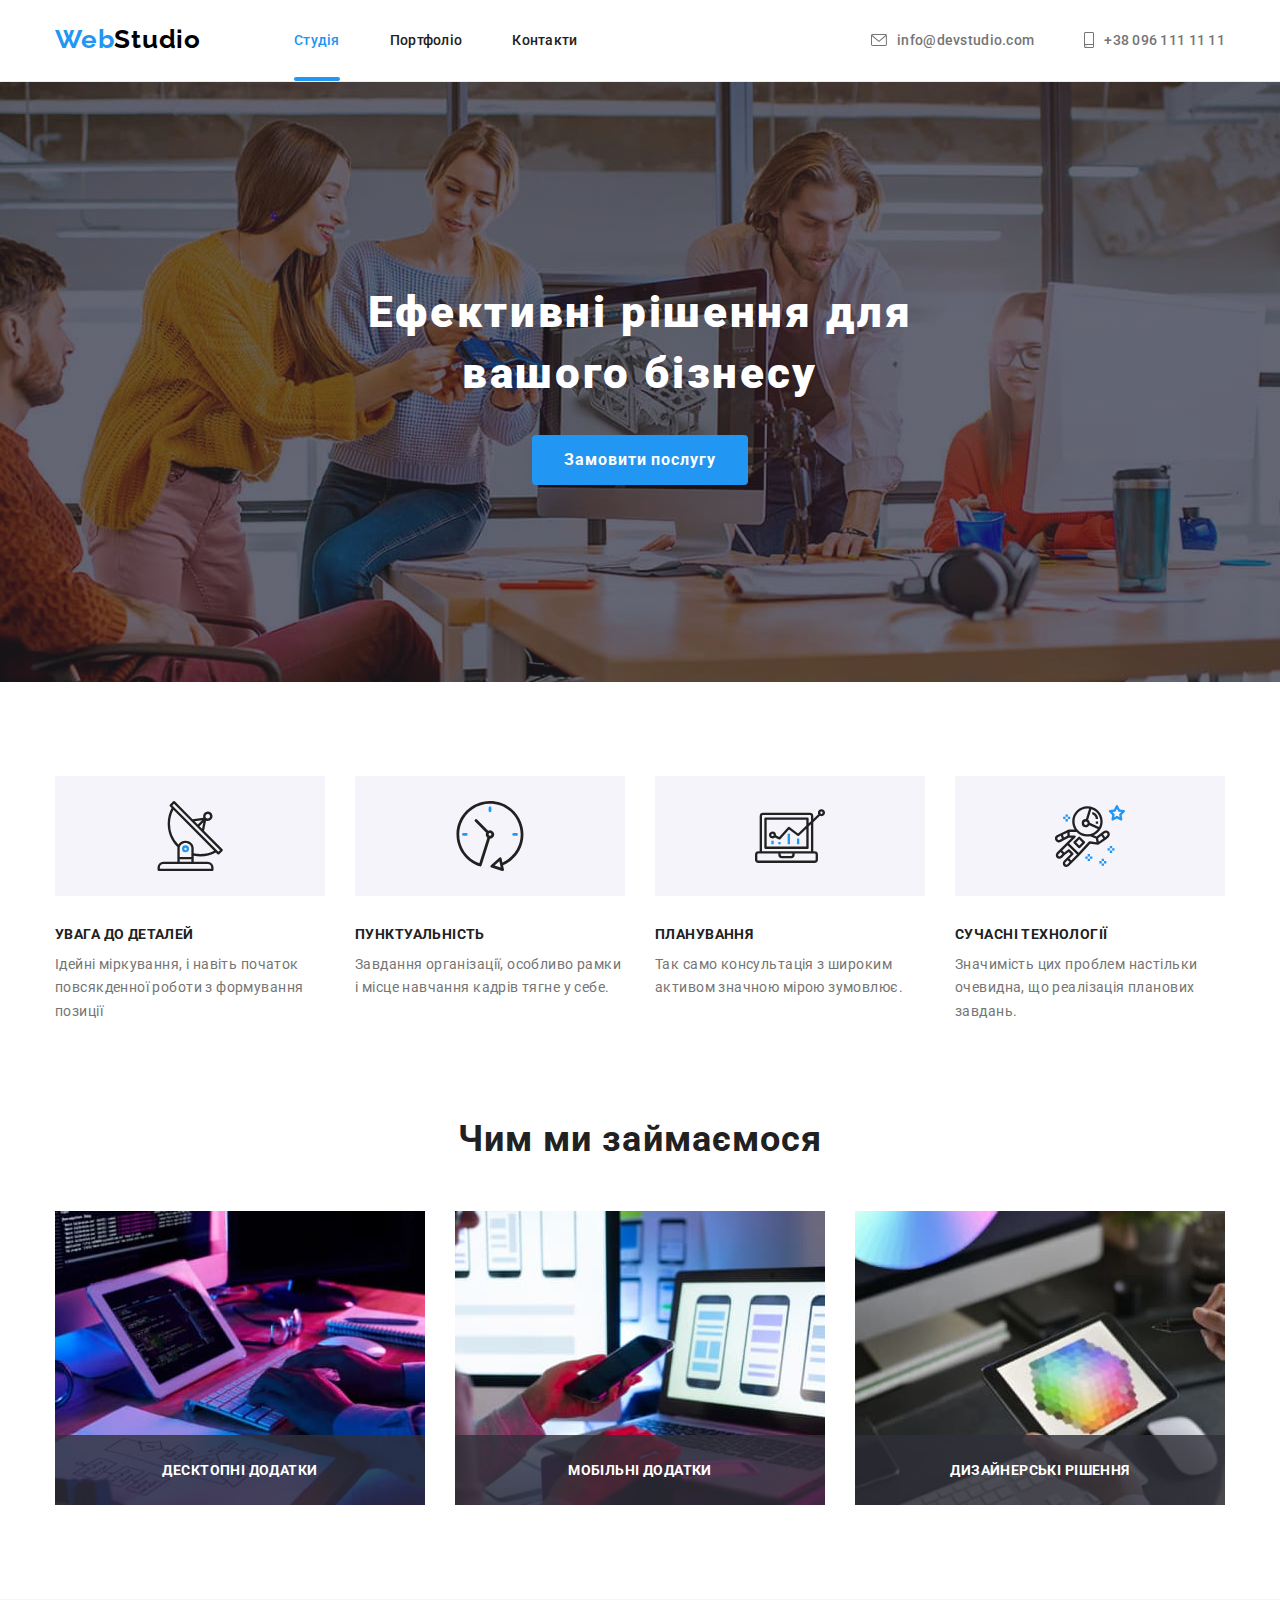
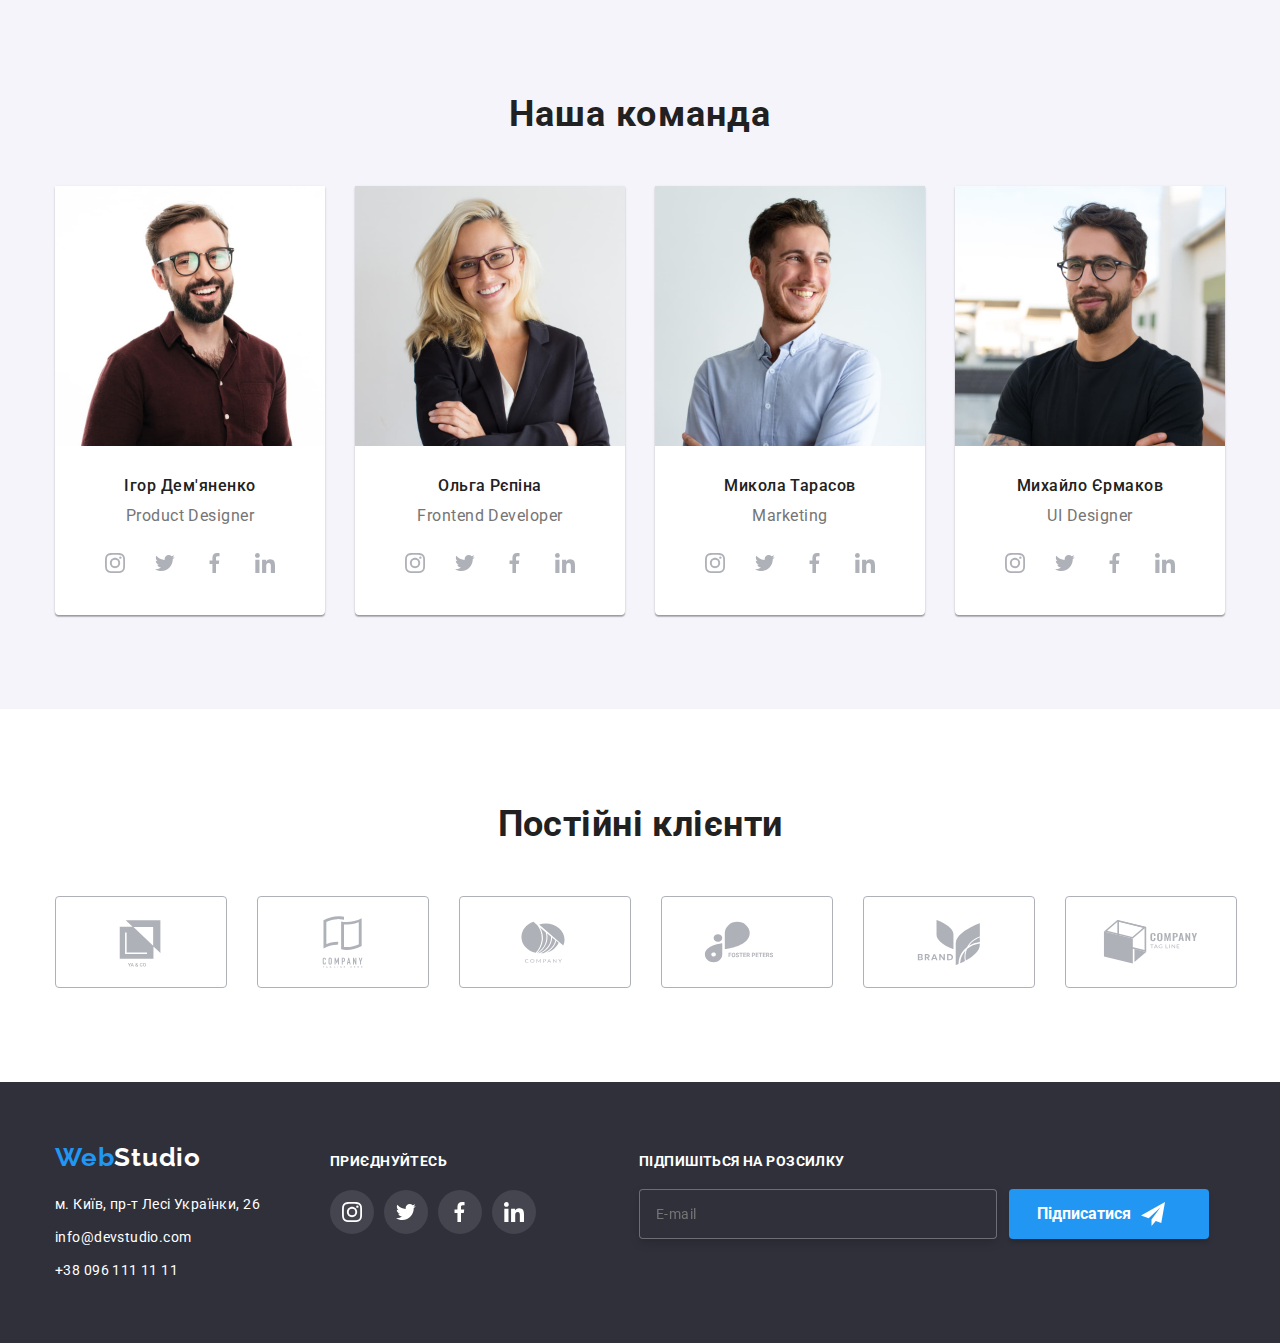
==== index.html @ 02425124 "features and clients" ====
<!DOCTYPE html>
<html lang="uk">
  <head>
    <meta charset="UTF-8" />
    <meta http-equiv="X-UA-Compatible" content="IE=edge" />

    <meta name="viewport" content="width=device-width, initial-scale=1.0" />
    
    <link
      rel="stylesheet"
      href="https://fonts.googleapis.com/css2?family=Raleway:wght@700&family=Roboto:wght@400;500;700;900&display=swap"
    />
    <link rel="stylesheet" href="https://cdnjs.cloudflare.com/ajax/libs/modern-normalize/1.1.0/modern-normalize.min.css">
<link rel="stylesheet" href="./css/main.min.css">
    <title>Document</title>
  </head>

  <body class="studio-main">
<!-- HEADER -->


    <header class="page-header">
      <div class="container">
        <div class="page-header__wrap">
          <a href="" class="logo link">
        <span class="logo__element">Web</span>Studio</a
           >
          <nav class="page-header__nav" >
          <ul class="page-header__nav-list list ">
            <li class="page-header__nav-item">
              <a href="./index.html" class="page-header__nav-link  page-header__nav-link--current link">Студія</a>
            </li>

            <li class="page-header__nav-item">
              <a href="./portfolio.html" class="link page-header__nav-link">Портфоліо</a>
            </li>

            <li class="page-header__nav-item">
              <a href="" class="link page-header__nav-link">Контакти</a>
            </li>
          </ul>
        </nav>

        <ul class="page-header__contact-list list">
          <li class="page-header__contact-item">
            <a href="mailto:info@devstudio.com" class="page-header__contact-link link"
              >  <svg class="page-header__icon page-header__icon-envelope" width="16" height="12"><use href="./images/images-studio/sprite.svg#icon-envelope">
              </use></svg>  info@devstudio.com</a
            >
          </li>



          <li class="page-header__contact-item ">
            <a href="tel:380961111111" class="page-header__contact-link link">
              <svg class="page-header__icon page-header__icon-smartphone" width="10" height="16"><use href="./images/images-studio/sprite.svg#icon-smartphone">
              </use></svg>
               
              +38 096 111 11 11</a>
          </li>
        </ul>
      </div>
      </div>
     
      
    </header>


<!-- HERO SECTION -->


    <main>

      <section class="hero">
        <div class="hero__flex container">
          <h1 class="hero__title">Ефективні рішення для <br> вашого бізнесу</h1>

          <button type="button" class="hero__button" data-modal-open>Замовити послугу</button>
        </div>
          
       
        
      </section>


<!-- FEATURES -->

      <section class="features section">
        <div class="container">
          <h2 class="visually-hidden">Чому ми?</h2>

          <ul class=" features__list list">
            <li class="features__item">
              <div class="features__icon">
                <svg class="features__antenna">
                  <use href="./images/images-studio/sprite.svg#icon-antenna"></use>
                </svg>
              </div>
              
              <h3 class="features__title">УВАГА ДО ДЕТАЛЕЙ</h3>
  
              <p class="features__desc">
                Ідейні міркування, і навіть початок повсякденної роботи з
                формування позиції
              </p>
            </li>
  
            <li class="features__item">
              <div class="features__icon">
                <svg class="features__clock">
                  <use href="./images/images-studio/sprite.svg#icon-clock"></use>
                </svg>
              </div>
              <h3 class="features__title">ПУНКТУАЛЬНІСТЬ</h3>
  
              <p class="features__desc">
                Завдання організації, особливо рамки і місце навчання кадрів тягне
                у себе.
              </p>
            </li>
  
            <li class="features__item">
              <div class="features__icon">
                <svg class="features__computer">
                  <use href="./images/images-studio/sprite.svg#icon-computer"></use>
                </svg>
              </div>
              <h3 class="features__title">ПЛАНУВАННЯ</h3>
  
              <p class="features__desc">
                Так само консультація з широким активом значною мірою зумовлює.
              </p>
            </li>
  
            <li class="features__item">
              <div class="features__icon">
                <svg class="features__astronaut">
                  <use href="./images/images-studio/sprite.svg#icon-astronaut"></use>
                </svg>
              </div>
              <h3 class="features__title">СУЧАСНІ ТЕХНОЛОГІЇ</h3>
  
              <p class="features__desc">
                Значимість цих проблем настільки очевидна, що реалізація планових
                завдань.
              </p>
            </li>
          </ul>
        </div>
       
      </section>

      <!-- WORK -->

      <section class="work-specification  section">
        <div class="container">
          <h2 class="work-specification__title">Чим ми займаємося</h2>

        <ul class="work-specification__list list">
          <li class="work-specification__item">
            <div class="work-specification__overlay">
              <img class="work-specification__img"
              src="./images/images-studio/box1.jpg"
              alt="Людина, що працює на планшеті"
              width="370"
            />
           <span class="work-specification__field">Десктопні додатки</span>
            </div>
            
          </li>

          <li class="work-specification__item">
            <div class="work-specification__overlay">
              <img class="work-specification__img"
              src="./images/images-studio/box2.jpg"
              alt="Людина, яка тримає телефон перед ноутбуком"
              width="370"
            />
            <span class="work-specification__field">Мобільні додатки</span>
            </div>
            
          </li>

          <li class="work-specification__item">
            <div class="work-specification__overlay">
              <img class="work-specification__img"
              src="./images/images-studio/box3.jpg"
              alt="Людина, яка тримає планшет з палітрою"
              width="370"
            />
            <span class="work-specification__field">Дизайнерські рішення</span>
            </div>
          </li>
        </ul>
        </div>
      </section>



        <!-- TEAM -->
      <section class="team section">
<div class="container">
  <h2 class="team__title">Наша команда</h2>

        <ul class=" team__list list">
          <li class="team__item">
            <img class="team__image"
              src="./images/images-studio/img1.jpg"
              alt="Фото члена команди"
              width="270"
            />
<div class="team__content">
  <h3 class="team__member">Ігор Дем'яненко</h3>

  <p class="team__position">Product Designer</p>

  <!-- SOCIAL MEDIA ICONS -->


  <ul class="social-media list ">
    <li><a href="" class="social-media__link"><svg class="social-media__icon">
      <use href="./images/images-studio/sprite.svg#icon-instagram"></use>
    </svg>
    </a></li>
    <li><a href="" class="social-media__link"><svg class="social-media__icon">
      <use href="./images/images-studio/sprite.svg#icon-twitter"></use>
    </svg>
    </a></li>
    <li><a href="" class="social-media__link"><svg class="social-media__icon">
      <use href="./images/images-studio/sprite.svg#icon-facebook"></use>
    </svg>
    </a></li>
    <li><a href="" class="social-media__link"><svg class="social-media__icon">
      <use href="./images/images-studio/sprite.svg#icon-linkedin"></use>
    </svg>
    </a></li>
  </ul>
</div>
       
          </li>

          <li class="team__item">
            <img
            class="team__image"
              src="./images/images-studio/img2.jpg"
              alt="Фото члена команди"
              width="270"
            />
<div class="team__content">
  <h3 class="team__member">Ольга Рєпіна</h3>

  <p class="team__position">Frontend Developer</p>



  <!-- SOCIAL MEDIA ICONS -->




  <ul class="social-media list ">
    <li><a href="" class="social-media__link"><svg class="social-media__icon">
      <use href="./images/images-studio/sprite.svg#icon-instagram"></use>
    </svg>
    </a></li>
    <li><a href="" class="social-media__link"><svg class="social-media__icon">
      <use href="./images/images-studio/sprite.svg#icon-twitter"></use>
    </svg>
    </a></li>
    <li><a href="" class="social-media__link"><svg class="social-media__icon">
      <use href="./images/images-studio/sprite.svg#icon-facebook"></use>
    </svg>
    </a></li>
    <li><a href="" class="social-media__link"><svg class="social-media__icon">
      <use href="./images/images-studio/sprite.svg#icon-linkedin"></use>
    </svg>
    </a></li>
  </ul>
</div>
      
          </li>

          <li class="team__item">
            <img
            class="team__image"
              src="./images/images-studio/img3.jpg"
              alt="Фото члена команди"
              width="270"
            />
<div class="team__content">
  <h3 class="team__member">Микола Тарасов</h3>

  <p class="team__position">Marketing</p>



  <!-- SOCIAL MEDIA ICONS -->





  <ul class="social-media list ">
    <li><a href="" class="social-media__link"><svg class="social-media__icon">
      <use href="./images/images-studio/sprite.svg#icon-instagram"></use>
    </svg>
    </a></li>
    <li><a href="" class="social-media__link"><svg class="social-media__icon">
      <use href="./images/images-studio/sprite.svg#icon-twitter"></use>
    </svg>
    </a></li>
    <li><a href="" class="social-media__link"><svg class="social-media__icon">
      <use href="./images/images-studio/sprite.svg#icon-facebook"></use>
    </svg>
    </a></li>
    <li><a href="" class="social-media__link"><svg class="social-media__icon">
      <use href="./images/images-studio/sprite.svg#icon-linkedin"></use>
    </svg>
    </a></li>
  </ul>
</div>

          </li>

          <li class="team__item">
            <img
            class="team__image"
              src="./images/images-studio/img4.jpg"
              alt="Фото члена команди"
              width="270"
            />
<div class="team__content">
  <h3 class="team__member">Михайло Єрмаков</h3>

  <p class="team__position">UI Designer</p>



  <!-- SOCIAL MEDIA ICONS -->



  <ul class="social-media list ">
    <li><a href="" class="social-media__link"><svg class="social-media__icon">
      <use href="./images/images-studio/sprite.svg#icon-instagram"></use>
    </svg>
    </a></li>
    <li><a href="" class="social-media__link"><svg class="social-media__icon">
      <use href="./images/images-studio/sprite.svg#icon-twitter"></use>
    </svg>
    </a></li>
    <li><a href="" class="social-media__link"><svg class="social-media__icon">
      <use href="./images/images-studio/sprite.svg#icon-facebook"></use>
    </svg>
    </a></li>
    <li><a href="" class="social-media__link"><svg class="social-media__icon">
      <use href="./images/images-studio/sprite.svg#icon-linkedin"></use>
    </svg>
    </a></li>
  </ul>
</div>
    
          </li>
        </ul>
</div>

        
      </section>
  


<!-- OUR CLIENTS -->
<section class="clients section">
  <div class="container">
    <h2 class="clients__title">Постійні клієнти</h2>


  <ul class="clients-list list">
    <li class="clients-list__item ">
      <a href="" class="client__link">
        <svg  class="clients__icon" width="106" height="60"><use href="./images/images-studio/sprite.svg#icon-client-one">

        </use></svg>
      </a>
      
    </li>
    <li class="clients-list__item ">
      <a href="" class="client__link">
        <svg class="clients__icon " width="106" height="60"><use href="./images/images-studio/sprite.svg#icon-client-two">

        </use></svg>
      </a>
      </li>
    <li class="clients-list__item "> 
      <a href="" class="client__link">
        <svg class="clients__icon" width="106" height="60"><use href="./images/images-studio/sprite.svg#icon-client-three">

        </use></svg>
      </a>
     </li>
    <li class="clients-list__item "> 
      <a href="" class="client__link">
        <svg class="clients__icon " width="106" height="60"><use href="./images/images-studio/sprite.svg#icon-client-four">

        </use></svg>
      </a>
      </li>
    <li class="clients-list__item "> 
      <a href="" class="client__link">
        <svg  class="clients__icon" width="106" height="60"><use href="./images/images-studio/sprite.svg#icon-client-five">

        </use></svg>
      </a>
      </li>
    <li class="clients-list__item "> 
      <a href="" class="client__link">
        <svg class="clients__icon" width="106" height="60"><use href="./images/images-studio/sprite.svg#icon-client-six">

        </use></svg>
      </a>
     </li>
  </ul>
  </div>
</section>

</main>

<!-- FOOTER -->


    <footer class="footer ">
      <div class="footer__flex container ">

        <div class="footer__adress-wrap">
          <a href="" class="logo logo--theme-dark link">
            <span class="logo__element ">Web</span>Studio</a>
    
          <address class="address">
            <ul class="address__list list">
              <li class="address__item">
                <a href="" class="address__link link">
                  м. Київ, пр-т Лесі Українки, 26</a
                >
              </li >
              <li class="address__item">
                <a href="mailto:info@devstudio.com" class="address__link address__link--active link"
                  >info@devstudio.com</a
                >
              </li>
              <li>
                <a href="tel:380961111111" class="address__link address__link--active link"
                  >+38 096 111 11 11</a
                >
              </li>
            </ul>
          </address>
        </div>

        
        <div class="join">
  <p class="join__title">
    приєднуйтесь
  </p>
  <ul class="join-list list">
    <li><a href="" class="join-list__link">
      <svg class="join-list__icon "> <use href="./images/images-studio/sprite.svg#icon-instagram">

      </use></svg>
    </a></li>
    <li><a href="" class="join-list__link">
      <svg class="join-list__icon "> <use href="./images/images-studio/sprite.svg#icon-twitter">

      </use></svg>
    </a></li>
    <li ><a href="" class="join-list__link">
      <svg class="join-list__icon "> <use href="./images/images-studio/sprite.svg#icon-facebook">

      </use></svg>
    </a></li>
    <li ><a href="" class="join-list__link">
      <svg class="join-list__icon "> <use href="./images/images-studio/sprite.svg#icon-linkedin">

      </use></svg>
    </a></li>
  </ul>
       </div>
          

        <!-- SIGNUP-FORM -->


       <form class="signup-form">

  <p class="signup-form__title">Підпишіться на розсилку</p>
  <div class="signup-form__wrap">
    <input type="email" class="signup-form__input" placeholder="E-mail">
  
    <button type="submit" class="signup-form__btn">
      Підписатися
    <svg class="signup-form__icon" width="24" height="24">
      <use href="./images/images-studio/sprite.svg#icon-icon-send-2"></use>
    </svg>
    </button>
  </div>
 
       </form>


      </div>
     
    </footer>


<div class="backdrop is-hidden" data-modal>
  <div class="modal">
    <button type="button" class="modal__btn" data-modal-close>
      <svg  class="modal__close-icon" width="18" height="18">
        <use href="./images/images-studio/sprite.svg#icon-close-black"></use>
      </svg>
    </button>



<p class="modal__title">
  Залиште свої дані, ми вам передзвонимо
</p>





<form class="contact-form">
  <label for="user-name" class="contact-form__label"> Ім'я
  </label>
  <div class="contact-form__wrap">
      <input type="text" name="user-name" class="contact-form__input" id="user-name">
      <svg class="contact-form__icon" width="18" height="18">
        <use href="./images/images-studio/sprite.svg#icon-person"></use>
      </svg>
    </div>
    


    <label for="user-phone" class="contact-form__label">Телефон
    </label>
    <div class="contact-form__wrap">
        <input type="tel" name="users-phone" class="contact-form__input" id="user-phone">
        <svg class="contact-form__icon" width="18" height="18">
          <use href="./images/images-studio/sprite.svg#icon-phone"></use>
        </svg>
      </div>
  
 
  


      <label for="user-email" class="contact-form__label">Пошта
      </label>
      <div class="contact-form__wrap">
      <input type="email" name="users-email" class="contact-form__input" id="user-email">
      <svg class="contact-form__icon" width="18" height="18">
        <use href="./images/images-studio/sprite.svg#icon-email-black"></use>
      </svg>
    </div>
    

  <label class="contact-form__label">Коментар
    <textarea name="comment" placeholder="Введіть текст" class="contact-form__comment"></textarea>
  </label>


<div class="checkbox">
  <input type="checkbox" name="policy" value="agreed" class="checkbox__input ">
  <svg class="checkbox__icon" width="16" height="15">
    <use href="./images/images-studio/sprite.svg#icon-check"></use>
  </svg>
  <p class="checkbox__policy">Погоджуюся з розсилкою та приймаю <a href="" class="checkbox__policy-link">Умови договору</a></p>
</div>

 
 
<button type="submit" class="signup-form__submit-btn">
  Відправити
</button>

</form>

  </div>
</div>


    <script src="./js/modal.js"></script>
  </body>
</html>
---- css/main.min.css ----
body{background-color:var(--white-color);color:var(--main-text-color);font-family:Roboto,sans-serif;font-size:14px;letter-spacing:.03em}h1,h2,h3,h4,h5,h6,p,ul{margin-top:0;margin-bottom:0}ul{padding-left:0;padding-right:0}.section{padding-top:94px;padding-bottom:94px}.link{text-decoration:none}.list{list-style:none}.container{margin-left:auto;margin-right:auto;padding-left:15px;padding-right:15px}@media screen and (min-width: 480px){.container{width:480px}}@media screen and (min-width: 768px){.container{width:768px}}@media screen and (min-width: 1200px){.container{width:1200px}}.visually-hidden{position:absolute;width:1px;height:1px;margin:-1px;border:0;padding:0;clip:rect(0 0 0 0);overflow:hidden}.page-header{border-bottom:1px solid #ececec}.page-header__wrap{display:-webkit-box;display:-ms-flexbox;display:flex;-webkit-box-align:center;-ms-flex-align:center;align-items:center}.logo{color:#000;font-family:Raleway,sans-serif;font-size:26px;font-weight:700;line-height:1.2;letter-spacing:.03em;padding-top:24px;padding-bottom:25px}.logo__element{color:#2196f3}.page-header__nav{margin-left:93px}.page-header__nav-list{display:-webkit-box;display:-ms-flexbox;display:flex}.page-header__nav-item{margin-right:50px}.page-header__nav-item:last-child{margin-right:0}.page-header__nav-link{color:#212121;font-weight:500;line-height:1.2;letter-spacing:.02em;padding-top:32px;padding-bottom:32px;display:inline-block;position:relative;-webkit-transition:color 250ms cubic-bezier(0.4, 0, 0.2, 1);transition:color 250ms cubic-bezier(0.4, 0, 0.2, 1)}.page-header__nav-link:hover,.page-header__nav-link:focus{color:#2196f3}.page-header__nav-link--current{color:#2196f3}.page-header__nav-link--current::after{content:"";display:inline-block;position:absolute;left:0;bottom:0;height:4px;width:100%;border-radius:2px;background-color:#2196f3}.page-header__contact-list{display:-webkit-box;display:-ms-flexbox;display:flex;margin-left:auto}.page-header__contact-item{-webkit-box-align:center;-ms-flex-align:center;align-items:center}.page-header__contact-item:first-child{margin-right:50px}.page-header__contact-link{color:#757575;font-weight:500;line-height:1.2;letter-spacing:.02em;padding-top:32px;padding-bottom:32px;display:-webkit-box;display:-ms-flexbox;display:flex;-webkit-box-align:center;-ms-flex-align:center;align-items:center;-webkit-transition:color 250ms cubic-bezier(0.4, 0, 0.2, 1);transition:color 250ms cubic-bezier(0.4, 0, 0.2, 1)}.page-header__contact-link:hover,.page-header__contact-link:focus{color:#2196f3}.page-header__icon{margin-right:10px;fill:#757575}.page-header__contact-link:hover .page-header__icon-envelope{fill:#2196f3}.page-header__contact-link:hover .page-header__icon-smartphone{fill:#2196f3}.hero{background-color:#2f303a;padding-top:200px;padding-bottom:200px;height:600px;max-width:1600px;margin-left:auto;margin-right:auto;background-image:-webkit-gradient(linear, left top, left bottom, from(rgba(47, 48, 58, 0.4)), to(rgba(47, 48, 58, 0.4))),url(../images/images-studio/overlay.jpg);background-image:linear-gradient(rgba(47, 48, 58, 0.4), rgba(47, 48, 58, 0.4)),url(../images/images-studio/overlay.jpg);background-position:center;background-repeat:no-repeat;background-size:cover}.hero__title{color:#fff;font-family:Roboto,sans-serif;font-size:44px;font-weight:900;line-height:1.4;letter-spacing:.06em;margin-bottom:30px}.hero__button{color:#fff;background-color:#2196f3;font-family:inherit;font-size:16px;font-weight:700;line-height:1.9;letter-spacing:.06em;text-align:center;border:none;border-radius:4px;cursor:pointer;display:inline-block;margin-right:auto;margin-left:auto;min-width:216px;height:50px;-webkit-transition:background-color 250ms cubic-bezier(0.4, 0, 0.2, 1);transition:background-color 250ms cubic-bezier(0.4, 0, 0.2, 1)}.hero__button:hover,.hero__button:focus{background-color:#188ce8}.hero>.container{text-align:center}.hero__flex{display:-webkit-box;display:-ms-flexbox;display:flex;-webkit-box-orient:vertical;-webkit-box-direction:normal;-ms-flex-direction:column;flex-direction:column}.features{padding-bottom:0px}@media screen and (min-width: 768px)and (max-width: 1199px){.features__list{display:-webkit-box;display:-ms-flexbox;display:flex;-ms-flex-wrap:wrap;flex-wrap:wrap;gap:30px}}@media screen and (min-width: 1200px){.features__list{display:-webkit-box;display:-ms-flexbox;display:flex}}@media screen and (max-width: 480px){.features__item{width:100%;margin-bottom:30px}.features__item:last-child{margin-bottom:0}}@media screen and (min-width: 768px){.features__item{-ms-flex-preferred-size:calc((100% - 30px)/2);flex-basis:calc((100% - 30px)/2)}}@media screen and (min-width: 1200px){.features__item{margin-right:30px;-ms-flex-preferred-size:270px;flex-basis:270px}.features__item:last-child{margin-right:0}}.features__title{margin-bottom:10px;color:#212121;font-weight:700;line-height:1.2;letter-spacing:.03em;text-align:left;font-size:14px}@media screen and (max-width: 480px){.features__title{text-align:center}}.features__desc{color:#757575;line-height:1.7;letter-spacing:.03em;text-align:left}.features__antenna,.features__clock,.features__computer,.features__astronaut{width:70px;height:70px}.features__icon{display:-webkit-box;display:-ms-flexbox;display:flex;-webkit-box-pack:center;-ms-flex-pack:center;justify-content:center;-webkit-box-align:center;-ms-flex-align:center;align-items:center;background-color:#f5f4fa;margin-bottom:30px;height:120px}@media screen and (max-width: 480px){.features__icon{width:100%;margin-bottom:30px}}.work-specification__list{display:-webkit-box;display:-ms-flexbox;display:flex}.work-specification__item{margin-right:30px;-ms-flex-preferred-size:370px;flex-basis:370px}.work-specification__item:last-child{margin-right:0}.work-specification__title{color:#212121;font-family:Roboto,sans-serif;font-size:36px;font-weight:700;line-height:1.2;letter-spacing:.03em;text-align:center;margin-bottom:50px}.work-specification__img{display:block}.work-specification__overlay{position:relative}.work-specification__field{position:absolute;left:0;bottom:0;width:370px;height:70px;background-color:rgba(47,48,58,.8);display:-webkit-inline-box;display:-ms-inline-flexbox;display:inline-flex;-webkit-box-pack:center;-ms-flex-pack:center;justify-content:center;-webkit-box-align:center;-ms-flex-align:center;align-items:center;color:#fff;font-weight:700;font-size:14px;line-height:1.1428571429;letter-spacing:.03em;text-transform:uppercase}.team{background-color:#f5f4fa;text-align:center}.team__title{color:#212121;font-family:Roboto,sans-serif;font-size:36px;font-weight:700;line-height:1.2;letter-spacing:.03em;text-align:center;margin-bottom:50px}.team__list{display:-webkit-box;display:-ms-flexbox;display:flex}.team__item{margin-right:30px;background-color:#fff;-webkit-box-shadow:0px 1px 3px rgba(0,0,0,.12),0px 1px 1px rgba(0,0,0,.14),0px 2px 1px rgba(0,0,0,.2);box-shadow:0px 1px 3px rgba(0,0,0,.12),0px 1px 1px rgba(0,0,0,.14),0px 2px 1px rgba(0,0,0,.2);border-radius:0px 0px 4px 4px}.team__item:last-child{margin-right:0;-ms-flex-preferred-size:270px;flex-basis:270px}.team__image{display:block}.team__content{padding:30px 32px}.team__member{color:#212121;font-family:Roboto,sans-serif;font-size:16px;font-weight:500;line-height:1.2;letter-spacing:.03em;margin-bottom:10px}.team__position{color:#757575;font-family:Roboto,sans-serif;font-size:16px;line-height:1.2;letter-spacing:.03em;margin-bottom:16px}.social-media{display:-webkit-box;display:-ms-flexbox;display:flex;-webkit-box-pack:space-evenly;-ms-flex-pack:space-evenly;justify-content:space-evenly}.social-media__link{display:-webkit-box;display:-ms-flexbox;display:flex;-webkit-box-pack:center;-ms-flex-pack:center;justify-content:center;-webkit-box-align:center;-ms-flex-align:center;align-items:center;width:44px;height:44px;color:#afb1b8;border-radius:50%;-webkit-transition:color 250ms cubic-bezier(0.4, 0, 0.2, 1),background-color 250ms cubic-bezier(0.4, 0, 0.2, 1),border-radius 250ms cubic-bezier(0.4, 0, 0.2, 1);transition:color 250ms cubic-bezier(0.4, 0, 0.2, 1),background-color 250ms cubic-bezier(0.4, 0, 0.2, 1),border-radius 250ms cubic-bezier(0.4, 0, 0.2, 1)}.social-media__link:hover{color:#fff;background-color:#2196f3;border-radius:50%}.social-media__icon{width:20px;height:20px;fill:currentColor}.clients__title{font-weight:700;color:#212121;text-align:center;font-size:36px;line-height:1.2;margin-bottom:50px}@media screen and (max-width: 1199px){.clients__title{font-size:28px;line-height:1.1428571429}}.clients-list{display:-webkit-box;display:-ms-flexbox;display:flex}@media screen and (max-width: 1199px){.clients-list{-ms-flex-wrap:wrap;flex-wrap:wrap;gap:30px}}.clients-list__item{border:1px solid #afb1b8;border-radius:4px;height:92px;-webkit-transition:border 250ms cubic-bezier(0.4, 0, 0.2, 1);transition:border 250ms cubic-bezier(0.4, 0, 0.2, 1)}@media screen and (max-width: 480px){.clients-list__item{-ms-flex-preferred-size:calc((100% - 30px)/2);flex-basis:calc((100% - 30px)/2)}}@media screen and (min-width: 768px){.clients-list__item{-ms-flex-preferred-size:calc((100% - 60px)/3);flex-basis:calc((100% - 60px)/3)}}@media screen and (min-width: 1200px){.clients-list__item{margin-right:30px;-ms-flex-preferred-size:170px;flex-basis:170px}.clients-list__item:last-child{margin-right:0}}.clients-list__item:hover{border:1px solid #2196f3}.client__link{display:-webkit-box;display:-ms-flexbox;display:flex;-webkit-box-pack:center;-ms-flex-pack:center;justify-content:center;-webkit-box-align:center;-ms-flex-align:center;align-items:center;padding:16px 32px}.clients__icon{fill:#afb1b8;-webkit-transition:fill 250ms cubic-bezier(0.4, 0, 0.2, 1);transition:fill 250ms cubic-bezier(0.4, 0, 0.2, 1)}.clients-list__item:hover .clients__icon{fill:#2196f3}.footer{background-color:#2f303a;padding-top:60px;padding-bottom:60px}.footer__flex{display:-webkit-box;display:-ms-flexbox;display:flex;-webkit-box-align:baseline;-ms-flex-align:baseline;align-items:baseline}.logo--theme-dark{color:#fff;margin-bottom:20px;display:block;padding-top:0;padding-bottom:0}.footer__adress-wrap{margin-right:70px}.address__list{line-height:1.7;letter-spacing:.03em;font-style:normal}.address__item{margin-bottom:9px}.address__link{color:#fff}.address__link--active:hover{color:#2196f3}.join__title{font-weight:700;font-size:14px;line-height:1.2;color:#fff;text-transform:uppercase;margin-bottom:20px}.join-list{display:-webkit-box;display:-ms-flexbox;display:flex}.join-list__icon{width:20px;height:20px;fill:#fff}.join-list__link{display:-webkit-box;display:-ms-flexbox;display:flex;-webkit-box-pack:center;-ms-flex-pack:center;justify-content:center;-webkit-box-align:center;-ms-flex-align:center;align-items:center;background-color:#44454e;border-radius:50px;width:44px;height:44px;margin-right:10px;-webkit-transition:background-color 250ms cubic-bezier(0.4, 0, 0.2, 1);transition:background-color 250ms cubic-bezier(0.4, 0, 0.2, 1)}.join-list__link:hover{background-color:#2196f3}.signup-form{margin-left:93px}.signup-form__title{font-weight:700;font-size:14px;line-height:1.1428571429;letter-spacing:.03em;text-transform:uppercase;color:#fff;margin-bottom:20px}.signup-form__wrap{display:-webkit-box;display:-ms-flexbox;display:flex;width:570px;height:50px;-webkit-box-pack:justify;-ms-flex-pack:justify;justify-content:space-between;-webkit-box-align:center;-ms-flex-align:center;align-items:center}.signup-form__input{height:100%;width:358px;background-color:#2f303a;border:1px solid rgba(255,255,255,.3);-webkit-filter:drop-shadow(0px 4px 4px rgba(0, 0, 0, 0.15));filter:drop-shadow(0px 4px 4px rgba(0, 0, 0, 0.15));border-radius:4px;padding-left:16px;color:#fff;font-size:14px;line-height:1.1428571429;letter-spacing:.03em;outline:rgba(0,0,0,0)}.signup-form__btn{width:200px;height:100%;background-color:#2196f3;-webkit-box-shadow:0px 4px 4px rgba(0,0,0,.15);box-shadow:0px 4px 4px rgba(0,0,0,.15);border-radius:4px;border:rgba(0,0,0,0);font-weight:700;font-size:16px;line-height:1.875;color:#fff;display:-webkit-box;display:-ms-flexbox;display:flex;-webkit-box-align:center;-ms-flex-align:center;align-items:center;padding-left:28px;cursor:pointer;-webkit-transition:background-color 250ms cubic-bezier(0.4, 0, 0.2, 1);transition:background-color 250ms cubic-bezier(0.4, 0, 0.2, 1)}.signup-form__btn:hover,.signup-form__btn:focus{background-color:#188ce8}.signup-form__icon{margin-left:10px}.backdrop{position:fixed;background-color:rgba(0,0,0,.2);top:0;left:0;width:100%;height:100%;opacity:1;-webkit-transition:opacity 500ms cubic-bezier(0.4, 0, 0.2, 1);transition:opacity 500ms cubic-bezier(0.4, 0, 0.2, 1)}.backdrop.is-hidden{opacity:0;pointer-events:none}.modal{position:absolute;top:50%;left:50%;-webkit-transform:translate(-50%, -50%);transform:translate(-50%, -50%);width:528px;height:581px;background-color:#fff;-webkit-box-shadow:0px 1px 3px rgba(0,0,0,.12),0px 1px 1px rgba(0,0,0,.14),0px 2px 1px rgba(0,0,0,.2);box-shadow:0px 1px 3px rgba(0,0,0,.12),0px 1px 1px rgba(0,0,0,.14),0px 2px 1px rgba(0,0,0,.2);border-radius:4px}.modal__btn{display:-webkit-box;display:-ms-flexbox;display:flex;-webkit-box-pack:end;-ms-flex-pack:end;justify-content:flex-end;-webkit-box-align:center;-ms-flex-align:center;align-items:center;position:absolute;top:8px;right:8px;background-color:var(--white-color);width:30px;height:30px;border-radius:50%;border:1px solid rgba(0,0,0,.1);cursor:pointer}.modal__close-icon{-webkit-transition:fill 250ms cubic-bezier(0.4, 0, 0.2, 1);transition:fill 250ms cubic-bezier(0.4, 0, 0.2, 1)}.modal__close-icon .modal__btn:focus,.modal__btn:hover .modal__close-icon{fill:#2196f3}.modal__title{padding-right:40px;padding-left:40px;padding-top:40px;margin-bottom:12px;font-weight:700;font-size:20px;line-height:1.15;text-align:center;letter-spacing:.03em;color:#212121}.contact-form{padding-left:40px;padding-right:40px;padding-bottom:43px}.contact-form__label{font-size:12px;line-height:1.1666666667;letter-spacing:.01em;color:#757575}.contact-form__input{display:block;width:448px;height:40px;border:1px solid rgba(33,33,33,.2);border-radius:4px;margin-bottom:10px;margin-top:4px;padding:0;padding-left:42px;-webkit-transition:border 250ms cubic-bezier(0.4, 0, 0.2, 1),outline 250ms cubic-bezier(0.4, 0, 0.2, 1);transition:border 250ms cubic-bezier(0.4, 0, 0.2, 1),outline 250ms cubic-bezier(0.4, 0, 0.2, 1)}.contact-form__input:focus,.contact-form__input:hover{border:1px solid #2196f3;outline:#2196f3}.contact-form__wrap{position:relative}.contact-form__icon{position:absolute;top:50%;left:12px;-webkit-transform:translateY(-50%);transform:translateY(-50%);-webkit-transition:fill 250ms cubic-bezier(0.4, 0, 0.2, 1);transition:fill 250ms cubic-bezier(0.4, 0, 0.2, 1)}.contact-form__input:focus+.contact-form__icon,.contact-form__input:hover+.contact-form__icon{fill:#2196f3}.contact-form__comment{padding:12px 16px;resize:none;width:448px;height:120px;border:1px solid rgba(33,33,33,.2);border-radius:4px;margin-bottom:20px;-webkit-transition:border 250ms cubic-bezier(0.4, 0, 0.2, 1),comment 250ms cubic-bezier(0.4, 0, 0.2, 1);transition:border 250ms cubic-bezier(0.4, 0, 0.2, 1),comment 250ms cubic-bezier(0.4, 0, 0.2, 1)}.contact-form__comment:hover,.contact-form__comment:focus{border:1px solid #2196f3;outline:#2196f3}.contact-form__comment::-webkit-input-placeholder{font-size:12px;line-height:1.1666666667;letter-spacing:.01em;color:rgba(117,117,117,.5)}.contact-form__comment::-moz-placeholder{font-size:12px;line-height:1.1666666667;letter-spacing:.01em;color:rgba(117,117,117,.5)}.contact-form__comment:-ms-input-placeholder{font-size:12px;line-height:1.1666666667;letter-spacing:.01em;color:rgba(117,117,117,.5)}.contact-form__comment::-ms-input-placeholder{font-size:12px;line-height:1.1666666667;letter-spacing:.01em;color:rgba(117,117,117,.5)}.contact-form__comment::placeholder{font-size:12px;line-height:1.1666666667;letter-spacing:.01em;color:rgba(117,117,117,.5)}.checkbox{margin-bottom:30px;display:-webkit-box;display:-ms-flexbox;display:flex;-webkit-box-align:center;-ms-flex-align:center;align-items:center;padding-left:15px}.checkbox__input{opacity:0;position:absolute}.checkbox__icon{fill:#212121;margin-right:9px;border-radius:2px;-webkit-transition:background-color 250ms cubic-bezier(0.4, 0, 0.2, 1);transition:background-color 250ms cubic-bezier(0.4, 0, 0.2, 1)}.checkbox__input:checked+.checkbox__icon{fill:none;background-color:#2196f3;background-image:url(../images/images-studio/checked.svg);background-repeat:no-repeat;background-position:center;border-radius:2px}.checkbox__policy{font-size:14px;line-height:1.7142857143;letter-spacing:.03em;color:#757575}.checkbox__policy-link{font-size:14px;line-height:1.7142857143;letter-spacing:.03em;color:#2196f3}.signup-form__submit-btn{width:200px;height:50px;font-weight:700;font-size:16px;line-height:1.875;letter-spacing:.06em;color:#fff;background-color:#2196f3;-webkit-box-shadow:0px 4px 4px rgba(0,0,0,.15);box-shadow:0px 4px 4px rgba(0,0,0,.15);border-radius:4px;border:rgba(0,0,0,0);display:block;margin-right:auto;margin-left:auto;-webkit-transition:background-color 250ms cubic-bezier(0.4, 0, 0.2, 1);transition:background-color 250ms cubic-bezier(0.4, 0, 0.2, 1);cursor:pointer}.signup-form__submit-btn:hover,.signup-form__submit-btn:focus{background-color:#188ce8}.portfolio-navigation__list{display:-webkit-box;display:-ms-flexbox;display:flex;-webkit-box-pack:center;-ms-flex-pack:center;justify-content:center;margin-bottom:34px}.portfolio-navigation__item{margin-right:8px}.portfolio-navigation__item:hover,.portfolio-navigation__item:focus{-webkit-box-shadow:0px 3px 1px rgba(0,0,0,.1),0px 1px 2px rgba(0,0,0,.08),0px 2px 2px rgba(0,0,0,.12);box-shadow:0px 3px 1px rgba(0,0,0,.1),0px 1px 2px rgba(0,0,0,.08),0px 2px 2px rgba(0,0,0,.12)}.portfolio-navigation__item:last-child{margin-right:0}.portfolio-navigation__button{background-color:#f5f4fa;color:#212121;font-family:inherit;font-size:16px;font-weight:500;line-height:1.6;letter-spacing:.03em;text-align:center;cursor:pointer;border:none;border-radius:4px;padding:6px 25px;-webkit-transition:background-color 250ms cubic-bezier(0.4, 0, 0.2, 1),color 250ms cubic-bezier(0.4, 0, 0.2, 1),-webkit-box-shadow 250ms cubic-bezier(0.4, 0, 0.2, 1);transition:background-color 250ms cubic-bezier(0.4, 0, 0.2, 1),color 250ms cubic-bezier(0.4, 0, 0.2, 1),-webkit-box-shadow 250ms cubic-bezier(0.4, 0, 0.2, 1);transition:background-color 250ms cubic-bezier(0.4, 0, 0.2, 1),color 250ms cubic-bezier(0.4, 0, 0.2, 1),box-shadow 250ms cubic-bezier(0.4, 0, 0.2, 1);transition:background-color 250ms cubic-bezier(0.4, 0, 0.2, 1),color 250ms cubic-bezier(0.4, 0, 0.2, 1),box-shadow 250ms cubic-bezier(0.4, 0, 0.2, 1),-webkit-box-shadow 250ms cubic-bezier(0.4, 0, 0.2, 1)}.portfolio-navigation__button:hover,.portfolio-navigation__button:focus{background-color:#2196f3;color:#fff;-webkit-box-shadow:0px 3px 1px rgba(0,0,0,.1),0px 1px 2px rgba(0,0,0,.08),0px 2px 2px rgba(0,0,0,.12);box-shadow:0px 3px 1px rgba(0,0,0,.1),0px 1px 2px rgba(0,0,0,.08),0px 2px 2px rgba(0,0,0,.12)}.portfolio{display:-webkit-box;display:-ms-flexbox;display:flex;-ms-flex-wrap:wrap;flex-wrap:wrap;gap:30px}.portfolio__item{background:#fff;-ms-flex-preferred-size:calc((100% - 60px)/3);flex-basis:calc((100% - 60px)/3);-webkit-transition:-webkit-box-shadow 250ms cubic-bezier(0.4, 0, 0.2, 1);transition:-webkit-box-shadow 250ms cubic-bezier(0.4, 0, 0.2, 1);transition:box-shadow 250ms cubic-bezier(0.4, 0, 0.2, 1);transition:box-shadow 250ms cubic-bezier(0.4, 0, 0.2, 1), -webkit-box-shadow 250ms cubic-bezier(0.4, 0, 0.2, 1)}.portfolio__item:hover,.portfolio__item:focus{-webkit-box-shadow:0px 1px 1px rgba(0,0,0,.12),0px 4px 4px rgba(0,0,0,.06),1px 4px 6px rgba(0,0,0,.16);box-shadow:0px 1px 1px rgba(0,0,0,.12),0px 4px 4px rgba(0,0,0,.06),1px 4px 6px rgba(0,0,0,.16)}.portfolio__img{display:block;width:100%}.portfolio__title{color:#212121;font-family:Roboto,sans-serif;font-size:18px;font-weight:700;line-height:2;letter-spacing:.06em;margin-bottom:4px}.portfolio__text{color:#757575;font-family:Roboto;font-size:16px;line-height:1.9;letter-spacing:.03em}.portfolio__overlay{font-size:18px;line-height:1.5;color:#fff}.portfolio__position{position:relative;overflow:hidden}.portfolio__wrap{position:absolute;left:0;top:0;-webkit-transform:translateY(100%);transform:translateY(100%);background-color:rgba(33,150,243,.9);width:100%;height:100%;display:-webkit-box;display:-ms-flexbox;display:flex;-webkit-box-align:center;-ms-flex-align:center;align-items:center;padding-left:24px;padding-right:24px;-webkit-transition:-webkit-transform 250ms cubic-bezier(0.4, 0, 0.2, 1);transition:-webkit-transform 250ms cubic-bezier(0.4, 0, 0.2, 1);transition:transform 250ms cubic-bezier(0.4, 0, 0.2, 1);transition:transform 250ms cubic-bezier(0.4, 0, 0.2, 1), -webkit-transform 250ms cubic-bezier(0.4, 0, 0.2, 1)}.portfolio__item:hover .portfolio__wrap{-webkit-transform:translateY(0);transform:translateY(0)}.portfolio__content{padding:20px 24px;border-left:1px solid #eee;border-right:1px solid #eee;border-bottom:1px solid #eee}/*# sourceMappingURL=main.min.css.map */
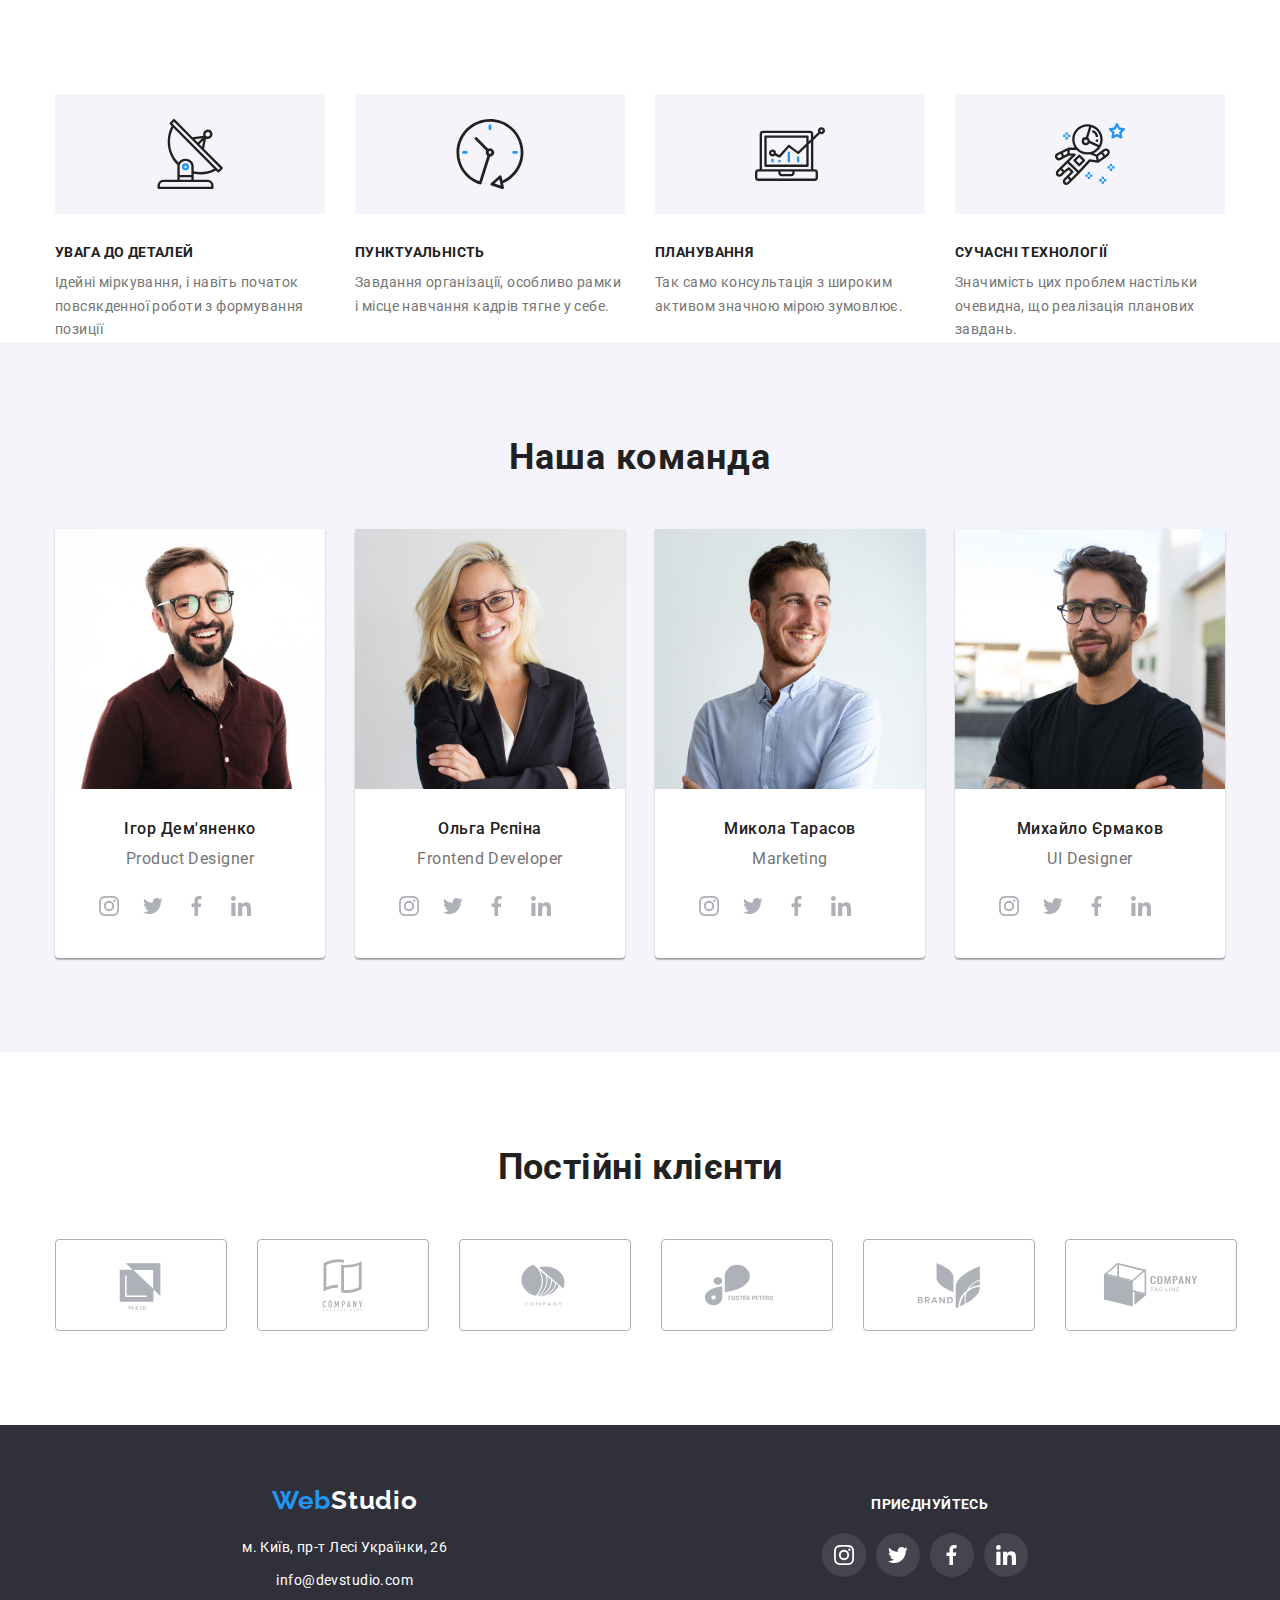
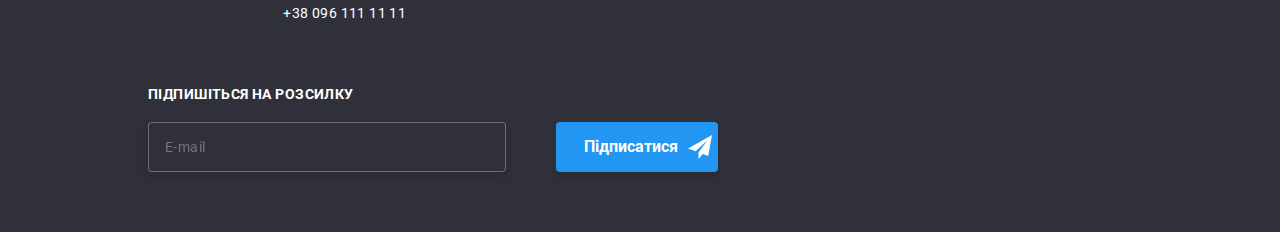
==== commit fc7c4eb5: "footer added" ====
--- a/index.html
+++ b/index.html
@@ -19,7 +19,7 @@
 <!-- HEADER -->
 
 
-    <header class="page-header">
+    <!-- <header class="page-header">
       <div class="container">
         <div class="page-header__wrap">
           <a href="" class="logo link">
@@ -63,7 +63,7 @@
       </div>
      
       
-    </header>
+    </header> -->
 
 
 <!-- HERO SECTION -->
@@ -71,7 +71,7 @@
 
     <main>
 
-      <section class="hero">
+      <!-- <section class="hero">
         <div class="hero__flex container">
           <h1 class="hero__title">Ефективні рішення для <br> вашого бізнесу</h1>
 
@@ -80,7 +80,7 @@
           
        
         
-      </section>
+      </section> -->
 
 
 <!-- FEATURES -->
@@ -152,7 +152,7 @@
 
       <!-- WORK -->
 
-      <section class="work-specification  section">
+      <!-- <section class="work-specification  section">
         <div class="container">
           <h2 class="work-specification__title">Чим ми займаємося</h2>
 
@@ -193,7 +193,7 @@
           </li>
         </ul>
         </div>
-      </section>
+      </section> -->
 
 
 
@@ -204,11 +204,18 @@
 
         <ul class=" team__list list">
           <li class="team__item">
-            <img class="team__image"
-              src="./images/images-studio/img1.jpg"
+            <picture>
+<source srcset="./images/images-studio/igor/imgdesktop.jpg 1x, ./images/images-studio/igor/imgdesktop@2x.jpg 2x" media="(min-width:1200px)">
+<source srcset="./images/images-studio/igor/igor-tablet.jpg 1x, ./images/images-studio/igor/igot-tablet@2x.jpg 2x" media="(min-width:768px)">
+<source srcset="./images/images-studio/igor/igor-mobile.jpg 1x, ./images/images-studio/igor/igor-mobile@2x.jpg 2x" media="(max-width:480px)">
+
+              <img class="team__image"
+              src="./images/images-studio/igor/imgdesktop.jpg"
               alt="Фото члена команди"
-              width="270"
+             
             />
+            </picture>
+           
 <div class="team__content">
   <h3 class="team__member">Ігор Дем'яненко</h3>
 
@@ -240,12 +247,17 @@
           </li>
 
           <li class="team__item">
-            <img
-            class="team__image"
-              src="./images/images-studio/img2.jpg"
-              alt="Фото члена команди"
-              width="270"
-            />
+            <picture>
+              <source srcset="./images/images-studio/olga/imgdesktop.jpg 1x, ./images/images-studio/olga/imgdesktop@2x.jpg 2x" media="(min-width:1200px)">
+              <source srcset="./images/images-studio/olga/imgtablet.jpg 1x, ./images/images-studio/olga/imgtablet@2x.jpg 2x" media="(min-width:768px)">
+              <source srcset="./images/images-studio/olga/imgmobile.jpg 1x, ./images/images-studio/olga/imgmobile@2x.jpg 2x" media="(max-width:480px)">
+              
+                            <img class="team__image"
+                            src="./images/images-studio/olga/imgdesktop.jpg"
+                            alt="Фото члена команди"
+                           
+                          />
+                          </picture>
 <div class="team__content">
   <h3 class="team__member">Ольга Рєпіна</h3>
 
@@ -281,12 +293,17 @@
           </li>
 
           <li class="team__item">
-            <img
-            class="team__image"
-              src="./images/images-studio/img3.jpg"
-              alt="Фото члена команди"
-              width="270"
-            />
+            <picture>
+              <source srcset="./images/images-studio/mykola/imgdesktop.jpg 1x, ./images/images-studio/mykola/img@2xdesktop.jpg 2x" media="(min-width:1200px)">
+              <source srcset="./images/images-studio/mykola/imgtablet.jpg 1x, ./images/images-studio/mykola/imgtablet@2x.jpg 2x" media="(min-width:768px)">
+              <source srcset="./images/images-studio/mykola/imgmobile.jpg 1x, ./images/images-studio/mykola/imgmobile@2x.jpg 2x" media="(max-width:480px)">
+              
+                            <img class="team__image"
+                            src="./images/images-studio/mykola/imgdesktop.jpg"
+                            alt="Фото члена команди"
+                           
+                          />
+                          </picture>
 <div class="team__content">
   <h3 class="team__member">Микола Тарасов</h3>
 
@@ -323,12 +340,17 @@
           </li>
 
           <li class="team__item">
-            <img
-            class="team__image"
-              src="./images/images-studio/img4.jpg"
-              alt="Фото члена команди"
-              width="270"
-            />
+            <picture>
+              <source srcset="./images/images-studio/myhailo/imgdesktop.jpg 1x, ./images/images-studio/myhailo/imgdesktop@2x.jpg 2x" media="(min-width:1200px)">
+              <source srcset="./images/images-studio/myhailo/imgtablet.jpg 1x, ./images/images-studio/myhailo/imgtablet@2x.jpg 2x" media="(min-width:768px)">
+              <source srcset="./images/images-studio/myhailo/imgmobile.jpg 1x, ./images/images-studio/myhailo/imgmobile@2x.jpg 2x" media="(max-width:480px)">
+              
+                            <img class="team__image"
+                            src="./images/images-studio/myhailo/imgdesktop.jpg"
+                            alt="Фото члена команди"
+                           
+                          />
+                          </picture>
 <div class="team__content">
   <h3 class="team__member">Михайло Єрмаков</h3>
 
@@ -431,62 +453,66 @@
     <footer class="footer ">
       <div class="footer__flex container ">
 
-        <div class="footer__adress-wrap">
-          <a href="" class="logo logo--theme-dark link">
-            <span class="logo__element ">Web</span>Studio</a>
-    
-          <address class="address">
-            <ul class="address__list list">
-              <li class="address__item">
-                <a href="" class="address__link link">
-                  м. Київ, пр-т Лесі Українки, 26</a
-                >
-              </li >
-              <li class="address__item">
-                <a href="mailto:info@devstudio.com" class="address__link address__link--active link"
-                  >info@devstudio.com</a
-                >
-              </li>
-              <li>
-                <a href="tel:380961111111" class="address__link address__link--active link"
-                  >+38 096 111 11 11</a
-                >
-              </li>
-            </ul>
-          </address>
-        </div>
-
-        
-        <div class="join">
-  <p class="join__title">
-    приєднуйтесь
-  </p>
-  <ul class="join-list list">
-    <li><a href="" class="join-list__link">
-      <svg class="join-list__icon "> <use href="./images/images-studio/sprite.svg#icon-instagram">
-
-      </use></svg>
-    </a></li>
-    <li><a href="" class="join-list__link">
-      <svg class="join-list__icon "> <use href="./images/images-studio/sprite.svg#icon-twitter">
-
-      </use></svg>
-    </a></li>
-    <li ><a href="" class="join-list__link">
-      <svg class="join-list__icon "> <use href="./images/images-studio/sprite.svg#icon-facebook">
-
-      </use></svg>
-    </a></li>
-    <li ><a href="" class="join-list__link">
-      <svg class="join-list__icon "> <use href="./images/images-studio/sprite.svg#icon-linkedin">
-
-      </use></svg>
-    </a></li>
-  </ul>
-       </div>
+<div class="footer__tablet-position">
+  <div class="footer__adress-wrap">
+    <a href="" class="logo logo--theme-dark link">
+      <span class="logo__element ">Web</span>Studio</a>
+
+    <address class="address">
+      <ul class="address__list list">
+        <li class="address__item">
+          <a href="" class="address__link link">
+            м. Київ, пр-т Лесі Українки, 26</a
+          >
+        </li >
+        <li class="address__item">
+          <a href="mailto:info@devstudio.com" class="address__link address__link--active link"
+            >info@devstudio.com</a
+          >
+        </li>
+        <li>
+          <a href="tel:380961111111" class="address__link address__link--active link"
+            >+38 096 111 11 11</a
+          >
+        </li>
+      </ul>
+    </address>
+  </div>
+
+  
+  <div class="join">
+<p class="join__title">
+приєднуйтесь
+</p>
+<ul class="join-list list">
+<li><a href="" class="join-list__link">
+<svg class="join-list__icon "> <use href="./images/images-studio/sprite.svg#icon-instagram">
+
+</use></svg>
+</a></li>
+<li><a href="" class="join-list__link">
+<svg class="join-list__icon "> <use href="./images/images-studio/sprite.svg#icon-twitter">
+
+</use></svg>
+</a></li>
+<li ><a href="" class="join-list__link">
+<svg class="join-list__icon "> <use href="./images/images-studio/sprite.svg#icon-facebook">
+
+</use></svg>
+</a></li>
+<li ><a href="" class="join-list__link">
+<svg class="join-list__icon "> <use href="./images/images-studio/sprite.svg#icon-linkedin">
+
+</use></svg>
+</a></li>
+</ul>
+
+ </div>
+</div>
+
           
-
-        <!-- SIGNUP-FORM -->
+<!-- 
+     SIGNUP-FORM  -->
 
 
        <form class="signup-form">
@@ -508,10 +534,10 @@
 
       </div>
      
-    </footer>
-
-
-<div class="backdrop is-hidden" data-modal>
+    </footer> 
+
+
+<!-- <div class="backdrop is-hidden" data-modal>
   <div class="modal">
     <button type="button" class="modal__btn" data-modal-close>
       <svg  class="modal__close-icon" width="18" height="18">
@@ -586,7 +612,7 @@
 </form>
 
   </div>
-</div>
+</div> -->
 
 
     <script src="./js/modal.js"></script>
--- a/css/main.min.css
+++ b/css/main.min.css
@@ -1 +1 @@
-body{background-color:var(--white-color);color:var(--main-text-color);font-family:Roboto,sans-serif;font-size:14px;letter-spacing:.03em}h1,h2,h3,h4,h5,h6,p,ul{margin-top:0;margin-bottom:0}ul{padding-left:0;padding-right:0}.section{padding-top:94px;padding-bottom:94px}.link{text-decoration:none}.list{list-style:none}.container{margin-left:auto;margin-right:auto;padding-left:15px;padding-right:15px}@media screen and (min-width: 480px){.container{width:480px}}@media screen and (min-width: 768px){.container{width:768px}}@media screen and (min-width: 1200px){.container{width:1200px}}.visually-hidden{position:absolute;width:1px;height:1px;margin:-1px;border:0;padding:0;clip:rect(0 0 0 0);overflow:hidden}.page-header{border-bottom:1px solid #ececec}.page-header__wrap{display:-webkit-box;display:-ms-flexbox;display:flex;-webkit-box-align:center;-ms-flex-align:center;align-items:center}.logo{color:#000;font-family:Raleway,sans-serif;font-size:26px;font-weight:700;line-height:1.2;letter-spacing:.03em;padding-top:24px;padding-bottom:25px}.logo__element{color:#2196f3}.page-header__nav{margin-left:93px}.page-header__nav-list{display:-webkit-box;display:-ms-flexbox;display:flex}.page-header__nav-item{margin-right:50px}.page-header__nav-item:last-child{margin-right:0}.page-header__nav-link{color:#212121;font-weight:500;line-height:1.2;letter-spacing:.02em;padding-top:32px;padding-bottom:32px;display:inline-block;position:relative;-webkit-transition:color 250ms cubic-bezier(0.4, 0, 0.2, 1);transition:color 250ms cubic-bezier(0.4, 0, 0.2, 1)}.page-header__nav-link:hover,.page-header__nav-link:focus{color:#2196f3}.page-header__nav-link--current{color:#2196f3}.page-header__nav-link--current::after{content:"";display:inline-block;position:absolute;left:0;bottom:0;height:4px;width:100%;border-radius:2px;background-color:#2196f3}.page-header__contact-list{display:-webkit-box;display:-ms-flexbox;display:flex;margin-left:auto}.page-header__contact-item{-webkit-box-align:center;-ms-flex-align:center;align-items:center}.page-header__contact-item:first-child{margin-right:50px}.page-header__contact-link{color:#757575;font-weight:500;line-height:1.2;letter-spacing:.02em;padding-top:32px;padding-bottom:32px;display:-webkit-box;display:-ms-flexbox;display:flex;-webkit-box-align:center;-ms-flex-align:center;align-items:center;-webkit-transition:color 250ms cubic-bezier(0.4, 0, 0.2, 1);transition:color 250ms cubic-bezier(0.4, 0, 0.2, 1)}.page-header__contact-link:hover,.page-header__contact-link:focus{color:#2196f3}.page-header__icon{margin-right:10px;fill:#757575}.page-header__contact-link:hover .page-header__icon-envelope{fill:#2196f3}.page-header__contact-link:hover .page-header__icon-smartphone{fill:#2196f3}.hero{background-color:#2f303a;padding-top:200px;padding-bottom:200px;height:600px;max-width:1600px;margin-left:auto;margin-right:auto;background-image:-webkit-gradient(linear, left top, left bottom, from(rgba(47, 48, 58, 0.4)), to(rgba(47, 48, 58, 0.4))),url(../images/images-studio/overlay.jpg);background-image:linear-gradient(rgba(47, 48, 58, 0.4), rgba(47, 48, 58, 0.4)),url(../images/images-studio/overlay.jpg);background-position:center;background-repeat:no-repeat;background-size:cover}.hero__title{color:#fff;font-family:Roboto,sans-serif;font-size:44px;font-weight:900;line-height:1.4;letter-spacing:.06em;margin-bottom:30px}.hero__button{color:#fff;background-color:#2196f3;font-family:inherit;font-size:16px;font-weight:700;line-height:1.9;letter-spacing:.06em;text-align:center;border:none;border-radius:4px;cursor:pointer;display:inline-block;margin-right:auto;margin-left:auto;min-width:216px;height:50px;-webkit-transition:background-color 250ms cubic-bezier(0.4, 0, 0.2, 1);transition:background-color 250ms cubic-bezier(0.4, 0, 0.2, 1)}.hero__button:hover,.hero__button:focus{background-color:#188ce8}.hero>.container{text-align:center}.hero__flex{display:-webkit-box;display:-ms-flexbox;display:flex;-webkit-box-orient:vertical;-webkit-box-direction:normal;-ms-flex-direction:column;flex-direction:column}.features{padding-bottom:0px}@media screen and (min-width: 768px)and (max-width: 1199px){.features__list{display:-webkit-box;display:-ms-flexbox;display:flex;-ms-flex-wrap:wrap;flex-wrap:wrap;gap:30px}}@media screen and (min-width: 1200px){.features__list{display:-webkit-box;display:-ms-flexbox;display:flex}}@media screen and (max-width: 480px){.features__item{width:100%;margin-bottom:30px}.features__item:last-child{margin-bottom:0}}@media screen and (min-width: 768px){.features__item{-ms-flex-preferred-size:calc((100% - 30px)/2);flex-basis:calc((100% - 30px)/2)}}@media screen and (min-width: 1200px){.features__item{margin-right:30px;-ms-flex-preferred-size:270px;flex-basis:270px}.features__item:last-child{margin-right:0}}.features__title{margin-bottom:10px;color:#212121;font-weight:700;line-height:1.2;letter-spacing:.03em;text-align:left;font-size:14px}@media screen and (max-width: 480px){.features__title{text-align:center}}.features__desc{color:#757575;line-height:1.7;letter-spacing:.03em;text-align:left}.features__antenna,.features__clock,.features__computer,.features__astronaut{width:70px;height:70px}.features__icon{display:-webkit-box;display:-ms-flexbox;display:flex;-webkit-box-pack:center;-ms-flex-pack:center;justify-content:center;-webkit-box-align:center;-ms-flex-align:center;align-items:center;background-color:#f5f4fa;margin-bottom:30px;height:120px}@media screen and (max-width: 480px){.features__icon{width:100%;margin-bottom:30px}}.work-specification__list{display:-webkit-box;display:-ms-flexbox;display:flex}.work-specification__item{margin-right:30px;-ms-flex-preferred-size:370px;flex-basis:370px}.work-specification__item:last-child{margin-right:0}.work-specification__title{color:#212121;font-family:Roboto,sans-serif;font-size:36px;font-weight:700;line-height:1.2;letter-spacing:.03em;text-align:center;margin-bottom:50px}.work-specification__img{display:block}.work-specification__overlay{position:relative}.work-specification__field{position:absolute;left:0;bottom:0;width:370px;height:70px;background-color:rgba(47,48,58,.8);display:-webkit-inline-box;display:-ms-inline-flexbox;display:inline-flex;-webkit-box-pack:center;-ms-flex-pack:center;justify-content:center;-webkit-box-align:center;-ms-flex-align:center;align-items:center;color:#fff;font-weight:700;font-size:14px;line-height:1.1428571429;letter-spacing:.03em;text-transform:uppercase}.team{background-color:#f5f4fa;text-align:center}.team__title{color:#212121;font-family:Roboto,sans-serif;font-size:36px;font-weight:700;line-height:1.2;letter-spacing:.03em;text-align:center;margin-bottom:50px}.team__list{display:-webkit-box;display:-ms-flexbox;display:flex}.team__item{margin-right:30px;background-color:#fff;-webkit-box-shadow:0px 1px 3px rgba(0,0,0,.12),0px 1px 1px rgba(0,0,0,.14),0px 2px 1px rgba(0,0,0,.2);box-shadow:0px 1px 3px rgba(0,0,0,.12),0px 1px 1px rgba(0,0,0,.14),0px 2px 1px rgba(0,0,0,.2);border-radius:0px 0px 4px 4px}.team__item:last-child{margin-right:0;-ms-flex-preferred-size:270px;flex-basis:270px}.team__image{display:block}.team__content{padding:30px 32px}.team__member{color:#212121;font-family:Roboto,sans-serif;font-size:16px;font-weight:500;line-height:1.2;letter-spacing:.03em;margin-bottom:10px}.team__position{color:#757575;font-family:Roboto,sans-serif;font-size:16px;line-height:1.2;letter-spacing:.03em;margin-bottom:16px}.social-media{display:-webkit-box;display:-ms-flexbox;display:flex;-webkit-box-pack:space-evenly;-ms-flex-pack:space-evenly;justify-content:space-evenly}.social-media__link{display:-webkit-box;display:-ms-flexbox;display:flex;-webkit-box-pack:center;-ms-flex-pack:center;justify-content:center;-webkit-box-align:center;-ms-flex-align:center;align-items:center;width:44px;height:44px;color:#afb1b8;border-radius:50%;-webkit-transition:color 250ms cubic-bezier(0.4, 0, 0.2, 1),background-color 250ms cubic-bezier(0.4, 0, 0.2, 1),border-radius 250ms cubic-bezier(0.4, 0, 0.2, 1);transition:color 250ms cubic-bezier(0.4, 0, 0.2, 1),background-color 250ms cubic-bezier(0.4, 0, 0.2, 1),border-radius 250ms cubic-bezier(0.4, 0, 0.2, 1)}.social-media__link:hover{color:#fff;background-color:#2196f3;border-radius:50%}.social-media__icon{width:20px;height:20px;fill:currentColor}.clients__title{font-weight:700;color:#212121;text-align:center;font-size:36px;line-height:1.2;margin-bottom:50px}@media screen and (max-width: 1199px){.clients__title{font-size:28px;line-height:1.1428571429}}.clients-list{display:-webkit-box;display:-ms-flexbox;display:flex}@media screen and (max-width: 1199px){.clients-list{-ms-flex-wrap:wrap;flex-wrap:wrap;gap:30px}}.clients-list__item{border:1px solid #afb1b8;border-radius:4px;height:92px;-webkit-transition:border 250ms cubic-bezier(0.4, 0, 0.2, 1);transition:border 250ms cubic-bezier(0.4, 0, 0.2, 1)}@media screen and (max-width: 480px){.clients-list__item{-ms-flex-preferred-size:calc((100% - 30px)/2);flex-basis:calc((100% - 30px)/2)}}@media screen and (min-width: 768px){.clients-list__item{-ms-flex-preferred-size:calc((100% - 60px)/3);flex-basis:calc((100% - 60px)/3)}}@media screen and (min-width: 1200px){.clients-list__item{margin-right:30px;-ms-flex-preferred-size:170px;flex-basis:170px}.clients-list__item:last-child{margin-right:0}}.clients-list__item:hover{border:1px solid #2196f3}.client__link{display:-webkit-box;display:-ms-flexbox;display:flex;-webkit-box-pack:center;-ms-flex-pack:center;justify-content:center;-webkit-box-align:center;-ms-flex-align:center;align-items:center;padding:16px 32px}.clients__icon{fill:#afb1b8;-webkit-transition:fill 250ms cubic-bezier(0.4, 0, 0.2, 1);transition:fill 250ms cubic-bezier(0.4, 0, 0.2, 1)}.clients-list__item:hover .clients__icon{fill:#2196f3}.footer{background-color:#2f303a;padding-top:60px;padding-bottom:60px}.footer__flex{display:-webkit-box;display:-ms-flexbox;display:flex;-webkit-box-align:baseline;-ms-flex-align:baseline;align-items:baseline}.logo--theme-dark{color:#fff;margin-bottom:20px;display:block;padding-top:0;padding-bottom:0}.footer__adress-wrap{margin-right:70px}.address__list{line-height:1.7;letter-spacing:.03em;font-style:normal}.address__item{margin-bottom:9px}.address__link{color:#fff}.address__link--active:hover{color:#2196f3}.join__title{font-weight:700;font-size:14px;line-height:1.2;color:#fff;text-transform:uppercase;margin-bottom:20px}.join-list{display:-webkit-box;display:-ms-flexbox;display:flex}.join-list__icon{width:20px;height:20px;fill:#fff}.join-list__link{display:-webkit-box;display:-ms-flexbox;display:flex;-webkit-box-pack:center;-ms-flex-pack:center;justify-content:center;-webkit-box-align:center;-ms-flex-align:center;align-items:center;background-color:#44454e;border-radius:50px;width:44px;height:44px;margin-right:10px;-webkit-transition:background-color 250ms cubic-bezier(0.4, 0, 0.2, 1);transition:background-color 250ms cubic-bezier(0.4, 0, 0.2, 1)}.join-list__link:hover{background-color:#2196f3}.signup-form{margin-left:93px}.signup-form__title{font-weight:700;font-size:14px;line-height:1.1428571429;letter-spacing:.03em;text-transform:uppercase;color:#fff;margin-bottom:20px}.signup-form__wrap{display:-webkit-box;display:-ms-flexbox;display:flex;width:570px;height:50px;-webkit-box-pack:justify;-ms-flex-pack:justify;justify-content:space-between;-webkit-box-align:center;-ms-flex-align:center;align-items:center}.signup-form__input{height:100%;width:358px;background-color:#2f303a;border:1px solid rgba(255,255,255,.3);-webkit-filter:drop-shadow(0px 4px 4px rgba(0, 0, 0, 0.15));filter:drop-shadow(0px 4px 4px rgba(0, 0, 0, 0.15));border-radius:4px;padding-left:16px;color:#fff;font-size:14px;line-height:1.1428571429;letter-spacing:.03em;outline:rgba(0,0,0,0)}.signup-form__btn{width:200px;height:100%;background-color:#2196f3;-webkit-box-shadow:0px 4px 4px rgba(0,0,0,.15);box-shadow:0px 4px 4px rgba(0,0,0,.15);border-radius:4px;border:rgba(0,0,0,0);font-weight:700;font-size:16px;line-height:1.875;color:#fff;display:-webkit-box;display:-ms-flexbox;display:flex;-webkit-box-align:center;-ms-flex-align:center;align-items:center;padding-left:28px;cursor:pointer;-webkit-transition:background-color 250ms cubic-bezier(0.4, 0, 0.2, 1);transition:background-color 250ms cubic-bezier(0.4, 0, 0.2, 1)}.signup-form__btn:hover,.signup-form__btn:focus{background-color:#188ce8}.signup-form__icon{margin-left:10px}.backdrop{position:fixed;background-color:rgba(0,0,0,.2);top:0;left:0;width:100%;height:100%;opacity:1;-webkit-transition:opacity 500ms cubic-bezier(0.4, 0, 0.2, 1);transition:opacity 500ms cubic-bezier(0.4, 0, 0.2, 1)}.backdrop.is-hidden{opacity:0;pointer-events:none}.modal{position:absolute;top:50%;left:50%;-webkit-transform:translate(-50%, -50%);transform:translate(-50%, -50%);width:528px;height:581px;background-color:#fff;-webkit-box-shadow:0px 1px 3px rgba(0,0,0,.12),0px 1px 1px rgba(0,0,0,.14),0px 2px 1px rgba(0,0,0,.2);box-shadow:0px 1px 3px rgba(0,0,0,.12),0px 1px 1px rgba(0,0,0,.14),0px 2px 1px rgba(0,0,0,.2);border-radius:4px}.modal__btn{display:-webkit-box;display:-ms-flexbox;display:flex;-webkit-box-pack:end;-ms-flex-pack:end;justify-content:flex-end;-webkit-box-align:center;-ms-flex-align:center;align-items:center;position:absolute;top:8px;right:8px;background-color:var(--white-color);width:30px;height:30px;border-radius:50%;border:1px solid rgba(0,0,0,.1);cursor:pointer}.modal__close-icon{-webkit-transition:fill 250ms cubic-bezier(0.4, 0, 0.2, 1);transition:fill 250ms cubic-bezier(0.4, 0, 0.2, 1)}.modal__close-icon .modal__btn:focus,.modal__btn:hover .modal__close-icon{fill:#2196f3}.modal__title{padding-right:40px;padding-left:40px;padding-top:40px;margin-bottom:12px;font-weight:700;font-size:20px;line-height:1.15;text-align:center;letter-spacing:.03em;color:#212121}.contact-form{padding-left:40px;padding-right:40px;padding-bottom:43px}.contact-form__label{font-size:12px;line-height:1.1666666667;letter-spacing:.01em;color:#757575}.contact-form__input{display:block;width:448px;height:40px;border:1px solid rgba(33,33,33,.2);border-radius:4px;margin-bottom:10px;margin-top:4px;padding:0;padding-left:42px;-webkit-transition:border 250ms cubic-bezier(0.4, 0, 0.2, 1),outline 250ms cubic-bezier(0.4, 0, 0.2, 1);transition:border 250ms cubic-bezier(0.4, 0, 0.2, 1),outline 250ms cubic-bezier(0.4, 0, 0.2, 1)}.contact-form__input:focus,.contact-form__input:hover{border:1px solid #2196f3;outline:#2196f3}.contact-form__wrap{position:relative}.contact-form__icon{position:absolute;top:50%;left:12px;-webkit-transform:translateY(-50%);transform:translateY(-50%);-webkit-transition:fill 250ms cubic-bezier(0.4, 0, 0.2, 1);transition:fill 250ms cubic-bezier(0.4, 0, 0.2, 1)}.contact-form__input:focus+.contact-form__icon,.contact-form__input:hover+.contact-form__icon{fill:#2196f3}.contact-form__comment{padding:12px 16px;resize:none;width:448px;height:120px;border:1px solid rgba(33,33,33,.2);border-radius:4px;margin-bottom:20px;-webkit-transition:border 250ms cubic-bezier(0.4, 0, 0.2, 1),comment 250ms cubic-bezier(0.4, 0, 0.2, 1);transition:border 250ms cubic-bezier(0.4, 0, 0.2, 1),comment 250ms cubic-bezier(0.4, 0, 0.2, 1)}.contact-form__comment:hover,.contact-form__comment:focus{border:1px solid #2196f3;outline:#2196f3}.contact-form__comment::-webkit-input-placeholder{font-size:12px;line-height:1.1666666667;letter-spacing:.01em;color:rgba(117,117,117,.5)}.contact-form__comment::-moz-placeholder{font-size:12px;line-height:1.1666666667;letter-spacing:.01em;color:rgba(117,117,117,.5)}.contact-form__comment:-ms-input-placeholder{font-size:12px;line-height:1.1666666667;letter-spacing:.01em;color:rgba(117,117,117,.5)}.contact-form__comment::-ms-input-placeholder{font-size:12px;line-height:1.1666666667;letter-spacing:.01em;color:rgba(117,117,117,.5)}.contact-form__comment::placeholder{font-size:12px;line-height:1.1666666667;letter-spacing:.01em;color:rgba(117,117,117,.5)}.checkbox{margin-bottom:30px;display:-webkit-box;display:-ms-flexbox;display:flex;-webkit-box-align:center;-ms-flex-align:center;align-items:center;padding-left:15px}.checkbox__input{opacity:0;position:absolute}.checkbox__icon{fill:#212121;margin-right:9px;border-radius:2px;-webkit-transition:background-color 250ms cubic-bezier(0.4, 0, 0.2, 1);transition:background-color 250ms cubic-bezier(0.4, 0, 0.2, 1)}.checkbox__input:checked+.checkbox__icon{fill:none;background-color:#2196f3;background-image:url(../images/images-studio/checked.svg);background-repeat:no-repeat;background-position:center;border-radius:2px}.checkbox__policy{font-size:14px;line-height:1.7142857143;letter-spacing:.03em;color:#757575}.checkbox__policy-link{font-size:14px;line-height:1.7142857143;letter-spacing:.03em;color:#2196f3}.signup-form__submit-btn{width:200px;height:50px;font-weight:700;font-size:16px;line-height:1.875;letter-spacing:.06em;color:#fff;background-color:#2196f3;-webkit-box-shadow:0px 4px 4px rgba(0,0,0,.15);box-shadow:0px 4px 4px rgba(0,0,0,.15);border-radius:4px;border:rgba(0,0,0,0);display:block;margin-right:auto;margin-left:auto;-webkit-transition:background-color 250ms cubic-bezier(0.4, 0, 0.2, 1);transition:background-color 250ms cubic-bezier(0.4, 0, 0.2, 1);cursor:pointer}.signup-form__submit-btn:hover,.signup-form__submit-btn:focus{background-color:#188ce8}.portfolio-navigation__list{display:-webkit-box;display:-ms-flexbox;display:flex;-webkit-box-pack:center;-ms-flex-pack:center;justify-content:center;margin-bottom:34px}.portfolio-navigation__item{margin-right:8px}.portfolio-navigation__item:hover,.portfolio-navigation__item:focus{-webkit-box-shadow:0px 3px 1px rgba(0,0,0,.1),0px 1px 2px rgba(0,0,0,.08),0px 2px 2px rgba(0,0,0,.12);box-shadow:0px 3px 1px rgba(0,0,0,.1),0px 1px 2px rgba(0,0,0,.08),0px 2px 2px rgba(0,0,0,.12)}.portfolio-navigation__item:last-child{margin-right:0}.portfolio-navigation__button{background-color:#f5f4fa;color:#212121;font-family:inherit;font-size:16px;font-weight:500;line-height:1.6;letter-spacing:.03em;text-align:center;cursor:pointer;border:none;border-radius:4px;padding:6px 25px;-webkit-transition:background-color 250ms cubic-bezier(0.4, 0, 0.2, 1),color 250ms cubic-bezier(0.4, 0, 0.2, 1),-webkit-box-shadow 250ms cubic-bezier(0.4, 0, 0.2, 1);transition:background-color 250ms cubic-bezier(0.4, 0, 0.2, 1),color 250ms cubic-bezier(0.4, 0, 0.2, 1),-webkit-box-shadow 250ms cubic-bezier(0.4, 0, 0.2, 1);transition:background-color 250ms cubic-bezier(0.4, 0, 0.2, 1),color 250ms cubic-bezier(0.4, 0, 0.2, 1),box-shadow 250ms cubic-bezier(0.4, 0, 0.2, 1);transition:background-color 250ms cubic-bezier(0.4, 0, 0.2, 1),color 250ms cubic-bezier(0.4, 0, 0.2, 1),box-shadow 250ms cubic-bezier(0.4, 0, 0.2, 1),-webkit-box-shadow 250ms cubic-bezier(0.4, 0, 0.2, 1)}.portfolio-navigation__button:hover,.portfolio-navigation__button:focus{background-color:#2196f3;color:#fff;-webkit-box-shadow:0px 3px 1px rgba(0,0,0,.1),0px 1px 2px rgba(0,0,0,.08),0px 2px 2px rgba(0,0,0,.12);box-shadow:0px 3px 1px rgba(0,0,0,.1),0px 1px 2px rgba(0,0,0,.08),0px 2px 2px rgba(0,0,0,.12)}.portfolio{display:-webkit-box;display:-ms-flexbox;display:flex;-ms-flex-wrap:wrap;flex-wrap:wrap;gap:30px}.portfolio__item{background:#fff;-ms-flex-preferred-size:calc((100% - 60px)/3);flex-basis:calc((100% - 60px)/3);-webkit-transition:-webkit-box-shadow 250ms cubic-bezier(0.4, 0, 0.2, 1);transition:-webkit-box-shadow 250ms cubic-bezier(0.4, 0, 0.2, 1);transition:box-shadow 250ms cubic-bezier(0.4, 0, 0.2, 1);transition:box-shadow 250ms cubic-bezier(0.4, 0, 0.2, 1), -webkit-box-shadow 250ms cubic-bezier(0.4, 0, 0.2, 1)}.portfolio__item:hover,.portfolio__item:focus{-webkit-box-shadow:0px 1px 1px rgba(0,0,0,.12),0px 4px 4px rgba(0,0,0,.06),1px 4px 6px rgba(0,0,0,.16);box-shadow:0px 1px 1px rgba(0,0,0,.12),0px 4px 4px rgba(0,0,0,.06),1px 4px 6px rgba(0,0,0,.16)}.portfolio__img{display:block;width:100%}.portfolio__title{color:#212121;font-family:Roboto,sans-serif;font-size:18px;font-weight:700;line-height:2;letter-spacing:.06em;margin-bottom:4px}.portfolio__text{color:#757575;font-family:Roboto;font-size:16px;line-height:1.9;letter-spacing:.03em}.portfolio__overlay{font-size:18px;line-height:1.5;color:#fff}.portfolio__position{position:relative;overflow:hidden}.portfolio__wrap{position:absolute;left:0;top:0;-webkit-transform:translateY(100%);transform:translateY(100%);background-color:rgba(33,150,243,.9);width:100%;height:100%;display:-webkit-box;display:-ms-flexbox;display:flex;-webkit-box-align:center;-ms-flex-align:center;align-items:center;padding-left:24px;padding-right:24px;-webkit-transition:-webkit-transform 250ms cubic-bezier(0.4, 0, 0.2, 1);transition:-webkit-transform 250ms cubic-bezier(0.4, 0, 0.2, 1);transition:transform 250ms cubic-bezier(0.4, 0, 0.2, 1);transition:transform 250ms cubic-bezier(0.4, 0, 0.2, 1), -webkit-transform 250ms cubic-bezier(0.4, 0, 0.2, 1)}.portfolio__item:hover .portfolio__wrap{-webkit-transform:translateY(0);transform:translateY(0)}.portfolio__content{padding:20px 24px;border-left:1px solid #eee;border-right:1px solid #eee;border-bottom:1px solid #eee}/*# sourceMappingURL=main.min.css.map */+body{background-color:var(--white-color);color:var(--main-text-color);font-family:Roboto,sans-serif;font-size:14px;letter-spacing:.03em}h1,h2,h3,h4,h5,h6,p,ul{margin-top:0;margin-bottom:0}ul{padding-left:0;padding-right:0}img{max-width:100%;display:block;height:auto}@media screen and (max-width: 1199px){.section{padding-top:60px;padding-bottom:60px}}@media screen and (min-width: 1200px){.section{padding-top:94px;padding-bottom:94px}}.link{text-decoration:none}.list{list-style:none}.container{margin-left:auto;margin-right:auto;padding-left:15px;padding-right:15px}@media screen and (min-width: 480px){.container{width:480px}}@media screen and (min-width: 768px){.container{width:768px}}@media screen and (min-width: 1200px){.container{width:1200px}}.visually-hidden{position:absolute;width:1px;height:1px;margin:-1px;border:0;padding:0;clip:rect(0 0 0 0);overflow:hidden}.page-header{border-bottom:1px solid #ececec}.page-header__wrap{display:-webkit-box;display:-ms-flexbox;display:flex;-webkit-box-align:center;-ms-flex-align:center;align-items:center}.logo{color:#000;font-family:Raleway,sans-serif;font-size:26px;font-weight:700;line-height:1.2;letter-spacing:.03em;padding-top:24px;padding-bottom:25px}.logo__element{color:#2196f3}.page-header__nav{margin-left:93px}.page-header__nav-list{display:-webkit-box;display:-ms-flexbox;display:flex}.page-header__nav-item{margin-right:50px}.page-header__nav-item:last-child{margin-right:0}.page-header__nav-link{color:#212121;font-weight:500;line-height:1.2;letter-spacing:.02em;padding-top:32px;padding-bottom:32px;display:inline-block;position:relative;-webkit-transition:color 250ms cubic-bezier(0.4, 0, 0.2, 1);transition:color 250ms cubic-bezier(0.4, 0, 0.2, 1)}.page-header__nav-link:hover,.page-header__nav-link:focus{color:#2196f3}.page-header__nav-link--current{color:#2196f3}.page-header__nav-link--current::after{content:"";display:inline-block;position:absolute;left:0;bottom:0;height:4px;width:100%;border-radius:2px;background-color:#2196f3}.page-header__contact-list{display:-webkit-box;display:-ms-flexbox;display:flex;margin-left:auto}.page-header__contact-item{-webkit-box-align:center;-ms-flex-align:center;align-items:center}.page-header__contact-item:first-child{margin-right:50px}.page-header__contact-link{color:#757575;font-weight:500;line-height:1.2;letter-spacing:.02em;padding-top:32px;padding-bottom:32px;display:-webkit-box;display:-ms-flexbox;display:flex;-webkit-box-align:center;-ms-flex-align:center;align-items:center;-webkit-transition:color 250ms cubic-bezier(0.4, 0, 0.2, 1);transition:color 250ms cubic-bezier(0.4, 0, 0.2, 1)}.page-header__contact-link:hover,.page-header__contact-link:focus{color:#2196f3}.page-header__icon{margin-right:10px;fill:#757575}.page-header__contact-link:hover .page-header__icon-envelope{fill:#2196f3}.page-header__contact-link:hover .page-header__icon-smartphone{fill:#2196f3}.hero{background-color:#2f303a;padding-top:200px;padding-bottom:200px;height:600px;max-width:1600px;margin-left:auto;margin-right:auto;background-image:-webkit-gradient(linear, left top, left bottom, from(rgba(47, 48, 58, 0.4)), to(rgba(47, 48, 58, 0.4))),url(../images/images-studio/overlay.jpg);background-image:linear-gradient(rgba(47, 48, 58, 0.4), rgba(47, 48, 58, 0.4)),url(../images/images-studio/overlay.jpg);background-position:center;background-repeat:no-repeat;background-size:cover}.hero__title{color:#fff;font-family:Roboto,sans-serif;font-size:44px;font-weight:900;line-height:1.4;letter-spacing:.06em;margin-bottom:30px}.hero__button{color:#fff;background-color:#2196f3;font-family:inherit;font-size:16px;font-weight:700;line-height:1.9;letter-spacing:.06em;text-align:center;border:none;border-radius:4px;cursor:pointer;display:inline-block;margin-right:auto;margin-left:auto;min-width:216px;height:50px;-webkit-transition:background-color 250ms cubic-bezier(0.4, 0, 0.2, 1);transition:background-color 250ms cubic-bezier(0.4, 0, 0.2, 1)}.hero__button:hover,.hero__button:focus{background-color:#188ce8}.hero>.container{text-align:center}.hero__flex{display:-webkit-box;display:-ms-flexbox;display:flex;-webkit-box-orient:vertical;-webkit-box-direction:normal;-ms-flex-direction:column;flex-direction:column}@media screen and (min-width: 1199px){.features{padding-bottom:0px}}@media screen and (min-width: 768px)and (max-width: 1199px){.features__list{display:-webkit-box;display:-ms-flexbox;display:flex;-ms-flex-wrap:wrap;flex-wrap:wrap;gap:30px}}@media screen and (min-width: 1200px){.features__list{display:-webkit-box;display:-ms-flexbox;display:flex}}@media screen and (max-width: 480px){.features__item{width:100%;margin-bottom:30px}.features__item:last-child{margin-bottom:0}}@media screen and (min-width: 768px){.features__item{-ms-flex-preferred-size:calc((100% - 30px)/2);flex-basis:calc((100% - 30px)/2)}}@media screen and (min-width: 1200px){.features__item{margin-right:30px;-ms-flex-preferred-size:270px;flex-basis:270px}.features__item:last-child{margin-right:0}}.features__title{margin-bottom:10px;color:#212121;font-weight:700;line-height:1.2;letter-spacing:.03em;text-align:left;font-size:14px}@media screen and (max-width: 480px){.features__title{text-align:center}}.features__desc{color:#757575;line-height:1.7;letter-spacing:.03em;text-align:left}.features__antenna,.features__clock,.features__computer,.features__astronaut{width:70px;height:70px}.features__icon{display:-webkit-box;display:-ms-flexbox;display:flex;-webkit-box-pack:center;-ms-flex-pack:center;justify-content:center;-webkit-box-align:center;-ms-flex-align:center;align-items:center;background-color:#f5f4fa;margin-bottom:30px;height:120px}@media screen and (max-width: 480px){.features__icon{width:100%;margin-bottom:30px}}.work-specification__list{display:-webkit-box;display:-ms-flexbox;display:flex}.work-specification__item{margin-right:30px;-ms-flex-preferred-size:370px;flex-basis:370px}.work-specification__item:last-child{margin-right:0}.work-specification__title{color:#212121;font-family:Roboto,sans-serif;font-size:36px;font-weight:700;line-height:1.2;letter-spacing:.03em;text-align:center;margin-bottom:50px}.work-specification__img{display:block}.work-specification__overlay{position:relative}.work-specification__field{position:absolute;left:0;bottom:0;width:370px;height:70px;background-color:rgba(47,48,58,.8);display:-webkit-inline-box;display:-ms-inline-flexbox;display:inline-flex;-webkit-box-pack:center;-ms-flex-pack:center;justify-content:center;-webkit-box-align:center;-ms-flex-align:center;align-items:center;color:#fff;font-weight:700;font-size:14px;line-height:1.1428571429;letter-spacing:.03em;text-transform:uppercase}.team{background-color:#f5f4fa;text-align:center}.team__title{color:#212121;font-family:Roboto,sans-serif;font-size:36px;font-weight:700;line-height:1.2;letter-spacing:.03em;text-align:center;margin-bottom:50px}@media screen and (max-width: 1199px){.team__title{font-size:28px;line-height:1.1428571429;margin-bottom:30px}}.team__list{display:-webkit-box;display:-ms-flexbox;display:flex}@media screen and (max-width: 1199px){.team__list{-ms-flex-wrap:wrap;flex-wrap:wrap;gap:30px}}.team__item{background-color:#fff;-webkit-box-shadow:0px 1px 3px rgba(0,0,0,.12),0px 1px 1px rgba(0,0,0,.14),0px 2px 1px rgba(0,0,0,.2);box-shadow:0px 1px 3px rgba(0,0,0,.12),0px 1px 1px rgba(0,0,0,.14),0px 2px 1px rgba(0,0,0,.2);border-radius:0px 0px 4px 4px}@media screen and (max-width: 480px){.team__item{width:100%}}@media screen and (min-width: 768px){.team__item{-ms-flex-preferred-size:calc((100% - 30px)/2);flex-basis:calc((100% - 30px)/2)}}@media screen and (min-width: 1200px){.team__item{margin-right:30px}.team__item:last-child{margin-right:0}}.team__image{display:block;max-width:100%}@media screen and (max-width: 1199px){.team__content{padding-top:30px;padding-bottom:24px}}@media screen and (min-width: 1200px){.team__content{padding:30px 32px}}.team__member{color:#212121;font-family:Roboto,sans-serif;font-size:16px;font-weight:500;line-height:1.2;letter-spacing:.03em;margin-bottom:10px}.team__position{color:#757575;font-family:Roboto,sans-serif;font-size:16px;line-height:1.2;letter-spacing:.03em;margin-bottom:16px}.social-media{display:-webkit-box;display:-ms-flexbox;display:flex}@media screen and (max-width: 1199px){.social-media{-webkit-box-pack:center;-ms-flex-pack:center;justify-content:center}}.social-media__link{display:-webkit-box;display:-ms-flexbox;display:flex;-webkit-box-pack:center;-ms-flex-pack:center;justify-content:center;-webkit-box-align:center;-ms-flex-align:center;align-items:center;width:44px;height:44px;color:#afb1b8;border-radius:50%;-webkit-transition:color 250ms cubic-bezier(0.4, 0, 0.2, 1),background-color 250ms cubic-bezier(0.4, 0, 0.2, 1),border-radius 250ms cubic-bezier(0.4, 0, 0.2, 1);transition:color 250ms cubic-bezier(0.4, 0, 0.2, 1),background-color 250ms cubic-bezier(0.4, 0, 0.2, 1),border-radius 250ms cubic-bezier(0.4, 0, 0.2, 1)}.social-media__link:hover{color:#fff;background-color:#2196f3;border-radius:50%}@media screen and (max-width: 480px){.social-media__link{margin-right:10px}}.social-media__icon{width:20px;height:20px;fill:currentColor}.clients__title{font-weight:700;color:#212121;text-align:center;font-size:36px;line-height:1.2;margin-bottom:50px}@media screen and (max-width: 1199px){.clients__title{font-size:28px;line-height:1.1428571429}}.clients-list{display:-webkit-box;display:-ms-flexbox;display:flex}@media screen and (max-width: 1199px){.clients-list{-ms-flex-wrap:wrap;flex-wrap:wrap;gap:30px}}.clients-list__item{border:1px solid #afb1b8;border-radius:4px;height:92px;-webkit-transition:border 250ms cubic-bezier(0.4, 0, 0.2, 1);transition:border 250ms cubic-bezier(0.4, 0, 0.2, 1)}@media screen and (max-width: 480px){.clients-list__item{-ms-flex-preferred-size:calc((100% - 30px)/2);flex-basis:calc((100% - 30px)/2)}}@media screen and (min-width: 768px){.clients-list__item{-ms-flex-preferred-size:calc((100% - 60px)/3);flex-basis:calc((100% - 60px)/3)}}@media screen and (min-width: 1200px){.clients-list__item{margin-right:30px;-ms-flex-preferred-size:170px;flex-basis:170px}.clients-list__item:last-child{margin-right:0}}.clients-list__item:hover{border:1px solid #2196f3}.client__link{display:-webkit-box;display:-ms-flexbox;display:flex;-webkit-box-pack:center;-ms-flex-pack:center;justify-content:center;-webkit-box-align:center;-ms-flex-align:center;align-items:center;padding:16px 32px}.clients__icon{fill:#afb1b8;-webkit-transition:fill 250ms cubic-bezier(0.4, 0, 0.2, 1);transition:fill 250ms cubic-bezier(0.4, 0, 0.2, 1)}.clients-list__item:hover .clients__icon{fill:#2196f3}.footer{background-color:#2f303a;padding-top:60px;padding-bottom:60px}.logo--theme-dark{color:#fff;margin-bottom:20px;display:block;padding-top:0;padding-bottom:0}@media screen and (max-width: 480px){.logo--theme-dark{text-align:center}}@media screen and (max-width: 480px){.footer__adress-wrap{text-align:center;margin-bottom:60px}}@media screen and (min-width: 768px){.footer__tablet-position{display:-webkit-box;display:-ms-flexbox;display:flex;-ms-flex-pack:distribute;justify-content:space-around;-webkit-box-align:baseline;-ms-flex-align:baseline;align-items:baseline;text-align:center;margin-bottom:60px}}.address__list{line-height:1.7;letter-spacing:.03em;font-style:normal}.address__item{margin-bottom:9px}.address__link{color:#fff}.address__link--active:hover{color:#2196f3}.join__title{font-weight:700;font-size:14px;line-height:1.2;color:#fff;text-transform:uppercase;margin-bottom:20px;letter-spacing:.03em}@media screen and (max-width: 480px){.join__title{text-align:center}}.join-list{display:-webkit-box;display:-ms-flexbox;display:flex}@media screen and (max-width: 480px){.join-list{-webkit-box-pack:center;-ms-flex-pack:center;justify-content:center;margin-bottom:60px}}.join-list__icon{width:20px;height:20px;fill:#fff}.join-list__link{display:-webkit-box;display:-ms-flexbox;display:flex;-webkit-box-pack:center;-ms-flex-pack:center;justify-content:center;-webkit-box-align:center;-ms-flex-align:center;align-items:center;background-color:#44454e;border-radius:50px;width:44px;height:44px;margin-right:10px;-webkit-transition:background-color 250ms cubic-bezier(0.4, 0, 0.2, 1);transition:background-color 250ms cubic-bezier(0.4, 0, 0.2, 1)}.join-list__link:hover{background-color:#2196f3}@media screen and (min-width: 1199px){.signup-form{margin-left:93px}}.signup-form__title{font-weight:700;font-size:14px;line-height:1.1428571429;letter-spacing:.03em;text-transform:uppercase;color:#fff;margin-bottom:20px}@media screen and (max-width: 1199px){.signup-form__title{text-align:center}}@media screen and (max-width: 1199px){.signup-form__wrap{display:-webkit-box;display:-ms-flexbox;display:flex;-webkit-box-orient:vertical;-webkit-box-direction:normal;-ms-flex-direction:column;flex-direction:column;-webkit-box-align:center;-ms-flex-align:center;align-items:center}}@media screen and (min-width: 1200px){.signup-form__wrap{display:-webkit-box;display:-ms-flexbox;display:flex;width:570px;height:50px;-webkit-box-pack:justify;-ms-flex-pack:justify;justify-content:space-between;-webkit-box-align:center;-ms-flex-align:center;align-items:center}}.signup-form__input{background-color:#2f303a;border:1px solid rgba(255,255,255,.3);-webkit-filter:drop-shadow(0px 4px 4px rgba(0, 0, 0, 0.15));filter:drop-shadow(0px 4px 4px rgba(0, 0, 0, 0.15));border-radius:4px;padding-left:16px;color:#fff;font-size:14px;line-height:1.1428571429;letter-spacing:.03em;outline:rgba(0,0,0,0)}@media screen and (max-width: 480px){.signup-form__input{max-width:100%}}@media screen and (max-width: 1199px){.signup-form__input{height:50px;margin-bottom:20px;width:450px}}@media screen and (min-width: 1200px){.signup-form__input{height:100%;width:358px}}.signup-form__btn{max-width:200px;background-color:#2196f3;-webkit-box-shadow:0px 4px 4px rgba(0,0,0,.15);box-shadow:0px 4px 4px rgba(0,0,0,.15);border-radius:4px;border:rgba(0,0,0,0);font-weight:700;font-size:16px;line-height:1.875;color:#fff;display:-webkit-box;display:-ms-flexbox;display:flex;-webkit-box-align:center;-ms-flex-align:center;align-items:center;padding-left:28px;cursor:pointer;-webkit-transition:background-color 250ms cubic-bezier(0.4, 0, 0.2, 1);transition:background-color 250ms cubic-bezier(0.4, 0, 0.2, 1)}.signup-form__btn:hover,.signup-form__btn:focus{background-color:#188ce8}@media screen and (max-width: 1199px){.signup-form__btn{height:50px}}@media screen and (min-width: 1200px){.signup-form__btn{height:100%}}.signup-form__icon{margin-left:10px}.backdrop{position:fixed;background-color:rgba(0,0,0,.2);top:0;left:0;width:100%;height:100%;opacity:1;-webkit-transition:opacity 500ms cubic-bezier(0.4, 0, 0.2, 1);transition:opacity 500ms cubic-bezier(0.4, 0, 0.2, 1)}.backdrop.is-hidden{opacity:0;pointer-events:none}.modal{position:absolute;top:50%;left:50%;-webkit-transform:translate(-50%, -50%);transform:translate(-50%, -50%);width:528px;height:581px;background-color:#fff;-webkit-box-shadow:0px 1px 3px rgba(0,0,0,.12),0px 1px 1px rgba(0,0,0,.14),0px 2px 1px rgba(0,0,0,.2);box-shadow:0px 1px 3px rgba(0,0,0,.12),0px 1px 1px rgba(0,0,0,.14),0px 2px 1px rgba(0,0,0,.2);border-radius:4px}.modal__btn{display:-webkit-box;display:-ms-flexbox;display:flex;-webkit-box-pack:end;-ms-flex-pack:end;justify-content:flex-end;-webkit-box-align:center;-ms-flex-align:center;align-items:center;position:absolute;top:8px;right:8px;background-color:var(--white-color);width:30px;height:30px;border-radius:50%;border:1px solid rgba(0,0,0,.1);cursor:pointer}.modal__close-icon{-webkit-transition:fill 250ms cubic-bezier(0.4, 0, 0.2, 1);transition:fill 250ms cubic-bezier(0.4, 0, 0.2, 1)}.modal__close-icon .modal__btn:focus,.modal__btn:hover .modal__close-icon{fill:#2196f3}.modal__title{padding-right:40px;padding-left:40px;padding-top:40px;margin-bottom:12px;font-weight:700;font-size:20px;line-height:1.15;text-align:center;letter-spacing:.03em;color:#212121}.contact-form{padding-left:40px;padding-right:40px;padding-bottom:43px}.contact-form__label{font-size:12px;line-height:1.1666666667;letter-spacing:.01em;color:#757575}.contact-form__input{display:block;width:448px;height:40px;border:1px solid rgba(33,33,33,.2);border-radius:4px;margin-bottom:10px;margin-top:4px;padding:0;padding-left:42px;-webkit-transition:border 250ms cubic-bezier(0.4, 0, 0.2, 1),outline 250ms cubic-bezier(0.4, 0, 0.2, 1);transition:border 250ms cubic-bezier(0.4, 0, 0.2, 1),outline 250ms cubic-bezier(0.4, 0, 0.2, 1)}.contact-form__input:focus,.contact-form__input:hover{border:1px solid #2196f3;outline:#2196f3}.contact-form__wrap{position:relative}.contact-form__icon{position:absolute;top:50%;left:12px;-webkit-transform:translateY(-50%);transform:translateY(-50%);-webkit-transition:fill 250ms cubic-bezier(0.4, 0, 0.2, 1);transition:fill 250ms cubic-bezier(0.4, 0, 0.2, 1)}.contact-form__input:focus+.contact-form__icon,.contact-form__input:hover+.contact-form__icon{fill:#2196f3}.contact-form__comment{padding:12px 16px;resize:none;width:448px;height:120px;border:1px solid rgba(33,33,33,.2);border-radius:4px;margin-bottom:20px;-webkit-transition:border 250ms cubic-bezier(0.4, 0, 0.2, 1),comment 250ms cubic-bezier(0.4, 0, 0.2, 1);transition:border 250ms cubic-bezier(0.4, 0, 0.2, 1),comment 250ms cubic-bezier(0.4, 0, 0.2, 1)}.contact-form__comment:hover,.contact-form__comment:focus{border:1px solid #2196f3;outline:#2196f3}.contact-form__comment::-webkit-input-placeholder{font-size:12px;line-height:1.1666666667;letter-spacing:.01em;color:rgba(117,117,117,.5)}.contact-form__comment::-moz-placeholder{font-size:12px;line-height:1.1666666667;letter-spacing:.01em;color:rgba(117,117,117,.5)}.contact-form__comment:-ms-input-placeholder{font-size:12px;line-height:1.1666666667;letter-spacing:.01em;color:rgba(117,117,117,.5)}.contact-form__comment::-ms-input-placeholder{font-size:12px;line-height:1.1666666667;letter-spacing:.01em;color:rgba(117,117,117,.5)}.contact-form__comment::placeholder{font-size:12px;line-height:1.1666666667;letter-spacing:.01em;color:rgba(117,117,117,.5)}.checkbox{margin-bottom:30px;display:-webkit-box;display:-ms-flexbox;display:flex;-webkit-box-align:center;-ms-flex-align:center;align-items:center;padding-left:15px}.checkbox__input{opacity:0;position:absolute}.checkbox__icon{fill:#212121;margin-right:9px;border-radius:2px;-webkit-transition:background-color 250ms cubic-bezier(0.4, 0, 0.2, 1);transition:background-color 250ms cubic-bezier(0.4, 0, 0.2, 1)}.checkbox__input:checked+.checkbox__icon{fill:none;background-color:#2196f3;background-image:url(../images/images-studio/checked.svg);background-repeat:no-repeat;background-position:center;border-radius:2px}.checkbox__policy{font-size:14px;line-height:1.7142857143;letter-spacing:.03em;color:#757575}.checkbox__policy-link{font-size:14px;line-height:1.7142857143;letter-spacing:.03em;color:#2196f3}.signup-form__submit-btn{width:200px;height:50px;font-weight:700;font-size:16px;line-height:1.875;letter-spacing:.06em;color:#fff;background-color:#2196f3;-webkit-box-shadow:0px 4px 4px rgba(0,0,0,.15);box-shadow:0px 4px 4px rgba(0,0,0,.15);border-radius:4px;border:rgba(0,0,0,0);display:block;margin-right:auto;margin-left:auto;-webkit-transition:background-color 250ms cubic-bezier(0.4, 0, 0.2, 1);transition:background-color 250ms cubic-bezier(0.4, 0, 0.2, 1);cursor:pointer}.signup-form__submit-btn:hover,.signup-form__submit-btn:focus{background-color:#188ce8}.portfolio-navigation__list{display:-webkit-box;display:-ms-flexbox;display:flex;-webkit-box-pack:center;-ms-flex-pack:center;justify-content:center;margin-bottom:34px}.portfolio-navigation__item{margin-right:8px}.portfolio-navigation__item:hover,.portfolio-navigation__item:focus{-webkit-box-shadow:0px 3px 1px rgba(0,0,0,.1),0px 1px 2px rgba(0,0,0,.08),0px 2px 2px rgba(0,0,0,.12);box-shadow:0px 3px 1px rgba(0,0,0,.1),0px 1px 2px rgba(0,0,0,.08),0px 2px 2px rgba(0,0,0,.12)}.portfolio-navigation__item:last-child{margin-right:0}.portfolio-navigation__button{background-color:#f5f4fa;color:#212121;font-family:inherit;font-size:16px;font-weight:500;line-height:1.6;letter-spacing:.03em;text-align:center;cursor:pointer;border:none;border-radius:4px;padding:6px 25px;-webkit-transition:background-color 250ms cubic-bezier(0.4, 0, 0.2, 1),color 250ms cubic-bezier(0.4, 0, 0.2, 1),-webkit-box-shadow 250ms cubic-bezier(0.4, 0, 0.2, 1);transition:background-color 250ms cubic-bezier(0.4, 0, 0.2, 1),color 250ms cubic-bezier(0.4, 0, 0.2, 1),-webkit-box-shadow 250ms cubic-bezier(0.4, 0, 0.2, 1);transition:background-color 250ms cubic-bezier(0.4, 0, 0.2, 1),color 250ms cubic-bezier(0.4, 0, 0.2, 1),box-shadow 250ms cubic-bezier(0.4, 0, 0.2, 1);transition:background-color 250ms cubic-bezier(0.4, 0, 0.2, 1),color 250ms cubic-bezier(0.4, 0, 0.2, 1),box-shadow 250ms cubic-bezier(0.4, 0, 0.2, 1),-webkit-box-shadow 250ms cubic-bezier(0.4, 0, 0.2, 1)}.portfolio-navigation__button:hover,.portfolio-navigation__button:focus{background-color:#2196f3;color:#fff;-webkit-box-shadow:0px 3px 1px rgba(0,0,0,.1),0px 1px 2px rgba(0,0,0,.08),0px 2px 2px rgba(0,0,0,.12);box-shadow:0px 3px 1px rgba(0,0,0,.1),0px 1px 2px rgba(0,0,0,.08),0px 2px 2px rgba(0,0,0,.12)}.portfolio{display:-webkit-box;display:-ms-flexbox;display:flex;-ms-flex-wrap:wrap;flex-wrap:wrap;gap:30px}.portfolio__item{background:#fff;-ms-flex-preferred-size:calc((100% - 60px)/3);flex-basis:calc((100% - 60px)/3);-webkit-transition:-webkit-box-shadow 250ms cubic-bezier(0.4, 0, 0.2, 1);transition:-webkit-box-shadow 250ms cubic-bezier(0.4, 0, 0.2, 1);transition:box-shadow 250ms cubic-bezier(0.4, 0, 0.2, 1);transition:box-shadow 250ms cubic-bezier(0.4, 0, 0.2, 1), -webkit-box-shadow 250ms cubic-bezier(0.4, 0, 0.2, 1)}.portfolio__item:hover,.portfolio__item:focus{-webkit-box-shadow:0px 1px 1px rgba(0,0,0,.12),0px 4px 4px rgba(0,0,0,.06),1px 4px 6px rgba(0,0,0,.16);box-shadow:0px 1px 1px rgba(0,0,0,.12),0px 4px 4px rgba(0,0,0,.06),1px 4px 6px rgba(0,0,0,.16)}.portfolio__img{display:block;width:100%}.portfolio__title{color:#212121;font-family:Roboto,sans-serif;font-size:18px;font-weight:700;line-height:2;letter-spacing:.06em;margin-bottom:4px}.portfolio__text{color:#757575;font-family:Roboto;font-size:16px;line-height:1.9;letter-spacing:.03em}.portfolio__overlay{font-size:18px;line-height:1.5;color:#fff}.portfolio__position{position:relative;overflow:hidden}.portfolio__wrap{position:absolute;left:0;top:0;-webkit-transform:translateY(100%);transform:translateY(100%);background-color:rgba(33,150,243,.9);width:100%;height:100%;display:-webkit-box;display:-ms-flexbox;display:flex;-webkit-box-align:center;-ms-flex-align:center;align-items:center;padding-left:24px;padding-right:24px;-webkit-transition:-webkit-transform 250ms cubic-bezier(0.4, 0, 0.2, 1);transition:-webkit-transform 250ms cubic-bezier(0.4, 0, 0.2, 1);transition:transform 250ms cubic-bezier(0.4, 0, 0.2, 1);transition:transform 250ms cubic-bezier(0.4, 0, 0.2, 1), -webkit-transform 250ms cubic-bezier(0.4, 0, 0.2, 1)}.portfolio__item:hover .portfolio__wrap{-webkit-transform:translateY(0);transform:translateY(0)}.portfolio__content{padding:20px 24px;border-left:1px solid #eee;border-right:1px solid #eee;border-bottom:1px solid #eee}/*# sourceMappingURL=main.min.css.map */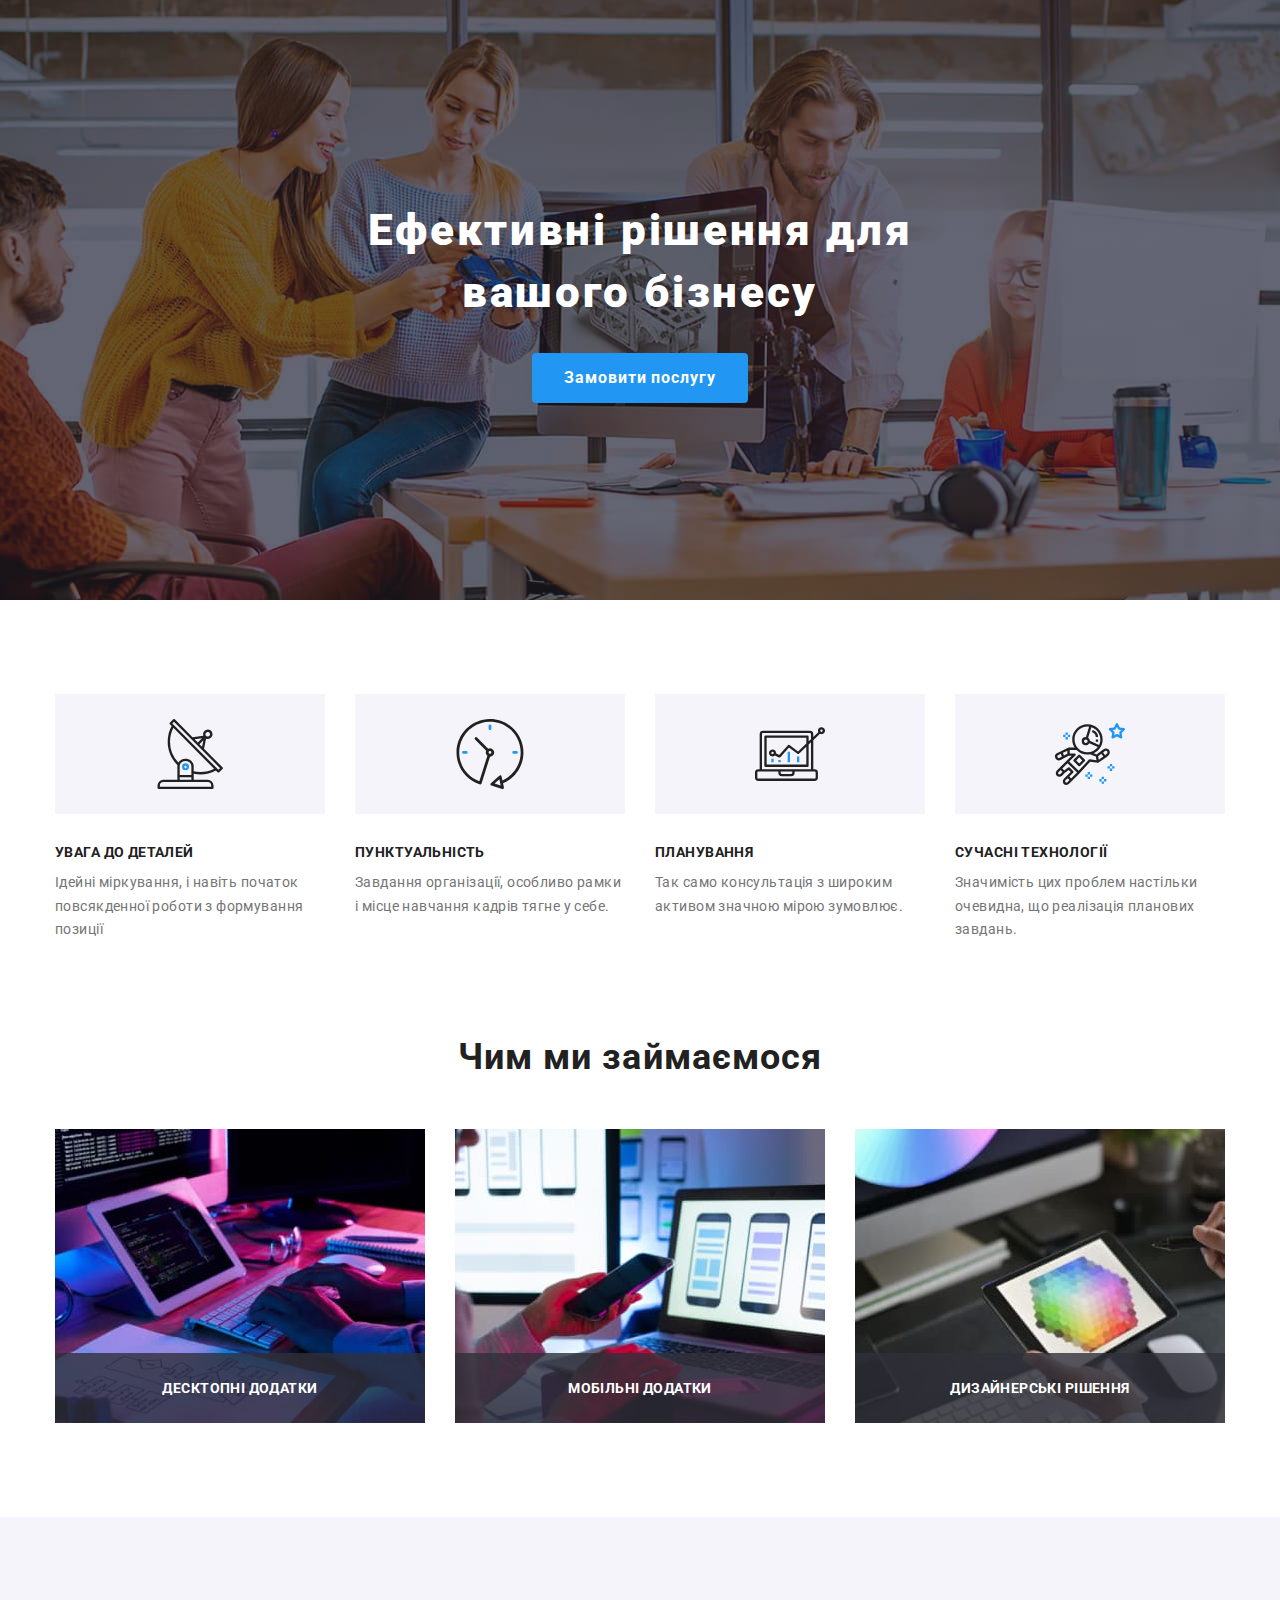
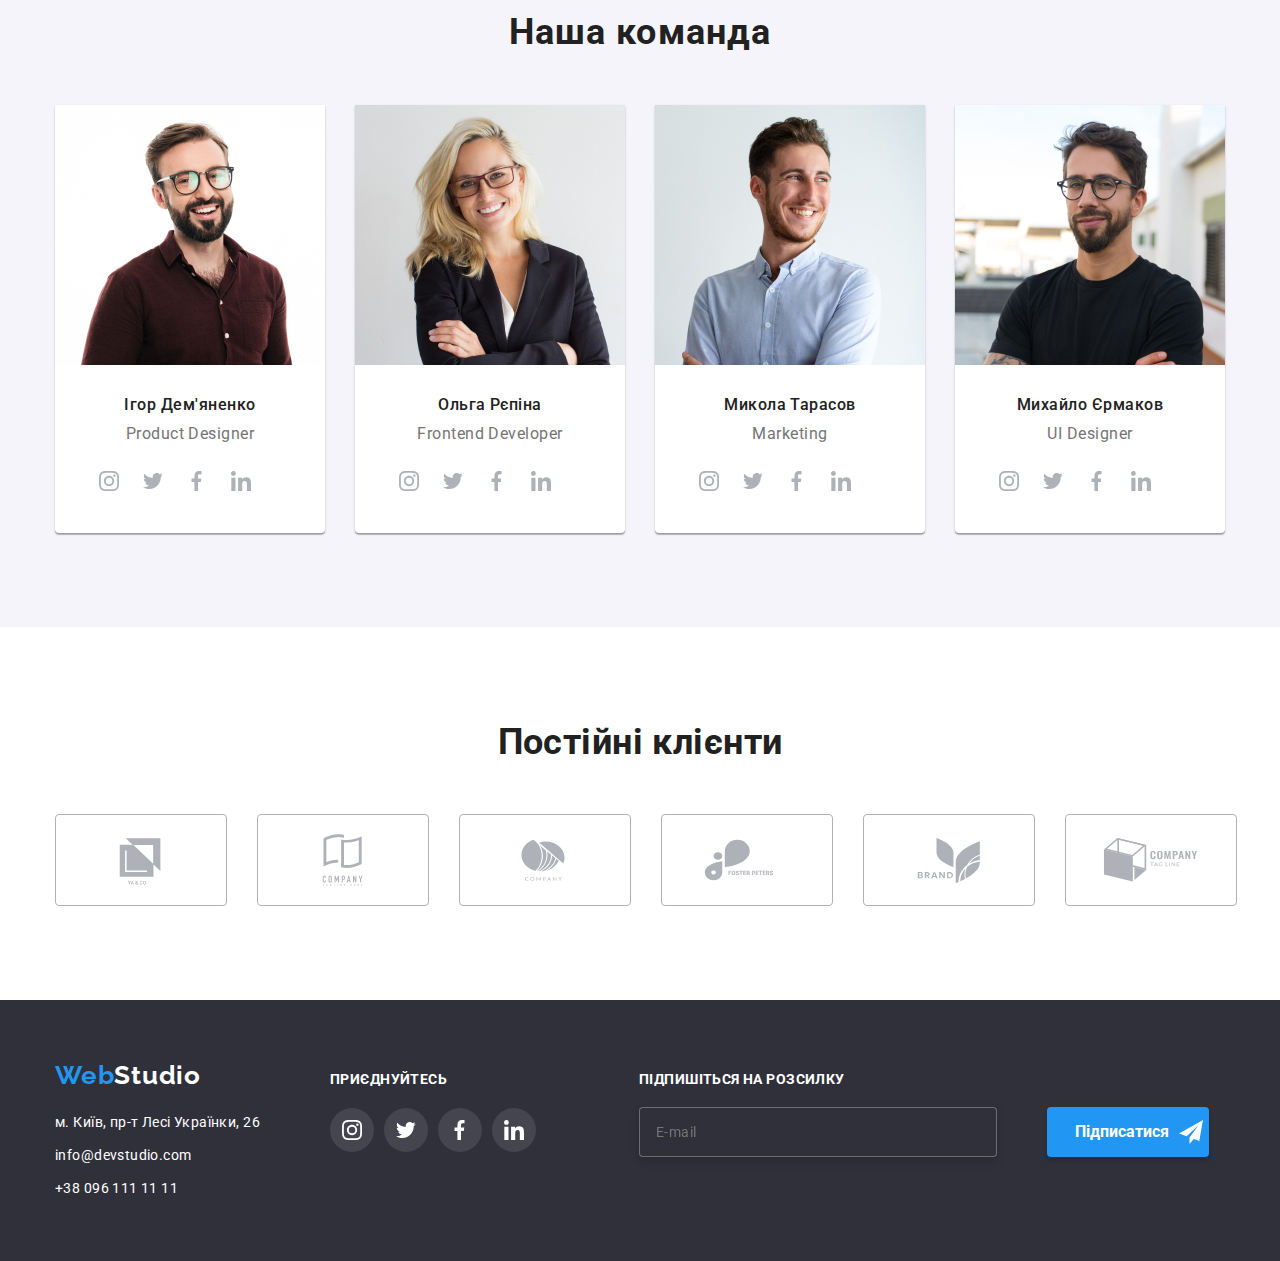
==== commit ec8d624e: "Background img" ====
--- a/index.html
+++ b/index.html
@@ -71,7 +71,7 @@
 
     <main>
 
-      <!-- <section class="hero">
+      <section class="hero">
         <div class="hero__flex container">
           <h1 class="hero__title">Ефективні рішення для <br> вашого бізнесу</h1>
 
@@ -80,7 +80,7 @@
           
        
         
-      </section> -->
+      </section>
 
 
 <!-- FEATURES -->
@@ -150,20 +150,29 @@
        
       </section>
 
-      <!-- WORK -->
-
-      <!-- <section class="work-specification  section">
+      <!-- WORK  -->
+
+      <section class="work-specification  section">
         <div class="container">
           <h2 class="work-specification__title">Чим ми займаємося</h2>
 
         <ul class="work-specification__list list">
           <li class="work-specification__item">
             <div class="work-specification__overlay">
-              <img class="work-specification__img"
-              src="./images/images-studio/box1.jpg"
-              alt="Людина, що працює на планшеті"
-              width="370"
-            />
+
+<picture>
+  <source srcset="./images/images-studio/box1.jpg 1x, ./images/images-studio/box1@2x.jpg 2x" media="(min-width:1200px)">
+  <img class="work-specification__img"
+  src="./images/images-studio/box1.jpg"
+  alt="Людина, що працює на планшеті"
+  width="370"
+/>
+</picture>
+
+
+
+
+           
            <span class="work-specification__field">Десктопні додатки</span>
             </div>
             
@@ -171,11 +180,19 @@
 
           <li class="work-specification__item">
             <div class="work-specification__overlay">
-              <img class="work-specification__img"
-              src="./images/images-studio/box2.jpg"
-              alt="Людина, яка тримає телефон перед ноутбуком"
-              width="370"
-            />
+
+
+              <picture>
+                <source srcset="./images/images-studio/box2.jpg 1x, ./images/images-studio/box2@2x.jpg 2x" media="(min-width:1200px)">
+                <img class="work-specification__img"
+                src="./images/images-studio/box2.jpg"
+                alt="Людина, яка тримає телефон перед ноутбуком"
+                width="370"
+              />
+              </picture>
+
+
+            
             <span class="work-specification__field">Мобільні додатки</span>
             </div>
             
@@ -183,17 +200,26 @@
 
           <li class="work-specification__item">
             <div class="work-specification__overlay">
-              <img class="work-specification__img"
-              src="./images/images-studio/box3.jpg"
-              alt="Людина, яка тримає планшет з палітрою"
-              width="370"
-            />
+
+              <picture>
+                <source srcset="./images/images-studio/box3.jpg 1x, ./images/images-studio/box3@2x.jpg 2x" media="(min-width:1200px)">
+                <img class="work-specification__img"
+                src="./images/images-studio/box3.jpg"
+                alt="Людина, яка тримає планшет з палітрою"
+                width="370"
+              />
+              </picture>
+
+
+
+
+          
             <span class="work-specification__field">Дизайнерські рішення</span>
             </div>
           </li>
         </ul>
         </div>
-      </section> -->
+      </section>
 
 
 
@@ -453,62 +479,69 @@
     <footer class="footer ">
       <div class="footer__flex container ">
 
-<div class="footer__tablet-position">
-  <div class="footer__adress-wrap">
-    <a href="" class="logo logo--theme-dark link">
-      <span class="logo__element ">Web</span>Studio</a>
-
-    <address class="address">
-      <ul class="address__list list">
-        <li class="address__item">
-          <a href="" class="address__link link">
-            м. Київ, пр-т Лесі Українки, 26</a
-          >
-        </li >
-        <li class="address__item">
-          <a href="mailto:info@devstudio.com" class="address__link address__link--active link"
-            >info@devstudio.com</a
-          >
-        </li>
-        <li>
-          <a href="tel:380961111111" class="address__link address__link--active link"
-            >+38 096 111 11 11</a
-          >
-        </li>
-      </ul>
-    </address>
-  </div>
-
-  
-  <div class="join">
-<p class="join__title">
-приєднуйтесь
-</p>
-<ul class="join-list list">
-<li><a href="" class="join-list__link">
-<svg class="join-list__icon "> <use href="./images/images-studio/sprite.svg#icon-instagram">
-
-</use></svg>
-</a></li>
-<li><a href="" class="join-list__link">
-<svg class="join-list__icon "> <use href="./images/images-studio/sprite.svg#icon-twitter">
-
-</use></svg>
-</a></li>
-<li ><a href="" class="join-list__link">
-<svg class="join-list__icon "> <use href="./images/images-studio/sprite.svg#icon-facebook">
-
-</use></svg>
-</a></li>
-<li ><a href="" class="join-list__link">
-<svg class="join-list__icon "> <use href="./images/images-studio/sprite.svg#icon-linkedin">
-
-</use></svg>
-</a></li>
-</ul>
-
- </div>
-</div>
+        <div class="footer__flex-pos">
+
+
+          <div class="footer__adress-wrap">
+            <a href="" class="logo logo--theme-dark link">
+              <span class="logo__element ">Web</span>Studio</a>
+        
+            <address class="address">
+              <ul class="address__list list">
+                <li class="address__item">
+                  <a href="" class="address__link link">
+                    м. Київ, пр-т Лесі Українки, 26</a
+                  >
+                </li >
+                <li class="address__item">
+                  <a href="mailto:info@devstudio.com" class="address__link address__link--active link"
+                    >info@devstudio.com</a
+                  >
+                </li>
+                <li>
+                  <a href="tel:380961111111" class="address__link address__link--active link"
+                    >+38 096 111 11 11</a
+                  >
+                </li>
+              </ul>
+            </address>
+          </div>
+        
+          
+          <div class="join">
+        <p class="join__title">
+        приєднуйтесь
+        </p>
+        <ul class="join-list list">
+        <li><a href="" class="join-list__link">
+        <svg class="join-list__icon "> <use href="./images/images-studio/sprite.svg#icon-instagram">
+        
+        </use></svg>
+        </a></li>
+        <li><a href="" class="join-list__link">
+        <svg class="join-list__icon "> <use href="./images/images-studio/sprite.svg#icon-twitter">
+        
+        </use></svg>
+        </a></li>
+        <li ><a href="" class="join-list__link">
+        <svg class="join-list__icon "> <use href="./images/images-studio/sprite.svg#icon-facebook">
+        
+        </use></svg>
+        </a></li>
+        <li ><a href="" class="join-list__link">
+        <svg class="join-list__icon "> <use href="./images/images-studio/sprite.svg#icon-linkedin">
+        
+        </use></svg>
+        </a></li>
+        </ul>
+        
+         
+        </div>
+
+
+        </div>
+
+
 
           
 <!-- 
--- a/css/main.min.css
+++ b/css/main.min.css
@@ -1 +1 @@
-body{background-color:var(--white-color);color:var(--main-text-color);font-family:Roboto,sans-serif;font-size:14px;letter-spacing:.03em}h1,h2,h3,h4,h5,h6,p,ul{margin-top:0;margin-bottom:0}ul{padding-left:0;padding-right:0}img{max-width:100%;display:block;height:auto}@media screen and (max-width: 1199px){.section{padding-top:60px;padding-bottom:60px}}@media screen and (min-width: 1200px){.section{padding-top:94px;padding-bottom:94px}}.link{text-decoration:none}.list{list-style:none}.container{margin-left:auto;margin-right:auto;padding-left:15px;padding-right:15px}@media screen and (min-width: 480px){.container{width:480px}}@media screen and (min-width: 768px){.container{width:768px}}@media screen and (min-width: 1200px){.container{width:1200px}}.visually-hidden{position:absolute;width:1px;height:1px;margin:-1px;border:0;padding:0;clip:rect(0 0 0 0);overflow:hidden}.page-header{border-bottom:1px solid #ececec}.page-header__wrap{display:-webkit-box;display:-ms-flexbox;display:flex;-webkit-box-align:center;-ms-flex-align:center;align-items:center}.logo{color:#000;font-family:Raleway,sans-serif;font-size:26px;font-weight:700;line-height:1.2;letter-spacing:.03em;padding-top:24px;padding-bottom:25px}.logo__element{color:#2196f3}.page-header__nav{margin-left:93px}.page-header__nav-list{display:-webkit-box;display:-ms-flexbox;display:flex}.page-header__nav-item{margin-right:50px}.page-header__nav-item:last-child{margin-right:0}.page-header__nav-link{color:#212121;font-weight:500;line-height:1.2;letter-spacing:.02em;padding-top:32px;padding-bottom:32px;display:inline-block;position:relative;-webkit-transition:color 250ms cubic-bezier(0.4, 0, 0.2, 1);transition:color 250ms cubic-bezier(0.4, 0, 0.2, 1)}.page-header__nav-link:hover,.page-header__nav-link:focus{color:#2196f3}.page-header__nav-link--current{color:#2196f3}.page-header__nav-link--current::after{content:"";display:inline-block;position:absolute;left:0;bottom:0;height:4px;width:100%;border-radius:2px;background-color:#2196f3}.page-header__contact-list{display:-webkit-box;display:-ms-flexbox;display:flex;margin-left:auto}.page-header__contact-item{-webkit-box-align:center;-ms-flex-align:center;align-items:center}.page-header__contact-item:first-child{margin-right:50px}.page-header__contact-link{color:#757575;font-weight:500;line-height:1.2;letter-spacing:.02em;padding-top:32px;padding-bottom:32px;display:-webkit-box;display:-ms-flexbox;display:flex;-webkit-box-align:center;-ms-flex-align:center;align-items:center;-webkit-transition:color 250ms cubic-bezier(0.4, 0, 0.2, 1);transition:color 250ms cubic-bezier(0.4, 0, 0.2, 1)}.page-header__contact-link:hover,.page-header__contact-link:focus{color:#2196f3}.page-header__icon{margin-right:10px;fill:#757575}.page-header__contact-link:hover .page-header__icon-envelope{fill:#2196f3}.page-header__contact-link:hover .page-header__icon-smartphone{fill:#2196f3}.hero{background-color:#2f303a;padding-top:200px;padding-bottom:200px;height:600px;max-width:1600px;margin-left:auto;margin-right:auto;background-image:-webkit-gradient(linear, left top, left bottom, from(rgba(47, 48, 58, 0.4)), to(rgba(47, 48, 58, 0.4))),url(../images/images-studio/overlay.jpg);background-image:linear-gradient(rgba(47, 48, 58, 0.4), rgba(47, 48, 58, 0.4)),url(../images/images-studio/overlay.jpg);background-position:center;background-repeat:no-repeat;background-size:cover}.hero__title{color:#fff;font-family:Roboto,sans-serif;font-size:44px;font-weight:900;line-height:1.4;letter-spacing:.06em;margin-bottom:30px}.hero__button{color:#fff;background-color:#2196f3;font-family:inherit;font-size:16px;font-weight:700;line-height:1.9;letter-spacing:.06em;text-align:center;border:none;border-radius:4px;cursor:pointer;display:inline-block;margin-right:auto;margin-left:auto;min-width:216px;height:50px;-webkit-transition:background-color 250ms cubic-bezier(0.4, 0, 0.2, 1);transition:background-color 250ms cubic-bezier(0.4, 0, 0.2, 1)}.hero__button:hover,.hero__button:focus{background-color:#188ce8}.hero>.container{text-align:center}.hero__flex{display:-webkit-box;display:-ms-flexbox;display:flex;-webkit-box-orient:vertical;-webkit-box-direction:normal;-ms-flex-direction:column;flex-direction:column}@media screen and (min-width: 1199px){.features{padding-bottom:0px}}@media screen and (min-width: 768px)and (max-width: 1199px){.features__list{display:-webkit-box;display:-ms-flexbox;display:flex;-ms-flex-wrap:wrap;flex-wrap:wrap;gap:30px}}@media screen and (min-width: 1200px){.features__list{display:-webkit-box;display:-ms-flexbox;display:flex}}@media screen and (max-width: 480px){.features__item{width:100%;margin-bottom:30px}.features__item:last-child{margin-bottom:0}}@media screen and (min-width: 768px){.features__item{-ms-flex-preferred-size:calc((100% - 30px)/2);flex-basis:calc((100% - 30px)/2)}}@media screen and (min-width: 1200px){.features__item{margin-right:30px;-ms-flex-preferred-size:270px;flex-basis:270px}.features__item:last-child{margin-right:0}}.features__title{margin-bottom:10px;color:#212121;font-weight:700;line-height:1.2;letter-spacing:.03em;text-align:left;font-size:14px}@media screen and (max-width: 480px){.features__title{text-align:center}}.features__desc{color:#757575;line-height:1.7;letter-spacing:.03em;text-align:left}.features__antenna,.features__clock,.features__computer,.features__astronaut{width:70px;height:70px}.features__icon{display:-webkit-box;display:-ms-flexbox;display:flex;-webkit-box-pack:center;-ms-flex-pack:center;justify-content:center;-webkit-box-align:center;-ms-flex-align:center;align-items:center;background-color:#f5f4fa;margin-bottom:30px;height:120px}@media screen and (max-width: 480px){.features__icon{width:100%;margin-bottom:30px}}.work-specification__list{display:-webkit-box;display:-ms-flexbox;display:flex}.work-specification__item{margin-right:30px;-ms-flex-preferred-size:370px;flex-basis:370px}.work-specification__item:last-child{margin-right:0}.work-specification__title{color:#212121;font-family:Roboto,sans-serif;font-size:36px;font-weight:700;line-height:1.2;letter-spacing:.03em;text-align:center;margin-bottom:50px}.work-specification__img{display:block}.work-specification__overlay{position:relative}.work-specification__field{position:absolute;left:0;bottom:0;width:370px;height:70px;background-color:rgba(47,48,58,.8);display:-webkit-inline-box;display:-ms-inline-flexbox;display:inline-flex;-webkit-box-pack:center;-ms-flex-pack:center;justify-content:center;-webkit-box-align:center;-ms-flex-align:center;align-items:center;color:#fff;font-weight:700;font-size:14px;line-height:1.1428571429;letter-spacing:.03em;text-transform:uppercase}.team{background-color:#f5f4fa;text-align:center}.team__title{color:#212121;font-family:Roboto,sans-serif;font-size:36px;font-weight:700;line-height:1.2;letter-spacing:.03em;text-align:center;margin-bottom:50px}@media screen and (max-width: 1199px){.team__title{font-size:28px;line-height:1.1428571429;margin-bottom:30px}}.team__list{display:-webkit-box;display:-ms-flexbox;display:flex}@media screen and (max-width: 1199px){.team__list{-ms-flex-wrap:wrap;flex-wrap:wrap;gap:30px}}.team__item{background-color:#fff;-webkit-box-shadow:0px 1px 3px rgba(0,0,0,.12),0px 1px 1px rgba(0,0,0,.14),0px 2px 1px rgba(0,0,0,.2);box-shadow:0px 1px 3px rgba(0,0,0,.12),0px 1px 1px rgba(0,0,0,.14),0px 2px 1px rgba(0,0,0,.2);border-radius:0px 0px 4px 4px}@media screen and (max-width: 480px){.team__item{width:100%}}@media screen and (min-width: 768px){.team__item{-ms-flex-preferred-size:calc((100% - 30px)/2);flex-basis:calc((100% - 30px)/2)}}@media screen and (min-width: 1200px){.team__item{margin-right:30px}.team__item:last-child{margin-right:0}}.team__image{display:block;max-width:100%}@media screen and (max-width: 1199px){.team__content{padding-top:30px;padding-bottom:24px}}@media screen and (min-width: 1200px){.team__content{padding:30px 32px}}.team__member{color:#212121;font-family:Roboto,sans-serif;font-size:16px;font-weight:500;line-height:1.2;letter-spacing:.03em;margin-bottom:10px}.team__position{color:#757575;font-family:Roboto,sans-serif;font-size:16px;line-height:1.2;letter-spacing:.03em;margin-bottom:16px}.social-media{display:-webkit-box;display:-ms-flexbox;display:flex}@media screen and (max-width: 1199px){.social-media{-webkit-box-pack:center;-ms-flex-pack:center;justify-content:center}}.social-media__link{display:-webkit-box;display:-ms-flexbox;display:flex;-webkit-box-pack:center;-ms-flex-pack:center;justify-content:center;-webkit-box-align:center;-ms-flex-align:center;align-items:center;width:44px;height:44px;color:#afb1b8;border-radius:50%;-webkit-transition:color 250ms cubic-bezier(0.4, 0, 0.2, 1),background-color 250ms cubic-bezier(0.4, 0, 0.2, 1),border-radius 250ms cubic-bezier(0.4, 0, 0.2, 1);transition:color 250ms cubic-bezier(0.4, 0, 0.2, 1),background-color 250ms cubic-bezier(0.4, 0, 0.2, 1),border-radius 250ms cubic-bezier(0.4, 0, 0.2, 1)}.social-media__link:hover{color:#fff;background-color:#2196f3;border-radius:50%}@media screen and (max-width: 480px){.social-media__link{margin-right:10px}}.social-media__icon{width:20px;height:20px;fill:currentColor}.clients__title{font-weight:700;color:#212121;text-align:center;font-size:36px;line-height:1.2;margin-bottom:50px}@media screen and (max-width: 1199px){.clients__title{font-size:28px;line-height:1.1428571429}}.clients-list{display:-webkit-box;display:-ms-flexbox;display:flex}@media screen and (max-width: 1199px){.clients-list{-ms-flex-wrap:wrap;flex-wrap:wrap;gap:30px}}.clients-list__item{border:1px solid #afb1b8;border-radius:4px;height:92px;-webkit-transition:border 250ms cubic-bezier(0.4, 0, 0.2, 1);transition:border 250ms cubic-bezier(0.4, 0, 0.2, 1)}@media screen and (max-width: 480px){.clients-list__item{-ms-flex-preferred-size:calc((100% - 30px)/2);flex-basis:calc((100% - 30px)/2)}}@media screen and (min-width: 768px){.clients-list__item{-ms-flex-preferred-size:calc((100% - 60px)/3);flex-basis:calc((100% - 60px)/3)}}@media screen and (min-width: 1200px){.clients-list__item{margin-right:30px;-ms-flex-preferred-size:170px;flex-basis:170px}.clients-list__item:last-child{margin-right:0}}.clients-list__item:hover{border:1px solid #2196f3}.client__link{display:-webkit-box;display:-ms-flexbox;display:flex;-webkit-box-pack:center;-ms-flex-pack:center;justify-content:center;-webkit-box-align:center;-ms-flex-align:center;align-items:center;padding:16px 32px}.clients__icon{fill:#afb1b8;-webkit-transition:fill 250ms cubic-bezier(0.4, 0, 0.2, 1);transition:fill 250ms cubic-bezier(0.4, 0, 0.2, 1)}.clients-list__item:hover .clients__icon{fill:#2196f3}.footer{background-color:#2f303a;padding-top:60px;padding-bottom:60px}.logo--theme-dark{color:#fff;margin-bottom:20px;display:block;padding-top:0;padding-bottom:0}@media screen and (max-width: 480px){.logo--theme-dark{text-align:center}}@media screen and (max-width: 480px){.footer__adress-wrap{text-align:center;margin-bottom:60px}}@media screen and (min-width: 768px){.footer__tablet-position{display:-webkit-box;display:-ms-flexbox;display:flex;-ms-flex-pack:distribute;justify-content:space-around;-webkit-box-align:baseline;-ms-flex-align:baseline;align-items:baseline;text-align:center;margin-bottom:60px}}.address__list{line-height:1.7;letter-spacing:.03em;font-style:normal}.address__item{margin-bottom:9px}.address__link{color:#fff}.address__link--active:hover{color:#2196f3}.join__title{font-weight:700;font-size:14px;line-height:1.2;color:#fff;text-transform:uppercase;margin-bottom:20px;letter-spacing:.03em}@media screen and (max-width: 480px){.join__title{text-align:center}}.join-list{display:-webkit-box;display:-ms-flexbox;display:flex}@media screen and (max-width: 480px){.join-list{-webkit-box-pack:center;-ms-flex-pack:center;justify-content:center;margin-bottom:60px}}.join-list__icon{width:20px;height:20px;fill:#fff}.join-list__link{display:-webkit-box;display:-ms-flexbox;display:flex;-webkit-box-pack:center;-ms-flex-pack:center;justify-content:center;-webkit-box-align:center;-ms-flex-align:center;align-items:center;background-color:#44454e;border-radius:50px;width:44px;height:44px;margin-right:10px;-webkit-transition:background-color 250ms cubic-bezier(0.4, 0, 0.2, 1);transition:background-color 250ms cubic-bezier(0.4, 0, 0.2, 1)}.join-list__link:hover{background-color:#2196f3}@media screen and (min-width: 1199px){.signup-form{margin-left:93px}}.signup-form__title{font-weight:700;font-size:14px;line-height:1.1428571429;letter-spacing:.03em;text-transform:uppercase;color:#fff;margin-bottom:20px}@media screen and (max-width: 1199px){.signup-form__title{text-align:center}}@media screen and (max-width: 1199px){.signup-form__wrap{display:-webkit-box;display:-ms-flexbox;display:flex;-webkit-box-orient:vertical;-webkit-box-direction:normal;-ms-flex-direction:column;flex-direction:column;-webkit-box-align:center;-ms-flex-align:center;align-items:center}}@media screen and (min-width: 1200px){.signup-form__wrap{display:-webkit-box;display:-ms-flexbox;display:flex;width:570px;height:50px;-webkit-box-pack:justify;-ms-flex-pack:justify;justify-content:space-between;-webkit-box-align:center;-ms-flex-align:center;align-items:center}}.signup-form__input{background-color:#2f303a;border:1px solid rgba(255,255,255,.3);-webkit-filter:drop-shadow(0px 4px 4px rgba(0, 0, 0, 0.15));filter:drop-shadow(0px 4px 4px rgba(0, 0, 0, 0.15));border-radius:4px;padding-left:16px;color:#fff;font-size:14px;line-height:1.1428571429;letter-spacing:.03em;outline:rgba(0,0,0,0)}@media screen and (max-width: 480px){.signup-form__input{max-width:100%}}@media screen and (max-width: 1199px){.signup-form__input{height:50px;margin-bottom:20px;width:450px}}@media screen and (min-width: 1200px){.signup-form__input{height:100%;width:358px}}.signup-form__btn{max-width:200px;background-color:#2196f3;-webkit-box-shadow:0px 4px 4px rgba(0,0,0,.15);box-shadow:0px 4px 4px rgba(0,0,0,.15);border-radius:4px;border:rgba(0,0,0,0);font-weight:700;font-size:16px;line-height:1.875;color:#fff;display:-webkit-box;display:-ms-flexbox;display:flex;-webkit-box-align:center;-ms-flex-align:center;align-items:center;padding-left:28px;cursor:pointer;-webkit-transition:background-color 250ms cubic-bezier(0.4, 0, 0.2, 1);transition:background-color 250ms cubic-bezier(0.4, 0, 0.2, 1)}.signup-form__btn:hover,.signup-form__btn:focus{background-color:#188ce8}@media screen and (max-width: 1199px){.signup-form__btn{height:50px}}@media screen and (min-width: 1200px){.signup-form__btn{height:100%}}.signup-form__icon{margin-left:10px}.backdrop{position:fixed;background-color:rgba(0,0,0,.2);top:0;left:0;width:100%;height:100%;opacity:1;-webkit-transition:opacity 500ms cubic-bezier(0.4, 0, 0.2, 1);transition:opacity 500ms cubic-bezier(0.4, 0, 0.2, 1)}.backdrop.is-hidden{opacity:0;pointer-events:none}.modal{position:absolute;top:50%;left:50%;-webkit-transform:translate(-50%, -50%);transform:translate(-50%, -50%);width:528px;height:581px;background-color:#fff;-webkit-box-shadow:0px 1px 3px rgba(0,0,0,.12),0px 1px 1px rgba(0,0,0,.14),0px 2px 1px rgba(0,0,0,.2);box-shadow:0px 1px 3px rgba(0,0,0,.12),0px 1px 1px rgba(0,0,0,.14),0px 2px 1px rgba(0,0,0,.2);border-radius:4px}.modal__btn{display:-webkit-box;display:-ms-flexbox;display:flex;-webkit-box-pack:end;-ms-flex-pack:end;justify-content:flex-end;-webkit-box-align:center;-ms-flex-align:center;align-items:center;position:absolute;top:8px;right:8px;background-color:var(--white-color);width:30px;height:30px;border-radius:50%;border:1px solid rgba(0,0,0,.1);cursor:pointer}.modal__close-icon{-webkit-transition:fill 250ms cubic-bezier(0.4, 0, 0.2, 1);transition:fill 250ms cubic-bezier(0.4, 0, 0.2, 1)}.modal__close-icon .modal__btn:focus,.modal__btn:hover .modal__close-icon{fill:#2196f3}.modal__title{padding-right:40px;padding-left:40px;padding-top:40px;margin-bottom:12px;font-weight:700;font-size:20px;line-height:1.15;text-align:center;letter-spacing:.03em;color:#212121}.contact-form{padding-left:40px;padding-right:40px;padding-bottom:43px}.contact-form__label{font-size:12px;line-height:1.1666666667;letter-spacing:.01em;color:#757575}.contact-form__input{display:block;width:448px;height:40px;border:1px solid rgba(33,33,33,.2);border-radius:4px;margin-bottom:10px;margin-top:4px;padding:0;padding-left:42px;-webkit-transition:border 250ms cubic-bezier(0.4, 0, 0.2, 1),outline 250ms cubic-bezier(0.4, 0, 0.2, 1);transition:border 250ms cubic-bezier(0.4, 0, 0.2, 1),outline 250ms cubic-bezier(0.4, 0, 0.2, 1)}.contact-form__input:focus,.contact-form__input:hover{border:1px solid #2196f3;outline:#2196f3}.contact-form__wrap{position:relative}.contact-form__icon{position:absolute;top:50%;left:12px;-webkit-transform:translateY(-50%);transform:translateY(-50%);-webkit-transition:fill 250ms cubic-bezier(0.4, 0, 0.2, 1);transition:fill 250ms cubic-bezier(0.4, 0, 0.2, 1)}.contact-form__input:focus+.contact-form__icon,.contact-form__input:hover+.contact-form__icon{fill:#2196f3}.contact-form__comment{padding:12px 16px;resize:none;width:448px;height:120px;border:1px solid rgba(33,33,33,.2);border-radius:4px;margin-bottom:20px;-webkit-transition:border 250ms cubic-bezier(0.4, 0, 0.2, 1),comment 250ms cubic-bezier(0.4, 0, 0.2, 1);transition:border 250ms cubic-bezier(0.4, 0, 0.2, 1),comment 250ms cubic-bezier(0.4, 0, 0.2, 1)}.contact-form__comment:hover,.contact-form__comment:focus{border:1px solid #2196f3;outline:#2196f3}.contact-form__comment::-webkit-input-placeholder{font-size:12px;line-height:1.1666666667;letter-spacing:.01em;color:rgba(117,117,117,.5)}.contact-form__comment::-moz-placeholder{font-size:12px;line-height:1.1666666667;letter-spacing:.01em;color:rgba(117,117,117,.5)}.contact-form__comment:-ms-input-placeholder{font-size:12px;line-height:1.1666666667;letter-spacing:.01em;color:rgba(117,117,117,.5)}.contact-form__comment::-ms-input-placeholder{font-size:12px;line-height:1.1666666667;letter-spacing:.01em;color:rgba(117,117,117,.5)}.contact-form__comment::placeholder{font-size:12px;line-height:1.1666666667;letter-spacing:.01em;color:rgba(117,117,117,.5)}.checkbox{margin-bottom:30px;display:-webkit-box;display:-ms-flexbox;display:flex;-webkit-box-align:center;-ms-flex-align:center;align-items:center;padding-left:15px}.checkbox__input{opacity:0;position:absolute}.checkbox__icon{fill:#212121;margin-right:9px;border-radius:2px;-webkit-transition:background-color 250ms cubic-bezier(0.4, 0, 0.2, 1);transition:background-color 250ms cubic-bezier(0.4, 0, 0.2, 1)}.checkbox__input:checked+.checkbox__icon{fill:none;background-color:#2196f3;background-image:url(../images/images-studio/checked.svg);background-repeat:no-repeat;background-position:center;border-radius:2px}.checkbox__policy{font-size:14px;line-height:1.7142857143;letter-spacing:.03em;color:#757575}.checkbox__policy-link{font-size:14px;line-height:1.7142857143;letter-spacing:.03em;color:#2196f3}.signup-form__submit-btn{width:200px;height:50px;font-weight:700;font-size:16px;line-height:1.875;letter-spacing:.06em;color:#fff;background-color:#2196f3;-webkit-box-shadow:0px 4px 4px rgba(0,0,0,.15);box-shadow:0px 4px 4px rgba(0,0,0,.15);border-radius:4px;border:rgba(0,0,0,0);display:block;margin-right:auto;margin-left:auto;-webkit-transition:background-color 250ms cubic-bezier(0.4, 0, 0.2, 1);transition:background-color 250ms cubic-bezier(0.4, 0, 0.2, 1);cursor:pointer}.signup-form__submit-btn:hover,.signup-form__submit-btn:focus{background-color:#188ce8}.portfolio-navigation__list{display:-webkit-box;display:-ms-flexbox;display:flex;-webkit-box-pack:center;-ms-flex-pack:center;justify-content:center;margin-bottom:34px}.portfolio-navigation__item{margin-right:8px}.portfolio-navigation__item:hover,.portfolio-navigation__item:focus{-webkit-box-shadow:0px 3px 1px rgba(0,0,0,.1),0px 1px 2px rgba(0,0,0,.08),0px 2px 2px rgba(0,0,0,.12);box-shadow:0px 3px 1px rgba(0,0,0,.1),0px 1px 2px rgba(0,0,0,.08),0px 2px 2px rgba(0,0,0,.12)}.portfolio-navigation__item:last-child{margin-right:0}.portfolio-navigation__button{background-color:#f5f4fa;color:#212121;font-family:inherit;font-size:16px;font-weight:500;line-height:1.6;letter-spacing:.03em;text-align:center;cursor:pointer;border:none;border-radius:4px;padding:6px 25px;-webkit-transition:background-color 250ms cubic-bezier(0.4, 0, 0.2, 1),color 250ms cubic-bezier(0.4, 0, 0.2, 1),-webkit-box-shadow 250ms cubic-bezier(0.4, 0, 0.2, 1);transition:background-color 250ms cubic-bezier(0.4, 0, 0.2, 1),color 250ms cubic-bezier(0.4, 0, 0.2, 1),-webkit-box-shadow 250ms cubic-bezier(0.4, 0, 0.2, 1);transition:background-color 250ms cubic-bezier(0.4, 0, 0.2, 1),color 250ms cubic-bezier(0.4, 0, 0.2, 1),box-shadow 250ms cubic-bezier(0.4, 0, 0.2, 1);transition:background-color 250ms cubic-bezier(0.4, 0, 0.2, 1),color 250ms cubic-bezier(0.4, 0, 0.2, 1),box-shadow 250ms cubic-bezier(0.4, 0, 0.2, 1),-webkit-box-shadow 250ms cubic-bezier(0.4, 0, 0.2, 1)}.portfolio-navigation__button:hover,.portfolio-navigation__button:focus{background-color:#2196f3;color:#fff;-webkit-box-shadow:0px 3px 1px rgba(0,0,0,.1),0px 1px 2px rgba(0,0,0,.08),0px 2px 2px rgba(0,0,0,.12);box-shadow:0px 3px 1px rgba(0,0,0,.1),0px 1px 2px rgba(0,0,0,.08),0px 2px 2px rgba(0,0,0,.12)}.portfolio{display:-webkit-box;display:-ms-flexbox;display:flex;-ms-flex-wrap:wrap;flex-wrap:wrap;gap:30px}.portfolio__item{background:#fff;-ms-flex-preferred-size:calc((100% - 60px)/3);flex-basis:calc((100% - 60px)/3);-webkit-transition:-webkit-box-shadow 250ms cubic-bezier(0.4, 0, 0.2, 1);transition:-webkit-box-shadow 250ms cubic-bezier(0.4, 0, 0.2, 1);transition:box-shadow 250ms cubic-bezier(0.4, 0, 0.2, 1);transition:box-shadow 250ms cubic-bezier(0.4, 0, 0.2, 1), -webkit-box-shadow 250ms cubic-bezier(0.4, 0, 0.2, 1)}.portfolio__item:hover,.portfolio__item:focus{-webkit-box-shadow:0px 1px 1px rgba(0,0,0,.12),0px 4px 4px rgba(0,0,0,.06),1px 4px 6px rgba(0,0,0,.16);box-shadow:0px 1px 1px rgba(0,0,0,.12),0px 4px 4px rgba(0,0,0,.06),1px 4px 6px rgba(0,0,0,.16)}.portfolio__img{display:block;width:100%}.portfolio__title{color:#212121;font-family:Roboto,sans-serif;font-size:18px;font-weight:700;line-height:2;letter-spacing:.06em;margin-bottom:4px}.portfolio__text{color:#757575;font-family:Roboto;font-size:16px;line-height:1.9;letter-spacing:.03em}.portfolio__overlay{font-size:18px;line-height:1.5;color:#fff}.portfolio__position{position:relative;overflow:hidden}.portfolio__wrap{position:absolute;left:0;top:0;-webkit-transform:translateY(100%);transform:translateY(100%);background-color:rgba(33,150,243,.9);width:100%;height:100%;display:-webkit-box;display:-ms-flexbox;display:flex;-webkit-box-align:center;-ms-flex-align:center;align-items:center;padding-left:24px;padding-right:24px;-webkit-transition:-webkit-transform 250ms cubic-bezier(0.4, 0, 0.2, 1);transition:-webkit-transform 250ms cubic-bezier(0.4, 0, 0.2, 1);transition:transform 250ms cubic-bezier(0.4, 0, 0.2, 1);transition:transform 250ms cubic-bezier(0.4, 0, 0.2, 1), -webkit-transform 250ms cubic-bezier(0.4, 0, 0.2, 1)}.portfolio__item:hover .portfolio__wrap{-webkit-transform:translateY(0);transform:translateY(0)}.portfolio__content{padding:20px 24px;border-left:1px solid #eee;border-right:1px solid #eee;border-bottom:1px solid #eee}/*# sourceMappingURL=main.min.css.map */+body{background-color:var(--white-color);color:var(--main-text-color);font-family:Roboto,sans-serif;font-size:14px;letter-spacing:.03em}h1,h2,h3,h4,h5,h6,p,ul{margin-top:0;margin-bottom:0}ul{padding-left:0;padding-right:0}img{max-width:100%;display:block;height:auto}@media screen and (max-width: 1199px){.section{padding-top:60px;padding-bottom:60px}}@media screen and (min-width: 1200px){.section{padding-top:94px;padding-bottom:94px}}.link{text-decoration:none}.list{list-style:none}.container{margin-left:auto;margin-right:auto;padding-left:15px;padding-right:15px}@media screen and (min-width: 480px){.container{width:480px}}@media screen and (min-width: 768px){.container{width:768px}}@media screen and (min-width: 1200px){.container{width:1200px}}.visually-hidden{position:absolute;width:1px;height:1px;margin:-1px;border:0;padding:0;clip:rect(0 0 0 0);overflow:hidden}.page-header{border-bottom:1px solid #ececec}.page-header__wrap{display:-webkit-box;display:-ms-flexbox;display:flex;-webkit-box-align:center;-ms-flex-align:center;align-items:center}.logo{color:#000;font-family:Raleway,sans-serif;font-size:26px;font-weight:700;line-height:1.2;letter-spacing:.03em;padding-top:24px;padding-bottom:25px}.logo__element{color:#2196f3}.page-header__nav{margin-left:93px}.page-header__nav-list{display:-webkit-box;display:-ms-flexbox;display:flex}.page-header__nav-item{margin-right:50px}.page-header__nav-item:last-child{margin-right:0}.page-header__nav-link{color:#212121;font-weight:500;line-height:1.2;letter-spacing:.02em;padding-top:32px;padding-bottom:32px;display:inline-block;position:relative;-webkit-transition:color 250ms cubic-bezier(0.4, 0, 0.2, 1);transition:color 250ms cubic-bezier(0.4, 0, 0.2, 1)}.page-header__nav-link:hover,.page-header__nav-link:focus{color:#2196f3}.page-header__nav-link--current{color:#2196f3}.page-header__nav-link--current::after{content:"";display:inline-block;position:absolute;left:0;bottom:0;height:4px;width:100%;border-radius:2px;background-color:#2196f3}.page-header__contact-list{display:-webkit-box;display:-ms-flexbox;display:flex;margin-left:auto}.page-header__contact-item{-webkit-box-align:center;-ms-flex-align:center;align-items:center}.page-header__contact-item:first-child{margin-right:50px}.page-header__contact-link{color:#757575;font-weight:500;line-height:1.2;letter-spacing:.02em;padding-top:32px;padding-bottom:32px;display:-webkit-box;display:-ms-flexbox;display:flex;-webkit-box-align:center;-ms-flex-align:center;align-items:center;-webkit-transition:color 250ms cubic-bezier(0.4, 0, 0.2, 1);transition:color 250ms cubic-bezier(0.4, 0, 0.2, 1)}.page-header__contact-link:hover,.page-header__contact-link:focus{color:#2196f3}.page-header__icon{margin-right:10px;fill:#757575}.page-header__contact-link:hover .page-header__icon-envelope{fill:#2196f3}.page-header__contact-link:hover .page-header__icon-smartphone{fill:#2196f3}.hero{background-color:#2f303a;padding-top:200px;padding-bottom:200px;height:600px;max-width:1600px;margin-left:auto;margin-right:auto;background-position:center;background-repeat:no-repeat;background-size:cover;background-image:-webkit-gradient(linear, left top, left bottom, from(rgba(47, 48, 58, 0.4)), to(rgba(47, 48, 58, 0.4))),url(../images/images-studio/hero/imgdesktop.jpg);background-image:linear-gradient(rgba(47, 48, 58, 0.4), rgba(47, 48, 58, 0.4)),url(../images/images-studio/hero/imgdesktop.jpg)}@media screen and (min-width: 1200px)and (min-device-pixel-ratio: 2),screen and (min-width: 1200px)and (-webkit-min-device-pixel-ratio: 2),screen and (min-width: 1200px)and (min-resolution: 192dpi),screen and (min-width: 1200px)and (min-resolution: 2dppx){.hero{background-image:-webkit-gradient(linear, left top, left bottom, from(rgba(47, 48, 58, 0.4)), to(rgba(47, 48, 58, 0.4))),url(../images/images-studio/hero/imgdesktop@2x.jpg);background-image:linear-gradient(rgba(47, 48, 58, 0.4), rgba(47, 48, 58, 0.4)),url(../images/images-studio/hero/imgdesktop@2x.jpg)}}@media screen and (min-width: 768px)and (max-width: 1199px){.hero{background-image:-webkit-gradient(linear, left top, left bottom, from(rgba(47, 48, 58, 0.4)), to(rgba(47, 48, 58, 0.4))),url(../images/images-studio/hero/imgtablet.jpg);background-image:linear-gradient(rgba(47, 48, 58, 0.4), rgba(47, 48, 58, 0.4)),url(../images/images-studio/hero/imgtablet.jpg)}}@media screen and (min-width: 768px)and (max-width: 1199px)and (min-device-pixel-ratio: 2),screen and (min-width: 768px)and (max-width: 1199px)and (-webkit-min-device-pixel-ratio: 2),screen and (min-width: 768px)and (max-width: 1199px)and (min-resolution: 192dpi),screen and (min-width: 768px)and (max-width: 1199px)and (min-resolution: 2dppx){.hero{background-image:-webkit-gradient(linear, left top, left bottom, from(rgba(47, 48, 58, 0.4)), to(rgba(47, 48, 58, 0.4))),url(../images/images-studio/hero/imgtablet@2x.jpg);background-image:linear-gradient(rgba(47, 48, 58, 0.4), rgba(47, 48, 58, 0.4)),url(../images/images-studio/hero/imgtablet@2x.jpg)}}@media screen and (max-width: 480px){.hero{background-image:-webkit-gradient(linear, left top, left bottom, from(rgba(47, 48, 58, 0.4)), to(rgba(47, 48, 58, 0.4))),url(../images/images-studio/hero/imgmobile.jpg);background-image:linear-gradient(rgba(47, 48, 58, 0.4), rgba(47, 48, 58, 0.4)),url(../images/images-studio/hero/imgmobile.jpg)}}@media screen and (max-width: 480px)and (min-device-pixel-ratio: 2),screen and (max-width: 480px)and (-webkit-min-device-pixel-ratio: 2),screen and (max-width: 480px)and (min-resolution: 192dpi),screen and (max-width: 480px)and (min-resolution: 2dppx){.hero{background-image:-webkit-gradient(linear, left top, left bottom, from(rgba(47, 48, 58, 0.4)), to(rgba(47, 48, 58, 0.4))),url(../images/images-studio/hero/imgmobile@2x.jpg);background-image:linear-gradient(rgba(47, 48, 58, 0.4), rgba(47, 48, 58, 0.4)),url(../images/images-studio/hero/imgmobile@2x.jpg)}}.hero__title{color:#fff;font-family:Roboto,sans-serif;font-size:44px;font-weight:900;line-height:1.4;letter-spacing:.06em;margin-bottom:30px}.hero__button{color:#fff;background-color:#2196f3;font-family:inherit;font-size:16px;font-weight:700;line-height:1.9;letter-spacing:.06em;text-align:center;border:none;border-radius:4px;cursor:pointer;display:inline-block;margin-right:auto;margin-left:auto;min-width:216px;height:50px;-webkit-transition:background-color 250ms cubic-bezier(0.4, 0, 0.2, 1);transition:background-color 250ms cubic-bezier(0.4, 0, 0.2, 1)}.hero__button:hover,.hero__button:focus{background-color:#188ce8}.hero>.container{text-align:center}.hero__flex{display:-webkit-box;display:-ms-flexbox;display:flex;-webkit-box-orient:vertical;-webkit-box-direction:normal;-ms-flex-direction:column;flex-direction:column}@media screen and (min-width: 1199px){.features{padding-bottom:0px}}@media screen and (min-width: 768px)and (max-width: 1199px){.features__list{display:-webkit-box;display:-ms-flexbox;display:flex;-ms-flex-wrap:wrap;flex-wrap:wrap;gap:30px}}@media screen and (min-width: 1200px){.features__list{display:-webkit-box;display:-ms-flexbox;display:flex}}@media screen and (max-width: 480px){.features__item{width:100%;margin-bottom:30px}.features__item:last-child{margin-bottom:0}}@media screen and (min-width: 768px){.features__item{-ms-flex-preferred-size:calc((100% - 30px)/2);flex-basis:calc((100% - 30px)/2)}}@media screen and (min-width: 1200px){.features__item{margin-right:30px;-ms-flex-preferred-size:270px;flex-basis:270px}.features__item:last-child{margin-right:0}}.features__title{margin-bottom:10px;color:#212121;font-weight:700;line-height:1.2;letter-spacing:.03em;text-align:left;font-size:14px}@media screen and (max-width: 480px){.features__title{text-align:center}}.features__desc{color:#757575;line-height:1.7;letter-spacing:.03em;text-align:left}.features__antenna,.features__clock,.features__computer,.features__astronaut{width:70px;height:70px}.features__icon{display:-webkit-box;display:-ms-flexbox;display:flex;-webkit-box-pack:center;-ms-flex-pack:center;justify-content:center;-webkit-box-align:center;-ms-flex-align:center;align-items:center;background-color:#f5f4fa;margin-bottom:30px;height:120px}@media screen and (max-width: 480px){.features__icon{width:100%;margin-bottom:30px}}@media screen and (max-width: 1199px){.work-specification{display:none}}.work-specification__list{display:-webkit-box;display:-ms-flexbox;display:flex}.work-specification__item{margin-right:30px;-ms-flex-preferred-size:370px;flex-basis:370px}.work-specification__item:last-child{margin-right:0}.work-specification__title{color:#212121;font-family:Roboto,sans-serif;font-size:36px;font-weight:700;line-height:1.2;letter-spacing:.03em;text-align:center;margin-bottom:50px}.work-specification__img{display:block}.work-specification__overlay{position:relative}.work-specification__field{position:absolute;left:0;bottom:0;width:370px;height:70px;background-color:rgba(47,48,58,.8);display:-webkit-inline-box;display:-ms-inline-flexbox;display:inline-flex;-webkit-box-pack:center;-ms-flex-pack:center;justify-content:center;-webkit-box-align:center;-ms-flex-align:center;align-items:center;color:#fff;font-weight:700;font-size:14px;line-height:1.1428571429;letter-spacing:.03em;text-transform:uppercase}.team{background-color:#f5f4fa;text-align:center}.team__title{color:#212121;font-family:Roboto,sans-serif;font-size:36px;font-weight:700;line-height:1.2;letter-spacing:.03em;text-align:center;margin-bottom:50px}@media screen and (max-width: 1199px){.team__title{font-size:28px;line-height:1.1428571429;margin-bottom:30px}}.team__list{display:-webkit-box;display:-ms-flexbox;display:flex}@media screen and (max-width: 1199px){.team__list{-ms-flex-wrap:wrap;flex-wrap:wrap;gap:30px}}.team__item{background-color:#fff;-webkit-box-shadow:0px 1px 3px rgba(0,0,0,.12),0px 1px 1px rgba(0,0,0,.14),0px 2px 1px rgba(0,0,0,.2);box-shadow:0px 1px 3px rgba(0,0,0,.12),0px 1px 1px rgba(0,0,0,.14),0px 2px 1px rgba(0,0,0,.2);border-radius:0px 0px 4px 4px}@media screen and (max-width: 480px){.team__item{width:100%}}@media screen and (min-width: 768px){.team__item{-ms-flex-preferred-size:calc((100% - 30px)/2);flex-basis:calc((100% - 30px)/2)}}@media screen and (min-width: 1200px){.team__item{margin-right:30px}.team__item:last-child{margin-right:0}}.team__image{display:block;max-width:100%}@media screen and (max-width: 1199px){.team__content{padding-top:30px;padding-bottom:24px}}@media screen and (min-width: 1200px){.team__content{padding:30px 32px}}.team__member{color:#212121;font-family:Roboto,sans-serif;font-size:16px;font-weight:500;line-height:1.2;letter-spacing:.03em;margin-bottom:10px}.team__position{color:#757575;font-family:Roboto,sans-serif;font-size:16px;line-height:1.2;letter-spacing:.03em;margin-bottom:16px}.social-media{display:-webkit-box;display:-ms-flexbox;display:flex}@media screen and (max-width: 1199px){.social-media{-webkit-box-pack:center;-ms-flex-pack:center;justify-content:center}}.social-media__link{display:-webkit-box;display:-ms-flexbox;display:flex;-webkit-box-pack:center;-ms-flex-pack:center;justify-content:center;-webkit-box-align:center;-ms-flex-align:center;align-items:center;width:44px;height:44px;color:#afb1b8;border-radius:50%;-webkit-transition:color 250ms cubic-bezier(0.4, 0, 0.2, 1),background-color 250ms cubic-bezier(0.4, 0, 0.2, 1),border-radius 250ms cubic-bezier(0.4, 0, 0.2, 1);transition:color 250ms cubic-bezier(0.4, 0, 0.2, 1),background-color 250ms cubic-bezier(0.4, 0, 0.2, 1),border-radius 250ms cubic-bezier(0.4, 0, 0.2, 1)}.social-media__link:hover{color:#fff;background-color:#2196f3;border-radius:50%}@media screen and (max-width: 480px){.social-media__link{margin-right:10px}}.social-media__icon{width:20px;height:20px;fill:currentColor}.clients__title{font-weight:700;color:#212121;text-align:center;font-size:36px;line-height:1.2;margin-bottom:50px}@media screen and (max-width: 1199px){.clients__title{font-size:28px;line-height:1.1428571429}}.clients-list{display:-webkit-box;display:-ms-flexbox;display:flex}@media screen and (max-width: 1199px){.clients-list{-ms-flex-wrap:wrap;flex-wrap:wrap;gap:30px}}.clients-list__item{border:1px solid #afb1b8;border-radius:4px;height:92px;-webkit-transition:border 250ms cubic-bezier(0.4, 0, 0.2, 1);transition:border 250ms cubic-bezier(0.4, 0, 0.2, 1)}@media screen and (max-width: 480px){.clients-list__item{-ms-flex-preferred-size:calc((100% - 30px)/2);flex-basis:calc((100% - 30px)/2)}}@media screen and (min-width: 768px){.clients-list__item{-ms-flex-preferred-size:calc((100% - 60px)/3);flex-basis:calc((100% - 60px)/3)}}@media screen and (min-width: 1200px){.clients-list__item{margin-right:30px;-ms-flex-preferred-size:170px;flex-basis:170px}.clients-list__item:last-child{margin-right:0}}.clients-list__item:hover{border:1px solid #2196f3}.client__link{display:-webkit-box;display:-ms-flexbox;display:flex;-webkit-box-pack:center;-ms-flex-pack:center;justify-content:center;-webkit-box-align:center;-ms-flex-align:center;align-items:center;padding:16px 32px}@media screen and (max-width: 480px){.client__link{padding:0;height:100%}}.clients__icon{fill:#afb1b8;-webkit-transition:fill 250ms cubic-bezier(0.4, 0, 0.2, 1);transition:fill 250ms cubic-bezier(0.4, 0, 0.2, 1)}.clients-list__item:hover .clients__icon{fill:#2196f3}.footer{background-color:#2f303a;padding-top:60px;padding-bottom:60px}@media screen and (min-width: 1200px){.footer__flex{display:-webkit-box;display:-ms-flexbox;display:flex;-webkit-box-align:baseline;-ms-flex-align:baseline;align-items:baseline}}@media screen and (min-width: 768px)and (max-width: 1200px){.footer__flex-pos{-webkit-box-pack:justify;-ms-flex-pack:justify;justify-content:space-between;-webkit-box-align:baseline;-ms-flex-align:baseline;align-items:baseline;text-align:center;margin-bottom:60px;display:-webkit-box;display:-ms-flexbox;display:flex}}@media screen and (min-width: 1200px){.footer__flex-pos{-webkit-box-align:baseline;-ms-flex-align:baseline;align-items:baseline;display:-webkit-box;display:-ms-flexbox;display:flex}}.logo--theme-dark{color:#fff;margin-bottom:20px;display:block;padding-top:0;padding-bottom:0}@media screen and (max-width: 480px){.logo--theme-dark{text-align:center}}@media screen and (max-width: 480px){.footer__adress-wrap{text-align:center;margin-bottom:60px}}@media screen and (min-width: 1200px){.footer__adress-wrap{margin-right:70px}}.address__list{line-height:1.7;letter-spacing:.03em;font-style:normal}.address__item{margin-bottom:9px}.address__link{color:#fff}.address__link--active:hover{color:#2196f3}.join__title{font-weight:700;font-size:14px;line-height:1.2;color:#fff;text-transform:uppercase;margin-bottom:20px;letter-spacing:.03em}@media screen and (max-width: 480px){.join__title{text-align:center}}.join-list{display:-webkit-box;display:-ms-flexbox;display:flex}@media screen and (max-width: 480px){.join-list{-webkit-box-pack:center;-ms-flex-pack:center;justify-content:center;margin-bottom:60px}}.join-list__icon{width:20px;height:20px;fill:#fff}.join-list__link{display:-webkit-box;display:-ms-flexbox;display:flex;-webkit-box-pack:center;-ms-flex-pack:center;justify-content:center;-webkit-box-align:center;-ms-flex-align:center;align-items:center;background-color:#44454e;border-radius:50px;width:44px;height:44px;margin-right:10px;-webkit-transition:background-color 250ms cubic-bezier(0.4, 0, 0.2, 1);transition:background-color 250ms cubic-bezier(0.4, 0, 0.2, 1)}.join-list__link:hover{background-color:#2196f3}@media screen and (min-width: 1199px){.signup-form{margin-left:93px}}.signup-form__title{font-weight:700;font-size:14px;line-height:1.1428571429;letter-spacing:.03em;text-transform:uppercase;color:#fff;margin-bottom:20px}@media screen and (max-width: 1199px){.signup-form__title{text-align:center}}@media screen and (max-width: 1199px){.signup-form__wrap{display:-webkit-box;display:-ms-flexbox;display:flex;-webkit-box-orient:vertical;-webkit-box-direction:normal;-ms-flex-direction:column;flex-direction:column;-webkit-box-align:center;-ms-flex-align:center;align-items:center}}@media screen and (min-width: 1200px){.signup-form__wrap{display:-webkit-box;display:-ms-flexbox;display:flex;width:570px;height:50px;-webkit-box-pack:justify;-ms-flex-pack:justify;justify-content:space-between;-webkit-box-align:center;-ms-flex-align:center;align-items:center}}.signup-form__input{background-color:#2f303a;border:1px solid rgba(255,255,255,.3);-webkit-filter:drop-shadow(0px 4px 4px rgba(0, 0, 0, 0.15));filter:drop-shadow(0px 4px 4px rgba(0, 0, 0, 0.15));border-radius:4px;padding-left:16px;color:#fff;font-size:14px;line-height:1.1428571429;letter-spacing:.03em;outline:rgba(0,0,0,0)}@media screen and (max-width: 480px){.signup-form__input{max-width:100%}}@media screen and (max-width: 1199px){.signup-form__input{height:50px;margin-bottom:20px;width:450px}}@media screen and (min-width: 1200px){.signup-form__input{height:100%;width:358px}}.signup-form__btn{max-width:200px;background-color:#2196f3;-webkit-box-shadow:0px 4px 4px rgba(0,0,0,.15);box-shadow:0px 4px 4px rgba(0,0,0,.15);border-radius:4px;border:rgba(0,0,0,0);font-weight:700;font-size:16px;line-height:1.875;color:#fff;display:-webkit-box;display:-ms-flexbox;display:flex;-webkit-box-align:center;-ms-flex-align:center;align-items:center;padding-left:28px;cursor:pointer;-webkit-transition:background-color 250ms cubic-bezier(0.4, 0, 0.2, 1);transition:background-color 250ms cubic-bezier(0.4, 0, 0.2, 1)}.signup-form__btn:hover,.signup-form__btn:focus{background-color:#188ce8}@media screen and (max-width: 1199px){.signup-form__btn{height:50px}}@media screen and (min-width: 1200px){.signup-form__btn{height:100%}}.signup-form__icon{margin-left:10px}.backdrop{position:fixed;background-color:rgba(0,0,0,.2);top:0;left:0;width:100%;height:100%;opacity:1;-webkit-transition:opacity 500ms cubic-bezier(0.4, 0, 0.2, 1);transition:opacity 500ms cubic-bezier(0.4, 0, 0.2, 1)}.backdrop.is-hidden{opacity:0;pointer-events:none}.modal{position:absolute;top:50%;left:50%;-webkit-transform:translate(-50%, -50%);transform:translate(-50%, -50%);width:528px;height:581px;background-color:#fff;-webkit-box-shadow:0px 1px 3px rgba(0,0,0,.12),0px 1px 1px rgba(0,0,0,.14),0px 2px 1px rgba(0,0,0,.2);box-shadow:0px 1px 3px rgba(0,0,0,.12),0px 1px 1px rgba(0,0,0,.14),0px 2px 1px rgba(0,0,0,.2);border-radius:4px}.modal__btn{display:-webkit-box;display:-ms-flexbox;display:flex;-webkit-box-pack:end;-ms-flex-pack:end;justify-content:flex-end;-webkit-box-align:center;-ms-flex-align:center;align-items:center;position:absolute;top:8px;right:8px;background-color:var(--white-color);width:30px;height:30px;border-radius:50%;border:1px solid rgba(0,0,0,.1);cursor:pointer}.modal__close-icon{-webkit-transition:fill 250ms cubic-bezier(0.4, 0, 0.2, 1);transition:fill 250ms cubic-bezier(0.4, 0, 0.2, 1)}.modal__close-icon .modal__btn:focus,.modal__btn:hover .modal__close-icon{fill:#2196f3}.modal__title{padding-right:40px;padding-left:40px;padding-top:40px;margin-bottom:12px;font-weight:700;font-size:20px;line-height:1.15;text-align:center;letter-spacing:.03em;color:#212121}.contact-form{padding-left:40px;padding-right:40px;padding-bottom:43px}.contact-form__label{font-size:12px;line-height:1.1666666667;letter-spacing:.01em;color:#757575}.contact-form__input{display:block;width:448px;height:40px;border:1px solid rgba(33,33,33,.2);border-radius:4px;margin-bottom:10px;margin-top:4px;padding:0;padding-left:42px;-webkit-transition:border 250ms cubic-bezier(0.4, 0, 0.2, 1),outline 250ms cubic-bezier(0.4, 0, 0.2, 1);transition:border 250ms cubic-bezier(0.4, 0, 0.2, 1),outline 250ms cubic-bezier(0.4, 0, 0.2, 1)}.contact-form__input:focus,.contact-form__input:hover{border:1px solid #2196f3;outline:#2196f3}.contact-form__wrap{position:relative}.contact-form__icon{position:absolute;top:50%;left:12px;-webkit-transform:translateY(-50%);transform:translateY(-50%);-webkit-transition:fill 250ms cubic-bezier(0.4, 0, 0.2, 1);transition:fill 250ms cubic-bezier(0.4, 0, 0.2, 1)}.contact-form__input:focus+.contact-form__icon,.contact-form__input:hover+.contact-form__icon{fill:#2196f3}.contact-form__comment{padding:12px 16px;resize:none;width:448px;height:120px;border:1px solid rgba(33,33,33,.2);border-radius:4px;margin-bottom:20px;-webkit-transition:border 250ms cubic-bezier(0.4, 0, 0.2, 1),comment 250ms cubic-bezier(0.4, 0, 0.2, 1);transition:border 250ms cubic-bezier(0.4, 0, 0.2, 1),comment 250ms cubic-bezier(0.4, 0, 0.2, 1)}.contact-form__comment:hover,.contact-form__comment:focus{border:1px solid #2196f3;outline:#2196f3}.contact-form__comment::-webkit-input-placeholder{font-size:12px;line-height:1.1666666667;letter-spacing:.01em;color:rgba(117,117,117,.5)}.contact-form__comment::-moz-placeholder{font-size:12px;line-height:1.1666666667;letter-spacing:.01em;color:rgba(117,117,117,.5)}.contact-form__comment:-ms-input-placeholder{font-size:12px;line-height:1.1666666667;letter-spacing:.01em;color:rgba(117,117,117,.5)}.contact-form__comment::-ms-input-placeholder{font-size:12px;line-height:1.1666666667;letter-spacing:.01em;color:rgba(117,117,117,.5)}.contact-form__comment::placeholder{font-size:12px;line-height:1.1666666667;letter-spacing:.01em;color:rgba(117,117,117,.5)}.checkbox{margin-bottom:30px;display:-webkit-box;display:-ms-flexbox;display:flex;-webkit-box-align:center;-ms-flex-align:center;align-items:center;padding-left:15px}.checkbox__input{opacity:0;position:absolute}.checkbox__icon{fill:#212121;margin-right:9px;border-radius:2px;-webkit-transition:background-color 250ms cubic-bezier(0.4, 0, 0.2, 1);transition:background-color 250ms cubic-bezier(0.4, 0, 0.2, 1)}.checkbox__input:checked+.checkbox__icon{fill:none;background-color:#2196f3;background-image:url(../images/images-studio/checked.svg);background-repeat:no-repeat;background-position:center;border-radius:2px}.checkbox__policy{font-size:14px;line-height:1.7142857143;letter-spacing:.03em;color:#757575}.checkbox__policy-link{font-size:14px;line-height:1.7142857143;letter-spacing:.03em;color:#2196f3}.signup-form__submit-btn{width:200px;height:50px;font-weight:700;font-size:16px;line-height:1.875;letter-spacing:.06em;color:#fff;background-color:#2196f3;-webkit-box-shadow:0px 4px 4px rgba(0,0,0,.15);box-shadow:0px 4px 4px rgba(0,0,0,.15);border-radius:4px;border:rgba(0,0,0,0);display:block;margin-right:auto;margin-left:auto;-webkit-transition:background-color 250ms cubic-bezier(0.4, 0, 0.2, 1);transition:background-color 250ms cubic-bezier(0.4, 0, 0.2, 1);cursor:pointer}.signup-form__submit-btn:hover,.signup-form__submit-btn:focus{background-color:#188ce8}.portfolio-navigation__list{display:-webkit-box;display:-ms-flexbox;display:flex;-webkit-box-pack:center;-ms-flex-pack:center;justify-content:center;margin-bottom:34px}.portfolio-navigation__item{margin-right:8px}.portfolio-navigation__item:hover,.portfolio-navigation__item:focus{-webkit-box-shadow:0px 3px 1px rgba(0,0,0,.1),0px 1px 2px rgba(0,0,0,.08),0px 2px 2px rgba(0,0,0,.12);box-shadow:0px 3px 1px rgba(0,0,0,.1),0px 1px 2px rgba(0,0,0,.08),0px 2px 2px rgba(0,0,0,.12)}.portfolio-navigation__item:last-child{margin-right:0}.portfolio-navigation__button{background-color:#f5f4fa;color:#212121;font-family:inherit;font-size:16px;font-weight:500;line-height:1.6;letter-spacing:.03em;text-align:center;cursor:pointer;border:none;border-radius:4px;padding:6px 25px;-webkit-transition:background-color 250ms cubic-bezier(0.4, 0, 0.2, 1),color 250ms cubic-bezier(0.4, 0, 0.2, 1),-webkit-box-shadow 250ms cubic-bezier(0.4, 0, 0.2, 1);transition:background-color 250ms cubic-bezier(0.4, 0, 0.2, 1),color 250ms cubic-bezier(0.4, 0, 0.2, 1),-webkit-box-shadow 250ms cubic-bezier(0.4, 0, 0.2, 1);transition:background-color 250ms cubic-bezier(0.4, 0, 0.2, 1),color 250ms cubic-bezier(0.4, 0, 0.2, 1),box-shadow 250ms cubic-bezier(0.4, 0, 0.2, 1);transition:background-color 250ms cubic-bezier(0.4, 0, 0.2, 1),color 250ms cubic-bezier(0.4, 0, 0.2, 1),box-shadow 250ms cubic-bezier(0.4, 0, 0.2, 1),-webkit-box-shadow 250ms cubic-bezier(0.4, 0, 0.2, 1)}.portfolio-navigation__button:hover,.portfolio-navigation__button:focus{background-color:#2196f3;color:#fff;-webkit-box-shadow:0px 3px 1px rgba(0,0,0,.1),0px 1px 2px rgba(0,0,0,.08),0px 2px 2px rgba(0,0,0,.12);box-shadow:0px 3px 1px rgba(0,0,0,.1),0px 1px 2px rgba(0,0,0,.08),0px 2px 2px rgba(0,0,0,.12)}.portfolio{display:-webkit-box;display:-ms-flexbox;display:flex;-ms-flex-wrap:wrap;flex-wrap:wrap;gap:30px}.portfolio__item{background:#fff;-ms-flex-preferred-size:calc((100% - 60px)/3);flex-basis:calc((100% - 60px)/3);-webkit-transition:-webkit-box-shadow 250ms cubic-bezier(0.4, 0, 0.2, 1);transition:-webkit-box-shadow 250ms cubic-bezier(0.4, 0, 0.2, 1);transition:box-shadow 250ms cubic-bezier(0.4, 0, 0.2, 1);transition:box-shadow 250ms cubic-bezier(0.4, 0, 0.2, 1), -webkit-box-shadow 250ms cubic-bezier(0.4, 0, 0.2, 1)}.portfolio__item:hover,.portfolio__item:focus{-webkit-box-shadow:0px 1px 1px rgba(0,0,0,.12),0px 4px 4px rgba(0,0,0,.06),1px 4px 6px rgba(0,0,0,.16);box-shadow:0px 1px 1px rgba(0,0,0,.12),0px 4px 4px rgba(0,0,0,.06),1px 4px 6px rgba(0,0,0,.16)}.portfolio__img{display:block;width:100%}.portfolio__title{color:#212121;font-family:Roboto,sans-serif;font-size:18px;font-weight:700;line-height:2;letter-spacing:.06em;margin-bottom:4px}.portfolio__text{color:#757575;font-family:Roboto;font-size:16px;line-height:1.9;letter-spacing:.03em}.portfolio__overlay{font-size:18px;line-height:1.5;color:#fff}.portfolio__position{position:relative;overflow:hidden}.portfolio__wrap{position:absolute;left:0;top:0;-webkit-transform:translateY(100%);transform:translateY(100%);background-color:rgba(33,150,243,.9);width:100%;height:100%;display:-webkit-box;display:-ms-flexbox;display:flex;-webkit-box-align:center;-ms-flex-align:center;align-items:center;padding-left:24px;padding-right:24px;-webkit-transition:-webkit-transform 250ms cubic-bezier(0.4, 0, 0.2, 1);transition:-webkit-transform 250ms cubic-bezier(0.4, 0, 0.2, 1);transition:transform 250ms cubic-bezier(0.4, 0, 0.2, 1);transition:transform 250ms cubic-bezier(0.4, 0, 0.2, 1), -webkit-transform 250ms cubic-bezier(0.4, 0, 0.2, 1)}.portfolio__item:hover .portfolio__wrap{-webkit-transform:translateY(0);transform:translateY(0)}.portfolio__content{padding:20px 24px;border-left:1px solid #eee;border-right:1px solid #eee;border-bottom:1px solid #eee}/*# sourceMappingURL=main.min.css.map */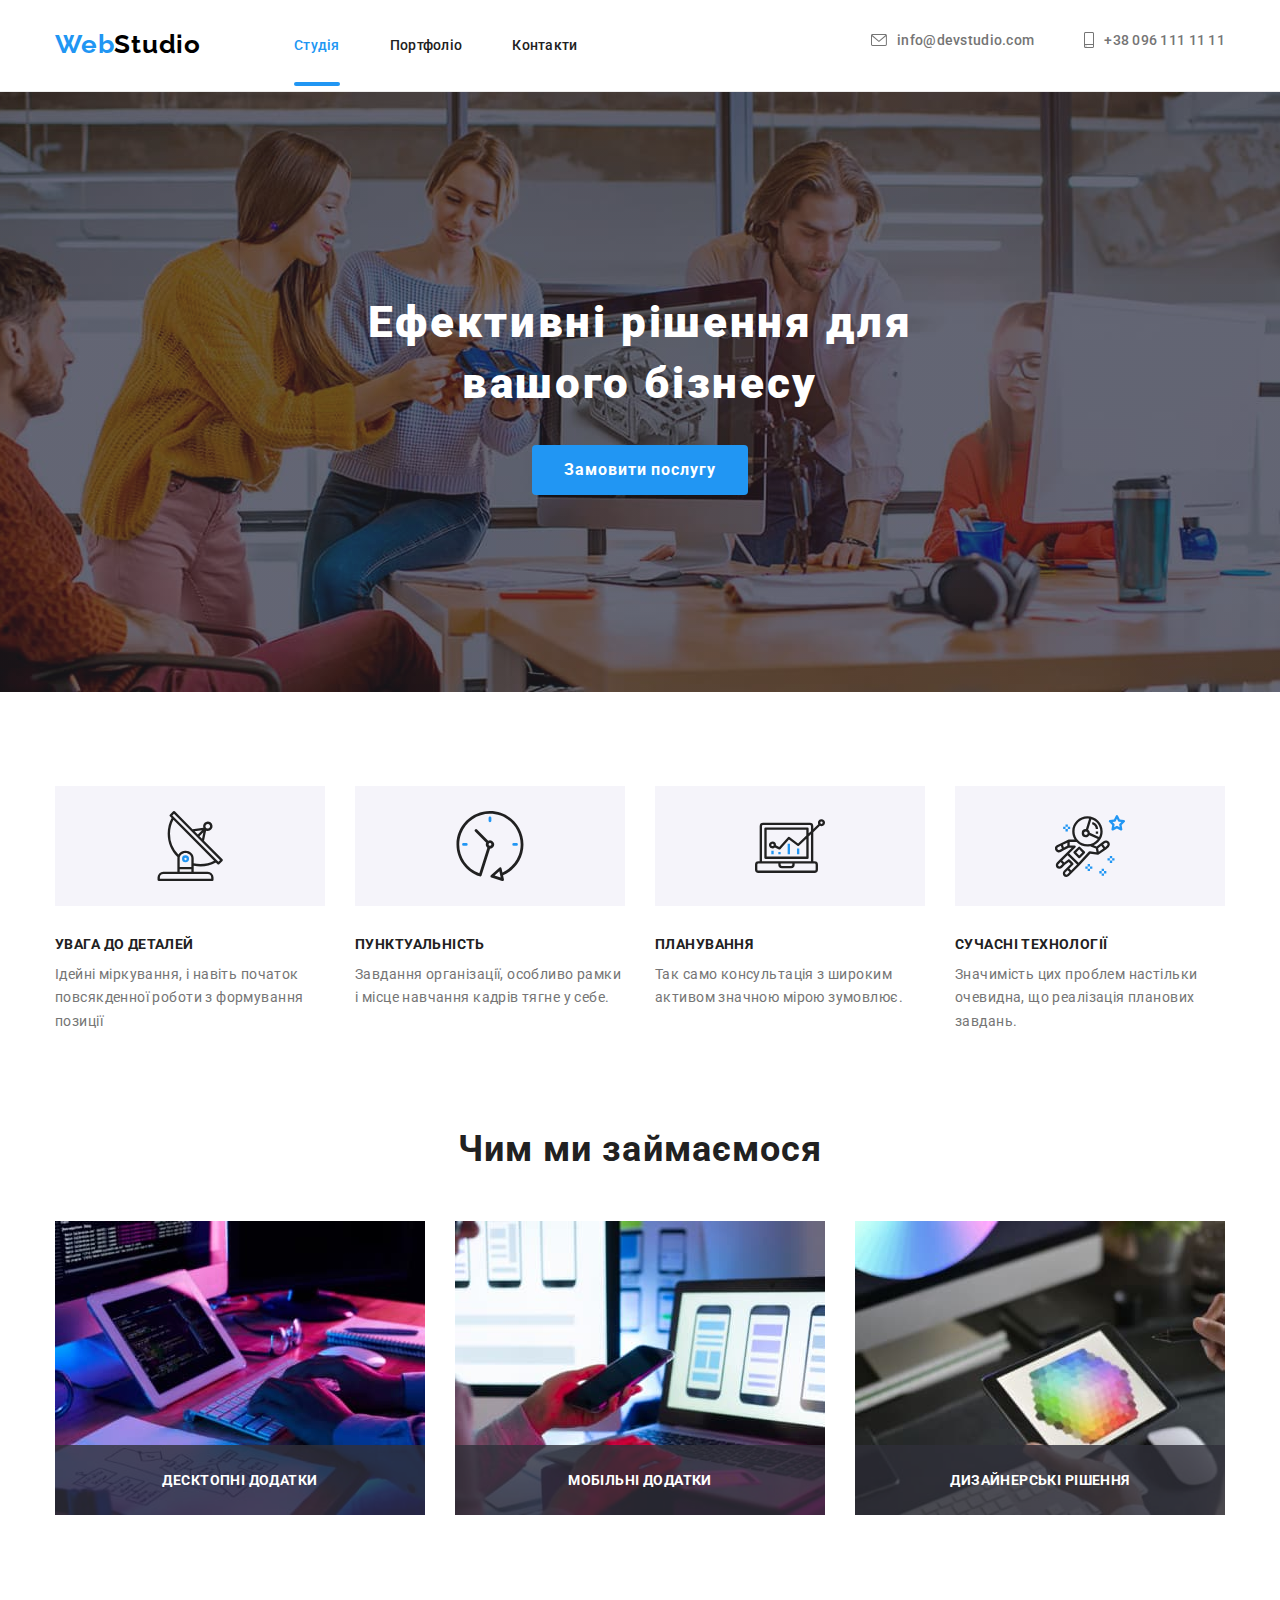
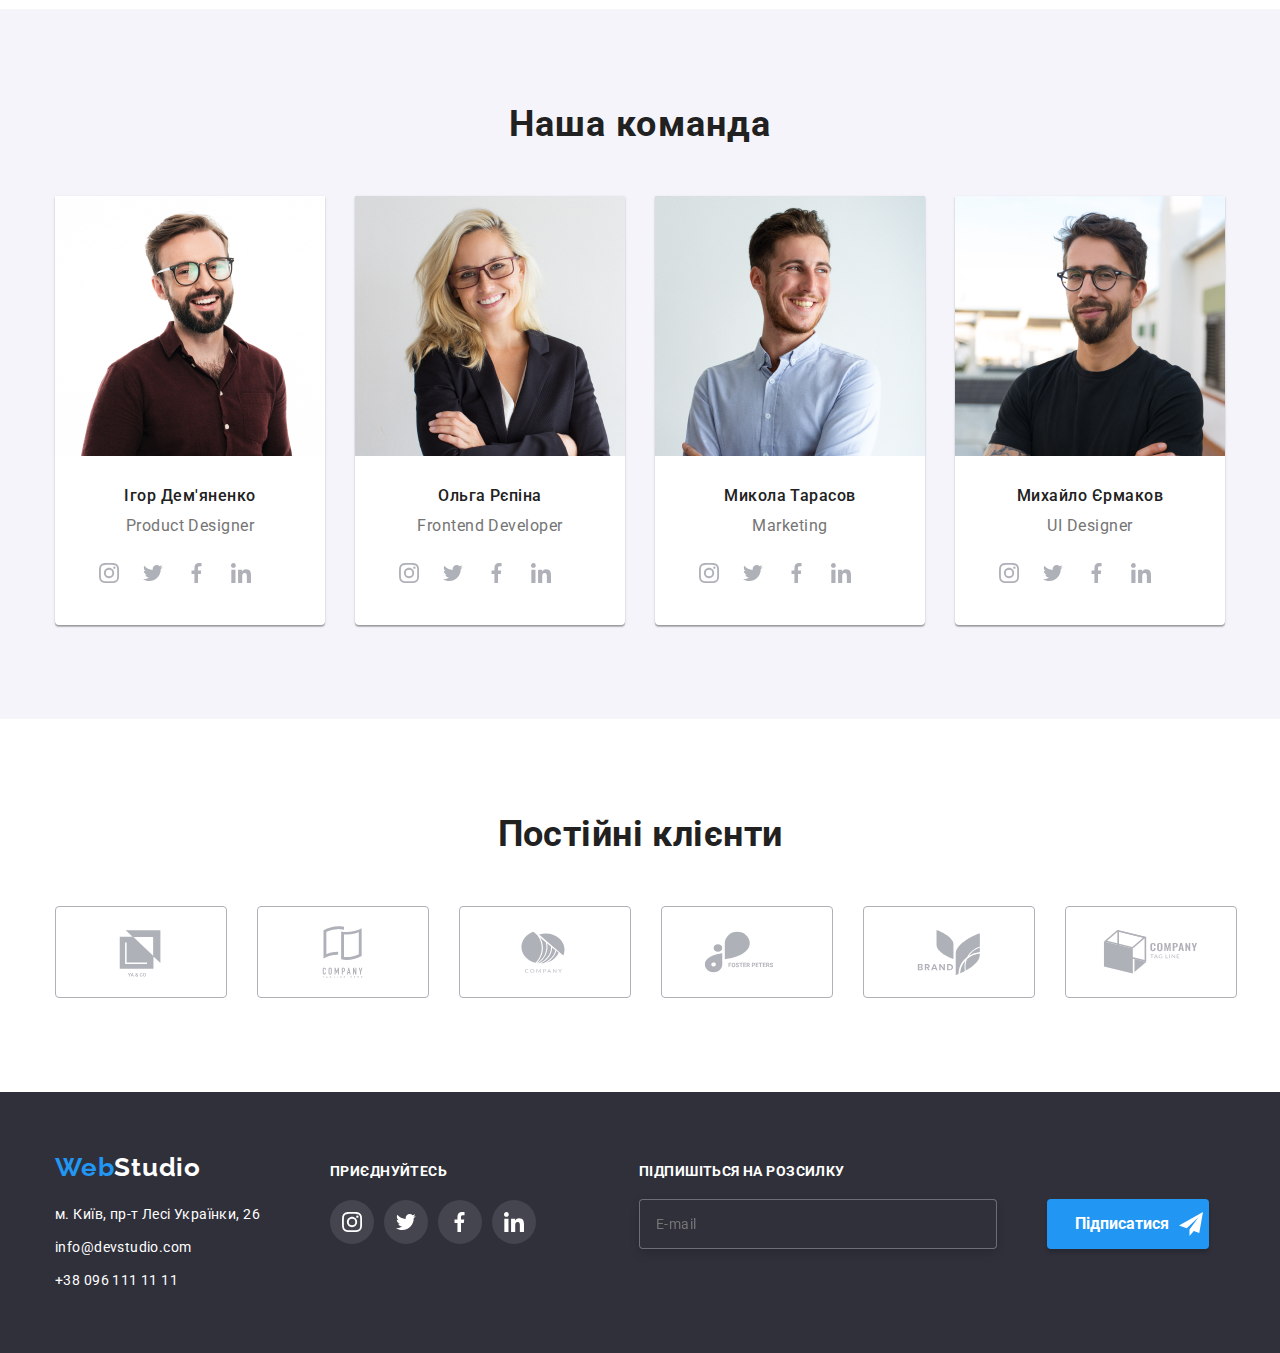
==== commit 0bf99b48: "Header is done" ====
--- a/index.html
+++ b/index.html
@@ -5,572 +5,830 @@
     <meta http-equiv="X-UA-Compatible" content="IE=edge" />
 
     <meta name="viewport" content="width=device-width, initial-scale=1.0" />
-    
+
     <link
       rel="stylesheet"
       href="https://fonts.googleapis.com/css2?family=Raleway:wght@700&family=Roboto:wght@400;500;700;900&display=swap"
     />
-    <link rel="stylesheet" href="https://cdnjs.cloudflare.com/ajax/libs/modern-normalize/1.1.0/modern-normalize.min.css">
-<link rel="stylesheet" href="./css/main.min.css">
+    <link
+      rel="stylesheet"
+      href="https://cdnjs.cloudflare.com/ajax/libs/modern-normalize/1.1.0/modern-normalize.min.css"
+    />
+    <link rel="stylesheet" href="./css/main.min.css" />
+    <link rel="stylesheet" href="./js/modal.js" />
     <title>Document</title>
   </head>
 
   <body class="studio-main">
-<!-- HEADER -->
-
-
-    <!-- <header class="page-header">
+    <!-- HEADER -->
+
+    <header class="page-header">
       <div class="container">
         <div class="page-header__wrap">
           <a href="" class="logo link">
-        <span class="logo__element">Web</span>Studio</a
-           >
-          <nav class="page-header__nav" >
-          <ul class="page-header__nav-list list ">
-            <li class="page-header__nav-item">
-              <a href="./index.html" class="page-header__nav-link  page-header__nav-link--current link">Студія</a>
-            </li>
-
-            <li class="page-header__nav-item">
-              <a href="./portfolio.html" class="link page-header__nav-link">Портфоліо</a>
-            </li>
-
-            <li class="page-header__nav-item">
-              <a href="" class="link page-header__nav-link">Контакти</a>
+            <span class="logo__element">Web</span>Studio</a
+          >
+          <nav class="page-header__nav">
+            <ul class="page-header__nav-list list">
+              <li class="page-header__nav-item">
+                <a
+                  href="./index.html"
+                  class="page-header__nav-link page-header__nav-link--current link"
+                  >Студія</a
+                >
+              </li>
+
+              <li class="page-header__nav-item">
+                <a href="./portfolio.html" class="link page-header__nav-link"
+                  >Портфоліо</a
+                >
+              </li>
+
+              <li class="page-header__nav-item">
+                <a href="" class="link page-header__nav-link">Контакти</a>
+              </li>
+            </ul>
+          </nav>
+
+          <ul class="page-header__contact-list list">
+            <li class="page-header__contact-item">
+              <a
+                href="mailto:info@devstudio.com"
+                class="page-header__contact-link link"
+              >
+                <svg
+                  class="page-header__icon page-header__icon-envelope"
+                  width="16"
+                  height="12"
+                >
+                  <use
+                    href="./images/images-studio/sprite.svg#icon-envelope"
+                  ></use>
+                </svg>
+                info@devstudio.com</a
+              >
+            </li>
+
+            <li class="page-header__contact-item">
+              <a href="tel:380961111111" class="page-header__contact-link link">
+                <svg
+                  class="page-header__icon page-header__icon-smartphone"
+                  width="10"
+                  height="16"
+                >
+                  <use
+                    href="./images/images-studio/sprite.svg#icon-smartphone"
+                  ></use>
+                </svg>
+
+                +38 096 111 11 11</a
+              >
             </li>
           </ul>
-        </nav>
-
-        <ul class="page-header__contact-list list">
-          <li class="page-header__contact-item">
-            <a href="mailto:info@devstudio.com" class="page-header__contact-link link"
-              >  <svg class="page-header__icon page-header__icon-envelope" width="16" height="12"><use href="./images/images-studio/sprite.svg#icon-envelope">
-              </use></svg>  info@devstudio.com</a
-            >
-          </li>
-
-
-
-          <li class="page-header__contact-item ">
-            <a href="tel:380961111111" class="page-header__contact-link link">
-              <svg class="page-header__icon page-header__icon-smartphone" width="10" height="16"><use href="./images/images-studio/sprite.svg#icon-smartphone">
-              </use></svg>
-               
-              +38 096 111 11 11</a>
-          </li>
-        </ul>
+        </div>
+
+        <button
+          type="button"
+          class="page-header__nav-btn "
+          aria-expanded="false"
+          aria-controls="mobile-menu-btn"
+          data-menu-button
+        >
+          <svg width="40" height="40" aria-label="Перемикач мобільного меню">
+            <use
+              class="page-header__icon-cross"
+              href="./images/images-studio/sprite.svg#icon-close"
+            ></use>
+            <use
+              class="page-header__icon-menu"
+              href="./images/images-studio/sprite.svg#icon-menu"
+            ></use>
+          </svg>
+        </button>
+
+        <div
+          class="page-header__mobile-menu "
+          id="mobile-menu-btn"
+          data-menu
+        >
+<div class="page-header__mobile-nav">
+  <nav class="">
+    <ul class="page-header__mobile-nav-list list">
+      <li class="page-header__mobile-nav-item">
+        <a
+          href="./index.html"
+          class=" page-header__mobile-nav-link page-header__mobile-nav-link--current link"
+          >Студія</a
+        >
+      </li>
+
+      <li class="page-header__mobile-nav-item">
+        <a href="./portfolio.html" class="link page-header__mobile-nav-link"
+          >Портфоліо</a
+        >
+      </li>
+
+      <li class="page-header__mobile-nav-item">
+        <a href="" class="link page-header__mobile-nav-link">Контакти</a>
+      </li>
+    </ul>
+  </nav>
+</div>
+        <div class="page-header__mobile-contacts">
+          <ul class="list page-header__mobile-contacts-list">
+            <li class="page-header__mobile-contact-item">
+              <a
+                href="mailto:info@devstudio.com"
+                class="page-header__mobile-contact-link link"
+              >
+              
+                 
+                info@devstudio.com</a
+              >
+            </li>
+  
+            <li class="page-header__mobile-contact-item">
+              <a href="tel:380961111111" class="page-header__mobile-contact-link link">
+              
+  
+                +38 096 111 11 11</a
+              >
+            </li>
+          </ul>
+          <ul class="mobile-menu-list list">
+            <li class="mobile-menu-item"><a href="" class="mobile-menu-link link">Instagram</a></li>
+            <li class="mobile-menu-item"><a href="" class="mobile-menu-link link">Twitter</a></li>
+            <li class="mobile-menu-item"><a href="" class="mobile-menu-link link">Facebook</a></li>
+            <li class="mobile-menu-item"><a href="" class="mobile-menu-link link">LinkedIn</a></li>
+          </ul>
+        </div>
+        
+
+
       </div>
+      
       </div>
-     
-      
-    </header> -->
-
-
-<!-- HERO SECTION -->
-
+    </header>
+
+    <!-- HERO SECTION -->
 
     <main>
-
       <section class="hero">
         <div class="hero__flex container">
-          <h1 class="hero__title">Ефективні рішення для <br> вашого бізнесу</h1>
-
-          <button type="button" class="hero__button" data-modal-open>Замовити послугу</button>
+          <h1 class="hero__title">
+            Ефективні рішення для <br />
+            вашого бізнесу
+          </h1>
+
+          <button type="button" class="hero__button" data-modal-open>
+            Замовити послугу
+          </button>
         </div>
-          
-       
-        
       </section>
 
-
-<!-- FEATURES -->
+      <!-- FEATURES -->
 
       <section class="features section">
         <div class="container">
           <h2 class="visually-hidden">Чому ми?</h2>
 
-          <ul class=" features__list list">
+          <ul class="features__list list">
             <li class="features__item">
               <div class="features__icon">
                 <svg class="features__antenna">
-                  <use href="./images/images-studio/sprite.svg#icon-antenna"></use>
-                </svg>
-              </div>
-              
+                  <use
+                    href="./images/images-studio/sprite.svg#icon-antenna"
+                  ></use>
+                </svg>
+              </div>
+
               <h3 class="features__title">УВАГА ДО ДЕТАЛЕЙ</h3>
-  
+
               <p class="features__desc">
                 Ідейні міркування, і навіть початок повсякденної роботи з
                 формування позиції
               </p>
             </li>
-  
+
             <li class="features__item">
               <div class="features__icon">
                 <svg class="features__clock">
-                  <use href="./images/images-studio/sprite.svg#icon-clock"></use>
+                  <use
+                    href="./images/images-studio/sprite.svg#icon-clock"
+                  ></use>
                 </svg>
               </div>
               <h3 class="features__title">ПУНКТУАЛЬНІСТЬ</h3>
-  
+
               <p class="features__desc">
-                Завдання організації, особливо рамки і місце навчання кадрів тягне
-                у себе.
+                Завдання організації, особливо рамки і місце навчання кадрів
+                тягне у себе.
               </p>
             </li>
-  
+
             <li class="features__item">
               <div class="features__icon">
                 <svg class="features__computer">
-                  <use href="./images/images-studio/sprite.svg#icon-computer"></use>
+                  <use
+                    href="./images/images-studio/sprite.svg#icon-computer"
+                  ></use>
                 </svg>
               </div>
               <h3 class="features__title">ПЛАНУВАННЯ</h3>
-  
+
               <p class="features__desc">
                 Так само консультація з широким активом значною мірою зумовлює.
               </p>
             </li>
-  
+
             <li class="features__item">
               <div class="features__icon">
                 <svg class="features__astronaut">
-                  <use href="./images/images-studio/sprite.svg#icon-astronaut"></use>
+                  <use
+                    href="./images/images-studio/sprite.svg#icon-astronaut"
+                  ></use>
                 </svg>
               </div>
               <h3 class="features__title">СУЧАСНІ ТЕХНОЛОГІЇ</h3>
-  
+
               <p class="features__desc">
-                Значимість цих проблем настільки очевидна, що реалізація планових
-                завдань.
+                Значимість цих проблем настільки очевидна, що реалізація
+                планових завдань.
               </p>
             </li>
           </ul>
         </div>
-       
       </section>
 
       <!-- WORK  -->
 
-      <section class="work-specification  section">
+      <section class="work-specification section">
         <div class="container">
           <h2 class="work-specification__title">Чим ми займаємося</h2>
 
-        <ul class="work-specification__list list">
-          <li class="work-specification__item">
-            <div class="work-specification__overlay">
-
-<picture>
-  <source srcset="./images/images-studio/box1.jpg 1x, ./images/images-studio/box1@2x.jpg 2x" media="(min-width:1200px)">
-  <img class="work-specification__img"
-  src="./images/images-studio/box1.jpg"
-  alt="Людина, що працює на планшеті"
-  width="370"
-/>
-</picture>
-
-
-
-
-           
-           <span class="work-specification__field">Десктопні додатки</span>
-            </div>
-            
-          </li>
-
-          <li class="work-specification__item">
-            <div class="work-specification__overlay">
-
-
-              <picture>
-                <source srcset="./images/images-studio/box2.jpg 1x, ./images/images-studio/box2@2x.jpg 2x" media="(min-width:1200px)">
-                <img class="work-specification__img"
-                src="./images/images-studio/box2.jpg"
-                alt="Людина, яка тримає телефон перед ноутбуком"
-                width="370"
-              />
-              </picture>
-
-
-            
-            <span class="work-specification__field">Мобільні додатки</span>
-            </div>
-            
-          </li>
-
-          <li class="work-specification__item">
-            <div class="work-specification__overlay">
-
-              <picture>
-                <source srcset="./images/images-studio/box3.jpg 1x, ./images/images-studio/box3@2x.jpg 2x" media="(min-width:1200px)">
-                <img class="work-specification__img"
-                src="./images/images-studio/box3.jpg"
-                alt="Людина, яка тримає планшет з палітрою"
-                width="370"
-              />
-              </picture>
-
-
-
-
-          
-            <span class="work-specification__field">Дизайнерські рішення</span>
-            </div>
-          </li>
-        </ul>
+          <ul class="work-specification__list list">
+            <li class="work-specification__item">
+              <div class="work-specification__overlay">
+                <picture>
+                  <source
+                    srcset="
+                      ./images/images-studio/box1.jpg    1x,
+                      ./images/images-studio/box1@2x.jpg 2x
+                    "
+                    media="(min-width:1200px)"
+                  />
+                  <img
+                    class="work-specification__img"
+                    src="./images/images-studio/box1.jpg"
+                    alt="Людина, що працює на планшеті"
+                    width="370"
+                  />
+                </picture>
+
+                <span class="work-specification__field">Десктопні додатки</span>
+              </div>
+            </li>
+
+            <li class="work-specification__item">
+              <div class="work-specification__overlay">
+                <picture>
+                  <source
+                    srcset="
+                      ./images/images-studio/box2.jpg    1x,
+                      ./images/images-studio/box2@2x.jpg 2x
+                    "
+                    media="(min-width:1200px)"
+                  />
+                  <img
+                    class="work-specification__img"
+                    src="./images/images-studio/box2.jpg"
+                    alt="Людина, яка тримає телефон перед ноутбуком"
+                    width="370"
+                  />
+                </picture>
+
+                <span class="work-specification__field">Мобільні додатки</span>
+              </div>
+            </li>
+
+            <li class="work-specification__item">
+              <div class="work-specification__overlay">
+                <picture>
+                  <source
+                    srcset="
+                      ./images/images-studio/box3.jpg    1x,
+                      ./images/images-studio/box3@2x.jpg 2x
+                    "
+                    media="(min-width:1200px)"
+                  />
+                  <img
+                    class="work-specification__img"
+                    src="./images/images-studio/box3.jpg"
+                    alt="Людина, яка тримає планшет з палітрою"
+                    width="370"
+                  />
+                </picture>
+
+                <span class="work-specification__field"
+                  >Дизайнерські рішення</span
+                >
+              </div>
+            </li>
+          </ul>
         </div>
       </section>
 
-
-
-        <!-- TEAM -->
+      <!-- TEAM -->
       <section class="team section">
-<div class="container">
-  <h2 class="team__title">Наша команда</h2>
-
-        <ul class=" team__list list">
-          <li class="team__item">
-            <picture>
-<source srcset="./images/images-studio/igor/imgdesktop.jpg 1x, ./images/images-studio/igor/imgdesktop@2x.jpg 2x" media="(min-width:1200px)">
-<source srcset="./images/images-studio/igor/igor-tablet.jpg 1x, ./images/images-studio/igor/igot-tablet@2x.jpg 2x" media="(min-width:768px)">
-<source srcset="./images/images-studio/igor/igor-mobile.jpg 1x, ./images/images-studio/igor/igor-mobile@2x.jpg 2x" media="(max-width:480px)">
-
-              <img class="team__image"
-              src="./images/images-studio/igor/imgdesktop.jpg"
-              alt="Фото члена команди"
-             
-            />
-            </picture>
-           
-<div class="team__content">
-  <h3 class="team__member">Ігор Дем'яненко</h3>
-
-  <p class="team__position">Product Designer</p>
-
-  <!-- SOCIAL MEDIA ICONS -->
-
-
-  <ul class="social-media list ">
-    <li><a href="" class="social-media__link"><svg class="social-media__icon">
-      <use href="./images/images-studio/sprite.svg#icon-instagram"></use>
-    </svg>
-    </a></li>
-    <li><a href="" class="social-media__link"><svg class="social-media__icon">
-      <use href="./images/images-studio/sprite.svg#icon-twitter"></use>
-    </svg>
-    </a></li>
-    <li><a href="" class="social-media__link"><svg class="social-media__icon">
-      <use href="./images/images-studio/sprite.svg#icon-facebook"></use>
-    </svg>
-    </a></li>
-    <li><a href="" class="social-media__link"><svg class="social-media__icon">
-      <use href="./images/images-studio/sprite.svg#icon-linkedin"></use>
-    </svg>
-    </a></li>
-  </ul>
-</div>
-       
-          </li>
-
-          <li class="team__item">
-            <picture>
-              <source srcset="./images/images-studio/olga/imgdesktop.jpg 1x, ./images/images-studio/olga/imgdesktop@2x.jpg 2x" media="(min-width:1200px)">
-              <source srcset="./images/images-studio/olga/imgtablet.jpg 1x, ./images/images-studio/olga/imgtablet@2x.jpg 2x" media="(min-width:768px)">
-              <source srcset="./images/images-studio/olga/imgmobile.jpg 1x, ./images/images-studio/olga/imgmobile@2x.jpg 2x" media="(max-width:480px)">
-              
-                            <img class="team__image"
-                            src="./images/images-studio/olga/imgdesktop.jpg"
-                            alt="Фото члена команди"
-                           
-                          />
-                          </picture>
-<div class="team__content">
-  <h3 class="team__member">Ольга Рєпіна</h3>
-
-  <p class="team__position">Frontend Developer</p>
-
-
-
-  <!-- SOCIAL MEDIA ICONS -->
-
-
-
-
-  <ul class="social-media list ">
-    <li><a href="" class="social-media__link"><svg class="social-media__icon">
-      <use href="./images/images-studio/sprite.svg#icon-instagram"></use>
-    </svg>
-    </a></li>
-    <li><a href="" class="social-media__link"><svg class="social-media__icon">
-      <use href="./images/images-studio/sprite.svg#icon-twitter"></use>
-    </svg>
-    </a></li>
-    <li><a href="" class="social-media__link"><svg class="social-media__icon">
-      <use href="./images/images-studio/sprite.svg#icon-facebook"></use>
-    </svg>
-    </a></li>
-    <li><a href="" class="social-media__link"><svg class="social-media__icon">
-      <use href="./images/images-studio/sprite.svg#icon-linkedin"></use>
-    </svg>
-    </a></li>
-  </ul>
-</div>
-      
-          </li>
-
-          <li class="team__item">
-            <picture>
-              <source srcset="./images/images-studio/mykola/imgdesktop.jpg 1x, ./images/images-studio/mykola/img@2xdesktop.jpg 2x" media="(min-width:1200px)">
-              <source srcset="./images/images-studio/mykola/imgtablet.jpg 1x, ./images/images-studio/mykola/imgtablet@2x.jpg 2x" media="(min-width:768px)">
-              <source srcset="./images/images-studio/mykola/imgmobile.jpg 1x, ./images/images-studio/mykola/imgmobile@2x.jpg 2x" media="(max-width:480px)">
-              
-                            <img class="team__image"
-                            src="./images/images-studio/mykola/imgdesktop.jpg"
-                            alt="Фото члена команди"
-                           
-                          />
-                          </picture>
-<div class="team__content">
-  <h3 class="team__member">Микола Тарасов</h3>
-
-  <p class="team__position">Marketing</p>
-
-
-
-  <!-- SOCIAL MEDIA ICONS -->
-
-
-
-
-
-  <ul class="social-media list ">
-    <li><a href="" class="social-media__link"><svg class="social-media__icon">
-      <use href="./images/images-studio/sprite.svg#icon-instagram"></use>
-    </svg>
-    </a></li>
-    <li><a href="" class="social-media__link"><svg class="social-media__icon">
-      <use href="./images/images-studio/sprite.svg#icon-twitter"></use>
-    </svg>
-    </a></li>
-    <li><a href="" class="social-media__link"><svg class="social-media__icon">
-      <use href="./images/images-studio/sprite.svg#icon-facebook"></use>
-    </svg>
-    </a></li>
-    <li><a href="" class="social-media__link"><svg class="social-media__icon">
-      <use href="./images/images-studio/sprite.svg#icon-linkedin"></use>
-    </svg>
-    </a></li>
-  </ul>
-</div>
-
-          </li>
-
-          <li class="team__item">
-            <picture>
-              <source srcset="./images/images-studio/myhailo/imgdesktop.jpg 1x, ./images/images-studio/myhailo/imgdesktop@2x.jpg 2x" media="(min-width:1200px)">
-              <source srcset="./images/images-studio/myhailo/imgtablet.jpg 1x, ./images/images-studio/myhailo/imgtablet@2x.jpg 2x" media="(min-width:768px)">
-              <source srcset="./images/images-studio/myhailo/imgmobile.jpg 1x, ./images/images-studio/myhailo/imgmobile@2x.jpg 2x" media="(max-width:480px)">
-              
-                            <img class="team__image"
-                            src="./images/images-studio/myhailo/imgdesktop.jpg"
-                            alt="Фото члена команди"
-                           
-                          />
-                          </picture>
-<div class="team__content">
-  <h3 class="team__member">Михайло Єрмаков</h3>
-
-  <p class="team__position">UI Designer</p>
-
-
-
-  <!-- SOCIAL MEDIA ICONS -->
-
-
-
-  <ul class="social-media list ">
-    <li><a href="" class="social-media__link"><svg class="social-media__icon">
-      <use href="./images/images-studio/sprite.svg#icon-instagram"></use>
-    </svg>
-    </a></li>
-    <li><a href="" class="social-media__link"><svg class="social-media__icon">
-      <use href="./images/images-studio/sprite.svg#icon-twitter"></use>
-    </svg>
-    </a></li>
-    <li><a href="" class="social-media__link"><svg class="social-media__icon">
-      <use href="./images/images-studio/sprite.svg#icon-facebook"></use>
-    </svg>
-    </a></li>
-    <li><a href="" class="social-media__link"><svg class="social-media__icon">
-      <use href="./images/images-studio/sprite.svg#icon-linkedin"></use>
-    </svg>
-    </a></li>
-  </ul>
-</div>
-    
-          </li>
-        </ul>
-</div>
-
-        
+        <div class="container">
+          <h2 class="team__title">Наша команда</h2>
+
+          <ul class="team__list list">
+            <li class="team__item">
+              <picture>
+                <source
+                  srcset="
+                    ./images/images-studio/igor/imgdesktop.jpg    1x,
+                    ./images/images-studio/igor/imgdesktop@2x.jpg 2x
+                  "
+                  media="(min-width:1200px)"
+                />
+                <source
+                  srcset="
+                    ./images/images-studio/igor/igor-tablet.jpg    1x,
+                    ./images/images-studio/igor/igot-tablet@2x.jpg 2x
+                  "
+                  media="(min-width:768px)"
+                />
+                <source
+                  srcset="
+                    ./images/images-studio/igor/igor-mobile.jpg    1x,
+                    ./images/images-studio/igor/igor-mobile@2x.jpg 2x
+                  "
+                  media="(max-width:480px)"
+                />
+
+                <img
+                  class="team__image"
+                  src="./images/images-studio/igor/imgdesktop.jpg"
+                  alt="Фото члена команди"
+                />
+              </picture>
+
+              <div class="team__content">
+                <h3 class="team__member">Ігор Дем'яненко</h3>
+
+                <p class="team__position">Product Designer</p>
+
+                <!-- SOCIAL MEDIA ICONS -->
+
+                <ul class="social-media list">
+                  <li>
+                    <a href="" class="social-media__link"
+                      ><svg class="social-media__icon">
+                        <use
+                          href="./images/images-studio/sprite.svg#icon-instagram"
+                        ></use>
+                      </svg>
+                    </a>
+                  </li>
+                  <li>
+                    <a href="" class="social-media__link"
+                      ><svg class="social-media__icon">
+                        <use
+                          href="./images/images-studio/sprite.svg#icon-twitter"
+                        ></use>
+                      </svg>
+                    </a>
+                  </li>
+                  <li>
+                    <a href="" class="social-media__link"
+                      ><svg class="social-media__icon">
+                        <use
+                          href="./images/images-studio/sprite.svg#icon-facebook"
+                        ></use>
+                      </svg>
+                    </a>
+                  </li>
+                  <li>
+                    <a href="" class="social-media__link"
+                      ><svg class="social-media__icon">
+                        <use
+                          href="./images/images-studio/sprite.svg#icon-linkedin"
+                        ></use>
+                      </svg>
+                    </a>
+                  </li>
+                </ul>
+              </div>
+            </li>
+
+            <li class="team__item">
+              <picture>
+                <source
+                  srcset="
+                    ./images/images-studio/olga/imgdesktop.jpg    1x,
+                    ./images/images-studio/olga/imgdesktop@2x.jpg 2x
+                  "
+                  media="(min-width:1200px)"
+                />
+                <source
+                  srcset="
+                    ./images/images-studio/olga/imgtablet.jpg    1x,
+                    ./images/images-studio/olga/imgtablet@2x.jpg 2x
+                  "
+                  media="(min-width:768px)"
+                />
+                <source
+                  srcset="
+                    ./images/images-studio/olga/imgmobile.jpg    1x,
+                    ./images/images-studio/olga/imgmobile@2x.jpg 2x
+                  "
+                  media="(max-width:480px)"
+                />
+
+                <img
+                  class="team__image"
+                  src="./images/images-studio/olga/imgdesktop.jpg"
+                  alt="Фото члена команди"
+                />
+              </picture>
+              <div class="team__content">
+                <h3 class="team__member">Ольга Рєпіна</h3>
+
+                <p class="team__position">Frontend Developer</p>
+
+                <!-- SOCIAL MEDIA ICONS -->
+
+                <ul class="social-media list">
+                  <li>
+                    <a href="" class="social-media__link"
+                      ><svg class="social-media__icon">
+                        <use
+                          href="./images/images-studio/sprite.svg#icon-instagram"
+                        ></use>
+                      </svg>
+                    </a>
+                  </li>
+                  <li>
+                    <a href="" class="social-media__link"
+                      ><svg class="social-media__icon">
+                        <use
+                          href="./images/images-studio/sprite.svg#icon-twitter"
+                        ></use>
+                      </svg>
+                    </a>
+                  </li>
+                  <li>
+                    <a href="" class="social-media__link"
+                      ><svg class="social-media__icon">
+                        <use
+                          href="./images/images-studio/sprite.svg#icon-facebook"
+                        ></use>
+                      </svg>
+                    </a>
+                  </li>
+                  <li>
+                    <a href="" class="social-media__link"
+                      ><svg class="social-media__icon">
+                        <use
+                          href="./images/images-studio/sprite.svg#icon-linkedin"
+                        ></use>
+                      </svg>
+                    </a>
+                  </li>
+                </ul>
+              </div>
+            </li>
+
+            <li class="team__item">
+              <picture>
+                <source
+                  srcset="
+                    ./images/images-studio/mykola/imgdesktop.jpg    1x,
+                    ./images/images-studio/mykola/img@2xdesktop.jpg 2x
+                  "
+                  media="(min-width:1200px)"
+                />
+                <source
+                  srcset="
+                    ./images/images-studio/mykola/imgtablet.jpg    1x,
+                    ./images/images-studio/mykola/imgtablet@2x.jpg 2x
+                  "
+                  media="(min-width:768px)"
+                />
+                <source
+                  srcset="
+                    ./images/images-studio/mykola/imgmobile.jpg    1x,
+                    ./images/images-studio/mykola/imgmobile@2x.jpg 2x
+                  "
+                  media="(max-width:480px)"
+                />
+
+                <img
+                  class="team__image"
+                  src="./images/images-studio/mykola/imgdesktop.jpg"
+                  alt="Фото члена команди"
+                />
+              </picture>
+              <div class="team__content">
+                <h3 class="team__member">Микола Тарасов</h3>
+
+                <p class="team__position">Marketing</p>
+
+                <!-- SOCIAL MEDIA ICONS -->
+
+                <ul class="social-media list">
+                  <li>
+                    <a href="" class="social-media__link"
+                      ><svg class="social-media__icon">
+                        <use
+                          href="./images/images-studio/sprite.svg#icon-instagram"
+                        ></use>
+                      </svg>
+                    </a>
+                  </li>
+                  <li>
+                    <a href="" class="social-media__link"
+                      ><svg class="social-media__icon">
+                        <use
+                          href="./images/images-studio/sprite.svg#icon-twitter"
+                        ></use>
+                      </svg>
+                    </a>
+                  </li>
+                  <li>
+                    <a href="" class="social-media__link"
+                      ><svg class="social-media__icon">
+                        <use
+                          href="./images/images-studio/sprite.svg#icon-facebook"
+                        ></use>
+                      </svg>
+                    </a>
+                  </li>
+                  <li>
+                    <a href="" class="social-media__link"
+                      ><svg class="social-media__icon">
+                        <use
+                          href="./images/images-studio/sprite.svg#icon-linkedin"
+                        ></use>
+                      </svg>
+                    </a>
+                  </li>
+                </ul>
+              </div>
+            </li>
+
+            <li class="team__item">
+              <picture>
+                <source
+                  srcset="
+                    ./images/images-studio/myhailo/imgdesktop.jpg    1x,
+                    ./images/images-studio/myhailo/imgdesktop@2x.jpg 2x
+                  "
+                  media="(min-width:1200px)"
+                />
+                <source
+                  srcset="
+                    ./images/images-studio/myhailo/imgtablet.jpg    1x,
+                    ./images/images-studio/myhailo/imgtablet@2x.jpg 2x
+                  "
+                  media="(min-width:768px)"
+                />
+                <source
+                  srcset="
+                    ./images/images-studio/myhailo/imgmobile.jpg    1x,
+                    ./images/images-studio/myhailo/imgmobile@2x.jpg 2x
+                  "
+                  media="(max-width:480px)"
+                />
+
+                <img
+                  class="team__image"
+                  src="./images/images-studio/myhailo/imgdesktop.jpg"
+                  alt="Фото члена команди"
+                />
+              </picture>
+              <div class="team__content">
+                <h3 class="team__member">Михайло Єрмаков</h3>
+
+                <p class="team__position">UI Designer</p>
+
+                <!-- SOCIAL MEDIA ICONS -->
+
+                <ul class="social-media list">
+                  <li>
+                    <a href="" class="social-media__link"
+                      ><svg class="social-media__icon">
+                        <use
+                          href="./images/images-studio/sprite.svg#icon-instagram"
+                        ></use>
+                      </svg>
+                    </a>
+                  </li>
+                  <li>
+                    <a href="" class="social-media__link"
+                      ><svg class="social-media__icon">
+                        <use
+                          href="./images/images-studio/sprite.svg#icon-twitter"
+                        ></use>
+                      </svg>
+                    </a>
+                  </li>
+                  <li>
+                    <a href="" class="social-media__link"
+                      ><svg class="social-media__icon">
+                        <use
+                          href="./images/images-studio/sprite.svg#icon-facebook"
+                        ></use>
+                      </svg>
+                    </a>
+                  </li>
+                  <li>
+                    <a href="" class="social-media__link"
+                      ><svg class="social-media__icon">
+                        <use
+                          href="./images/images-studio/sprite.svg#icon-linkedin"
+                        ></use>
+                      </svg>
+                    </a>
+                  </li>
+                </ul>
+              </div>
+            </li>
+          </ul>
+        </div>
       </section>
-  
-
-
-<!-- OUR CLIENTS -->
-<section class="clients section">
-  <div class="container">
-    <h2 class="clients__title">Постійні клієнти</h2>
-
-
-  <ul class="clients-list list">
-    <li class="clients-list__item ">
-      <a href="" class="client__link">
-        <svg  class="clients__icon" width="106" height="60"><use href="./images/images-studio/sprite.svg#icon-client-one">
-
-        </use></svg>
-      </a>
-      
-    </li>
-    <li class="clients-list__item ">
-      <a href="" class="client__link">
-        <svg class="clients__icon " width="106" height="60"><use href="./images/images-studio/sprite.svg#icon-client-two">
-
-        </use></svg>
-      </a>
-      </li>
-    <li class="clients-list__item "> 
-      <a href="" class="client__link">
-        <svg class="clients__icon" width="106" height="60"><use href="./images/images-studio/sprite.svg#icon-client-three">
-
-        </use></svg>
-      </a>
-     </li>
-    <li class="clients-list__item "> 
-      <a href="" class="client__link">
-        <svg class="clients__icon " width="106" height="60"><use href="./images/images-studio/sprite.svg#icon-client-four">
-
-        </use></svg>
-      </a>
-      </li>
-    <li class="clients-list__item "> 
-      <a href="" class="client__link">
-        <svg  class="clients__icon" width="106" height="60"><use href="./images/images-studio/sprite.svg#icon-client-five">
-
-        </use></svg>
-      </a>
-      </li>
-    <li class="clients-list__item "> 
-      <a href="" class="client__link">
-        <svg class="clients__icon" width="106" height="60"><use href="./images/images-studio/sprite.svg#icon-client-six">
-
-        </use></svg>
-      </a>
-     </li>
-  </ul>
-  </div>
-</section>
-
-</main>
-
-<!-- FOOTER -->
-
-
-    <footer class="footer ">
-      <div class="footer__flex container ">
-
+
+      <!-- OUR CLIENTS -->
+      <section class="clients section">
+        <div class="container">
+          <h2 class="clients__title">Постійні клієнти</h2>
+
+          <ul class="clients-list list">
+            <li class="clients-list__item">
+              <a href="" class="client__link">
+                <svg class="clients__icon" width="106" height="60">
+                  <use
+                    href="./images/images-studio/sprite.svg#icon-client-one"
+                  ></use>
+                </svg>
+              </a>
+            </li>
+            <li class="clients-list__item">
+              <a href="" class="client__link">
+                <svg class="clients__icon" width="106" height="60">
+                  <use
+                    href="./images/images-studio/sprite.svg#icon-client-two"
+                  ></use>
+                </svg>
+              </a>
+            </li>
+            <li class="clients-list__item">
+              <a href="" class="client__link">
+                <svg class="clients__icon" width="106" height="60">
+                  <use
+                    href="./images/images-studio/sprite.svg#icon-client-three"
+                  ></use>
+                </svg>
+              </a>
+            </li>
+            <li class="clients-list__item">
+              <a href="" class="client__link">
+                <svg class="clients__icon" width="106" height="60">
+                  <use
+                    href="./images/images-studio/sprite.svg#icon-client-four"
+                  ></use>
+                </svg>
+              </a>
+            </li>
+            <li class="clients-list__item">
+              <a href="" class="client__link">
+                <svg class="clients__icon" width="106" height="60">
+                  <use
+                    href="./images/images-studio/sprite.svg#icon-client-five"
+                  ></use>
+                </svg>
+              </a>
+            </li>
+            <li class="clients-list__item">
+              <a href="" class="client__link">
+                <svg class="clients__icon" width="106" height="60">
+                  <use
+                    href="./images/images-studio/sprite.svg#icon-client-six"
+                  ></use>
+                </svg>
+              </a>
+            </li>
+          </ul>
+        </div>
+      </section>
+    </main>
+
+    <!-- FOOTER -->
+
+    <footer class="footer">
+      <div class="footer__flex container">
         <div class="footer__flex-pos">
-
-
           <div class="footer__adress-wrap">
             <a href="" class="logo logo--theme-dark link">
-              <span class="logo__element ">Web</span>Studio</a>
-        
+              <span class="logo__element">Web</span>Studio</a
+            >
+
             <address class="address">
               <ul class="address__list list">
                 <li class="address__item">
                   <a href="" class="address__link link">
                     м. Київ, пр-т Лесі Українки, 26</a
                   >
-                </li >
+                </li>
                 <li class="address__item">
-                  <a href="mailto:info@devstudio.com" class="address__link address__link--active link"
+                  <a
+                    href="mailto:info@devstudio.com"
+                    class="address__link address__link--active link"
                     >info@devstudio.com</a
                   >
                 </li>
                 <li>
-                  <a href="tel:380961111111" class="address__link address__link--active link"
+                  <a
+                    href="tel:380961111111"
+                    class="address__link address__link--active link"
                     >+38 096 111 11 11</a
                   >
                 </li>
               </ul>
             </address>
           </div>
-        
-          
+
           <div class="join">
-        <p class="join__title">
-        приєднуйтесь
-        </p>
-        <ul class="join-list list">
-        <li><a href="" class="join-list__link">
-        <svg class="join-list__icon "> <use href="./images/images-studio/sprite.svg#icon-instagram">
-        
-        </use></svg>
-        </a></li>
-        <li><a href="" class="join-list__link">
-        <svg class="join-list__icon "> <use href="./images/images-studio/sprite.svg#icon-twitter">
-        
-        </use></svg>
-        </a></li>
-        <li ><a href="" class="join-list__link">
-        <svg class="join-list__icon "> <use href="./images/images-studio/sprite.svg#icon-facebook">
-        
-        </use></svg>
-        </a></li>
-        <li ><a href="" class="join-list__link">
-        <svg class="join-list__icon "> <use href="./images/images-studio/sprite.svg#icon-linkedin">
-        
-        </use></svg>
-        </a></li>
-        </ul>
-        
-         
+            <p class="join__title">приєднуйтесь</p>
+            <ul class="join-list list">
+              <li>
+                <a href="" class="join-list__link">
+                  <svg class="join-list__icon">
+                    <use
+                      href="./images/images-studio/sprite.svg#icon-instagram"
+                    ></use>
+                  </svg>
+                </a>
+              </li>
+              <li>
+                <a href="" class="join-list__link">
+                  <svg class="join-list__icon">
+                    <use
+                      href="./images/images-studio/sprite.svg#icon-twitter"
+                    ></use>
+                  </svg>
+                </a>
+              </li>
+              <li>
+                <a href="" class="join-list__link">
+                  <svg class="join-list__icon">
+                    <use
+                      href="./images/images-studio/sprite.svg#icon-facebook"
+                    ></use>
+                  </svg>
+                </a>
+              </li>
+              <li>
+                <a href="" class="join-list__link">
+                  <svg class="join-list__icon">
+                    <use
+                      href="./images/images-studio/sprite.svg#icon-linkedin"
+                    ></use>
+                  </svg>
+                </a>
+              </li>
+            </ul>
+          </div>
         </div>
 
-
-        </div>
-
-
-
-          
-<!-- 
+        <!-- 
      SIGNUP-FORM  -->
 
-
-       <form class="signup-form">
-
-  <p class="signup-form__title">Підпишіться на розсилку</p>
-  <div class="signup-form__wrap">
-    <input type="email" class="signup-form__input" placeholder="E-mail">
-  
-    <button type="submit" class="signup-form__btn">
-      Підписатися
-    <svg class="signup-form__icon" width="24" height="24">
-      <use href="./images/images-studio/sprite.svg#icon-icon-send-2"></use>
-    </svg>
-    </button>
-  </div>
- 
-       </form>
-
-
+        <form class="signup-form">
+          <p class="signup-form__title">Підпишіться на розсилку</p>
+          <div class="signup-form__wrap">
+            <input
+              type="email"
+              class="signup-form__input"
+              placeholder="E-mail"
+            />
+
+            <button type="submit" class="signup-form__btn">
+              Підписатися
+              <svg class="signup-form__icon" width="24" height="24">
+                <use
+                  href="./images/images-studio/sprite.svg#icon-icon-send-2"
+                ></use>
+              </svg>
+            </button>
+          </div>
+        </form>
       </div>
-     
-    </footer> 
-
-
-<!-- <div class="backdrop is-hidden" data-modal>
+    </footer>
+
+    <!-- <div class="backdrop is-hidden" data-modal>
   <div class="modal">
     <button type="button" class="modal__btn" data-modal-close>
       <svg  class="modal__close-icon" width="18" height="18">
@@ -647,7 +905,7 @@
   </div>
 </div> -->
 
-
     <script src="./js/modal.js"></script>
+    <script src="./js/menu.js"></script>
   </body>
 </html>
--- a/css/main.min.css
+++ b/css/main.min.css
@@ -1 +1 @@
-body{background-color:var(--white-color);color:var(--main-text-color);font-family:Roboto,sans-serif;font-size:14px;letter-spacing:.03em}h1,h2,h3,h4,h5,h6,p,ul{margin-top:0;margin-bottom:0}ul{padding-left:0;padding-right:0}img{max-width:100%;display:block;height:auto}@media screen and (max-width: 1199px){.section{padding-top:60px;padding-bottom:60px}}@media screen and (min-width: 1200px){.section{padding-top:94px;padding-bottom:94px}}.link{text-decoration:none}.list{list-style:none}.container{margin-left:auto;margin-right:auto;padding-left:15px;padding-right:15px}@media screen and (min-width: 480px){.container{width:480px}}@media screen and (min-width: 768px){.container{width:768px}}@media screen and (min-width: 1200px){.container{width:1200px}}.visually-hidden{position:absolute;width:1px;height:1px;margin:-1px;border:0;padding:0;clip:rect(0 0 0 0);overflow:hidden}.page-header{border-bottom:1px solid #ececec}.page-header__wrap{display:-webkit-box;display:-ms-flexbox;display:flex;-webkit-box-align:center;-ms-flex-align:center;align-items:center}.logo{color:#000;font-family:Raleway,sans-serif;font-size:26px;font-weight:700;line-height:1.2;letter-spacing:.03em;padding-top:24px;padding-bottom:25px}.logo__element{color:#2196f3}.page-header__nav{margin-left:93px}.page-header__nav-list{display:-webkit-box;display:-ms-flexbox;display:flex}.page-header__nav-item{margin-right:50px}.page-header__nav-item:last-child{margin-right:0}.page-header__nav-link{color:#212121;font-weight:500;line-height:1.2;letter-spacing:.02em;padding-top:32px;padding-bottom:32px;display:inline-block;position:relative;-webkit-transition:color 250ms cubic-bezier(0.4, 0, 0.2, 1);transition:color 250ms cubic-bezier(0.4, 0, 0.2, 1)}.page-header__nav-link:hover,.page-header__nav-link:focus{color:#2196f3}.page-header__nav-link--current{color:#2196f3}.page-header__nav-link--current::after{content:"";display:inline-block;position:absolute;left:0;bottom:0;height:4px;width:100%;border-radius:2px;background-color:#2196f3}.page-header__contact-list{display:-webkit-box;display:-ms-flexbox;display:flex;margin-left:auto}.page-header__contact-item{-webkit-box-align:center;-ms-flex-align:center;align-items:center}.page-header__contact-item:first-child{margin-right:50px}.page-header__contact-link{color:#757575;font-weight:500;line-height:1.2;letter-spacing:.02em;padding-top:32px;padding-bottom:32px;display:-webkit-box;display:-ms-flexbox;display:flex;-webkit-box-align:center;-ms-flex-align:center;align-items:center;-webkit-transition:color 250ms cubic-bezier(0.4, 0, 0.2, 1);transition:color 250ms cubic-bezier(0.4, 0, 0.2, 1)}.page-header__contact-link:hover,.page-header__contact-link:focus{color:#2196f3}.page-header__icon{margin-right:10px;fill:#757575}.page-header__contact-link:hover .page-header__icon-envelope{fill:#2196f3}.page-header__contact-link:hover .page-header__icon-smartphone{fill:#2196f3}.hero{background-color:#2f303a;padding-top:200px;padding-bottom:200px;height:600px;max-width:1600px;margin-left:auto;margin-right:auto;background-position:center;background-repeat:no-repeat;background-size:cover;background-image:-webkit-gradient(linear, left top, left bottom, from(rgba(47, 48, 58, 0.4)), to(rgba(47, 48, 58, 0.4))),url(../images/images-studio/hero/imgdesktop.jpg);background-image:linear-gradient(rgba(47, 48, 58, 0.4), rgba(47, 48, 58, 0.4)),url(../images/images-studio/hero/imgdesktop.jpg)}@media screen and (min-width: 1200px)and (min-device-pixel-ratio: 2),screen and (min-width: 1200px)and (-webkit-min-device-pixel-ratio: 2),screen and (min-width: 1200px)and (min-resolution: 192dpi),screen and (min-width: 1200px)and (min-resolution: 2dppx){.hero{background-image:-webkit-gradient(linear, left top, left bottom, from(rgba(47, 48, 58, 0.4)), to(rgba(47, 48, 58, 0.4))),url(../images/images-studio/hero/imgdesktop@2x.jpg);background-image:linear-gradient(rgba(47, 48, 58, 0.4), rgba(47, 48, 58, 0.4)),url(../images/images-studio/hero/imgdesktop@2x.jpg)}}@media screen and (min-width: 768px)and (max-width: 1199px){.hero{background-image:-webkit-gradient(linear, left top, left bottom, from(rgba(47, 48, 58, 0.4)), to(rgba(47, 48, 58, 0.4))),url(../images/images-studio/hero/imgtablet.jpg);background-image:linear-gradient(rgba(47, 48, 58, 0.4), rgba(47, 48, 58, 0.4)),url(../images/images-studio/hero/imgtablet.jpg)}}@media screen and (min-width: 768px)and (max-width: 1199px)and (min-device-pixel-ratio: 2),screen and (min-width: 768px)and (max-width: 1199px)and (-webkit-min-device-pixel-ratio: 2),screen and (min-width: 768px)and (max-width: 1199px)and (min-resolution: 192dpi),screen and (min-width: 768px)and (max-width: 1199px)and (min-resolution: 2dppx){.hero{background-image:-webkit-gradient(linear, left top, left bottom, from(rgba(47, 48, 58, 0.4)), to(rgba(47, 48, 58, 0.4))),url(../images/images-studio/hero/imgtablet@2x.jpg);background-image:linear-gradient(rgba(47, 48, 58, 0.4), rgba(47, 48, 58, 0.4)),url(../images/images-studio/hero/imgtablet@2x.jpg)}}@media screen and (max-width: 480px){.hero{background-image:-webkit-gradient(linear, left top, left bottom, from(rgba(47, 48, 58, 0.4)), to(rgba(47, 48, 58, 0.4))),url(../images/images-studio/hero/imgmobile.jpg);background-image:linear-gradient(rgba(47, 48, 58, 0.4), rgba(47, 48, 58, 0.4)),url(../images/images-studio/hero/imgmobile.jpg)}}@media screen and (max-width: 480px)and (min-device-pixel-ratio: 2),screen and (max-width: 480px)and (-webkit-min-device-pixel-ratio: 2),screen and (max-width: 480px)and (min-resolution: 192dpi),screen and (max-width: 480px)and (min-resolution: 2dppx){.hero{background-image:-webkit-gradient(linear, left top, left bottom, from(rgba(47, 48, 58, 0.4)), to(rgba(47, 48, 58, 0.4))),url(../images/images-studio/hero/imgmobile@2x.jpg);background-image:linear-gradient(rgba(47, 48, 58, 0.4), rgba(47, 48, 58, 0.4)),url(../images/images-studio/hero/imgmobile@2x.jpg)}}.hero__title{color:#fff;font-family:Roboto,sans-serif;font-size:44px;font-weight:900;line-height:1.4;letter-spacing:.06em;margin-bottom:30px}.hero__button{color:#fff;background-color:#2196f3;font-family:inherit;font-size:16px;font-weight:700;line-height:1.9;letter-spacing:.06em;text-align:center;border:none;border-radius:4px;cursor:pointer;display:inline-block;margin-right:auto;margin-left:auto;min-width:216px;height:50px;-webkit-transition:background-color 250ms cubic-bezier(0.4, 0, 0.2, 1);transition:background-color 250ms cubic-bezier(0.4, 0, 0.2, 1)}.hero__button:hover,.hero__button:focus{background-color:#188ce8}.hero>.container{text-align:center}.hero__flex{display:-webkit-box;display:-ms-flexbox;display:flex;-webkit-box-orient:vertical;-webkit-box-direction:normal;-ms-flex-direction:column;flex-direction:column}@media screen and (min-width: 1199px){.features{padding-bottom:0px}}@media screen and (min-width: 768px)and (max-width: 1199px){.features__list{display:-webkit-box;display:-ms-flexbox;display:flex;-ms-flex-wrap:wrap;flex-wrap:wrap;gap:30px}}@media screen and (min-width: 1200px){.features__list{display:-webkit-box;display:-ms-flexbox;display:flex}}@media screen and (max-width: 480px){.features__item{width:100%;margin-bottom:30px}.features__item:last-child{margin-bottom:0}}@media screen and (min-width: 768px){.features__item{-ms-flex-preferred-size:calc((100% - 30px)/2);flex-basis:calc((100% - 30px)/2)}}@media screen and (min-width: 1200px){.features__item{margin-right:30px;-ms-flex-preferred-size:270px;flex-basis:270px}.features__item:last-child{margin-right:0}}.features__title{margin-bottom:10px;color:#212121;font-weight:700;line-height:1.2;letter-spacing:.03em;text-align:left;font-size:14px}@media screen and (max-width: 480px){.features__title{text-align:center}}.features__desc{color:#757575;line-height:1.7;letter-spacing:.03em;text-align:left}.features__antenna,.features__clock,.features__computer,.features__astronaut{width:70px;height:70px}.features__icon{display:-webkit-box;display:-ms-flexbox;display:flex;-webkit-box-pack:center;-ms-flex-pack:center;justify-content:center;-webkit-box-align:center;-ms-flex-align:center;align-items:center;background-color:#f5f4fa;margin-bottom:30px;height:120px}@media screen and (max-width: 480px){.features__icon{width:100%;margin-bottom:30px}}@media screen and (max-width: 1199px){.work-specification{display:none}}.work-specification__list{display:-webkit-box;display:-ms-flexbox;display:flex}.work-specification__item{margin-right:30px;-ms-flex-preferred-size:370px;flex-basis:370px}.work-specification__item:last-child{margin-right:0}.work-specification__title{color:#212121;font-family:Roboto,sans-serif;font-size:36px;font-weight:700;line-height:1.2;letter-spacing:.03em;text-align:center;margin-bottom:50px}.work-specification__img{display:block}.work-specification__overlay{position:relative}.work-specification__field{position:absolute;left:0;bottom:0;width:370px;height:70px;background-color:rgba(47,48,58,.8);display:-webkit-inline-box;display:-ms-inline-flexbox;display:inline-flex;-webkit-box-pack:center;-ms-flex-pack:center;justify-content:center;-webkit-box-align:center;-ms-flex-align:center;align-items:center;color:#fff;font-weight:700;font-size:14px;line-height:1.1428571429;letter-spacing:.03em;text-transform:uppercase}.team{background-color:#f5f4fa;text-align:center}.team__title{color:#212121;font-family:Roboto,sans-serif;font-size:36px;font-weight:700;line-height:1.2;letter-spacing:.03em;text-align:center;margin-bottom:50px}@media screen and (max-width: 1199px){.team__title{font-size:28px;line-height:1.1428571429;margin-bottom:30px}}.team__list{display:-webkit-box;display:-ms-flexbox;display:flex}@media screen and (max-width: 1199px){.team__list{-ms-flex-wrap:wrap;flex-wrap:wrap;gap:30px}}.team__item{background-color:#fff;-webkit-box-shadow:0px 1px 3px rgba(0,0,0,.12),0px 1px 1px rgba(0,0,0,.14),0px 2px 1px rgba(0,0,0,.2);box-shadow:0px 1px 3px rgba(0,0,0,.12),0px 1px 1px rgba(0,0,0,.14),0px 2px 1px rgba(0,0,0,.2);border-radius:0px 0px 4px 4px}@media screen and (max-width: 480px){.team__item{width:100%}}@media screen and (min-width: 768px){.team__item{-ms-flex-preferred-size:calc((100% - 30px)/2);flex-basis:calc((100% - 30px)/2)}}@media screen and (min-width: 1200px){.team__item{margin-right:30px}.team__item:last-child{margin-right:0}}.team__image{display:block;max-width:100%}@media screen and (max-width: 1199px){.team__content{padding-top:30px;padding-bottom:24px}}@media screen and (min-width: 1200px){.team__content{padding:30px 32px}}.team__member{color:#212121;font-family:Roboto,sans-serif;font-size:16px;font-weight:500;line-height:1.2;letter-spacing:.03em;margin-bottom:10px}.team__position{color:#757575;font-family:Roboto,sans-serif;font-size:16px;line-height:1.2;letter-spacing:.03em;margin-bottom:16px}.social-media{display:-webkit-box;display:-ms-flexbox;display:flex}@media screen and (max-width: 1199px){.social-media{-webkit-box-pack:center;-ms-flex-pack:center;justify-content:center}}.social-media__link{display:-webkit-box;display:-ms-flexbox;display:flex;-webkit-box-pack:center;-ms-flex-pack:center;justify-content:center;-webkit-box-align:center;-ms-flex-align:center;align-items:center;width:44px;height:44px;color:#afb1b8;border-radius:50%;-webkit-transition:color 250ms cubic-bezier(0.4, 0, 0.2, 1),background-color 250ms cubic-bezier(0.4, 0, 0.2, 1),border-radius 250ms cubic-bezier(0.4, 0, 0.2, 1);transition:color 250ms cubic-bezier(0.4, 0, 0.2, 1),background-color 250ms cubic-bezier(0.4, 0, 0.2, 1),border-radius 250ms cubic-bezier(0.4, 0, 0.2, 1)}.social-media__link:hover{color:#fff;background-color:#2196f3;border-radius:50%}@media screen and (max-width: 480px){.social-media__link{margin-right:10px}}.social-media__icon{width:20px;height:20px;fill:currentColor}.clients__title{font-weight:700;color:#212121;text-align:center;font-size:36px;line-height:1.2;margin-bottom:50px}@media screen and (max-width: 1199px){.clients__title{font-size:28px;line-height:1.1428571429}}.clients-list{display:-webkit-box;display:-ms-flexbox;display:flex}@media screen and (max-width: 1199px){.clients-list{-ms-flex-wrap:wrap;flex-wrap:wrap;gap:30px}}.clients-list__item{border:1px solid #afb1b8;border-radius:4px;height:92px;-webkit-transition:border 250ms cubic-bezier(0.4, 0, 0.2, 1);transition:border 250ms cubic-bezier(0.4, 0, 0.2, 1)}@media screen and (max-width: 480px){.clients-list__item{-ms-flex-preferred-size:calc((100% - 30px)/2);flex-basis:calc((100% - 30px)/2)}}@media screen and (min-width: 768px){.clients-list__item{-ms-flex-preferred-size:calc((100% - 60px)/3);flex-basis:calc((100% - 60px)/3)}}@media screen and (min-width: 1200px){.clients-list__item{margin-right:30px;-ms-flex-preferred-size:170px;flex-basis:170px}.clients-list__item:last-child{margin-right:0}}.clients-list__item:hover{border:1px solid #2196f3}.client__link{display:-webkit-box;display:-ms-flexbox;display:flex;-webkit-box-pack:center;-ms-flex-pack:center;justify-content:center;-webkit-box-align:center;-ms-flex-align:center;align-items:center;padding:16px 32px}@media screen and (max-width: 480px){.client__link{padding:0;height:100%}}.clients__icon{fill:#afb1b8;-webkit-transition:fill 250ms cubic-bezier(0.4, 0, 0.2, 1);transition:fill 250ms cubic-bezier(0.4, 0, 0.2, 1)}.clients-list__item:hover .clients__icon{fill:#2196f3}.footer{background-color:#2f303a;padding-top:60px;padding-bottom:60px}@media screen and (min-width: 1200px){.footer__flex{display:-webkit-box;display:-ms-flexbox;display:flex;-webkit-box-align:baseline;-ms-flex-align:baseline;align-items:baseline}}@media screen and (min-width: 768px)and (max-width: 1200px){.footer__flex-pos{-webkit-box-pack:justify;-ms-flex-pack:justify;justify-content:space-between;-webkit-box-align:baseline;-ms-flex-align:baseline;align-items:baseline;text-align:center;margin-bottom:60px;display:-webkit-box;display:-ms-flexbox;display:flex}}@media screen and (min-width: 1200px){.footer__flex-pos{-webkit-box-align:baseline;-ms-flex-align:baseline;align-items:baseline;display:-webkit-box;display:-ms-flexbox;display:flex}}.logo--theme-dark{color:#fff;margin-bottom:20px;display:block;padding-top:0;padding-bottom:0}@media screen and (max-width: 480px){.logo--theme-dark{text-align:center}}@media screen and (max-width: 480px){.footer__adress-wrap{text-align:center;margin-bottom:60px}}@media screen and (min-width: 1200px){.footer__adress-wrap{margin-right:70px}}.address__list{line-height:1.7;letter-spacing:.03em;font-style:normal}.address__item{margin-bottom:9px}.address__link{color:#fff}.address__link--active:hover{color:#2196f3}.join__title{font-weight:700;font-size:14px;line-height:1.2;color:#fff;text-transform:uppercase;margin-bottom:20px;letter-spacing:.03em}@media screen and (max-width: 480px){.join__title{text-align:center}}.join-list{display:-webkit-box;display:-ms-flexbox;display:flex}@media screen and (max-width: 480px){.join-list{-webkit-box-pack:center;-ms-flex-pack:center;justify-content:center;margin-bottom:60px}}.join-list__icon{width:20px;height:20px;fill:#fff}.join-list__link{display:-webkit-box;display:-ms-flexbox;display:flex;-webkit-box-pack:center;-ms-flex-pack:center;justify-content:center;-webkit-box-align:center;-ms-flex-align:center;align-items:center;background-color:#44454e;border-radius:50px;width:44px;height:44px;margin-right:10px;-webkit-transition:background-color 250ms cubic-bezier(0.4, 0, 0.2, 1);transition:background-color 250ms cubic-bezier(0.4, 0, 0.2, 1)}.join-list__link:hover{background-color:#2196f3}@media screen and (min-width: 1199px){.signup-form{margin-left:93px}}.signup-form__title{font-weight:700;font-size:14px;line-height:1.1428571429;letter-spacing:.03em;text-transform:uppercase;color:#fff;margin-bottom:20px}@media screen and (max-width: 1199px){.signup-form__title{text-align:center}}@media screen and (max-width: 1199px){.signup-form__wrap{display:-webkit-box;display:-ms-flexbox;display:flex;-webkit-box-orient:vertical;-webkit-box-direction:normal;-ms-flex-direction:column;flex-direction:column;-webkit-box-align:center;-ms-flex-align:center;align-items:center}}@media screen and (min-width: 1200px){.signup-form__wrap{display:-webkit-box;display:-ms-flexbox;display:flex;width:570px;height:50px;-webkit-box-pack:justify;-ms-flex-pack:justify;justify-content:space-between;-webkit-box-align:center;-ms-flex-align:center;align-items:center}}.signup-form__input{background-color:#2f303a;border:1px solid rgba(255,255,255,.3);-webkit-filter:drop-shadow(0px 4px 4px rgba(0, 0, 0, 0.15));filter:drop-shadow(0px 4px 4px rgba(0, 0, 0, 0.15));border-radius:4px;padding-left:16px;color:#fff;font-size:14px;line-height:1.1428571429;letter-spacing:.03em;outline:rgba(0,0,0,0)}@media screen and (max-width: 480px){.signup-form__input{max-width:100%}}@media screen and (max-width: 1199px){.signup-form__input{height:50px;margin-bottom:20px;width:450px}}@media screen and (min-width: 1200px){.signup-form__input{height:100%;width:358px}}.signup-form__btn{max-width:200px;background-color:#2196f3;-webkit-box-shadow:0px 4px 4px rgba(0,0,0,.15);box-shadow:0px 4px 4px rgba(0,0,0,.15);border-radius:4px;border:rgba(0,0,0,0);font-weight:700;font-size:16px;line-height:1.875;color:#fff;display:-webkit-box;display:-ms-flexbox;display:flex;-webkit-box-align:center;-ms-flex-align:center;align-items:center;padding-left:28px;cursor:pointer;-webkit-transition:background-color 250ms cubic-bezier(0.4, 0, 0.2, 1);transition:background-color 250ms cubic-bezier(0.4, 0, 0.2, 1)}.signup-form__btn:hover,.signup-form__btn:focus{background-color:#188ce8}@media screen and (max-width: 1199px){.signup-form__btn{height:50px}}@media screen and (min-width: 1200px){.signup-form__btn{height:100%}}.signup-form__icon{margin-left:10px}.backdrop{position:fixed;background-color:rgba(0,0,0,.2);top:0;left:0;width:100%;height:100%;opacity:1;-webkit-transition:opacity 500ms cubic-bezier(0.4, 0, 0.2, 1);transition:opacity 500ms cubic-bezier(0.4, 0, 0.2, 1)}.backdrop.is-hidden{opacity:0;pointer-events:none}.modal{position:absolute;top:50%;left:50%;-webkit-transform:translate(-50%, -50%);transform:translate(-50%, -50%);width:528px;height:581px;background-color:#fff;-webkit-box-shadow:0px 1px 3px rgba(0,0,0,.12),0px 1px 1px rgba(0,0,0,.14),0px 2px 1px rgba(0,0,0,.2);box-shadow:0px 1px 3px rgba(0,0,0,.12),0px 1px 1px rgba(0,0,0,.14),0px 2px 1px rgba(0,0,0,.2);border-radius:4px}.modal__btn{display:-webkit-box;display:-ms-flexbox;display:flex;-webkit-box-pack:end;-ms-flex-pack:end;justify-content:flex-end;-webkit-box-align:center;-ms-flex-align:center;align-items:center;position:absolute;top:8px;right:8px;background-color:var(--white-color);width:30px;height:30px;border-radius:50%;border:1px solid rgba(0,0,0,.1);cursor:pointer}.modal__close-icon{-webkit-transition:fill 250ms cubic-bezier(0.4, 0, 0.2, 1);transition:fill 250ms cubic-bezier(0.4, 0, 0.2, 1)}.modal__close-icon .modal__btn:focus,.modal__btn:hover .modal__close-icon{fill:#2196f3}.modal__title{padding-right:40px;padding-left:40px;padding-top:40px;margin-bottom:12px;font-weight:700;font-size:20px;line-height:1.15;text-align:center;letter-spacing:.03em;color:#212121}.contact-form{padding-left:40px;padding-right:40px;padding-bottom:43px}.contact-form__label{font-size:12px;line-height:1.1666666667;letter-spacing:.01em;color:#757575}.contact-form__input{display:block;width:448px;height:40px;border:1px solid rgba(33,33,33,.2);border-radius:4px;margin-bottom:10px;margin-top:4px;padding:0;padding-left:42px;-webkit-transition:border 250ms cubic-bezier(0.4, 0, 0.2, 1),outline 250ms cubic-bezier(0.4, 0, 0.2, 1);transition:border 250ms cubic-bezier(0.4, 0, 0.2, 1),outline 250ms cubic-bezier(0.4, 0, 0.2, 1)}.contact-form__input:focus,.contact-form__input:hover{border:1px solid #2196f3;outline:#2196f3}.contact-form__wrap{position:relative}.contact-form__icon{position:absolute;top:50%;left:12px;-webkit-transform:translateY(-50%);transform:translateY(-50%);-webkit-transition:fill 250ms cubic-bezier(0.4, 0, 0.2, 1);transition:fill 250ms cubic-bezier(0.4, 0, 0.2, 1)}.contact-form__input:focus+.contact-form__icon,.contact-form__input:hover+.contact-form__icon{fill:#2196f3}.contact-form__comment{padding:12px 16px;resize:none;width:448px;height:120px;border:1px solid rgba(33,33,33,.2);border-radius:4px;margin-bottom:20px;-webkit-transition:border 250ms cubic-bezier(0.4, 0, 0.2, 1),comment 250ms cubic-bezier(0.4, 0, 0.2, 1);transition:border 250ms cubic-bezier(0.4, 0, 0.2, 1),comment 250ms cubic-bezier(0.4, 0, 0.2, 1)}.contact-form__comment:hover,.contact-form__comment:focus{border:1px solid #2196f3;outline:#2196f3}.contact-form__comment::-webkit-input-placeholder{font-size:12px;line-height:1.1666666667;letter-spacing:.01em;color:rgba(117,117,117,.5)}.contact-form__comment::-moz-placeholder{font-size:12px;line-height:1.1666666667;letter-spacing:.01em;color:rgba(117,117,117,.5)}.contact-form__comment:-ms-input-placeholder{font-size:12px;line-height:1.1666666667;letter-spacing:.01em;color:rgba(117,117,117,.5)}.contact-form__comment::-ms-input-placeholder{font-size:12px;line-height:1.1666666667;letter-spacing:.01em;color:rgba(117,117,117,.5)}.contact-form__comment::placeholder{font-size:12px;line-height:1.1666666667;letter-spacing:.01em;color:rgba(117,117,117,.5)}.checkbox{margin-bottom:30px;display:-webkit-box;display:-ms-flexbox;display:flex;-webkit-box-align:center;-ms-flex-align:center;align-items:center;padding-left:15px}.checkbox__input{opacity:0;position:absolute}.checkbox__icon{fill:#212121;margin-right:9px;border-radius:2px;-webkit-transition:background-color 250ms cubic-bezier(0.4, 0, 0.2, 1);transition:background-color 250ms cubic-bezier(0.4, 0, 0.2, 1)}.checkbox__input:checked+.checkbox__icon{fill:none;background-color:#2196f3;background-image:url(../images/images-studio/checked.svg);background-repeat:no-repeat;background-position:center;border-radius:2px}.checkbox__policy{font-size:14px;line-height:1.7142857143;letter-spacing:.03em;color:#757575}.checkbox__policy-link{font-size:14px;line-height:1.7142857143;letter-spacing:.03em;color:#2196f3}.signup-form__submit-btn{width:200px;height:50px;font-weight:700;font-size:16px;line-height:1.875;letter-spacing:.06em;color:#fff;background-color:#2196f3;-webkit-box-shadow:0px 4px 4px rgba(0,0,0,.15);box-shadow:0px 4px 4px rgba(0,0,0,.15);border-radius:4px;border:rgba(0,0,0,0);display:block;margin-right:auto;margin-left:auto;-webkit-transition:background-color 250ms cubic-bezier(0.4, 0, 0.2, 1);transition:background-color 250ms cubic-bezier(0.4, 0, 0.2, 1);cursor:pointer}.signup-form__submit-btn:hover,.signup-form__submit-btn:focus{background-color:#188ce8}.portfolio-navigation__list{display:-webkit-box;display:-ms-flexbox;display:flex;-webkit-box-pack:center;-ms-flex-pack:center;justify-content:center;margin-bottom:34px}.portfolio-navigation__item{margin-right:8px}.portfolio-navigation__item:hover,.portfolio-navigation__item:focus{-webkit-box-shadow:0px 3px 1px rgba(0,0,0,.1),0px 1px 2px rgba(0,0,0,.08),0px 2px 2px rgba(0,0,0,.12);box-shadow:0px 3px 1px rgba(0,0,0,.1),0px 1px 2px rgba(0,0,0,.08),0px 2px 2px rgba(0,0,0,.12)}.portfolio-navigation__item:last-child{margin-right:0}.portfolio-navigation__button{background-color:#f5f4fa;color:#212121;font-family:inherit;font-size:16px;font-weight:500;line-height:1.6;letter-spacing:.03em;text-align:center;cursor:pointer;border:none;border-radius:4px;padding:6px 25px;-webkit-transition:background-color 250ms cubic-bezier(0.4, 0, 0.2, 1),color 250ms cubic-bezier(0.4, 0, 0.2, 1),-webkit-box-shadow 250ms cubic-bezier(0.4, 0, 0.2, 1);transition:background-color 250ms cubic-bezier(0.4, 0, 0.2, 1),color 250ms cubic-bezier(0.4, 0, 0.2, 1),-webkit-box-shadow 250ms cubic-bezier(0.4, 0, 0.2, 1);transition:background-color 250ms cubic-bezier(0.4, 0, 0.2, 1),color 250ms cubic-bezier(0.4, 0, 0.2, 1),box-shadow 250ms cubic-bezier(0.4, 0, 0.2, 1);transition:background-color 250ms cubic-bezier(0.4, 0, 0.2, 1),color 250ms cubic-bezier(0.4, 0, 0.2, 1),box-shadow 250ms cubic-bezier(0.4, 0, 0.2, 1),-webkit-box-shadow 250ms cubic-bezier(0.4, 0, 0.2, 1)}.portfolio-navigation__button:hover,.portfolio-navigation__button:focus{background-color:#2196f3;color:#fff;-webkit-box-shadow:0px 3px 1px rgba(0,0,0,.1),0px 1px 2px rgba(0,0,0,.08),0px 2px 2px rgba(0,0,0,.12);box-shadow:0px 3px 1px rgba(0,0,0,.1),0px 1px 2px rgba(0,0,0,.08),0px 2px 2px rgba(0,0,0,.12)}.portfolio{display:-webkit-box;display:-ms-flexbox;display:flex;-ms-flex-wrap:wrap;flex-wrap:wrap;gap:30px}.portfolio__item{background:#fff;-ms-flex-preferred-size:calc((100% - 60px)/3);flex-basis:calc((100% - 60px)/3);-webkit-transition:-webkit-box-shadow 250ms cubic-bezier(0.4, 0, 0.2, 1);transition:-webkit-box-shadow 250ms cubic-bezier(0.4, 0, 0.2, 1);transition:box-shadow 250ms cubic-bezier(0.4, 0, 0.2, 1);transition:box-shadow 250ms cubic-bezier(0.4, 0, 0.2, 1), -webkit-box-shadow 250ms cubic-bezier(0.4, 0, 0.2, 1)}.portfolio__item:hover,.portfolio__item:focus{-webkit-box-shadow:0px 1px 1px rgba(0,0,0,.12),0px 4px 4px rgba(0,0,0,.06),1px 4px 6px rgba(0,0,0,.16);box-shadow:0px 1px 1px rgba(0,0,0,.12),0px 4px 4px rgba(0,0,0,.06),1px 4px 6px rgba(0,0,0,.16)}.portfolio__img{display:block;width:100%}.portfolio__title{color:#212121;font-family:Roboto,sans-serif;font-size:18px;font-weight:700;line-height:2;letter-spacing:.06em;margin-bottom:4px}.portfolio__text{color:#757575;font-family:Roboto;font-size:16px;line-height:1.9;letter-spacing:.03em}.portfolio__overlay{font-size:18px;line-height:1.5;color:#fff}.portfolio__position{position:relative;overflow:hidden}.portfolio__wrap{position:absolute;left:0;top:0;-webkit-transform:translateY(100%);transform:translateY(100%);background-color:rgba(33,150,243,.9);width:100%;height:100%;display:-webkit-box;display:-ms-flexbox;display:flex;-webkit-box-align:center;-ms-flex-align:center;align-items:center;padding-left:24px;padding-right:24px;-webkit-transition:-webkit-transform 250ms cubic-bezier(0.4, 0, 0.2, 1);transition:-webkit-transform 250ms cubic-bezier(0.4, 0, 0.2, 1);transition:transform 250ms cubic-bezier(0.4, 0, 0.2, 1);transition:transform 250ms cubic-bezier(0.4, 0, 0.2, 1), -webkit-transform 250ms cubic-bezier(0.4, 0, 0.2, 1)}.portfolio__item:hover .portfolio__wrap{-webkit-transform:translateY(0);transform:translateY(0)}.portfolio__content{padding:20px 24px;border-left:1px solid #eee;border-right:1px solid #eee;border-bottom:1px solid #eee}/*# sourceMappingURL=main.min.css.map */+body{background-color:var(--white-color);color:var(--main-text-color);font-family:Roboto,sans-serif;font-size:14px;letter-spacing:.03em}h1,h2,h3,h4,h5,h6,p,ul{margin-top:0;margin-bottom:0}ul{padding-left:0;padding-right:0}img{max-width:100%;display:block;height:auto}@media screen and (max-width: 1199px){.section{padding-top:60px;padding-bottom:60px}}@media screen and (min-width: 1200px){.section{padding-top:94px;padding-bottom:94px}}.link{text-decoration:none}.list{list-style:none}.container{margin-left:auto;margin-right:auto;padding-left:15px;padding-right:15px}@media screen and (min-width: 480px){.container{width:480px}}@media screen and (min-width: 768px){.container{width:768px}}@media screen and (min-width: 1200px){.container{width:1200px}}.visually-hidden{position:absolute;width:1px;height:1px;margin:-1px;border:0;padding:0;clip:rect(0 0 0 0);overflow:hidden}.page-header{border-bottom:1px solid #ececec;position:relative}.page-header__wrap{display:-webkit-box;display:-ms-flexbox;display:flex;-webkit-box-align:center;-ms-flex-align:center;align-items:center}.logo{color:#000;font-family:Raleway,sans-serif;font-size:26px;font-weight:700;line-height:1.2;letter-spacing:.03em;padding-top:24px;padding-bottom:25px}.logo__element{color:#2196f3}.page-header__nav{margin-left:93px}.page-header__nav-list{display:-webkit-box;display:-ms-flexbox;display:flex}.page-header__nav-item{margin-right:50px}.page-header__nav-item:last-child{margin-right:0}.page-header__nav-link{color:#212121;font-weight:500;line-height:1.2;letter-spacing:.02em;padding-top:32px;padding-bottom:32px;display:inline-block;position:relative;-webkit-transition:color 250ms cubic-bezier(0.4, 0, 0.2, 1);transition:color 250ms cubic-bezier(0.4, 0, 0.2, 1)}.page-header__nav-link:hover,.page-header__nav-link:focus{color:#2196f3}.page-header__nav-link--current{color:#2196f3}.page-header__nav-link--current::after{content:"";display:inline-block;position:absolute;left:0;bottom:0;height:4px;width:100%;border-radius:2px;background-color:#2196f3}.page-header__contact-list{display:-webkit-box;display:-ms-flexbox;display:flex;margin-left:auto}@media screen and (min-width: 768px)and (max-width: 1199px){.page-header__contact-list{-webkit-box-orient:vertical;-webkit-box-direction:normal;-ms-flex-direction:column;flex-direction:column}}@media screen and (min-width: 1200px){.page-header__contact-item{-webkit-box-align:center;-ms-flex-align:center;align-items:center}.page-header__contact-item:first-child{margin-right:50px}}@media screen and (min-width: 768px){.page-header__contact-item{margin-bottom:10px}.page-header__contact-item:last-child{margin-bottom:0}}.page-header__contact-link{color:#757575;font-weight:500;line-height:1.2;letter-spacing:.02em;display:-webkit-box;display:-ms-flexbox;display:flex;-webkit-box-align:center;-ms-flex-align:center;align-items:center;-webkit-transition:color 250ms cubic-bezier(0.4, 0, 0.2, 1);transition:color 250ms cubic-bezier(0.4, 0, 0.2, 1)}.page-header__contact-link:hover,.page-header__contact-link:focus{color:#2196f3}@media screen and (min-width: 1200px){.page-header__contact-link{padding-top:32px;padding-bottom:32px}}.page-header__icon{margin-right:10px;fill:#757575}.page-header__contact-link:hover .page-header__icon-envelope{fill:#2196f3}.page-header__contact-link:hover .page-header__icon-smartphone{fill:#2196f3}.page-header__nav-btn{margin:0;padding:0;border:none;background-color:rgba(0,0,0,0);display:-webkit-inline-box;display:-ms-inline-flexbox;display:inline-flex;width:40px;height:40px;position:absolute;top:10px;right:10px;z-index:99}@media screen and (min-width: 481px){.page-header__nav-btn{display:none}}.page-header__icon-cross{display:none}.page-header__nav-btn.is-open .page-header__icon-cross{display:block}.page-header__nav-btn.is-open .page-header__icon-menu{display:none}@media screen and (max-width: 767px){.page-header__nav{display:none}}@media screen and (max-width: 767px){.page-header__contact-list{display:none}}@media screen and (min-width: 481px){.page-header__mobile-menu{display:none}}@media screen and (max-width: 480px){.page-header__mobile-menu{display:none;position:absolute;top:0;left:0;width:100%;background-color:#fff;height:796px;padding:48px 40px}.page-header__mobile-menu.is-open{display:-webkit-box;display:-ms-flexbox;display:flex;-webkit-box-orient:vertical;-webkit-box-direction:normal;-ms-flex-direction:column;flex-direction:column;-webkit-box-pack:justify;-ms-flex-pack:justify;justify-content:space-between}}@media screen and (max-width: 480px){.page-header__mobile-nav-item{margin-bottom:35px}.page-header__mobile-nav-item:last-child{margin-bottom:0}}.page-header__mobile-nav-link{font-family:inherit;color:#212121;font-weight:500;letter-spacing:.02em;display:inline-block;-webkit-transition:color 250ms cubic-bezier(0.4, 0, 0.2, 1);transition:color 250ms cubic-bezier(0.4, 0, 0.2, 1);font-size:14px;line-height:1.1428571429}@media screen and (max-width: 480px){.page-header__mobile-nav-link{font-size:40px;line-height:1.2}}@media screen and (max-width: 480px){.page-header__mobile-nav-link:hover,.page-header__mobile-nav-link:focus{color:#2196f3}}@media screen and (max-width: 480px){.page-header__mobile-nav-link--current{color:#2196f3}}@media screen and (max-width: 480px){.page-header__mobile-contacts-list{margin-bottom:64px}}@media screen and (max-width: 480px){.page-header__mobile-contact-item{margin-bottom:32px}.page-header__mobile-contact-item:last-child{margin-bottom:0}}.page-header__mobile-contact-link{color:#757575;font-weight:500;font-family:inherit;letter-spacing:.02em;-webkit-transition:color 250ms cubic-bezier(0.4, 0, 0.2, 1);transition:color 250ms cubic-bezier(0.4, 0, 0.2, 1);font-size:12px;line-height:1.1666666667}@media screen and (max-width: 480px){.page-header__mobile-contact-link{font-size:34px;line-height:1.2}}.page-header__mobile-contact-link:hover,.page-header__mobile-contact-link:focus{color:#2196f3}.mobile-menu-list{display:-webkit-box;display:-ms-flexbox;display:flex}.mobile-menu-item{border-right:1px solid rgba(33,33,33,.2);padding-right:10px;padding-left:10px}.mobile-menu-item:last-child{border-right:none;padding-right:0}.mobile-menu-item:first-child{padding-left:0}.mobile-menu-link{font-family:inherit;font-weight:500;font-size:18px;line-height:1.2222222222;letter-spacing:.02em;color:#2196f3}.hero{background-color:#2f303a;padding-top:200px;padding-bottom:200px;height:600px;max-width:1600px;margin-left:auto;margin-right:auto;background-position:center;background-repeat:no-repeat;background-size:cover;background-image:-webkit-gradient(linear, left top, left bottom, from(rgba(47, 48, 58, 0.4)), to(rgba(47, 48, 58, 0.4))),url(../images/images-studio/hero/imgdesktop.jpg);background-image:linear-gradient(rgba(47, 48, 58, 0.4), rgba(47, 48, 58, 0.4)),url(../images/images-studio/hero/imgdesktop.jpg)}@media screen and (min-width: 1200px)and (min-device-pixel-ratio: 2),screen and (min-width: 1200px)and (-webkit-min-device-pixel-ratio: 2),screen and (min-width: 1200px)and (min-resolution: 192dpi),screen and (min-width: 1200px)and (min-resolution: 2dppx){.hero{background-image:-webkit-gradient(linear, left top, left bottom, from(rgba(47, 48, 58, 0.4)), to(rgba(47, 48, 58, 0.4))),url(../images/images-studio/hero/imgdesktop@2x.jpg);background-image:linear-gradient(rgba(47, 48, 58, 0.4), rgba(47, 48, 58, 0.4)),url(../images/images-studio/hero/imgdesktop@2x.jpg)}}@media screen and (min-width: 768px)and (max-width: 1199px){.hero{background-image:-webkit-gradient(linear, left top, left bottom, from(rgba(47, 48, 58, 0.4)), to(rgba(47, 48, 58, 0.4))),url(../images/images-studio/hero/imgtablet.jpg);background-image:linear-gradient(rgba(47, 48, 58, 0.4), rgba(47, 48, 58, 0.4)),url(../images/images-studio/hero/imgtablet.jpg)}}@media screen and (min-width: 768px)and (max-width: 1199px)and (min-device-pixel-ratio: 2),screen and (min-width: 768px)and (max-width: 1199px)and (-webkit-min-device-pixel-ratio: 2),screen and (min-width: 768px)and (max-width: 1199px)and (min-resolution: 192dpi),screen and (min-width: 768px)and (max-width: 1199px)and (min-resolution: 2dppx){.hero{background-image:-webkit-gradient(linear, left top, left bottom, from(rgba(47, 48, 58, 0.4)), to(rgba(47, 48, 58, 0.4))),url(../images/images-studio/hero/imgtablet@2x.jpg);background-image:linear-gradient(rgba(47, 48, 58, 0.4), rgba(47, 48, 58, 0.4)),url(../images/images-studio/hero/imgtablet@2x.jpg)}}@media screen and (max-width: 480px){.hero{background-image:-webkit-gradient(linear, left top, left bottom, from(rgba(47, 48, 58, 0.4)), to(rgba(47, 48, 58, 0.4))),url(../images/images-studio/hero/imgmobile.jpg);background-image:linear-gradient(rgba(47, 48, 58, 0.4), rgba(47, 48, 58, 0.4)),url(../images/images-studio/hero/imgmobile.jpg)}}@media screen and (max-width: 480px)and (min-device-pixel-ratio: 2),screen and (max-width: 480px)and (-webkit-min-device-pixel-ratio: 2),screen and (max-width: 480px)and (min-resolution: 192dpi),screen and (max-width: 480px)and (min-resolution: 2dppx){.hero{background-image:-webkit-gradient(linear, left top, left bottom, from(rgba(47, 48, 58, 0.4)), to(rgba(47, 48, 58, 0.4))),url(../images/images-studio/hero/imgmobile@2x.jpg);background-image:linear-gradient(rgba(47, 48, 58, 0.4), rgba(47, 48, 58, 0.4)),url(../images/images-studio/hero/imgmobile@2x.jpg)}}.hero__title{color:#fff;font-family:Roboto,sans-serif;font-size:44px;font-weight:900;line-height:1.4;letter-spacing:.06em;margin-bottom:30px}@media screen and (max-width: 1199px){.hero__title{font-size:26px;line-height:1.6153846154}}.hero__button{color:#fff;background-color:#2196f3;font-family:inherit;font-size:16px;font-weight:700;line-height:1.9;letter-spacing:.06em;text-align:center;border:none;border-radius:4px;cursor:pointer;display:inline-block;margin-right:auto;margin-left:auto;min-width:216px;height:50px;-webkit-transition:background-color 250ms cubic-bezier(0.4, 0, 0.2, 1);transition:background-color 250ms cubic-bezier(0.4, 0, 0.2, 1)}.hero__button:hover,.hero__button:focus{background-color:#188ce8}.hero>.container{text-align:center}.hero__flex{display:-webkit-box;display:-ms-flexbox;display:flex;-webkit-box-orient:vertical;-webkit-box-direction:normal;-ms-flex-direction:column;flex-direction:column}@media screen and (min-width: 1199px){.features{padding-bottom:0px}}@media screen and (min-width: 768px)and (max-width: 1199px){.features__list{display:-webkit-box;display:-ms-flexbox;display:flex;-ms-flex-wrap:wrap;flex-wrap:wrap;gap:30px}}@media screen and (min-width: 1200px){.features__list{display:-webkit-box;display:-ms-flexbox;display:flex}}@media screen and (max-width: 480px){.features__item{width:100%;margin-bottom:30px}.features__item:last-child{margin-bottom:0}}@media screen and (min-width: 768px){.features__item{-ms-flex-preferred-size:calc((100% - 30px)/2);flex-basis:calc((100% - 30px)/2)}}@media screen and (min-width: 1200px){.features__item{margin-right:30px;-ms-flex-preferred-size:270px;flex-basis:270px}.features__item:last-child{margin-right:0}}.features__title{margin-bottom:10px;color:#212121;font-weight:700;line-height:1.2;letter-spacing:.03em;text-align:left;font-size:14px}@media screen and (max-width: 480px){.features__title{text-align:center}}.features__desc{color:#757575;line-height:1.7;letter-spacing:.03em;text-align:left}.features__antenna,.features__clock,.features__computer,.features__astronaut{width:70px;height:70px}.features__icon{display:-webkit-box;display:-ms-flexbox;display:flex;-webkit-box-pack:center;-ms-flex-pack:center;justify-content:center;-webkit-box-align:center;-ms-flex-align:center;align-items:center;background-color:#f5f4fa;margin-bottom:30px;height:120px}@media screen and (max-width: 480px){.features__icon{width:100%;margin-bottom:30px}}@media screen and (max-width: 1199px){.work-specification{display:none}}.work-specification__list{display:-webkit-box;display:-ms-flexbox;display:flex}.work-specification__item{margin-right:30px;-ms-flex-preferred-size:370px;flex-basis:370px}.work-specification__item:last-child{margin-right:0}.work-specification__title{color:#212121;font-family:Roboto,sans-serif;font-size:36px;font-weight:700;line-height:1.2;letter-spacing:.03em;text-align:center;margin-bottom:50px}.work-specification__img{display:block}.work-specification__overlay{position:relative}.work-specification__field{position:absolute;left:0;bottom:0;width:370px;height:70px;background-color:rgba(47,48,58,.8);display:-webkit-inline-box;display:-ms-inline-flexbox;display:inline-flex;-webkit-box-pack:center;-ms-flex-pack:center;justify-content:center;-webkit-box-align:center;-ms-flex-align:center;align-items:center;color:#fff;font-weight:700;font-size:14px;line-height:1.1428571429;letter-spacing:.03em;text-transform:uppercase}.team{background-color:#f5f4fa;text-align:center}.team__title{color:#212121;font-family:Roboto,sans-serif;font-size:36px;font-weight:700;line-height:1.2;letter-spacing:.03em;text-align:center;margin-bottom:50px}@media screen and (max-width: 1199px){.team__title{font-size:28px;line-height:1.1428571429;margin-bottom:30px}}.team__list{display:-webkit-box;display:-ms-flexbox;display:flex}@media screen and (max-width: 1199px){.team__list{-ms-flex-wrap:wrap;flex-wrap:wrap;gap:30px}}.team__item{background-color:#fff;-webkit-box-shadow:0px 1px 3px rgba(0,0,0,.12),0px 1px 1px rgba(0,0,0,.14),0px 2px 1px rgba(0,0,0,.2);box-shadow:0px 1px 3px rgba(0,0,0,.12),0px 1px 1px rgba(0,0,0,.14),0px 2px 1px rgba(0,0,0,.2);border-radius:0px 0px 4px 4px}@media screen and (max-width: 480px){.team__item{width:100%}}@media screen and (min-width: 768px){.team__item{-ms-flex-preferred-size:calc((100% - 30px)/2);flex-basis:calc((100% - 30px)/2)}}@media screen and (min-width: 1200px){.team__item{margin-right:30px}.team__item:last-child{margin-right:0}}.team__image{display:block;max-width:100%}@media screen and (max-width: 1199px){.team__content{padding-top:30px;padding-bottom:24px}}@media screen and (min-width: 1200px){.team__content{padding:30px 32px}}.team__member{color:#212121;font-family:Roboto,sans-serif;font-size:16px;font-weight:500;line-height:1.2;letter-spacing:.03em;margin-bottom:10px}.team__position{color:#757575;font-family:Roboto,sans-serif;font-size:16px;line-height:1.2;letter-spacing:.03em;margin-bottom:16px}.social-media{display:-webkit-box;display:-ms-flexbox;display:flex}@media screen and (max-width: 1199px){.social-media{-webkit-box-pack:center;-ms-flex-pack:center;justify-content:center}}.social-media__link{display:-webkit-box;display:-ms-flexbox;display:flex;-webkit-box-pack:center;-ms-flex-pack:center;justify-content:center;-webkit-box-align:center;-ms-flex-align:center;align-items:center;width:44px;height:44px;color:#afb1b8;border-radius:50%;-webkit-transition:color 250ms cubic-bezier(0.4, 0, 0.2, 1),background-color 250ms cubic-bezier(0.4, 0, 0.2, 1),border-radius 250ms cubic-bezier(0.4, 0, 0.2, 1);transition:color 250ms cubic-bezier(0.4, 0, 0.2, 1),background-color 250ms cubic-bezier(0.4, 0, 0.2, 1),border-radius 250ms cubic-bezier(0.4, 0, 0.2, 1)}.social-media__link:hover{color:#fff;background-color:#2196f3;border-radius:50%}@media screen and (max-width: 480px){.social-media__link{margin-right:10px}}.social-media__icon{width:20px;height:20px;fill:currentColor}.clients__title{font-weight:700;color:#212121;text-align:center;font-size:36px;line-height:1.2;margin-bottom:50px}@media screen and (max-width: 1199px){.clients__title{font-size:28px;line-height:1.1428571429}}.clients-list{display:-webkit-box;display:-ms-flexbox;display:flex}@media screen and (max-width: 1199px){.clients-list{-ms-flex-wrap:wrap;flex-wrap:wrap;gap:30px}}.clients-list__item{border:1px solid #afb1b8;border-radius:4px;height:92px;-webkit-transition:border 250ms cubic-bezier(0.4, 0, 0.2, 1);transition:border 250ms cubic-bezier(0.4, 0, 0.2, 1)}@media screen and (max-width: 480px){.clients-list__item{-ms-flex-preferred-size:calc((100% - 30px)/2);flex-basis:calc((100% - 30px)/2)}}@media screen and (min-width: 768px){.clients-list__item{-ms-flex-preferred-size:calc((100% - 60px)/3);flex-basis:calc((100% - 60px)/3)}}@media screen and (min-width: 1200px){.clients-list__item{margin-right:30px;-ms-flex-preferred-size:170px;flex-basis:170px}.clients-list__item:last-child{margin-right:0}}.clients-list__item:hover{border:1px solid #2196f3}.client__link{display:-webkit-box;display:-ms-flexbox;display:flex;-webkit-box-pack:center;-ms-flex-pack:center;justify-content:center;-webkit-box-align:center;-ms-flex-align:center;align-items:center;padding:16px 32px}@media screen and (max-width: 480px){.client__link{padding:0;height:100%}}.clients__icon{fill:#afb1b8;-webkit-transition:fill 250ms cubic-bezier(0.4, 0, 0.2, 1);transition:fill 250ms cubic-bezier(0.4, 0, 0.2, 1)}.clients-list__item:hover .clients__icon{fill:#2196f3}.footer{background-color:#2f303a;padding-top:60px;padding-bottom:60px}@media screen and (min-width: 1200px){.footer__flex{display:-webkit-box;display:-ms-flexbox;display:flex;-webkit-box-align:baseline;-ms-flex-align:baseline;align-items:baseline}}@media screen and (min-width: 768px)and (max-width: 1200px){.footer__flex-pos{-webkit-box-pack:justify;-ms-flex-pack:justify;justify-content:space-between;-webkit-box-align:baseline;-ms-flex-align:baseline;align-items:baseline;text-align:center;margin-bottom:60px;display:-webkit-box;display:-ms-flexbox;display:flex}}@media screen and (min-width: 1200px){.footer__flex-pos{-webkit-box-align:baseline;-ms-flex-align:baseline;align-items:baseline;display:-webkit-box;display:-ms-flexbox;display:flex}}.logo--theme-dark{color:#fff;margin-bottom:20px;display:block;padding-top:0;padding-bottom:0}@media screen and (max-width: 480px){.logo--theme-dark{text-align:center}}@media screen and (max-width: 480px){.footer__adress-wrap{text-align:center;margin-bottom:60px}}@media screen and (min-width: 1200px){.footer__adress-wrap{margin-right:70px}}.address__list{line-height:1.7;letter-spacing:.03em;font-style:normal}.address__item{margin-bottom:9px}.address__link{color:#fff}.address__link--active:hover{color:#2196f3}.join__title{font-weight:700;font-size:14px;line-height:1.2;color:#fff;text-transform:uppercase;margin-bottom:20px;letter-spacing:.03em}@media screen and (max-width: 480px){.join__title{text-align:center}}.join-list{display:-webkit-box;display:-ms-flexbox;display:flex}@media screen and (max-width: 480px){.join-list{-webkit-box-pack:center;-ms-flex-pack:center;justify-content:center;margin-bottom:60px}}.join-list__icon{width:20px;height:20px;fill:#fff}.join-list__link{display:-webkit-box;display:-ms-flexbox;display:flex;-webkit-box-pack:center;-ms-flex-pack:center;justify-content:center;-webkit-box-align:center;-ms-flex-align:center;align-items:center;background-color:#44454e;border-radius:50px;width:44px;height:44px;margin-right:10px;-webkit-transition:background-color 250ms cubic-bezier(0.4, 0, 0.2, 1);transition:background-color 250ms cubic-bezier(0.4, 0, 0.2, 1)}.join-list__link:hover{background-color:#2196f3}@media screen and (min-width: 1199px){.signup-form{margin-left:93px}}.signup-form__title{font-weight:700;font-size:14px;line-height:1.1428571429;letter-spacing:.03em;text-transform:uppercase;color:#fff;margin-bottom:20px}@media screen and (max-width: 1199px){.signup-form__title{text-align:center}}@media screen and (max-width: 1199px){.signup-form__wrap{display:-webkit-box;display:-ms-flexbox;display:flex;-webkit-box-orient:vertical;-webkit-box-direction:normal;-ms-flex-direction:column;flex-direction:column;-webkit-box-align:center;-ms-flex-align:center;align-items:center}}@media screen and (min-width: 1200px){.signup-form__wrap{display:-webkit-box;display:-ms-flexbox;display:flex;width:570px;height:50px;-webkit-box-pack:justify;-ms-flex-pack:justify;justify-content:space-between;-webkit-box-align:center;-ms-flex-align:center;align-items:center}}.signup-form__input{background-color:#2f303a;border:1px solid rgba(255,255,255,.3);-webkit-filter:drop-shadow(0px 4px 4px rgba(0, 0, 0, 0.15));filter:drop-shadow(0px 4px 4px rgba(0, 0, 0, 0.15));border-radius:4px;padding-left:16px;color:#fff;font-size:14px;line-height:1.1428571429;letter-spacing:.03em;outline:rgba(0,0,0,0)}@media screen and (max-width: 480px){.signup-form__input{max-width:100%}}@media screen and (max-width: 1199px){.signup-form__input{height:50px;margin-bottom:20px;width:450px}}@media screen and (min-width: 1200px){.signup-form__input{height:100%;width:358px}}.signup-form__btn{max-width:200px;background-color:#2196f3;-webkit-box-shadow:0px 4px 4px rgba(0,0,0,.15);box-shadow:0px 4px 4px rgba(0,0,0,.15);border-radius:4px;border:rgba(0,0,0,0);font-weight:700;font-size:16px;line-height:1.875;color:#fff;display:-webkit-box;display:-ms-flexbox;display:flex;-webkit-box-align:center;-ms-flex-align:center;align-items:center;padding-left:28px;cursor:pointer;-webkit-transition:background-color 250ms cubic-bezier(0.4, 0, 0.2, 1);transition:background-color 250ms cubic-bezier(0.4, 0, 0.2, 1)}.signup-form__btn:hover,.signup-form__btn:focus{background-color:#188ce8}@media screen and (max-width: 1199px){.signup-form__btn{height:50px}}@media screen and (min-width: 1200px){.signup-form__btn{height:100%}}.signup-form__icon{margin-left:10px}.backdrop{position:fixed;background-color:rgba(0,0,0,.2);top:0;left:0;width:100%;height:100%;opacity:1;-webkit-transition:opacity 500ms cubic-bezier(0.4, 0, 0.2, 1);transition:opacity 500ms cubic-bezier(0.4, 0, 0.2, 1)}.backdrop.is-hidden{opacity:0;pointer-events:none}.modal{position:absolute;top:50%;left:50%;-webkit-transform:translate(-50%, -50%);transform:translate(-50%, -50%);width:528px;height:581px;background-color:#fff;-webkit-box-shadow:0px 1px 3px rgba(0,0,0,.12),0px 1px 1px rgba(0,0,0,.14),0px 2px 1px rgba(0,0,0,.2);box-shadow:0px 1px 3px rgba(0,0,0,.12),0px 1px 1px rgba(0,0,0,.14),0px 2px 1px rgba(0,0,0,.2);border-radius:4px}.modal__btn{display:-webkit-box;display:-ms-flexbox;display:flex;-webkit-box-pack:end;-ms-flex-pack:end;justify-content:flex-end;-webkit-box-align:center;-ms-flex-align:center;align-items:center;position:absolute;top:8px;right:8px;background-color:var(--white-color);width:30px;height:30px;border-radius:50%;border:1px solid rgba(0,0,0,.1);cursor:pointer}.modal__close-icon{-webkit-transition:fill 250ms cubic-bezier(0.4, 0, 0.2, 1);transition:fill 250ms cubic-bezier(0.4, 0, 0.2, 1)}.modal__close-icon .modal__btn:focus,.modal__btn:hover .modal__close-icon{fill:#2196f3}.modal__title{padding-right:40px;padding-left:40px;padding-top:40px;margin-bottom:12px;font-weight:700;font-size:20px;line-height:1.15;text-align:center;letter-spacing:.03em;color:#212121}.contact-form{padding-left:40px;padding-right:40px;padding-bottom:43px}.contact-form__label{font-size:12px;line-height:1.1666666667;letter-spacing:.01em;color:#757575}.contact-form__input{display:block;width:448px;height:40px;border:1px solid rgba(33,33,33,.2);border-radius:4px;margin-bottom:10px;margin-top:4px;padding:0;padding-left:42px;-webkit-transition:border 250ms cubic-bezier(0.4, 0, 0.2, 1),outline 250ms cubic-bezier(0.4, 0, 0.2, 1);transition:border 250ms cubic-bezier(0.4, 0, 0.2, 1),outline 250ms cubic-bezier(0.4, 0, 0.2, 1)}.contact-form__input:focus,.contact-form__input:hover{border:1px solid #2196f3;outline:#2196f3}.contact-form__wrap{position:relative}.contact-form__icon{position:absolute;top:50%;left:12px;-webkit-transform:translateY(-50%);transform:translateY(-50%);-webkit-transition:fill 250ms cubic-bezier(0.4, 0, 0.2, 1);transition:fill 250ms cubic-bezier(0.4, 0, 0.2, 1)}.contact-form__input:focus+.contact-form__icon,.contact-form__input:hover+.contact-form__icon{fill:#2196f3}.contact-form__comment{padding:12px 16px;resize:none;width:448px;height:120px;border:1px solid rgba(33,33,33,.2);border-radius:4px;margin-bottom:20px;-webkit-transition:border 250ms cubic-bezier(0.4, 0, 0.2, 1),comment 250ms cubic-bezier(0.4, 0, 0.2, 1);transition:border 250ms cubic-bezier(0.4, 0, 0.2, 1),comment 250ms cubic-bezier(0.4, 0, 0.2, 1)}.contact-form__comment:hover,.contact-form__comment:focus{border:1px solid #2196f3;outline:#2196f3}.contact-form__comment::-webkit-input-placeholder{font-size:12px;line-height:1.1666666667;letter-spacing:.01em;color:rgba(117,117,117,.5)}.contact-form__comment::-moz-placeholder{font-size:12px;line-height:1.1666666667;letter-spacing:.01em;color:rgba(117,117,117,.5)}.contact-form__comment:-ms-input-placeholder{font-size:12px;line-height:1.1666666667;letter-spacing:.01em;color:rgba(117,117,117,.5)}.contact-form__comment::-ms-input-placeholder{font-size:12px;line-height:1.1666666667;letter-spacing:.01em;color:rgba(117,117,117,.5)}.contact-form__comment::placeholder{font-size:12px;line-height:1.1666666667;letter-spacing:.01em;color:rgba(117,117,117,.5)}.checkbox{margin-bottom:30px;display:-webkit-box;display:-ms-flexbox;display:flex;-webkit-box-align:center;-ms-flex-align:center;align-items:center;padding-left:15px}.checkbox__input{opacity:0;position:absolute}.checkbox__icon{fill:#212121;margin-right:9px;border-radius:2px;-webkit-transition:background-color 250ms cubic-bezier(0.4, 0, 0.2, 1);transition:background-color 250ms cubic-bezier(0.4, 0, 0.2, 1)}.checkbox__input:checked+.checkbox__icon{fill:none;background-color:#2196f3;background-image:url(../images/images-studio/checked.svg);background-repeat:no-repeat;background-position:center;border-radius:2px}.checkbox__policy{font-size:14px;line-height:1.7142857143;letter-spacing:.03em;color:#757575}.checkbox__policy-link{font-size:14px;line-height:1.7142857143;letter-spacing:.03em;color:#2196f3}.signup-form__submit-btn{width:200px;height:50px;font-weight:700;font-size:16px;line-height:1.875;letter-spacing:.06em;color:#fff;background-color:#2196f3;-webkit-box-shadow:0px 4px 4px rgba(0,0,0,.15);box-shadow:0px 4px 4px rgba(0,0,0,.15);border-radius:4px;border:rgba(0,0,0,0);display:block;margin-right:auto;margin-left:auto;-webkit-transition:background-color 250ms cubic-bezier(0.4, 0, 0.2, 1);transition:background-color 250ms cubic-bezier(0.4, 0, 0.2, 1);cursor:pointer}.signup-form__submit-btn:hover,.signup-form__submit-btn:focus{background-color:#188ce8}.portfolio-navigation__list{display:-webkit-box;display:-ms-flexbox;display:flex;-webkit-box-pack:center;-ms-flex-pack:center;justify-content:center;margin-bottom:30px}@media screen and (max-width: 480px){.portfolio-navigation__list{-ms-flex-wrap:wrap;flex-wrap:wrap;-webkit-box-pack:start;-ms-flex-pack:start;justify-content:flex-start;margin-bottom:40px}}.portfolio-navigation__item{margin-right:8px}.portfolio-navigation__item:hover,.portfolio-navigation__item:focus{-webkit-box-shadow:0px 3px 1px rgba(0,0,0,.1),0px 1px 2px rgba(0,0,0,.08),0px 2px 2px rgba(0,0,0,.12);box-shadow:0px 3px 1px rgba(0,0,0,.1),0px 1px 2px rgba(0,0,0,.08),0px 2px 2px rgba(0,0,0,.12)}.portfolio-navigation__item:last-child{margin-right:0}@media screen and (max-width: 480px){.portfolio-navigation__item{margin-bottom:15px}}.portfolio-navigation__button{background-color:#f5f4fa;color:#212121;font-family:inherit;font-size:16px;font-weight:500;line-height:1.6;letter-spacing:.03em;text-align:center;cursor:pointer;border:none;border-radius:4px;padding:6px 25px;-webkit-transition:background-color 250ms cubic-bezier(0.4, 0, 0.2, 1),color 250ms cubic-bezier(0.4, 0, 0.2, 1),-webkit-box-shadow 250ms cubic-bezier(0.4, 0, 0.2, 1);transition:background-color 250ms cubic-bezier(0.4, 0, 0.2, 1),color 250ms cubic-bezier(0.4, 0, 0.2, 1),-webkit-box-shadow 250ms cubic-bezier(0.4, 0, 0.2, 1);transition:background-color 250ms cubic-bezier(0.4, 0, 0.2, 1),color 250ms cubic-bezier(0.4, 0, 0.2, 1),box-shadow 250ms cubic-bezier(0.4, 0, 0.2, 1);transition:background-color 250ms cubic-bezier(0.4, 0, 0.2, 1),color 250ms cubic-bezier(0.4, 0, 0.2, 1),box-shadow 250ms cubic-bezier(0.4, 0, 0.2, 1),-webkit-box-shadow 250ms cubic-bezier(0.4, 0, 0.2, 1)}.portfolio-navigation__button:hover,.portfolio-navigation__button:focus{background-color:#2196f3;color:#fff;-webkit-box-shadow:0px 3px 1px rgba(0,0,0,.1),0px 1px 2px rgba(0,0,0,.08),0px 2px 2px rgba(0,0,0,.12);box-shadow:0px 3px 1px rgba(0,0,0,.1),0px 1px 2px rgba(0,0,0,.08),0px 2px 2px rgba(0,0,0,.12)}@media screen and (max-width: 1199px){.portolio-navigation{margin-bottom:60px}}@media screen and (min-width: 768px){.portfolio{gap:30px;-ms-flex-wrap:wrap;flex-wrap:wrap;display:-webkit-box;display:-ms-flexbox;display:flex}}.portfolio__item{width:100%;background:#fff;margin-bottom:30px;-webkit-transition:-webkit-box-shadow 250ms cubic-bezier(0.4, 0, 0.2, 1);transition:-webkit-box-shadow 250ms cubic-bezier(0.4, 0, 0.2, 1);transition:box-shadow 250ms cubic-bezier(0.4, 0, 0.2, 1);transition:box-shadow 250ms cubic-bezier(0.4, 0, 0.2, 1), -webkit-box-shadow 250ms cubic-bezier(0.4, 0, 0.2, 1)}.portfolio__item:hover,.portfolio__item:focus{-webkit-box-shadow:0px 1px 1px rgba(0,0,0,.12),0px 4px 4px rgba(0,0,0,.06),1px 4px 6px rgba(0,0,0,.16);box-shadow:0px 1px 1px rgba(0,0,0,.12),0px 4px 4px rgba(0,0,0,.06),1px 4px 6px rgba(0,0,0,.16)}@media screen and (min-width: 768px){.portfolio__item{-ms-flex-preferred-size:calc((100% - 30px)/2);flex-basis:calc((100% - 30px)/2)}}@media screen and (min-width: 1200px){.portfolio__item{-ms-flex-preferred-size:calc((100% - 60px)/3);flex-basis:calc((100% - 60px)/3)}}.portfolio__img{display:block;width:100%}.portfolio__title{color:#212121;font-family:Roboto,sans-serif;font-size:18px;font-weight:700;line-height:2;letter-spacing:.06em;margin-bottom:4px}.portfolio__text{color:#757575;font-family:Roboto;font-size:16px;line-height:1.9;letter-spacing:.03em}.portfolio__overlay{font-size:18px;line-height:1.5;color:#fff}.portfolio__position{position:relative;overflow:hidden}.portfolio__wrap{position:absolute;left:0;top:0;-webkit-transform:translateY(100%);transform:translateY(100%);background-color:rgba(33,150,243,.9);width:100%;height:100%;display:-webkit-box;display:-ms-flexbox;display:flex;-webkit-box-align:center;-ms-flex-align:center;align-items:center;padding-left:24px;padding-right:24px;-webkit-transition:-webkit-transform 250ms cubic-bezier(0.4, 0, 0.2, 1);transition:-webkit-transform 250ms cubic-bezier(0.4, 0, 0.2, 1);transition:transform 250ms cubic-bezier(0.4, 0, 0.2, 1);transition:transform 250ms cubic-bezier(0.4, 0, 0.2, 1), -webkit-transform 250ms cubic-bezier(0.4, 0, 0.2, 1)}.portfolio__item:hover .portfolio__wrap{-webkit-transform:translateY(0);transform:translateY(0)}.portfolio__content{padding:20px 24px;border-left:1px solid #eee;border-right:1px solid #eee;border-bottom:1px solid #eee}/*# sourceMappingURL=main.min.css.map */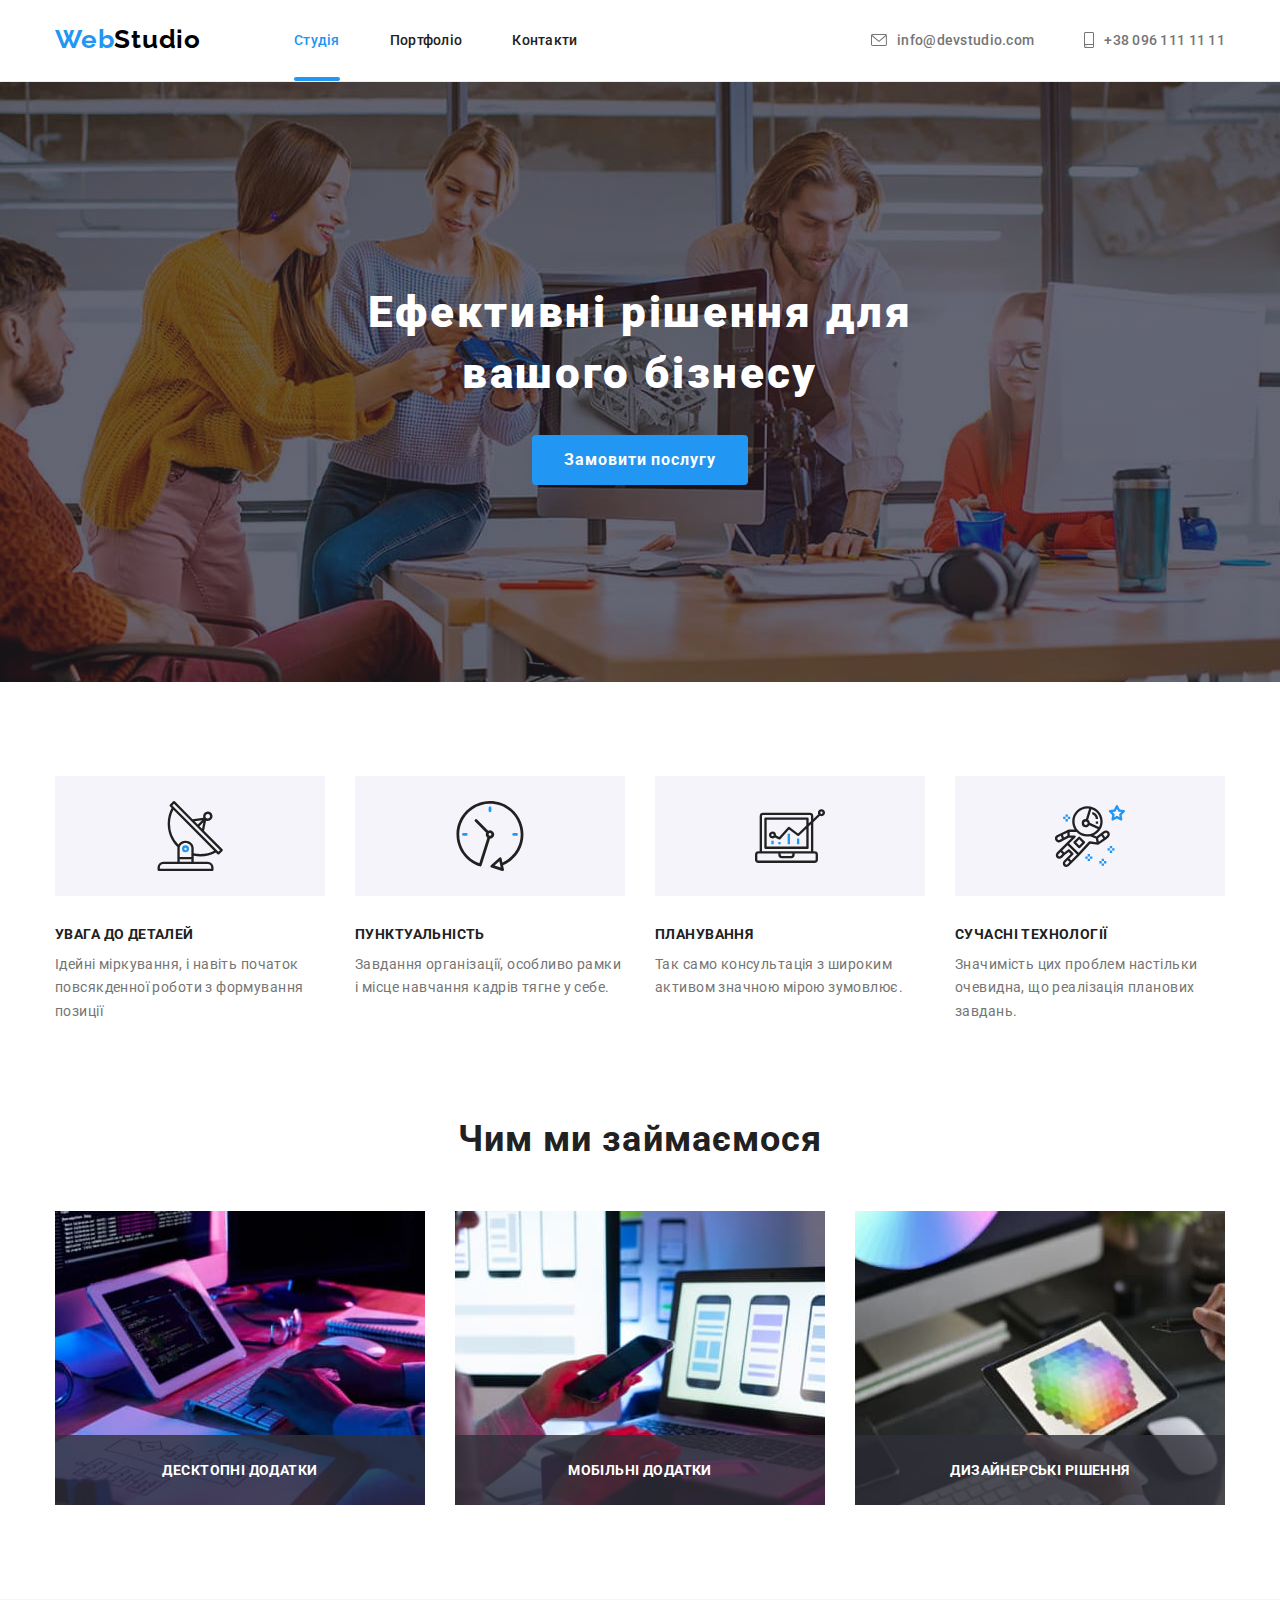
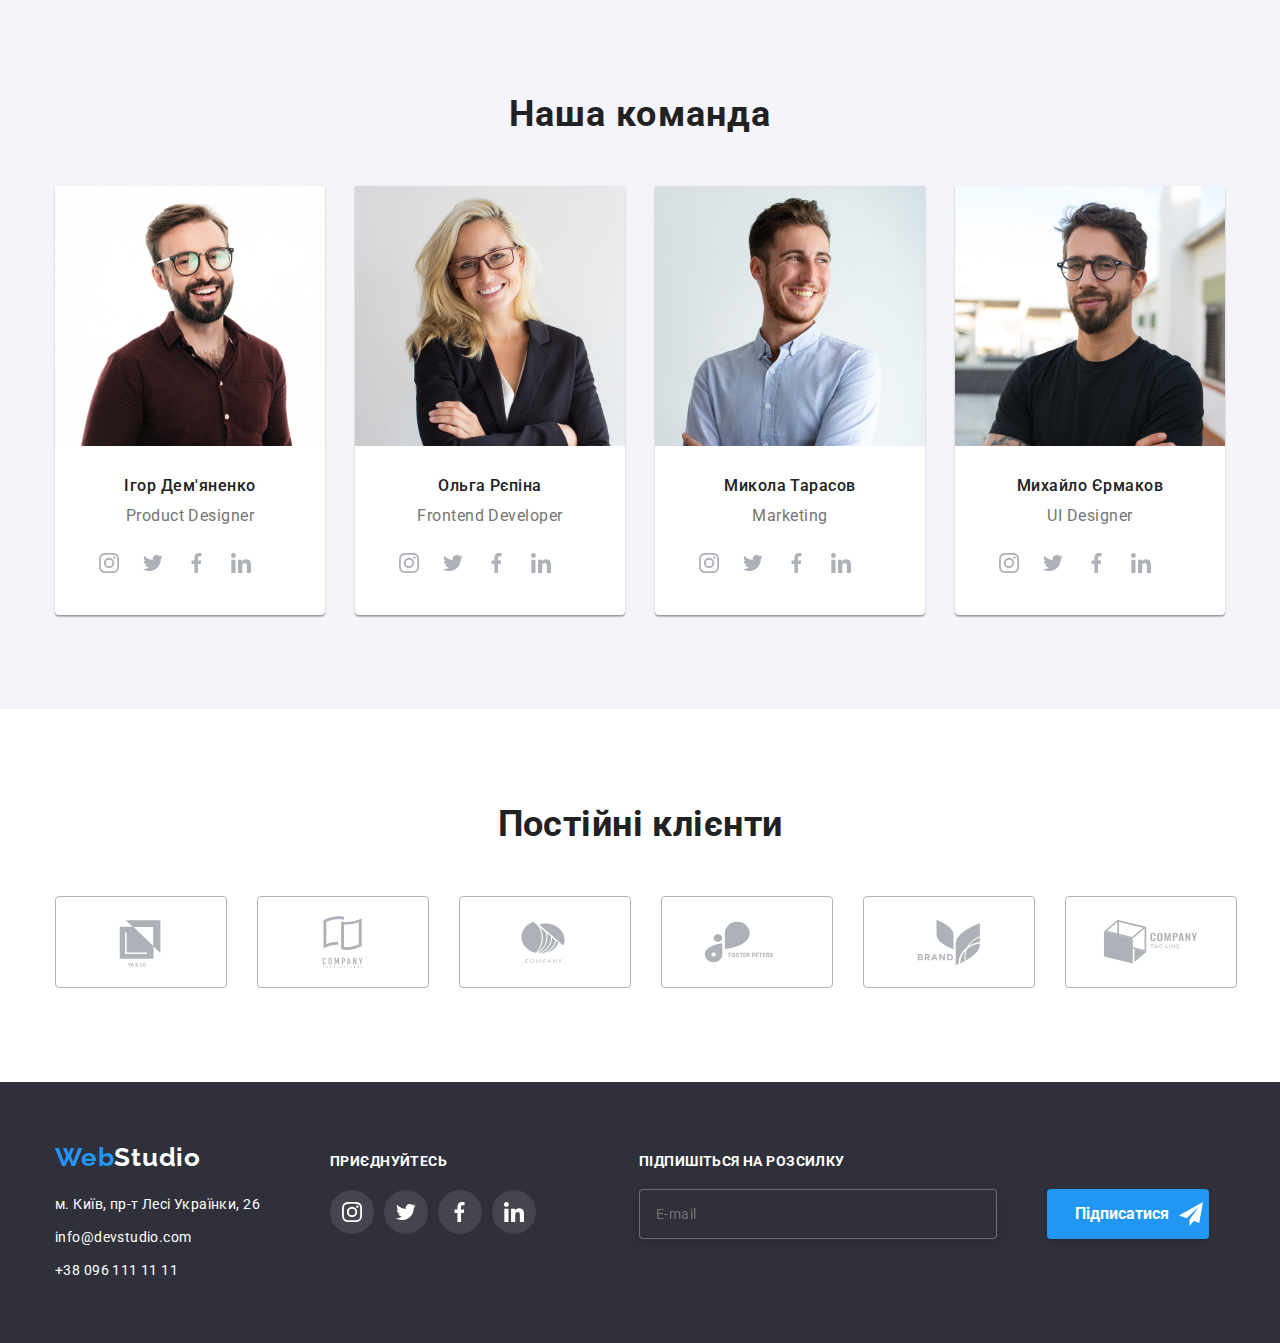
==== commit ef0f26a2: "homework 8 first try" ====
--- a/index.html
+++ b/index.html
@@ -828,7 +828,7 @@
       </div>
     </footer>
 
-    <!-- <div class="backdrop is-hidden" data-modal>
+    <div class="backdrop is-hidden" data-modal>
   <div class="modal">
     <button type="button" class="modal__btn" data-modal-close>
       <svg  class="modal__close-icon" width="18" height="18">
@@ -903,7 +903,7 @@
 </form>
 
   </div>
-</div> -->
+</div>
 
     <script src="./js/modal.js"></script>
     <script src="./js/menu.js"></script>
--- a/css/main.min.css
+++ b/css/main.min.css
@@ -1 +1 @@
-body{background-color:var(--white-color);color:var(--main-text-color);font-family:Roboto,sans-serif;font-size:14px;letter-spacing:.03em}h1,h2,h3,h4,h5,h6,p,ul{margin-top:0;margin-bottom:0}ul{padding-left:0;padding-right:0}img{max-width:100%;display:block;height:auto}@media screen and (max-width: 1199px){.section{padding-top:60px;padding-bottom:60px}}@media screen and (min-width: 1200px){.section{padding-top:94px;padding-bottom:94px}}.link{text-decoration:none}.list{list-style:none}.container{margin-left:auto;margin-right:auto;padding-left:15px;padding-right:15px}@media screen and (min-width: 480px){.container{width:480px}}@media screen and (min-width: 768px){.container{width:768px}}@media screen and (min-width: 1200px){.container{width:1200px}}.visually-hidden{position:absolute;width:1px;height:1px;margin:-1px;border:0;padding:0;clip:rect(0 0 0 0);overflow:hidden}.page-header{border-bottom:1px solid #ececec;position:relative}.page-header__wrap{display:-webkit-box;display:-ms-flexbox;display:flex;-webkit-box-align:center;-ms-flex-align:center;align-items:center}.logo{color:#000;font-family:Raleway,sans-serif;font-size:26px;font-weight:700;line-height:1.2;letter-spacing:.03em;padding-top:24px;padding-bottom:25px}.logo__element{color:#2196f3}.page-header__nav{margin-left:93px}.page-header__nav-list{display:-webkit-box;display:-ms-flexbox;display:flex}.page-header__nav-item{margin-right:50px}.page-header__nav-item:last-child{margin-right:0}.page-header__nav-link{color:#212121;font-weight:500;line-height:1.2;letter-spacing:.02em;padding-top:32px;padding-bottom:32px;display:inline-block;position:relative;-webkit-transition:color 250ms cubic-bezier(0.4, 0, 0.2, 1);transition:color 250ms cubic-bezier(0.4, 0, 0.2, 1)}.page-header__nav-link:hover,.page-header__nav-link:focus{color:#2196f3}.page-header__nav-link--current{color:#2196f3}.page-header__nav-link--current::after{content:"";display:inline-block;position:absolute;left:0;bottom:0;height:4px;width:100%;border-radius:2px;background-color:#2196f3}.page-header__contact-list{display:-webkit-box;display:-ms-flexbox;display:flex;margin-left:auto}@media screen and (min-width: 768px)and (max-width: 1199px){.page-header__contact-list{-webkit-box-orient:vertical;-webkit-box-direction:normal;-ms-flex-direction:column;flex-direction:column}}@media screen and (min-width: 1200px){.page-header__contact-item{-webkit-box-align:center;-ms-flex-align:center;align-items:center}.page-header__contact-item:first-child{margin-right:50px}}@media screen and (min-width: 768px){.page-header__contact-item{margin-bottom:10px}.page-header__contact-item:last-child{margin-bottom:0}}.page-header__contact-link{color:#757575;font-weight:500;line-height:1.2;letter-spacing:.02em;display:-webkit-box;display:-ms-flexbox;display:flex;-webkit-box-align:center;-ms-flex-align:center;align-items:center;-webkit-transition:color 250ms cubic-bezier(0.4, 0, 0.2, 1);transition:color 250ms cubic-bezier(0.4, 0, 0.2, 1)}.page-header__contact-link:hover,.page-header__contact-link:focus{color:#2196f3}@media screen and (min-width: 1200px){.page-header__contact-link{padding-top:32px;padding-bottom:32px}}.page-header__icon{margin-right:10px;fill:#757575}.page-header__contact-link:hover .page-header__icon-envelope{fill:#2196f3}.page-header__contact-link:hover .page-header__icon-smartphone{fill:#2196f3}.page-header__nav-btn{margin:0;padding:0;border:none;background-color:rgba(0,0,0,0);display:-webkit-inline-box;display:-ms-inline-flexbox;display:inline-flex;width:40px;height:40px;position:absolute;top:10px;right:10px;z-index:99}@media screen and (min-width: 481px){.page-header__nav-btn{display:none}}.page-header__icon-cross{display:none}.page-header__nav-btn.is-open .page-header__icon-cross{display:block}.page-header__nav-btn.is-open .page-header__icon-menu{display:none}@media screen and (max-width: 767px){.page-header__nav{display:none}}@media screen and (max-width: 767px){.page-header__contact-list{display:none}}@media screen and (min-width: 481px){.page-header__mobile-menu{display:none}}@media screen and (max-width: 480px){.page-header__mobile-menu{display:none;position:absolute;top:0;left:0;width:100%;background-color:#fff;height:796px;padding:48px 40px}.page-header__mobile-menu.is-open{display:-webkit-box;display:-ms-flexbox;display:flex;-webkit-box-orient:vertical;-webkit-box-direction:normal;-ms-flex-direction:column;flex-direction:column;-webkit-box-pack:justify;-ms-flex-pack:justify;justify-content:space-between}}@media screen and (max-width: 480px){.page-header__mobile-nav-item{margin-bottom:35px}.page-header__mobile-nav-item:last-child{margin-bottom:0}}.page-header__mobile-nav-link{font-family:inherit;color:#212121;font-weight:500;letter-spacing:.02em;display:inline-block;-webkit-transition:color 250ms cubic-bezier(0.4, 0, 0.2, 1);transition:color 250ms cubic-bezier(0.4, 0, 0.2, 1);font-size:14px;line-height:1.1428571429}@media screen and (max-width: 480px){.page-header__mobile-nav-link{font-size:40px;line-height:1.2}}@media screen and (max-width: 480px){.page-header__mobile-nav-link:hover,.page-header__mobile-nav-link:focus{color:#2196f3}}@media screen and (max-width: 480px){.page-header__mobile-nav-link--current{color:#2196f3}}@media screen and (max-width: 480px){.page-header__mobile-contacts-list{margin-bottom:64px}}@media screen and (max-width: 480px){.page-header__mobile-contact-item{margin-bottom:32px}.page-header__mobile-contact-item:last-child{margin-bottom:0}}.page-header__mobile-contact-link{color:#757575;font-weight:500;font-family:inherit;letter-spacing:.02em;-webkit-transition:color 250ms cubic-bezier(0.4, 0, 0.2, 1);transition:color 250ms cubic-bezier(0.4, 0, 0.2, 1);font-size:12px;line-height:1.1666666667}@media screen and (max-width: 480px){.page-header__mobile-contact-link{font-size:34px;line-height:1.2}}.page-header__mobile-contact-link:hover,.page-header__mobile-contact-link:focus{color:#2196f3}.mobile-menu-list{display:-webkit-box;display:-ms-flexbox;display:flex}.mobile-menu-item{border-right:1px solid rgba(33,33,33,.2);padding-right:10px;padding-left:10px}.mobile-menu-item:last-child{border-right:none;padding-right:0}.mobile-menu-item:first-child{padding-left:0}.mobile-menu-link{font-family:inherit;font-weight:500;font-size:18px;line-height:1.2222222222;letter-spacing:.02em;color:#2196f3}.hero{background-color:#2f303a;padding-top:200px;padding-bottom:200px;height:600px;max-width:1600px;margin-left:auto;margin-right:auto;background-position:center;background-repeat:no-repeat;background-size:cover;background-image:-webkit-gradient(linear, left top, left bottom, from(rgba(47, 48, 58, 0.4)), to(rgba(47, 48, 58, 0.4))),url(../images/images-studio/hero/imgdesktop.jpg);background-image:linear-gradient(rgba(47, 48, 58, 0.4), rgba(47, 48, 58, 0.4)),url(../images/images-studio/hero/imgdesktop.jpg)}@media screen and (min-width: 1200px)and (min-device-pixel-ratio: 2),screen and (min-width: 1200px)and (-webkit-min-device-pixel-ratio: 2),screen and (min-width: 1200px)and (min-resolution: 192dpi),screen and (min-width: 1200px)and (min-resolution: 2dppx){.hero{background-image:-webkit-gradient(linear, left top, left bottom, from(rgba(47, 48, 58, 0.4)), to(rgba(47, 48, 58, 0.4))),url(../images/images-studio/hero/imgdesktop@2x.jpg);background-image:linear-gradient(rgba(47, 48, 58, 0.4), rgba(47, 48, 58, 0.4)),url(../images/images-studio/hero/imgdesktop@2x.jpg)}}@media screen and (min-width: 768px)and (max-width: 1199px){.hero{background-image:-webkit-gradient(linear, left top, left bottom, from(rgba(47, 48, 58, 0.4)), to(rgba(47, 48, 58, 0.4))),url(../images/images-studio/hero/imgtablet.jpg);background-image:linear-gradient(rgba(47, 48, 58, 0.4), rgba(47, 48, 58, 0.4)),url(../images/images-studio/hero/imgtablet.jpg)}}@media screen and (min-width: 768px)and (max-width: 1199px)and (min-device-pixel-ratio: 2),screen and (min-width: 768px)and (max-width: 1199px)and (-webkit-min-device-pixel-ratio: 2),screen and (min-width: 768px)and (max-width: 1199px)and (min-resolution: 192dpi),screen and (min-width: 768px)and (max-width: 1199px)and (min-resolution: 2dppx){.hero{background-image:-webkit-gradient(linear, left top, left bottom, from(rgba(47, 48, 58, 0.4)), to(rgba(47, 48, 58, 0.4))),url(../images/images-studio/hero/imgtablet@2x.jpg);background-image:linear-gradient(rgba(47, 48, 58, 0.4), rgba(47, 48, 58, 0.4)),url(../images/images-studio/hero/imgtablet@2x.jpg)}}@media screen and (max-width: 480px){.hero{background-image:-webkit-gradient(linear, left top, left bottom, from(rgba(47, 48, 58, 0.4)), to(rgba(47, 48, 58, 0.4))),url(../images/images-studio/hero/imgmobile.jpg);background-image:linear-gradient(rgba(47, 48, 58, 0.4), rgba(47, 48, 58, 0.4)),url(../images/images-studio/hero/imgmobile.jpg)}}@media screen and (max-width: 480px)and (min-device-pixel-ratio: 2),screen and (max-width: 480px)and (-webkit-min-device-pixel-ratio: 2),screen and (max-width: 480px)and (min-resolution: 192dpi),screen and (max-width: 480px)and (min-resolution: 2dppx){.hero{background-image:-webkit-gradient(linear, left top, left bottom, from(rgba(47, 48, 58, 0.4)), to(rgba(47, 48, 58, 0.4))),url(../images/images-studio/hero/imgmobile@2x.jpg);background-image:linear-gradient(rgba(47, 48, 58, 0.4), rgba(47, 48, 58, 0.4)),url(../images/images-studio/hero/imgmobile@2x.jpg)}}.hero__title{color:#fff;font-family:Roboto,sans-serif;font-size:44px;font-weight:900;line-height:1.4;letter-spacing:.06em;margin-bottom:30px}@media screen and (max-width: 1199px){.hero__title{font-size:26px;line-height:1.6153846154}}.hero__button{color:#fff;background-color:#2196f3;font-family:inherit;font-size:16px;font-weight:700;line-height:1.9;letter-spacing:.06em;text-align:center;border:none;border-radius:4px;cursor:pointer;display:inline-block;margin-right:auto;margin-left:auto;min-width:216px;height:50px;-webkit-transition:background-color 250ms cubic-bezier(0.4, 0, 0.2, 1);transition:background-color 250ms cubic-bezier(0.4, 0, 0.2, 1)}.hero__button:hover,.hero__button:focus{background-color:#188ce8}.hero>.container{text-align:center}.hero__flex{display:-webkit-box;display:-ms-flexbox;display:flex;-webkit-box-orient:vertical;-webkit-box-direction:normal;-ms-flex-direction:column;flex-direction:column}@media screen and (min-width: 1199px){.features{padding-bottom:0px}}@media screen and (min-width: 768px)and (max-width: 1199px){.features__list{display:-webkit-box;display:-ms-flexbox;display:flex;-ms-flex-wrap:wrap;flex-wrap:wrap;gap:30px}}@media screen and (min-width: 1200px){.features__list{display:-webkit-box;display:-ms-flexbox;display:flex}}@media screen and (max-width: 480px){.features__item{width:100%;margin-bottom:30px}.features__item:last-child{margin-bottom:0}}@media screen and (min-width: 768px){.features__item{-ms-flex-preferred-size:calc((100% - 30px)/2);flex-basis:calc((100% - 30px)/2)}}@media screen and (min-width: 1200px){.features__item{margin-right:30px;-ms-flex-preferred-size:270px;flex-basis:270px}.features__item:last-child{margin-right:0}}.features__title{margin-bottom:10px;color:#212121;font-weight:700;line-height:1.2;letter-spacing:.03em;text-align:left;font-size:14px}@media screen and (max-width: 480px){.features__title{text-align:center}}.features__desc{color:#757575;line-height:1.7;letter-spacing:.03em;text-align:left}.features__antenna,.features__clock,.features__computer,.features__astronaut{width:70px;height:70px}.features__icon{display:-webkit-box;display:-ms-flexbox;display:flex;-webkit-box-pack:center;-ms-flex-pack:center;justify-content:center;-webkit-box-align:center;-ms-flex-align:center;align-items:center;background-color:#f5f4fa;margin-bottom:30px;height:120px}@media screen and (max-width: 480px){.features__icon{width:100%;margin-bottom:30px}}@media screen and (max-width: 1199px){.work-specification{display:none}}.work-specification__list{display:-webkit-box;display:-ms-flexbox;display:flex}.work-specification__item{margin-right:30px;-ms-flex-preferred-size:370px;flex-basis:370px}.work-specification__item:last-child{margin-right:0}.work-specification__title{color:#212121;font-family:Roboto,sans-serif;font-size:36px;font-weight:700;line-height:1.2;letter-spacing:.03em;text-align:center;margin-bottom:50px}.work-specification__img{display:block}.work-specification__overlay{position:relative}.work-specification__field{position:absolute;left:0;bottom:0;width:370px;height:70px;background-color:rgba(47,48,58,.8);display:-webkit-inline-box;display:-ms-inline-flexbox;display:inline-flex;-webkit-box-pack:center;-ms-flex-pack:center;justify-content:center;-webkit-box-align:center;-ms-flex-align:center;align-items:center;color:#fff;font-weight:700;font-size:14px;line-height:1.1428571429;letter-spacing:.03em;text-transform:uppercase}.team{background-color:#f5f4fa;text-align:center}.team__title{color:#212121;font-family:Roboto,sans-serif;font-size:36px;font-weight:700;line-height:1.2;letter-spacing:.03em;text-align:center;margin-bottom:50px}@media screen and (max-width: 1199px){.team__title{font-size:28px;line-height:1.1428571429;margin-bottom:30px}}.team__list{display:-webkit-box;display:-ms-flexbox;display:flex}@media screen and (max-width: 1199px){.team__list{-ms-flex-wrap:wrap;flex-wrap:wrap;gap:30px}}.team__item{background-color:#fff;-webkit-box-shadow:0px 1px 3px rgba(0,0,0,.12),0px 1px 1px rgba(0,0,0,.14),0px 2px 1px rgba(0,0,0,.2);box-shadow:0px 1px 3px rgba(0,0,0,.12),0px 1px 1px rgba(0,0,0,.14),0px 2px 1px rgba(0,0,0,.2);border-radius:0px 0px 4px 4px}@media screen and (max-width: 480px){.team__item{width:100%}}@media screen and (min-width: 768px){.team__item{-ms-flex-preferred-size:calc((100% - 30px)/2);flex-basis:calc((100% - 30px)/2)}}@media screen and (min-width: 1200px){.team__item{margin-right:30px}.team__item:last-child{margin-right:0}}.team__image{display:block;max-width:100%}@media screen and (max-width: 1199px){.team__content{padding-top:30px;padding-bottom:24px}}@media screen and (min-width: 1200px){.team__content{padding:30px 32px}}.team__member{color:#212121;font-family:Roboto,sans-serif;font-size:16px;font-weight:500;line-height:1.2;letter-spacing:.03em;margin-bottom:10px}.team__position{color:#757575;font-family:Roboto,sans-serif;font-size:16px;line-height:1.2;letter-spacing:.03em;margin-bottom:16px}.social-media{display:-webkit-box;display:-ms-flexbox;display:flex}@media screen and (max-width: 1199px){.social-media{-webkit-box-pack:center;-ms-flex-pack:center;justify-content:center}}.social-media__link{display:-webkit-box;display:-ms-flexbox;display:flex;-webkit-box-pack:center;-ms-flex-pack:center;justify-content:center;-webkit-box-align:center;-ms-flex-align:center;align-items:center;width:44px;height:44px;color:#afb1b8;border-radius:50%;-webkit-transition:color 250ms cubic-bezier(0.4, 0, 0.2, 1),background-color 250ms cubic-bezier(0.4, 0, 0.2, 1),border-radius 250ms cubic-bezier(0.4, 0, 0.2, 1);transition:color 250ms cubic-bezier(0.4, 0, 0.2, 1),background-color 250ms cubic-bezier(0.4, 0, 0.2, 1),border-radius 250ms cubic-bezier(0.4, 0, 0.2, 1)}.social-media__link:hover{color:#fff;background-color:#2196f3;border-radius:50%}@media screen and (max-width: 480px){.social-media__link{margin-right:10px}}.social-media__icon{width:20px;height:20px;fill:currentColor}.clients__title{font-weight:700;color:#212121;text-align:center;font-size:36px;line-height:1.2;margin-bottom:50px}@media screen and (max-width: 1199px){.clients__title{font-size:28px;line-height:1.1428571429}}.clients-list{display:-webkit-box;display:-ms-flexbox;display:flex}@media screen and (max-width: 1199px){.clients-list{-ms-flex-wrap:wrap;flex-wrap:wrap;gap:30px}}.clients-list__item{border:1px solid #afb1b8;border-radius:4px;height:92px;-webkit-transition:border 250ms cubic-bezier(0.4, 0, 0.2, 1);transition:border 250ms cubic-bezier(0.4, 0, 0.2, 1)}@media screen and (max-width: 480px){.clients-list__item{-ms-flex-preferred-size:calc((100% - 30px)/2);flex-basis:calc((100% - 30px)/2)}}@media screen and (min-width: 768px){.clients-list__item{-ms-flex-preferred-size:calc((100% - 60px)/3);flex-basis:calc((100% - 60px)/3)}}@media screen and (min-width: 1200px){.clients-list__item{margin-right:30px;-ms-flex-preferred-size:170px;flex-basis:170px}.clients-list__item:last-child{margin-right:0}}.clients-list__item:hover{border:1px solid #2196f3}.client__link{display:-webkit-box;display:-ms-flexbox;display:flex;-webkit-box-pack:center;-ms-flex-pack:center;justify-content:center;-webkit-box-align:center;-ms-flex-align:center;align-items:center;padding:16px 32px}@media screen and (max-width: 480px){.client__link{padding:0;height:100%}}.clients__icon{fill:#afb1b8;-webkit-transition:fill 250ms cubic-bezier(0.4, 0, 0.2, 1);transition:fill 250ms cubic-bezier(0.4, 0, 0.2, 1)}.clients-list__item:hover .clients__icon{fill:#2196f3}.footer{background-color:#2f303a;padding-top:60px;padding-bottom:60px}@media screen and (min-width: 1200px){.footer__flex{display:-webkit-box;display:-ms-flexbox;display:flex;-webkit-box-align:baseline;-ms-flex-align:baseline;align-items:baseline}}@media screen and (min-width: 768px)and (max-width: 1200px){.footer__flex-pos{-webkit-box-pack:justify;-ms-flex-pack:justify;justify-content:space-between;-webkit-box-align:baseline;-ms-flex-align:baseline;align-items:baseline;text-align:center;margin-bottom:60px;display:-webkit-box;display:-ms-flexbox;display:flex}}@media screen and (min-width: 1200px){.footer__flex-pos{-webkit-box-align:baseline;-ms-flex-align:baseline;align-items:baseline;display:-webkit-box;display:-ms-flexbox;display:flex}}.logo--theme-dark{color:#fff;margin-bottom:20px;display:block;padding-top:0;padding-bottom:0}@media screen and (max-width: 480px){.logo--theme-dark{text-align:center}}@media screen and (max-width: 480px){.footer__adress-wrap{text-align:center;margin-bottom:60px}}@media screen and (min-width: 1200px){.footer__adress-wrap{margin-right:70px}}.address__list{line-height:1.7;letter-spacing:.03em;font-style:normal}.address__item{margin-bottom:9px}.address__link{color:#fff}.address__link--active:hover{color:#2196f3}.join__title{font-weight:700;font-size:14px;line-height:1.2;color:#fff;text-transform:uppercase;margin-bottom:20px;letter-spacing:.03em}@media screen and (max-width: 480px){.join__title{text-align:center}}.join-list{display:-webkit-box;display:-ms-flexbox;display:flex}@media screen and (max-width: 480px){.join-list{-webkit-box-pack:center;-ms-flex-pack:center;justify-content:center;margin-bottom:60px}}.join-list__icon{width:20px;height:20px;fill:#fff}.join-list__link{display:-webkit-box;display:-ms-flexbox;display:flex;-webkit-box-pack:center;-ms-flex-pack:center;justify-content:center;-webkit-box-align:center;-ms-flex-align:center;align-items:center;background-color:#44454e;border-radius:50px;width:44px;height:44px;margin-right:10px;-webkit-transition:background-color 250ms cubic-bezier(0.4, 0, 0.2, 1);transition:background-color 250ms cubic-bezier(0.4, 0, 0.2, 1)}.join-list__link:hover{background-color:#2196f3}@media screen and (min-width: 1199px){.signup-form{margin-left:93px}}.signup-form__title{font-weight:700;font-size:14px;line-height:1.1428571429;letter-spacing:.03em;text-transform:uppercase;color:#fff;margin-bottom:20px}@media screen and (max-width: 1199px){.signup-form__title{text-align:center}}@media screen and (max-width: 1199px){.signup-form__wrap{display:-webkit-box;display:-ms-flexbox;display:flex;-webkit-box-orient:vertical;-webkit-box-direction:normal;-ms-flex-direction:column;flex-direction:column;-webkit-box-align:center;-ms-flex-align:center;align-items:center}}@media screen and (min-width: 1200px){.signup-form__wrap{display:-webkit-box;display:-ms-flexbox;display:flex;width:570px;height:50px;-webkit-box-pack:justify;-ms-flex-pack:justify;justify-content:space-between;-webkit-box-align:center;-ms-flex-align:center;align-items:center}}.signup-form__input{background-color:#2f303a;border:1px solid rgba(255,255,255,.3);-webkit-filter:drop-shadow(0px 4px 4px rgba(0, 0, 0, 0.15));filter:drop-shadow(0px 4px 4px rgba(0, 0, 0, 0.15));border-radius:4px;padding-left:16px;color:#fff;font-size:14px;line-height:1.1428571429;letter-spacing:.03em;outline:rgba(0,0,0,0)}@media screen and (max-width: 480px){.signup-form__input{max-width:100%}}@media screen and (max-width: 1199px){.signup-form__input{height:50px;margin-bottom:20px;width:450px}}@media screen and (min-width: 1200px){.signup-form__input{height:100%;width:358px}}.signup-form__btn{max-width:200px;background-color:#2196f3;-webkit-box-shadow:0px 4px 4px rgba(0,0,0,.15);box-shadow:0px 4px 4px rgba(0,0,0,.15);border-radius:4px;border:rgba(0,0,0,0);font-weight:700;font-size:16px;line-height:1.875;color:#fff;display:-webkit-box;display:-ms-flexbox;display:flex;-webkit-box-align:center;-ms-flex-align:center;align-items:center;padding-left:28px;cursor:pointer;-webkit-transition:background-color 250ms cubic-bezier(0.4, 0, 0.2, 1);transition:background-color 250ms cubic-bezier(0.4, 0, 0.2, 1)}.signup-form__btn:hover,.signup-form__btn:focus{background-color:#188ce8}@media screen and (max-width: 1199px){.signup-form__btn{height:50px}}@media screen and (min-width: 1200px){.signup-form__btn{height:100%}}.signup-form__icon{margin-left:10px}.backdrop{position:fixed;background-color:rgba(0,0,0,.2);top:0;left:0;width:100%;height:100%;opacity:1;-webkit-transition:opacity 500ms cubic-bezier(0.4, 0, 0.2, 1);transition:opacity 500ms cubic-bezier(0.4, 0, 0.2, 1)}.backdrop.is-hidden{opacity:0;pointer-events:none}.modal{position:absolute;top:50%;left:50%;-webkit-transform:translate(-50%, -50%);transform:translate(-50%, -50%);width:528px;height:581px;background-color:#fff;-webkit-box-shadow:0px 1px 3px rgba(0,0,0,.12),0px 1px 1px rgba(0,0,0,.14),0px 2px 1px rgba(0,0,0,.2);box-shadow:0px 1px 3px rgba(0,0,0,.12),0px 1px 1px rgba(0,0,0,.14),0px 2px 1px rgba(0,0,0,.2);border-radius:4px}.modal__btn{display:-webkit-box;display:-ms-flexbox;display:flex;-webkit-box-pack:end;-ms-flex-pack:end;justify-content:flex-end;-webkit-box-align:center;-ms-flex-align:center;align-items:center;position:absolute;top:8px;right:8px;background-color:var(--white-color);width:30px;height:30px;border-radius:50%;border:1px solid rgba(0,0,0,.1);cursor:pointer}.modal__close-icon{-webkit-transition:fill 250ms cubic-bezier(0.4, 0, 0.2, 1);transition:fill 250ms cubic-bezier(0.4, 0, 0.2, 1)}.modal__close-icon .modal__btn:focus,.modal__btn:hover .modal__close-icon{fill:#2196f3}.modal__title{padding-right:40px;padding-left:40px;padding-top:40px;margin-bottom:12px;font-weight:700;font-size:20px;line-height:1.15;text-align:center;letter-spacing:.03em;color:#212121}.contact-form{padding-left:40px;padding-right:40px;padding-bottom:43px}.contact-form__label{font-size:12px;line-height:1.1666666667;letter-spacing:.01em;color:#757575}.contact-form__input{display:block;width:448px;height:40px;border:1px solid rgba(33,33,33,.2);border-radius:4px;margin-bottom:10px;margin-top:4px;padding:0;padding-left:42px;-webkit-transition:border 250ms cubic-bezier(0.4, 0, 0.2, 1),outline 250ms cubic-bezier(0.4, 0, 0.2, 1);transition:border 250ms cubic-bezier(0.4, 0, 0.2, 1),outline 250ms cubic-bezier(0.4, 0, 0.2, 1)}.contact-form__input:focus,.contact-form__input:hover{border:1px solid #2196f3;outline:#2196f3}.contact-form__wrap{position:relative}.contact-form__icon{position:absolute;top:50%;left:12px;-webkit-transform:translateY(-50%);transform:translateY(-50%);-webkit-transition:fill 250ms cubic-bezier(0.4, 0, 0.2, 1);transition:fill 250ms cubic-bezier(0.4, 0, 0.2, 1)}.contact-form__input:focus+.contact-form__icon,.contact-form__input:hover+.contact-form__icon{fill:#2196f3}.contact-form__comment{padding:12px 16px;resize:none;width:448px;height:120px;border:1px solid rgba(33,33,33,.2);border-radius:4px;margin-bottom:20px;-webkit-transition:border 250ms cubic-bezier(0.4, 0, 0.2, 1),comment 250ms cubic-bezier(0.4, 0, 0.2, 1);transition:border 250ms cubic-bezier(0.4, 0, 0.2, 1),comment 250ms cubic-bezier(0.4, 0, 0.2, 1)}.contact-form__comment:hover,.contact-form__comment:focus{border:1px solid #2196f3;outline:#2196f3}.contact-form__comment::-webkit-input-placeholder{font-size:12px;line-height:1.1666666667;letter-spacing:.01em;color:rgba(117,117,117,.5)}.contact-form__comment::-moz-placeholder{font-size:12px;line-height:1.1666666667;letter-spacing:.01em;color:rgba(117,117,117,.5)}.contact-form__comment:-ms-input-placeholder{font-size:12px;line-height:1.1666666667;letter-spacing:.01em;color:rgba(117,117,117,.5)}.contact-form__comment::-ms-input-placeholder{font-size:12px;line-height:1.1666666667;letter-spacing:.01em;color:rgba(117,117,117,.5)}.contact-form__comment::placeholder{font-size:12px;line-height:1.1666666667;letter-spacing:.01em;color:rgba(117,117,117,.5)}.checkbox{margin-bottom:30px;display:-webkit-box;display:-ms-flexbox;display:flex;-webkit-box-align:center;-ms-flex-align:center;align-items:center;padding-left:15px}.checkbox__input{opacity:0;position:absolute}.checkbox__icon{fill:#212121;margin-right:9px;border-radius:2px;-webkit-transition:background-color 250ms cubic-bezier(0.4, 0, 0.2, 1);transition:background-color 250ms cubic-bezier(0.4, 0, 0.2, 1)}.checkbox__input:checked+.checkbox__icon{fill:none;background-color:#2196f3;background-image:url(../images/images-studio/checked.svg);background-repeat:no-repeat;background-position:center;border-radius:2px}.checkbox__policy{font-size:14px;line-height:1.7142857143;letter-spacing:.03em;color:#757575}.checkbox__policy-link{font-size:14px;line-height:1.7142857143;letter-spacing:.03em;color:#2196f3}.signup-form__submit-btn{width:200px;height:50px;font-weight:700;font-size:16px;line-height:1.875;letter-spacing:.06em;color:#fff;background-color:#2196f3;-webkit-box-shadow:0px 4px 4px rgba(0,0,0,.15);box-shadow:0px 4px 4px rgba(0,0,0,.15);border-radius:4px;border:rgba(0,0,0,0);display:block;margin-right:auto;margin-left:auto;-webkit-transition:background-color 250ms cubic-bezier(0.4, 0, 0.2, 1);transition:background-color 250ms cubic-bezier(0.4, 0, 0.2, 1);cursor:pointer}.signup-form__submit-btn:hover,.signup-form__submit-btn:focus{background-color:#188ce8}.portfolio-navigation__list{display:-webkit-box;display:-ms-flexbox;display:flex;-webkit-box-pack:center;-ms-flex-pack:center;justify-content:center;margin-bottom:30px}@media screen and (max-width: 480px){.portfolio-navigation__list{-ms-flex-wrap:wrap;flex-wrap:wrap;-webkit-box-pack:start;-ms-flex-pack:start;justify-content:flex-start;margin-bottom:40px}}.portfolio-navigation__item{margin-right:8px}.portfolio-navigation__item:hover,.portfolio-navigation__item:focus{-webkit-box-shadow:0px 3px 1px rgba(0,0,0,.1),0px 1px 2px rgba(0,0,0,.08),0px 2px 2px rgba(0,0,0,.12);box-shadow:0px 3px 1px rgba(0,0,0,.1),0px 1px 2px rgba(0,0,0,.08),0px 2px 2px rgba(0,0,0,.12)}.portfolio-navigation__item:last-child{margin-right:0}@media screen and (max-width: 480px){.portfolio-navigation__item{margin-bottom:15px}}.portfolio-navigation__button{background-color:#f5f4fa;color:#212121;font-family:inherit;font-size:16px;font-weight:500;line-height:1.6;letter-spacing:.03em;text-align:center;cursor:pointer;border:none;border-radius:4px;padding:6px 25px;-webkit-transition:background-color 250ms cubic-bezier(0.4, 0, 0.2, 1),color 250ms cubic-bezier(0.4, 0, 0.2, 1),-webkit-box-shadow 250ms cubic-bezier(0.4, 0, 0.2, 1);transition:background-color 250ms cubic-bezier(0.4, 0, 0.2, 1),color 250ms cubic-bezier(0.4, 0, 0.2, 1),-webkit-box-shadow 250ms cubic-bezier(0.4, 0, 0.2, 1);transition:background-color 250ms cubic-bezier(0.4, 0, 0.2, 1),color 250ms cubic-bezier(0.4, 0, 0.2, 1),box-shadow 250ms cubic-bezier(0.4, 0, 0.2, 1);transition:background-color 250ms cubic-bezier(0.4, 0, 0.2, 1),color 250ms cubic-bezier(0.4, 0, 0.2, 1),box-shadow 250ms cubic-bezier(0.4, 0, 0.2, 1),-webkit-box-shadow 250ms cubic-bezier(0.4, 0, 0.2, 1)}.portfolio-navigation__button:hover,.portfolio-navigation__button:focus{background-color:#2196f3;color:#fff;-webkit-box-shadow:0px 3px 1px rgba(0,0,0,.1),0px 1px 2px rgba(0,0,0,.08),0px 2px 2px rgba(0,0,0,.12);box-shadow:0px 3px 1px rgba(0,0,0,.1),0px 1px 2px rgba(0,0,0,.08),0px 2px 2px rgba(0,0,0,.12)}@media screen and (max-width: 1199px){.portolio-navigation{margin-bottom:60px}}@media screen and (min-width: 768px){.portfolio{gap:30px;-ms-flex-wrap:wrap;flex-wrap:wrap;display:-webkit-box;display:-ms-flexbox;display:flex}}.portfolio__item{width:100%;background:#fff;margin-bottom:30px;-webkit-transition:-webkit-box-shadow 250ms cubic-bezier(0.4, 0, 0.2, 1);transition:-webkit-box-shadow 250ms cubic-bezier(0.4, 0, 0.2, 1);transition:box-shadow 250ms cubic-bezier(0.4, 0, 0.2, 1);transition:box-shadow 250ms cubic-bezier(0.4, 0, 0.2, 1), -webkit-box-shadow 250ms cubic-bezier(0.4, 0, 0.2, 1)}.portfolio__item:hover,.portfolio__item:focus{-webkit-box-shadow:0px 1px 1px rgba(0,0,0,.12),0px 4px 4px rgba(0,0,0,.06),1px 4px 6px rgba(0,0,0,.16);box-shadow:0px 1px 1px rgba(0,0,0,.12),0px 4px 4px rgba(0,0,0,.06),1px 4px 6px rgba(0,0,0,.16)}@media screen and (min-width: 768px){.portfolio__item{-ms-flex-preferred-size:calc((100% - 30px)/2);flex-basis:calc((100% - 30px)/2)}}@media screen and (min-width: 1200px){.portfolio__item{-ms-flex-preferred-size:calc((100% - 60px)/3);flex-basis:calc((100% - 60px)/3)}}.portfolio__img{display:block;width:100%}.portfolio__title{color:#212121;font-family:Roboto,sans-serif;font-size:18px;font-weight:700;line-height:2;letter-spacing:.06em;margin-bottom:4px}.portfolio__text{color:#757575;font-family:Roboto;font-size:16px;line-height:1.9;letter-spacing:.03em}.portfolio__overlay{font-size:18px;line-height:1.5;color:#fff}.portfolio__position{position:relative;overflow:hidden}.portfolio__wrap{position:absolute;left:0;top:0;-webkit-transform:translateY(100%);transform:translateY(100%);background-color:rgba(33,150,243,.9);width:100%;height:100%;display:-webkit-box;display:-ms-flexbox;display:flex;-webkit-box-align:center;-ms-flex-align:center;align-items:center;padding-left:24px;padding-right:24px;-webkit-transition:-webkit-transform 250ms cubic-bezier(0.4, 0, 0.2, 1);transition:-webkit-transform 250ms cubic-bezier(0.4, 0, 0.2, 1);transition:transform 250ms cubic-bezier(0.4, 0, 0.2, 1);transition:transform 250ms cubic-bezier(0.4, 0, 0.2, 1), -webkit-transform 250ms cubic-bezier(0.4, 0, 0.2, 1)}.portfolio__item:hover .portfolio__wrap{-webkit-transform:translateY(0);transform:translateY(0)}.portfolio__content{padding:20px 24px;border-left:1px solid #eee;border-right:1px solid #eee;border-bottom:1px solid #eee}/*# sourceMappingURL=main.min.css.map */+body{background-color:var(--white-color);color:var(--main-text-color);font-family:Roboto,sans-serif;font-size:14px;letter-spacing:.03em}h1,h2,h3,h4,h5,h6,p,ul{margin-top:0;margin-bottom:0}ul{padding-left:0;padding-right:0}img{max-width:100%;display:block;height:auto}@media screen and (max-width: 1199px){.section{padding-top:60px;padding-bottom:60px}}@media screen and (min-width: 1200px){.section{padding-top:94px;padding-bottom:94px}}.link{text-decoration:none}.list{list-style:none}.container{margin-left:auto;margin-right:auto;padding-left:15px;padding-right:15px}@media screen and (min-width: 480px){.container{width:480px}}@media screen and (min-width: 768px){.container{width:768px}}@media screen and (min-width: 1200px){.container{width:1200px}}.visually-hidden{position:absolute;width:1px;height:1px;margin:-1px;border:0;padding:0;clip:rect(0 0 0 0);overflow:hidden}.page-header{border-bottom:1px solid #ececec;position:relative}.page-header__wrap{display:-webkit-box;display:-ms-flexbox;display:flex;-webkit-box-align:center;-ms-flex-align:center;align-items:center}.logo{color:#000;font-family:Raleway,sans-serif;font-size:26px;font-weight:700;line-height:1.2;letter-spacing:.03em;padding-top:24px;padding-bottom:25px}.logo__element{color:#2196f3}.page-header__nav{margin-left:93px}.page-header__nav-list{display:-webkit-box;display:-ms-flexbox;display:flex}.page-header__nav-item{margin-right:50px}.page-header__nav-item:last-child{margin-right:0}.page-header__nav-link{color:#212121;font-weight:500;line-height:1.2;letter-spacing:.02em;padding-top:32px;padding-bottom:32px;display:inline-block;position:relative;-webkit-transition:color 250ms cubic-bezier(0.4, 0, 0.2, 1);transition:color 250ms cubic-bezier(0.4, 0, 0.2, 1)}.page-header__nav-link:hover,.page-header__nav-link:focus{color:#2196f3}.page-header__nav-link--current{color:#2196f3}.page-header__nav-link--current::after{content:"";display:inline-block;position:absolute;left:0;bottom:0;height:4px;width:100%;border-radius:2px;background-color:#2196f3}.page-header__contact-list{display:-webkit-box;display:-ms-flexbox;display:flex;-webkit-box-align:center;-ms-flex-align:center;align-items:center;margin-left:auto}@media screen and (min-width: 768px)and (max-width: 1199px){.page-header__contact-list{-webkit-box-orient:vertical;-webkit-box-direction:normal;-ms-flex-direction:column;flex-direction:column;-webkit-box-align:start;-ms-flex-align:start;align-items:flex-start}}@media screen and (min-width: 1200px){.page-header__contact-item{-webkit-box-align:center;-ms-flex-align:center;align-items:center}.page-header__contact-item:first-child{margin-right:50px}}@media screen and (min-width: 768px)and (max-width: 1199px){.page-header__contact-item{margin-bottom:10px}.page-header__contact-item:last-child{margin-bottom:0}}.page-header__contact-link{color:#757575;font-weight:500;line-height:1.2;letter-spacing:.02em;display:-webkit-box;display:-ms-flexbox;display:flex;-webkit-box-align:center;-ms-flex-align:center;align-items:center;-webkit-transition:color 250ms cubic-bezier(0.4, 0, 0.2, 1);transition:color 250ms cubic-bezier(0.4, 0, 0.2, 1)}.page-header__contact-link:hover,.page-header__contact-link:focus{color:#2196f3}@media screen and (min-width: 1200px){.page-header__contact-link{padding-top:32px;padding-bottom:32px}}.page-header__icon{margin-right:10px;fill:#757575}.page-header__contact-link:hover .page-header__icon-envelope{fill:#2196f3}.page-header__contact-link:hover .page-header__icon-smartphone{fill:#2196f3}.page-header__nav-btn{margin:0;padding:0;border:none;background-color:rgba(0,0,0,0);display:-webkit-inline-box;display:-ms-inline-flexbox;display:inline-flex;width:40px;height:40px;position:absolute;top:10px;right:10px;z-index:2}@media screen and (min-width: 481px){.page-header__nav-btn{display:none}}.page-header__icon-cross{display:none}.page-header__nav-btn.is-open .page-header__icon-cross{display:block}.page-header__nav-btn.is-open .page-header__icon-menu{display:none}@media screen and (max-width: 767px){.page-header__nav{display:none}}@media screen and (max-width: 767px){.page-header__contact-list{display:none}}@media screen and (min-width: 481px){.page-header__mobile-menu{display:none}}@media screen and (max-width: 480px){.page-header__mobile-menu{display:none;position:absolute;top:0;left:0;width:100%;background-color:#fff;height:796px;padding:48px 40px}.page-header__mobile-menu.is-open{display:-webkit-box;display:-ms-flexbox;display:flex;-webkit-box-orient:vertical;-webkit-box-direction:normal;-ms-flex-direction:column;flex-direction:column;-webkit-box-pack:justify;-ms-flex-pack:justify;justify-content:space-between;z-index:1}}@media screen and (max-width: 480px){.page-header__mobile-nav-item{margin-bottom:35px}.page-header__mobile-nav-item:last-child{margin-bottom:0}}.page-header__mobile-nav-link{font-family:inherit;color:#212121;font-weight:500;letter-spacing:.02em;display:inline-block;-webkit-transition:color 250ms cubic-bezier(0.4, 0, 0.2, 1);transition:color 250ms cubic-bezier(0.4, 0, 0.2, 1);font-size:14px;line-height:1.1428571429}@media screen and (max-width: 480px){.page-header__mobile-nav-link{font-size:40px;line-height:1.2}}@media screen and (max-width: 480px){.page-header__mobile-nav-link:hover,.page-header__mobile-nav-link:focus{color:#2196f3}}@media screen and (max-width: 480px){.page-header__mobile-nav-link--current{color:#2196f3}}@media screen and (max-width: 480px){.page-header__mobile-contacts-list{margin-bottom:64px}}@media screen and (max-width: 480px){.page-header__mobile-contact-item{margin-bottom:32px}.page-header__mobile-contact-item:last-child{margin-bottom:0}}.page-header__mobile-contact-link{color:#757575;font-weight:500;font-family:inherit;letter-spacing:.02em;-webkit-transition:color 250ms cubic-bezier(0.4, 0, 0.2, 1);transition:color 250ms cubic-bezier(0.4, 0, 0.2, 1);font-size:12px;line-height:1.1666666667}@media screen and (max-width: 480px){.page-header__mobile-contact-link{font-size:34px;line-height:1.2}}.page-header__mobile-contact-link:hover,.page-header__mobile-contact-link:focus{color:#2196f3}.mobile-menu-list{display:-webkit-box;display:-ms-flexbox;display:flex}.mobile-menu-item{border-right:1px solid rgba(33,33,33,.2);padding-right:10px;padding-left:10px}.mobile-menu-item:last-child{border-right:none;padding-right:0}.mobile-menu-item:first-child{padding-left:0}.mobile-menu-link{font-family:inherit;font-weight:500;font-size:18px;line-height:1.2222222222;letter-spacing:.02em;color:#2196f3}.hero{background-color:#2f303a;padding-top:118px;padding-bottom:118px;height:400px;max-width:480px;margin-left:auto;margin-right:auto;background-position:center;background-repeat:no-repeat;background-size:cover;background-image:-webkit-gradient(linear, left top, left bottom, from(rgba(47, 48, 58, 0.4)), to(rgba(47, 48, 58, 0.4))),url(../images/images-studio/hero/imgmobile.jpg);background-image:linear-gradient(rgba(47, 48, 58, 0.4), rgba(47, 48, 58, 0.4)),url(../images/images-studio/hero/imgmobile.jpg)}@media(min-device-pixel-ratio: 2),(-webkit-min-device-pixel-ratio: 2),(min-resolution: 192dpi),(min-resolution: 2dppx){.hero{background-image:-webkit-gradient(linear, left top, right top, from(rgba(47, 48, 58, 0.4)), to(rgba(47, 48, 58, 0.4))),url("../images/images-studio/hero/imgmobile@2x.jpg");background-image:linear-gradient(to right, rgba(47, 48, 58, 0.4), rgba(47, 48, 58, 0.4)),url("../images/images-studio/hero/imgmobile@2x.jpg")}}@media screen and (min-width: 768px){.hero{max-width:768px;background-image:-webkit-gradient(linear, left top, right top, from(rgba(47, 48, 58, 0.4)), to(rgba(47, 48, 58, 0.4))),url("../images/images-studio/hero/imgtablet.jpg");background-image:linear-gradient(to right, rgba(47, 48, 58, 0.4), rgba(47, 48, 58, 0.4)),url("../images/images-studio/hero/imgtablet.jpg")}}@media screen and (min-width: 768px)and (min-device-pixel-ratio: 2),screen and (min-width: 768px)and (-webkit-min-device-pixel-ratio: 2),screen and (min-width: 768px)and (min-resolution: 192dpi),screen and (min-width: 768px)and (min-resolution: 2dppx){.hero{background-image:-webkit-gradient(linear, left top, right top, from(rgba(47, 48, 58, 0.4)), to(rgba(47, 48, 58, 0.4))),url("../images/images-studio/hero/imgtablet@2x.jpg");background-image:linear-gradient(to right, rgba(47, 48, 58, 0.4), rgba(47, 48, 58, 0.4)),url("../images/images-studio/hero/imgtablet@2x.jpg")}}@media screen and (min-width: 1200px){.hero{padding-top:200px;padding-bottom:200px;height:600px;max-width:1600px;background-image:-webkit-gradient(linear, left top, right top, from(rgba(47, 48, 58, 0.4)), to(rgba(47, 48, 58, 0.4))),url("../images/images-studio/hero/imgdesktop.jpg");background-image:linear-gradient(to right, rgba(47, 48, 58, 0.4), rgba(47, 48, 58, 0.4)),url("../images/images-studio/hero/imgdesktop.jpg")}}@media screen and (min-width: 1200px)and (min-device-pixel-ratio: 2),screen and (min-width: 1200px)and (-webkit-min-device-pixel-ratio: 2),screen and (min-width: 1200px)and (min-resolution: 192dpi),screen and (min-width: 1200px)and (min-resolution: 2dppx){.hero{background-image:-webkit-gradient(linear, left top, right top, from(rgba(47, 48, 58, 0.4)), to(rgba(47, 48, 58, 0.4))),url("../images/images-studio/hero/imgdesktop@2x.jpg");background-image:linear-gradient(to right, rgba(47, 48, 58, 0.4), rgba(47, 48, 58, 0.4)),url("../images/images-studio/hero/imgdesktop@2x.jpg")}}.hero__title{color:#fff;font-family:Roboto,sans-serif;font-size:44px;font-weight:900;line-height:1.4;letter-spacing:.06em;margin-bottom:30px}@media screen and (max-width: 1199px){.hero__title{font-size:26px;line-height:1.6153846154}}.hero__button{color:#fff;background-color:#2196f3;font-family:inherit;font-size:16px;font-weight:700;line-height:1.9;letter-spacing:.06em;text-align:center;border:none;border-radius:4px;cursor:pointer;display:inline-block;margin-right:auto;margin-left:auto;min-width:216px;height:50px;-webkit-transition:background-color 250ms cubic-bezier(0.4, 0, 0.2, 1);transition:background-color 250ms cubic-bezier(0.4, 0, 0.2, 1)}.hero__button:hover,.hero__button:focus{background-color:#188ce8}.hero>.container{text-align:center}.hero__flex{display:-webkit-box;display:-ms-flexbox;display:flex;-webkit-box-orient:vertical;-webkit-box-direction:normal;-ms-flex-direction:column;flex-direction:column}@media screen and (min-width: 1199px){.features{padding-bottom:0px}}@media screen and (min-width: 768px)and (max-width: 1199px){.features__list{display:-webkit-box;display:-ms-flexbox;display:flex;-ms-flex-wrap:wrap;flex-wrap:wrap;gap:30px}}@media screen and (min-width: 1200px){.features__list{display:-webkit-box;display:-ms-flexbox;display:flex}}@media screen and (max-width: 480px){.features__item{width:100%;margin-bottom:30px}.features__item:last-child{margin-bottom:0}}@media screen and (min-width: 768px){.features__item{-ms-flex-preferred-size:calc((100% - 30px)/2);flex-basis:calc((100% - 30px)/2)}}@media screen and (min-width: 1200px){.features__item{margin-right:30px;-ms-flex-preferred-size:270px;flex-basis:270px}.features__item:last-child{margin-right:0}}.features__title{margin-bottom:10px;color:#212121;font-weight:700;line-height:1.2;letter-spacing:.03em;text-align:left;font-size:14px}@media screen and (max-width: 480px){.features__title{text-align:center}}.features__desc{color:#757575;line-height:1.7;letter-spacing:.03em;text-align:left}.features__antenna,.features__clock,.features__computer,.features__astronaut{width:70px;height:70px}.features__icon{display:-webkit-box;display:-ms-flexbox;display:flex;-webkit-box-pack:center;-ms-flex-pack:center;justify-content:center;-webkit-box-align:center;-ms-flex-align:center;align-items:center;background-color:#f5f4fa;margin-bottom:30px;height:120px}@media screen and (max-width: 480px){.features__icon{width:100%;margin-bottom:30px}}@media screen and (max-width: 1199px){.work-specification{display:none}}.work-specification__list{display:-webkit-box;display:-ms-flexbox;display:flex}.work-specification__item{margin-right:30px;-ms-flex-preferred-size:370px;flex-basis:370px}.work-specification__item:last-child{margin-right:0}.work-specification__title{color:#212121;font-family:Roboto,sans-serif;font-size:36px;font-weight:700;line-height:1.2;letter-spacing:.03em;text-align:center;margin-bottom:50px}.work-specification__img{display:block}.work-specification__overlay{position:relative}.work-specification__field{position:absolute;left:0;bottom:0;width:370px;height:70px;background-color:rgba(47,48,58,.8);display:-webkit-inline-box;display:-ms-inline-flexbox;display:inline-flex;-webkit-box-pack:center;-ms-flex-pack:center;justify-content:center;-webkit-box-align:center;-ms-flex-align:center;align-items:center;color:#fff;font-weight:700;font-size:14px;line-height:1.1428571429;letter-spacing:.03em;text-transform:uppercase}.team{background-color:#f5f4fa;text-align:center}.team__title{color:#212121;font-family:Roboto,sans-serif;font-size:36px;font-weight:700;line-height:1.2;letter-spacing:.03em;text-align:center;margin-bottom:50px}@media screen and (max-width: 1199px){.team__title{font-size:28px;line-height:1.1428571429;margin-bottom:30px}}.team__list{display:-webkit-box;display:-ms-flexbox;display:flex}@media screen and (max-width: 1199px){.team__list{-ms-flex-wrap:wrap;flex-wrap:wrap;gap:30px}}.team__item{background-color:#fff;-webkit-box-shadow:0px 1px 3px rgba(0,0,0,.12),0px 1px 1px rgba(0,0,0,.14),0px 2px 1px rgba(0,0,0,.2);box-shadow:0px 1px 3px rgba(0,0,0,.12),0px 1px 1px rgba(0,0,0,.14),0px 2px 1px rgba(0,0,0,.2);border-radius:0px 0px 4px 4px}@media screen and (max-width: 480px){.team__item{width:100%}}@media screen and (min-width: 768px){.team__item{-ms-flex-preferred-size:calc((100% - 30px)/2);flex-basis:calc((100% - 30px)/2)}}@media screen and (min-width: 1200px){.team__item{margin-right:30px}.team__item:last-child{margin-right:0}}.team__image{display:block;max-width:100%}@media screen and (max-width: 1199px){.team__content{padding-top:30px;padding-bottom:24px}}@media screen and (min-width: 1200px){.team__content{padding:30px 32px}}.team__member{color:#212121;font-family:Roboto,sans-serif;font-size:16px;font-weight:500;line-height:1.2;letter-spacing:.03em;margin-bottom:10px}.team__position{color:#757575;font-family:Roboto,sans-serif;font-size:16px;line-height:1.2;letter-spacing:.03em;margin-bottom:16px}.social-media{display:-webkit-box;display:-ms-flexbox;display:flex}@media screen and (max-width: 1199px){.social-media{-webkit-box-pack:center;-ms-flex-pack:center;justify-content:center}}.social-media__link{display:-webkit-box;display:-ms-flexbox;display:flex;-webkit-box-pack:center;-ms-flex-pack:center;justify-content:center;-webkit-box-align:center;-ms-flex-align:center;align-items:center;width:44px;height:44px;color:#afb1b8;border-radius:50%;-webkit-transition:color 250ms cubic-bezier(0.4, 0, 0.2, 1),background-color 250ms cubic-bezier(0.4, 0, 0.2, 1),border-radius 250ms cubic-bezier(0.4, 0, 0.2, 1);transition:color 250ms cubic-bezier(0.4, 0, 0.2, 1),background-color 250ms cubic-bezier(0.4, 0, 0.2, 1),border-radius 250ms cubic-bezier(0.4, 0, 0.2, 1)}.social-media__link:hover{color:#fff;background-color:#2196f3;border-radius:50%}@media screen and (max-width: 480px){.social-media__link{margin-right:10px}}.social-media__icon{width:20px;height:20px;fill:currentColor}.clients__title{font-weight:700;color:#212121;text-align:center;font-size:36px;line-height:1.2;margin-bottom:50px}@media screen and (max-width: 1199px){.clients__title{font-size:28px;line-height:1.1428571429}}.clients-list{display:-webkit-box;display:-ms-flexbox;display:flex}@media screen and (max-width: 1199px){.clients-list{-ms-flex-wrap:wrap;flex-wrap:wrap;gap:30px}}.clients-list__item{border:1px solid #afb1b8;border-radius:4px;height:92px;-webkit-transition:border 250ms cubic-bezier(0.4, 0, 0.2, 1);transition:border 250ms cubic-bezier(0.4, 0, 0.2, 1)}@media screen and (max-width: 480px){.clients-list__item{-ms-flex-preferred-size:calc((100% - 30px)/2);flex-basis:calc((100% - 30px)/2)}}@media screen and (min-width: 768px){.clients-list__item{-ms-flex-preferred-size:calc((100% - 60px)/3);flex-basis:calc((100% - 60px)/3)}}@media screen and (min-width: 1200px){.clients-list__item{margin-right:30px;-ms-flex-preferred-size:170px;flex-basis:170px}.clients-list__item:last-child{margin-right:0}}.clients-list__item:hover{border:1px solid #2196f3}.client__link{display:-webkit-box;display:-ms-flexbox;display:flex;-webkit-box-pack:center;-ms-flex-pack:center;justify-content:center;-webkit-box-align:center;-ms-flex-align:center;align-items:center;padding:16px 32px}@media screen and (max-width: 480px){.client__link{padding:0;height:100%}}.clients__icon{fill:#afb1b8;-webkit-transition:fill 250ms cubic-bezier(0.4, 0, 0.2, 1);transition:fill 250ms cubic-bezier(0.4, 0, 0.2, 1)}.clients-list__item:hover .clients__icon{fill:#2196f3}.footer{background-color:#2f303a;padding-top:60px;padding-bottom:60px}@media screen and (min-width: 1200px){.footer__flex{display:-webkit-box;display:-ms-flexbox;display:flex;-webkit-box-align:baseline;-ms-flex-align:baseline;align-items:baseline}}@media screen and (min-width: 768px)and (max-width: 1200px){.footer__flex-pos{-webkit-box-pack:justify;-ms-flex-pack:justify;justify-content:space-between;-webkit-box-align:baseline;-ms-flex-align:baseline;align-items:baseline;text-align:center;margin-bottom:60px;display:-webkit-box;display:-ms-flexbox;display:flex}}@media screen and (min-width: 1200px){.footer__flex-pos{-webkit-box-align:baseline;-ms-flex-align:baseline;align-items:baseline;display:-webkit-box;display:-ms-flexbox;display:flex}}.logo--theme-dark{color:#fff;margin-bottom:20px;display:block;padding-top:0;padding-bottom:0}@media screen and (max-width: 480px){.logo--theme-dark{text-align:center}}@media screen and (max-width: 480px){.footer__adress-wrap{text-align:center;margin-bottom:60px}}@media screen and (min-width: 1200px){.footer__adress-wrap{margin-right:70px}}.address__list{line-height:1.7;letter-spacing:.03em;font-style:normal}.address__item{margin-bottom:9px}.address__link{color:#fff}.address__link--active:hover{color:#2196f3}.join__title{font-weight:700;font-size:14px;line-height:1.2;color:#fff;text-transform:uppercase;margin-bottom:20px;letter-spacing:.03em}@media screen and (max-width: 480px){.join__title{text-align:center}}.join-list{display:-webkit-box;display:-ms-flexbox;display:flex}@media screen and (max-width: 480px){.join-list{-webkit-box-pack:center;-ms-flex-pack:center;justify-content:center;margin-bottom:60px}}.join-list__icon{width:20px;height:20px;fill:#fff}.join-list__link{display:-webkit-box;display:-ms-flexbox;display:flex;-webkit-box-pack:center;-ms-flex-pack:center;justify-content:center;-webkit-box-align:center;-ms-flex-align:center;align-items:center;background-color:#44454e;border-radius:50px;width:44px;height:44px;margin-right:10px;-webkit-transition:background-color 250ms cubic-bezier(0.4, 0, 0.2, 1);transition:background-color 250ms cubic-bezier(0.4, 0, 0.2, 1)}.join-list__link:hover{background-color:#2196f3}@media screen and (min-width: 1199px){.signup-form{margin-left:93px}}.signup-form__title{font-weight:700;font-size:14px;line-height:1.1428571429;letter-spacing:.03em;text-transform:uppercase;color:#fff;margin-bottom:20px}@media screen and (max-width: 1199px){.signup-form__title{text-align:center}}@media screen and (max-width: 1199px){.signup-form__wrap{display:-webkit-box;display:-ms-flexbox;display:flex;-webkit-box-orient:vertical;-webkit-box-direction:normal;-ms-flex-direction:column;flex-direction:column;-webkit-box-align:center;-ms-flex-align:center;align-items:center}}@media screen and (min-width: 1200px){.signup-form__wrap{display:-webkit-box;display:-ms-flexbox;display:flex;width:570px;height:50px;-webkit-box-pack:justify;-ms-flex-pack:justify;justify-content:space-between;-webkit-box-align:center;-ms-flex-align:center;align-items:center}}.signup-form__input{background-color:#2f303a;border:1px solid rgba(255,255,255,.3);-webkit-filter:drop-shadow(0px 4px 4px rgba(0, 0, 0, 0.15));filter:drop-shadow(0px 4px 4px rgba(0, 0, 0, 0.15));border-radius:4px;padding-left:16px;color:#fff;font-size:14px;line-height:1.1428571429;letter-spacing:.03em;outline:rgba(0,0,0,0)}@media screen and (max-width: 480px){.signup-form__input{max-width:100%}}@media screen and (max-width: 1199px){.signup-form__input{height:50px;margin-bottom:20px;width:450px}}@media screen and (min-width: 1200px){.signup-form__input{height:100%;width:358px}}.signup-form__btn{max-width:200px;background-color:#2196f3;-webkit-box-shadow:0px 4px 4px rgba(0,0,0,.15);box-shadow:0px 4px 4px rgba(0,0,0,.15);border-radius:4px;border:rgba(0,0,0,0);font-weight:700;font-size:16px;line-height:1.875;color:#fff;display:-webkit-box;display:-ms-flexbox;display:flex;-webkit-box-align:center;-ms-flex-align:center;align-items:center;padding-left:28px;cursor:pointer;-webkit-transition:background-color 250ms cubic-bezier(0.4, 0, 0.2, 1);transition:background-color 250ms cubic-bezier(0.4, 0, 0.2, 1)}.signup-form__btn:hover,.signup-form__btn:focus{background-color:#188ce8}@media screen and (max-width: 1199px){.signup-form__btn{height:50px}}@media screen and (min-width: 1200px){.signup-form__btn{height:100%}}.signup-form__icon{margin-left:10px}.backdrop{position:fixed;background-color:rgba(0,0,0,.2);top:0;left:0;width:100%;height:100%;opacity:1;-webkit-transition:opacity 500ms cubic-bezier(0.4, 0, 0.2, 1);transition:opacity 500ms cubic-bezier(0.4, 0, 0.2, 1);overflow-y:scroll}.backdrop.is-hidden{opacity:0;pointer-events:none}.modal{position:absolute;background-color:#fff;-webkit-box-shadow:0px 1px 3px rgba(0,0,0,.12),0px 1px 1px rgba(0,0,0,.14),0px 2px 1px rgba(0,0,0,.2);box-shadow:0px 1px 3px rgba(0,0,0,.12),0px 1px 1px rgba(0,0,0,.14),0px 2px 1px rgba(0,0,0,.2);border-radius:4px;width:450px;height:609px;z-index:999}@media screen and (max-width: 480px){.modal{margin-right:15px;margin-left:15px;margin-top:95px}}@media screen and (min-width: 768px){.modal{top:50%;left:50%;-webkit-transform:translate(-50%, -50%);transform:translate(-50%, -50%)}}@media screen and (min-width: 1200px){.modal{width:528px;height:581px}}.modal__btn{display:-webkit-box;display:-ms-flexbox;display:flex;-webkit-box-pack:end;-ms-flex-pack:end;justify-content:flex-end;-webkit-box-align:center;-ms-flex-align:center;align-items:center;position:absolute;top:8px;right:8px;background-color:var(--white-color);width:30px;height:30px;border-radius:50%;border:1px solid rgba(0,0,0,.1);cursor:pointer}.modal__close-icon{-webkit-transition:fill 250ms cubic-bezier(0.4, 0, 0.2, 1);transition:fill 250ms cubic-bezier(0.4, 0, 0.2, 1)}.modal__close-icon .modal__btn:focus,.modal__btn:hover .modal__close-icon{fill:#2196f3}.modal__title{padding-right:40px;padding-left:40px;padding-top:40px;margin-bottom:12px;font-weight:700;font-size:20px;line-height:1.15;text-align:center;letter-spacing:.03em;color:#212121}.contact-form{padding-left:40px;padding-right:40px;padding-bottom:40px}.contact-form__label{font-size:12px;line-height:1.1666666667;letter-spacing:.01em;color:#757575}.contact-form__input{display:block;width:370px;height:40px;border:1px solid rgba(33,33,33,.2);border-radius:4px;margin-bottom:10px;margin-top:4px;padding:0;padding-left:42px;-webkit-transition:border 250ms cubic-bezier(0.4, 0, 0.2, 1),outline 250ms cubic-bezier(0.4, 0, 0.2, 1);transition:border 250ms cubic-bezier(0.4, 0, 0.2, 1),outline 250ms cubic-bezier(0.4, 0, 0.2, 1)}.contact-form__input:focus,.contact-form__input:hover{border:1px solid #2196f3;outline:#2196f3}@media screen and (min-width: 1200px){.contact-form__input{width:448px}}.contact-form__wrap{position:relative}.contact-form__icon{position:absolute;top:50%;left:12px;-webkit-transform:translateY(-50%);transform:translateY(-50%);-webkit-transition:fill 250ms cubic-bezier(0.4, 0, 0.2, 1);transition:fill 250ms cubic-bezier(0.4, 0, 0.2, 1)}.contact-form__input:focus+.contact-form__icon,.contact-form__input:hover+.contact-form__icon{fill:#2196f3}.contact-form__comment{padding:12px 16px;width:370px;resize:none;height:120px;border:1px solid rgba(33,33,33,.2);border-radius:4px;margin-bottom:20px;-webkit-transition:border 250ms cubic-bezier(0.4, 0, 0.2, 1),comment 250ms cubic-bezier(0.4, 0, 0.2, 1);transition:border 250ms cubic-bezier(0.4, 0, 0.2, 1),comment 250ms cubic-bezier(0.4, 0, 0.2, 1)}@media screen and (min-width: 1200px){.contact-form__comment{width:448px}}.contact-form__comment:hover,.contact-form__comment:focus{border:1px solid #2196f3;outline:#2196f3}.contact-form__comment::-webkit-input-placeholder{font-size:12px;line-height:1.1666666667;letter-spacing:.01em;color:rgba(117,117,117,.5)}.contact-form__comment::-moz-placeholder{font-size:12px;line-height:1.1666666667;letter-spacing:.01em;color:rgba(117,117,117,.5)}.contact-form__comment:-ms-input-placeholder{font-size:12px;line-height:1.1666666667;letter-spacing:.01em;color:rgba(117,117,117,.5)}.contact-form__comment::-ms-input-placeholder{font-size:12px;line-height:1.1666666667;letter-spacing:.01em;color:rgba(117,117,117,.5)}.contact-form__comment::placeholder{font-size:12px;line-height:1.1666666667;letter-spacing:.01em;color:rgba(117,117,117,.5)}.checkbox{margin-bottom:30px;display:-webkit-box;display:-ms-flexbox;display:flex;-webkit-box-align:center;-ms-flex-align:center;align-items:center;padding-left:15px}.checkbox__input{opacity:0;position:absolute}.checkbox__icon{fill:#212121;margin-right:9px;border-radius:2px;-webkit-transition:background-color 250ms cubic-bezier(0.4, 0, 0.2, 1);transition:background-color 250ms cubic-bezier(0.4, 0, 0.2, 1)}.checkbox__input:checked+.checkbox__icon{fill:none;background-color:#2196f3;background-image:url(../images/images-studio/checked.svg);background-repeat:no-repeat;background-position:center;border-radius:2px}.checkbox__policy{font-size:14px;line-height:1.7142857143;letter-spacing:.03em;color:#757575}.checkbox__policy-link{font-size:14px;line-height:1.7142857143;letter-spacing:.03em;color:#2196f3}.signup-form__submit-btn{width:200px;height:50px;font-weight:700;font-size:16px;line-height:1.875;letter-spacing:.06em;color:#fff;background-color:#2196f3;-webkit-box-shadow:0px 4px 4px rgba(0,0,0,.15);box-shadow:0px 4px 4px rgba(0,0,0,.15);border-radius:4px;border:rgba(0,0,0,0);display:block;margin-right:auto;margin-left:auto;-webkit-transition:background-color 250ms cubic-bezier(0.4, 0, 0.2, 1);transition:background-color 250ms cubic-bezier(0.4, 0, 0.2, 1);cursor:pointer}.signup-form__submit-btn:hover,.signup-form__submit-btn:focus{background-color:#188ce8}.portfolio-navigation__list{display:-webkit-box;display:-ms-flexbox;display:flex;-webkit-box-pack:center;-ms-flex-pack:center;justify-content:center;margin-bottom:30px}@media screen and (max-width: 480px){.portfolio-navigation__list{-ms-flex-wrap:wrap;flex-wrap:wrap;-webkit-box-pack:start;-ms-flex-pack:start;justify-content:flex-start;margin-bottom:40px}}.portfolio-navigation__item{margin-right:8px}.portfolio-navigation__item:hover,.portfolio-navigation__item:focus{-webkit-box-shadow:0px 3px 1px rgba(0,0,0,.1),0px 1px 2px rgba(0,0,0,.08),0px 2px 2px rgba(0,0,0,.12);box-shadow:0px 3px 1px rgba(0,0,0,.1),0px 1px 2px rgba(0,0,0,.08),0px 2px 2px rgba(0,0,0,.12)}.portfolio-navigation__item:last-child{margin-right:0}@media screen and (max-width: 480px){.portfolio-navigation__item{margin-bottom:15px}}.portfolio-navigation__button{background-color:#f5f4fa;color:#212121;font-family:inherit;font-size:16px;font-weight:500;line-height:1.6;letter-spacing:.03em;text-align:center;cursor:pointer;border:none;border-radius:4px;padding:6px 25px;-webkit-transition:background-color 250ms cubic-bezier(0.4, 0, 0.2, 1),color 250ms cubic-bezier(0.4, 0, 0.2, 1),-webkit-box-shadow 250ms cubic-bezier(0.4, 0, 0.2, 1);transition:background-color 250ms cubic-bezier(0.4, 0, 0.2, 1),color 250ms cubic-bezier(0.4, 0, 0.2, 1),-webkit-box-shadow 250ms cubic-bezier(0.4, 0, 0.2, 1);transition:background-color 250ms cubic-bezier(0.4, 0, 0.2, 1),color 250ms cubic-bezier(0.4, 0, 0.2, 1),box-shadow 250ms cubic-bezier(0.4, 0, 0.2, 1);transition:background-color 250ms cubic-bezier(0.4, 0, 0.2, 1),color 250ms cubic-bezier(0.4, 0, 0.2, 1),box-shadow 250ms cubic-bezier(0.4, 0, 0.2, 1),-webkit-box-shadow 250ms cubic-bezier(0.4, 0, 0.2, 1)}.portfolio-navigation__button:hover,.portfolio-navigation__button:focus{background-color:#2196f3;color:#fff;-webkit-box-shadow:0px 3px 1px rgba(0,0,0,.1),0px 1px 2px rgba(0,0,0,.08),0px 2px 2px rgba(0,0,0,.12);box-shadow:0px 3px 1px rgba(0,0,0,.1),0px 1px 2px rgba(0,0,0,.08),0px 2px 2px rgba(0,0,0,.12)}@media screen and (max-width: 1199px){.portolio-navigation{margin-bottom:60px}}@media screen and (min-width: 768px){.portfolio{gap:30px;-ms-flex-wrap:wrap;flex-wrap:wrap;display:-webkit-box;display:-ms-flexbox;display:flex}}.portfolio__item{width:100%;background:#fff;margin-bottom:30px;-webkit-transition:-webkit-box-shadow 250ms cubic-bezier(0.4, 0, 0.2, 1);transition:-webkit-box-shadow 250ms cubic-bezier(0.4, 0, 0.2, 1);transition:box-shadow 250ms cubic-bezier(0.4, 0, 0.2, 1);transition:box-shadow 250ms cubic-bezier(0.4, 0, 0.2, 1), -webkit-box-shadow 250ms cubic-bezier(0.4, 0, 0.2, 1)}.portfolio__item:hover,.portfolio__item:focus{-webkit-box-shadow:0px 1px 1px rgba(0,0,0,.12),0px 4px 4px rgba(0,0,0,.06),1px 4px 6px rgba(0,0,0,.16);box-shadow:0px 1px 1px rgba(0,0,0,.12),0px 4px 4px rgba(0,0,0,.06),1px 4px 6px rgba(0,0,0,.16)}@media screen and (min-width: 768px){.portfolio__item{-ms-flex-preferred-size:calc((100% - 30px)/2);flex-basis:calc((100% - 30px)/2)}}@media screen and (min-width: 1200px){.portfolio__item{-ms-flex-preferred-size:calc((100% - 60px)/3);flex-basis:calc((100% - 60px)/3)}}.portfolio__img{display:block;width:100%}.portfolio__title{color:#212121;font-family:Roboto,sans-serif;font-size:18px;font-weight:700;line-height:2;letter-spacing:.06em;margin-bottom:4px}.portfolio__text{color:#757575;font-family:Roboto;font-size:16px;line-height:1.9;letter-spacing:.03em}.portfolio__overlay{font-size:18px;line-height:1.5;color:#fff}.portfolio__position{position:relative;overflow:hidden}.portfolio__wrap{position:absolute;left:0;top:0;-webkit-transform:translateY(100%);transform:translateY(100%);background-color:rgba(33,150,243,.9);width:100%;height:100%;display:-webkit-box;display:-ms-flexbox;display:flex;-webkit-box-align:center;-ms-flex-align:center;align-items:center;padding-left:24px;padding-right:24px;-webkit-transition:-webkit-transform 250ms cubic-bezier(0.4, 0, 0.2, 1);transition:-webkit-transform 250ms cubic-bezier(0.4, 0, 0.2, 1);transition:transform 250ms cubic-bezier(0.4, 0, 0.2, 1);transition:transform 250ms cubic-bezier(0.4, 0, 0.2, 1), -webkit-transform 250ms cubic-bezier(0.4, 0, 0.2, 1)}.portfolio__item:hover .portfolio__wrap{-webkit-transform:translateY(0);transform:translateY(0)}.portfolio__content{padding:20px 24px;border-left:1px solid #eee;border-right:1px solid #eee;border-bottom:1px solid #eee}/*# sourceMappingURL=main.min.css.map */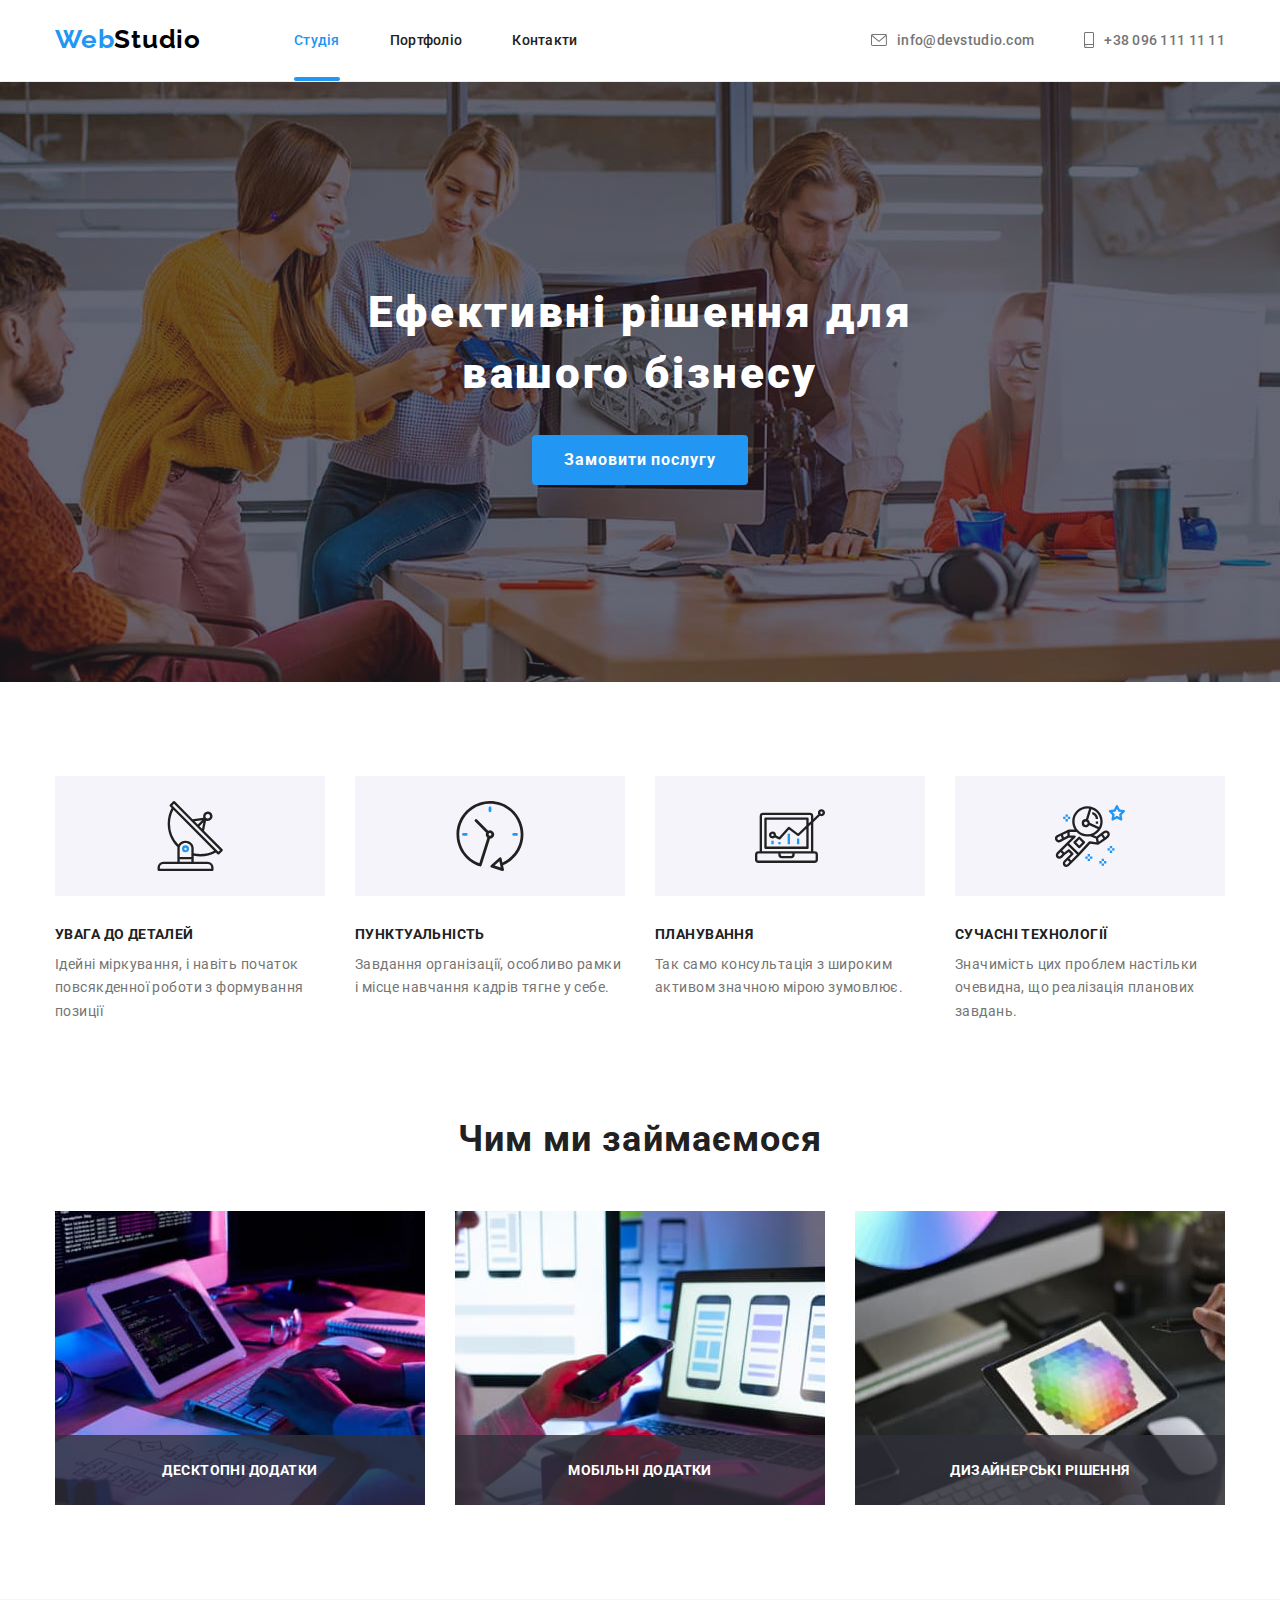
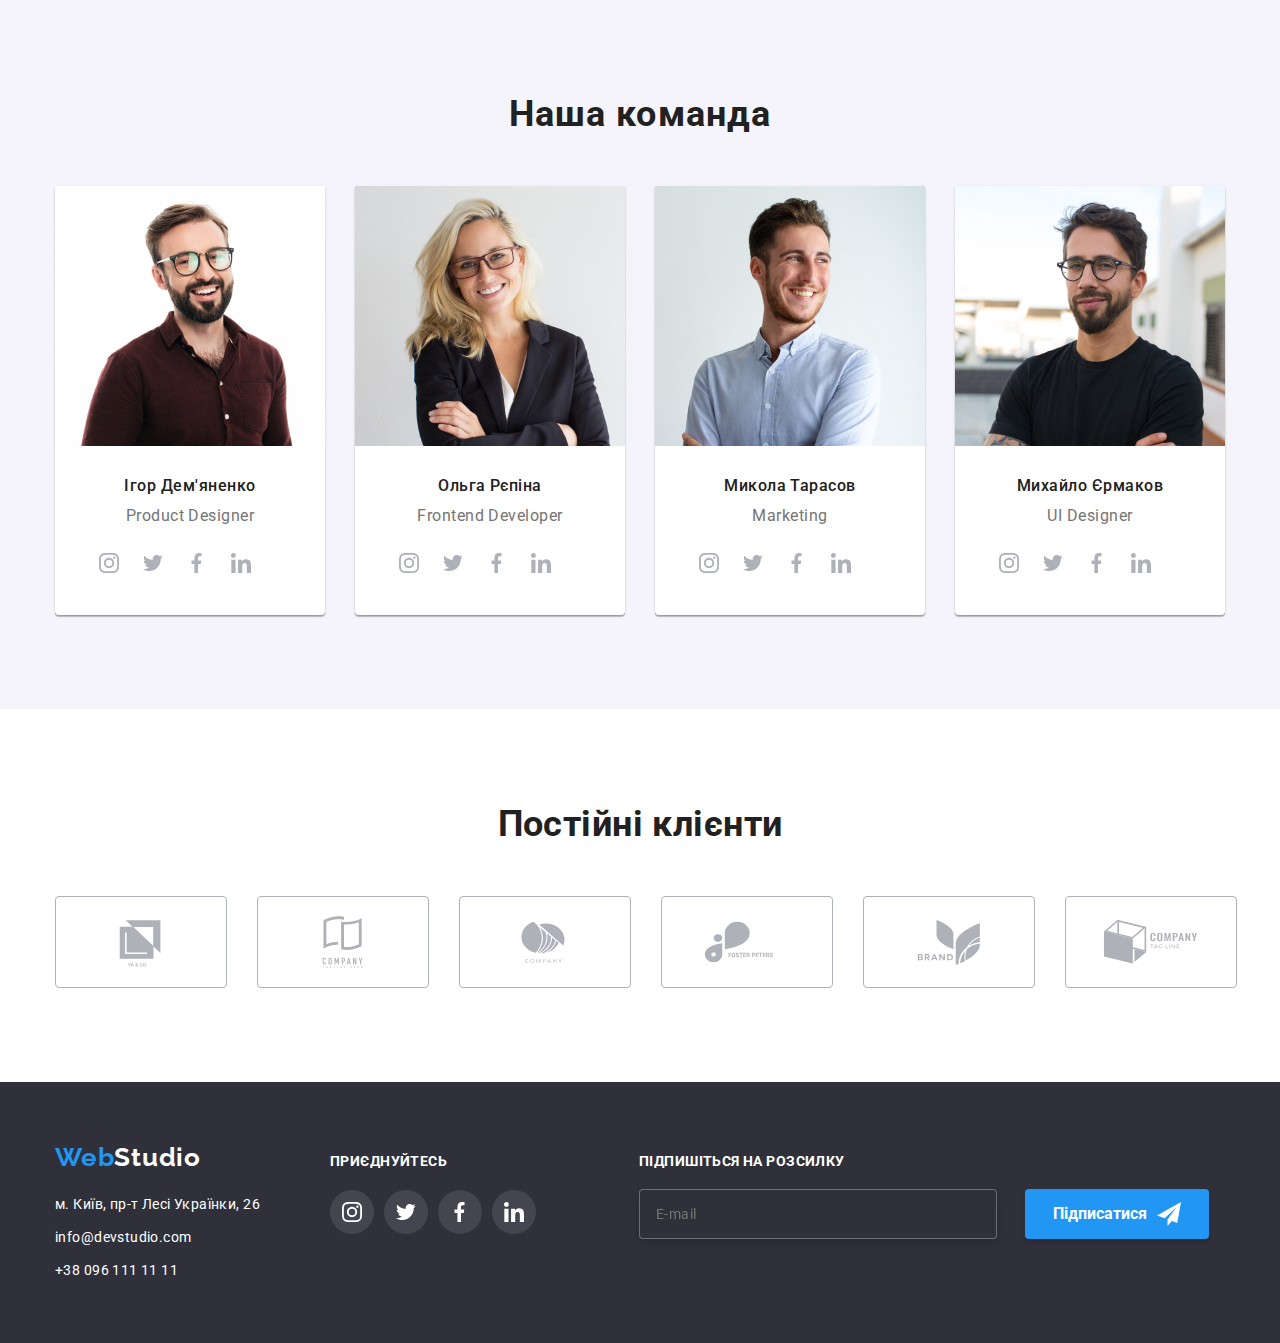
==== commit 83148ff4: "Added padding for button and aligned policy" ====
--- a/index.html
+++ b/index.html
@@ -86,6 +86,11 @@
             </li>
           </ul>
         </div>
+
+
+<!-- mobile header -->
+
+
 
         <button
           type="button"
--- a/css/main.min.css
+++ b/css/main.min.css
@@ -1 +1 @@
-body{background-color:var(--white-color);color:var(--main-text-color);font-family:Roboto,sans-serif;font-size:14px;letter-spacing:.03em}h1,h2,h3,h4,h5,h6,p,ul{margin-top:0;margin-bottom:0}ul{padding-left:0;padding-right:0}img{max-width:100%;display:block;height:auto}@media screen and (max-width: 1199px){.section{padding-top:60px;padding-bottom:60px}}@media screen and (min-width: 1200px){.section{padding-top:94px;padding-bottom:94px}}.link{text-decoration:none}.list{list-style:none}.container{margin-left:auto;margin-right:auto;padding-left:15px;padding-right:15px}@media screen and (min-width: 480px){.container{width:480px}}@media screen and (min-width: 768px){.container{width:768px}}@media screen and (min-width: 1200px){.container{width:1200px}}.visually-hidden{position:absolute;width:1px;height:1px;margin:-1px;border:0;padding:0;clip:rect(0 0 0 0);overflow:hidden}.page-header{border-bottom:1px solid #ececec;position:relative}.page-header__wrap{display:-webkit-box;display:-ms-flexbox;display:flex;-webkit-box-align:center;-ms-flex-align:center;align-items:center}.logo{color:#000;font-family:Raleway,sans-serif;font-size:26px;font-weight:700;line-height:1.2;letter-spacing:.03em;padding-top:24px;padding-bottom:25px}.logo__element{color:#2196f3}.page-header__nav{margin-left:93px}.page-header__nav-list{display:-webkit-box;display:-ms-flexbox;display:flex}.page-header__nav-item{margin-right:50px}.page-header__nav-item:last-child{margin-right:0}.page-header__nav-link{color:#212121;font-weight:500;line-height:1.2;letter-spacing:.02em;padding-top:32px;padding-bottom:32px;display:inline-block;position:relative;-webkit-transition:color 250ms cubic-bezier(0.4, 0, 0.2, 1);transition:color 250ms cubic-bezier(0.4, 0, 0.2, 1)}.page-header__nav-link:hover,.page-header__nav-link:focus{color:#2196f3}.page-header__nav-link--current{color:#2196f3}.page-header__nav-link--current::after{content:"";display:inline-block;position:absolute;left:0;bottom:0;height:4px;width:100%;border-radius:2px;background-color:#2196f3}.page-header__contact-list{display:-webkit-box;display:-ms-flexbox;display:flex;-webkit-box-align:center;-ms-flex-align:center;align-items:center;margin-left:auto}@media screen and (min-width: 768px)and (max-width: 1199px){.page-header__contact-list{-webkit-box-orient:vertical;-webkit-box-direction:normal;-ms-flex-direction:column;flex-direction:column;-webkit-box-align:start;-ms-flex-align:start;align-items:flex-start}}@media screen and (min-width: 1200px){.page-header__contact-item{-webkit-box-align:center;-ms-flex-align:center;align-items:center}.page-header__contact-item:first-child{margin-right:50px}}@media screen and (min-width: 768px)and (max-width: 1199px){.page-header__contact-item{margin-bottom:10px}.page-header__contact-item:last-child{margin-bottom:0}}.page-header__contact-link{color:#757575;font-weight:500;line-height:1.2;letter-spacing:.02em;display:-webkit-box;display:-ms-flexbox;display:flex;-webkit-box-align:center;-ms-flex-align:center;align-items:center;-webkit-transition:color 250ms cubic-bezier(0.4, 0, 0.2, 1);transition:color 250ms cubic-bezier(0.4, 0, 0.2, 1)}.page-header__contact-link:hover,.page-header__contact-link:focus{color:#2196f3}@media screen and (min-width: 1200px){.page-header__contact-link{padding-top:32px;padding-bottom:32px}}.page-header__icon{margin-right:10px;fill:#757575}.page-header__contact-link:hover .page-header__icon-envelope{fill:#2196f3}.page-header__contact-link:hover .page-header__icon-smartphone{fill:#2196f3}.page-header__nav-btn{margin:0;padding:0;border:none;background-color:rgba(0,0,0,0);display:-webkit-inline-box;display:-ms-inline-flexbox;display:inline-flex;width:40px;height:40px;position:absolute;top:10px;right:10px;z-index:2}@media screen and (min-width: 481px){.page-header__nav-btn{display:none}}.page-header__icon-cross{display:none}.page-header__nav-btn.is-open .page-header__icon-cross{display:block}.page-header__nav-btn.is-open .page-header__icon-menu{display:none}@media screen and (max-width: 767px){.page-header__nav{display:none}}@media screen and (max-width: 767px){.page-header__contact-list{display:none}}@media screen and (min-width: 481px){.page-header__mobile-menu{display:none}}@media screen and (max-width: 480px){.page-header__mobile-menu{display:none;position:absolute;top:0;left:0;width:100%;background-color:#fff;height:796px;padding:48px 40px}.page-header__mobile-menu.is-open{display:-webkit-box;display:-ms-flexbox;display:flex;-webkit-box-orient:vertical;-webkit-box-direction:normal;-ms-flex-direction:column;flex-direction:column;-webkit-box-pack:justify;-ms-flex-pack:justify;justify-content:space-between;z-index:1}}@media screen and (max-width: 480px){.page-header__mobile-nav-item{margin-bottom:35px}.page-header__mobile-nav-item:last-child{margin-bottom:0}}.page-header__mobile-nav-link{font-family:inherit;color:#212121;font-weight:500;letter-spacing:.02em;display:inline-block;-webkit-transition:color 250ms cubic-bezier(0.4, 0, 0.2, 1);transition:color 250ms cubic-bezier(0.4, 0, 0.2, 1);font-size:14px;line-height:1.1428571429}@media screen and (max-width: 480px){.page-header__mobile-nav-link{font-size:40px;line-height:1.2}}@media screen and (max-width: 480px){.page-header__mobile-nav-link:hover,.page-header__mobile-nav-link:focus{color:#2196f3}}@media screen and (max-width: 480px){.page-header__mobile-nav-link--current{color:#2196f3}}@media screen and (max-width: 480px){.page-header__mobile-contacts-list{margin-bottom:64px}}@media screen and (max-width: 480px){.page-header__mobile-contact-item{margin-bottom:32px}.page-header__mobile-contact-item:last-child{margin-bottom:0}}.page-header__mobile-contact-link{color:#757575;font-weight:500;font-family:inherit;letter-spacing:.02em;-webkit-transition:color 250ms cubic-bezier(0.4, 0, 0.2, 1);transition:color 250ms cubic-bezier(0.4, 0, 0.2, 1);font-size:12px;line-height:1.1666666667}@media screen and (max-width: 480px){.page-header__mobile-contact-link{font-size:34px;line-height:1.2}}.page-header__mobile-contact-link:hover,.page-header__mobile-contact-link:focus{color:#2196f3}.mobile-menu-list{display:-webkit-box;display:-ms-flexbox;display:flex}.mobile-menu-item{border-right:1px solid rgba(33,33,33,.2);padding-right:10px;padding-left:10px}.mobile-menu-item:last-child{border-right:none;padding-right:0}.mobile-menu-item:first-child{padding-left:0}.mobile-menu-link{font-family:inherit;font-weight:500;font-size:18px;line-height:1.2222222222;letter-spacing:.02em;color:#2196f3}.hero{background-color:#2f303a;padding-top:118px;padding-bottom:118px;height:400px;max-width:480px;margin-left:auto;margin-right:auto;background-position:center;background-repeat:no-repeat;background-size:cover;background-image:-webkit-gradient(linear, left top, left bottom, from(rgba(47, 48, 58, 0.4)), to(rgba(47, 48, 58, 0.4))),url(../images/images-studio/hero/imgmobile.jpg);background-image:linear-gradient(rgba(47, 48, 58, 0.4), rgba(47, 48, 58, 0.4)),url(../images/images-studio/hero/imgmobile.jpg)}@media(min-device-pixel-ratio: 2),(-webkit-min-device-pixel-ratio: 2),(min-resolution: 192dpi),(min-resolution: 2dppx){.hero{background-image:-webkit-gradient(linear, left top, right top, from(rgba(47, 48, 58, 0.4)), to(rgba(47, 48, 58, 0.4))),url("../images/images-studio/hero/imgmobile@2x.jpg");background-image:linear-gradient(to right, rgba(47, 48, 58, 0.4), rgba(47, 48, 58, 0.4)),url("../images/images-studio/hero/imgmobile@2x.jpg")}}@media screen and (min-width: 768px){.hero{max-width:768px;background-image:-webkit-gradient(linear, left top, right top, from(rgba(47, 48, 58, 0.4)), to(rgba(47, 48, 58, 0.4))),url("../images/images-studio/hero/imgtablet.jpg");background-image:linear-gradient(to right, rgba(47, 48, 58, 0.4), rgba(47, 48, 58, 0.4)),url("../images/images-studio/hero/imgtablet.jpg")}}@media screen and (min-width: 768px)and (min-device-pixel-ratio: 2),screen and (min-width: 768px)and (-webkit-min-device-pixel-ratio: 2),screen and (min-width: 768px)and (min-resolution: 192dpi),screen and (min-width: 768px)and (min-resolution: 2dppx){.hero{background-image:-webkit-gradient(linear, left top, right top, from(rgba(47, 48, 58, 0.4)), to(rgba(47, 48, 58, 0.4))),url("../images/images-studio/hero/imgtablet@2x.jpg");background-image:linear-gradient(to right, rgba(47, 48, 58, 0.4), rgba(47, 48, 58, 0.4)),url("../images/images-studio/hero/imgtablet@2x.jpg")}}@media screen and (min-width: 1200px){.hero{padding-top:200px;padding-bottom:200px;height:600px;max-width:1600px;background-image:-webkit-gradient(linear, left top, right top, from(rgba(47, 48, 58, 0.4)), to(rgba(47, 48, 58, 0.4))),url("../images/images-studio/hero/imgdesktop.jpg");background-image:linear-gradient(to right, rgba(47, 48, 58, 0.4), rgba(47, 48, 58, 0.4)),url("../images/images-studio/hero/imgdesktop.jpg")}}@media screen and (min-width: 1200px)and (min-device-pixel-ratio: 2),screen and (min-width: 1200px)and (-webkit-min-device-pixel-ratio: 2),screen and (min-width: 1200px)and (min-resolution: 192dpi),screen and (min-width: 1200px)and (min-resolution: 2dppx){.hero{background-image:-webkit-gradient(linear, left top, right top, from(rgba(47, 48, 58, 0.4)), to(rgba(47, 48, 58, 0.4))),url("../images/images-studio/hero/imgdesktop@2x.jpg");background-image:linear-gradient(to right, rgba(47, 48, 58, 0.4), rgba(47, 48, 58, 0.4)),url("../images/images-studio/hero/imgdesktop@2x.jpg")}}.hero__title{color:#fff;font-family:Roboto,sans-serif;font-size:44px;font-weight:900;line-height:1.4;letter-spacing:.06em;margin-bottom:30px}@media screen and (max-width: 1199px){.hero__title{font-size:26px;line-height:1.6153846154}}.hero__button{color:#fff;background-color:#2196f3;font-family:inherit;font-size:16px;font-weight:700;line-height:1.9;letter-spacing:.06em;text-align:center;border:none;border-radius:4px;cursor:pointer;display:inline-block;margin-right:auto;margin-left:auto;min-width:216px;height:50px;-webkit-transition:background-color 250ms cubic-bezier(0.4, 0, 0.2, 1);transition:background-color 250ms cubic-bezier(0.4, 0, 0.2, 1)}.hero__button:hover,.hero__button:focus{background-color:#188ce8}.hero>.container{text-align:center}.hero__flex{display:-webkit-box;display:-ms-flexbox;display:flex;-webkit-box-orient:vertical;-webkit-box-direction:normal;-ms-flex-direction:column;flex-direction:column}@media screen and (min-width: 1199px){.features{padding-bottom:0px}}@media screen and (min-width: 768px)and (max-width: 1199px){.features__list{display:-webkit-box;display:-ms-flexbox;display:flex;-ms-flex-wrap:wrap;flex-wrap:wrap;gap:30px}}@media screen and (min-width: 1200px){.features__list{display:-webkit-box;display:-ms-flexbox;display:flex}}@media screen and (max-width: 480px){.features__item{width:100%;margin-bottom:30px}.features__item:last-child{margin-bottom:0}}@media screen and (min-width: 768px){.features__item{-ms-flex-preferred-size:calc((100% - 30px)/2);flex-basis:calc((100% - 30px)/2)}}@media screen and (min-width: 1200px){.features__item{margin-right:30px;-ms-flex-preferred-size:270px;flex-basis:270px}.features__item:last-child{margin-right:0}}.features__title{margin-bottom:10px;color:#212121;font-weight:700;line-height:1.2;letter-spacing:.03em;text-align:left;font-size:14px}@media screen and (max-width: 480px){.features__title{text-align:center}}.features__desc{color:#757575;line-height:1.7;letter-spacing:.03em;text-align:left}.features__antenna,.features__clock,.features__computer,.features__astronaut{width:70px;height:70px}.features__icon{display:-webkit-box;display:-ms-flexbox;display:flex;-webkit-box-pack:center;-ms-flex-pack:center;justify-content:center;-webkit-box-align:center;-ms-flex-align:center;align-items:center;background-color:#f5f4fa;margin-bottom:30px;height:120px}@media screen and (max-width: 480px){.features__icon{width:100%;margin-bottom:30px}}@media screen and (max-width: 1199px){.work-specification{display:none}}.work-specification__list{display:-webkit-box;display:-ms-flexbox;display:flex}.work-specification__item{margin-right:30px;-ms-flex-preferred-size:370px;flex-basis:370px}.work-specification__item:last-child{margin-right:0}.work-specification__title{color:#212121;font-family:Roboto,sans-serif;font-size:36px;font-weight:700;line-height:1.2;letter-spacing:.03em;text-align:center;margin-bottom:50px}.work-specification__img{display:block}.work-specification__overlay{position:relative}.work-specification__field{position:absolute;left:0;bottom:0;width:370px;height:70px;background-color:rgba(47,48,58,.8);display:-webkit-inline-box;display:-ms-inline-flexbox;display:inline-flex;-webkit-box-pack:center;-ms-flex-pack:center;justify-content:center;-webkit-box-align:center;-ms-flex-align:center;align-items:center;color:#fff;font-weight:700;font-size:14px;line-height:1.1428571429;letter-spacing:.03em;text-transform:uppercase}.team{background-color:#f5f4fa;text-align:center}.team__title{color:#212121;font-family:Roboto,sans-serif;font-size:36px;font-weight:700;line-height:1.2;letter-spacing:.03em;text-align:center;margin-bottom:50px}@media screen and (max-width: 1199px){.team__title{font-size:28px;line-height:1.1428571429;margin-bottom:30px}}.team__list{display:-webkit-box;display:-ms-flexbox;display:flex}@media screen and (max-width: 1199px){.team__list{-ms-flex-wrap:wrap;flex-wrap:wrap;gap:30px}}.team__item{background-color:#fff;-webkit-box-shadow:0px 1px 3px rgba(0,0,0,.12),0px 1px 1px rgba(0,0,0,.14),0px 2px 1px rgba(0,0,0,.2);box-shadow:0px 1px 3px rgba(0,0,0,.12),0px 1px 1px rgba(0,0,0,.14),0px 2px 1px rgba(0,0,0,.2);border-radius:0px 0px 4px 4px}@media screen and (max-width: 480px){.team__item{width:100%}}@media screen and (min-width: 768px){.team__item{-ms-flex-preferred-size:calc((100% - 30px)/2);flex-basis:calc((100% - 30px)/2)}}@media screen and (min-width: 1200px){.team__item{margin-right:30px}.team__item:last-child{margin-right:0}}.team__image{display:block;max-width:100%}@media screen and (max-width: 1199px){.team__content{padding-top:30px;padding-bottom:24px}}@media screen and (min-width: 1200px){.team__content{padding:30px 32px}}.team__member{color:#212121;font-family:Roboto,sans-serif;font-size:16px;font-weight:500;line-height:1.2;letter-spacing:.03em;margin-bottom:10px}.team__position{color:#757575;font-family:Roboto,sans-serif;font-size:16px;line-height:1.2;letter-spacing:.03em;margin-bottom:16px}.social-media{display:-webkit-box;display:-ms-flexbox;display:flex}@media screen and (max-width: 1199px){.social-media{-webkit-box-pack:center;-ms-flex-pack:center;justify-content:center}}.social-media__link{display:-webkit-box;display:-ms-flexbox;display:flex;-webkit-box-pack:center;-ms-flex-pack:center;justify-content:center;-webkit-box-align:center;-ms-flex-align:center;align-items:center;width:44px;height:44px;color:#afb1b8;border-radius:50%;-webkit-transition:color 250ms cubic-bezier(0.4, 0, 0.2, 1),background-color 250ms cubic-bezier(0.4, 0, 0.2, 1),border-radius 250ms cubic-bezier(0.4, 0, 0.2, 1);transition:color 250ms cubic-bezier(0.4, 0, 0.2, 1),background-color 250ms cubic-bezier(0.4, 0, 0.2, 1),border-radius 250ms cubic-bezier(0.4, 0, 0.2, 1)}.social-media__link:hover{color:#fff;background-color:#2196f3;border-radius:50%}@media screen and (max-width: 480px){.social-media__link{margin-right:10px}}.social-media__icon{width:20px;height:20px;fill:currentColor}.clients__title{font-weight:700;color:#212121;text-align:center;font-size:36px;line-height:1.2;margin-bottom:50px}@media screen and (max-width: 1199px){.clients__title{font-size:28px;line-height:1.1428571429}}.clients-list{display:-webkit-box;display:-ms-flexbox;display:flex}@media screen and (max-width: 1199px){.clients-list{-ms-flex-wrap:wrap;flex-wrap:wrap;gap:30px}}.clients-list__item{border:1px solid #afb1b8;border-radius:4px;height:92px;-webkit-transition:border 250ms cubic-bezier(0.4, 0, 0.2, 1);transition:border 250ms cubic-bezier(0.4, 0, 0.2, 1)}@media screen and (max-width: 480px){.clients-list__item{-ms-flex-preferred-size:calc((100% - 30px)/2);flex-basis:calc((100% - 30px)/2)}}@media screen and (min-width: 768px){.clients-list__item{-ms-flex-preferred-size:calc((100% - 60px)/3);flex-basis:calc((100% - 60px)/3)}}@media screen and (min-width: 1200px){.clients-list__item{margin-right:30px;-ms-flex-preferred-size:170px;flex-basis:170px}.clients-list__item:last-child{margin-right:0}}.clients-list__item:hover{border:1px solid #2196f3}.client__link{display:-webkit-box;display:-ms-flexbox;display:flex;-webkit-box-pack:center;-ms-flex-pack:center;justify-content:center;-webkit-box-align:center;-ms-flex-align:center;align-items:center;padding:16px 32px}@media screen and (max-width: 480px){.client__link{padding:0;height:100%}}.clients__icon{fill:#afb1b8;-webkit-transition:fill 250ms cubic-bezier(0.4, 0, 0.2, 1);transition:fill 250ms cubic-bezier(0.4, 0, 0.2, 1)}.clients-list__item:hover .clients__icon{fill:#2196f3}.footer{background-color:#2f303a;padding-top:60px;padding-bottom:60px}@media screen and (min-width: 1200px){.footer__flex{display:-webkit-box;display:-ms-flexbox;display:flex;-webkit-box-align:baseline;-ms-flex-align:baseline;align-items:baseline}}@media screen and (min-width: 768px)and (max-width: 1200px){.footer__flex-pos{-webkit-box-pack:justify;-ms-flex-pack:justify;justify-content:space-between;-webkit-box-align:baseline;-ms-flex-align:baseline;align-items:baseline;text-align:center;margin-bottom:60px;display:-webkit-box;display:-ms-flexbox;display:flex}}@media screen and (min-width: 1200px){.footer__flex-pos{-webkit-box-align:baseline;-ms-flex-align:baseline;align-items:baseline;display:-webkit-box;display:-ms-flexbox;display:flex}}.logo--theme-dark{color:#fff;margin-bottom:20px;display:block;padding-top:0;padding-bottom:0}@media screen and (max-width: 480px){.logo--theme-dark{text-align:center}}@media screen and (max-width: 480px){.footer__adress-wrap{text-align:center;margin-bottom:60px}}@media screen and (min-width: 1200px){.footer__adress-wrap{margin-right:70px}}.address__list{line-height:1.7;letter-spacing:.03em;font-style:normal}.address__item{margin-bottom:9px}.address__link{color:#fff}.address__link--active:hover{color:#2196f3}.join__title{font-weight:700;font-size:14px;line-height:1.2;color:#fff;text-transform:uppercase;margin-bottom:20px;letter-spacing:.03em}@media screen and (max-width: 480px){.join__title{text-align:center}}.join-list{display:-webkit-box;display:-ms-flexbox;display:flex}@media screen and (max-width: 480px){.join-list{-webkit-box-pack:center;-ms-flex-pack:center;justify-content:center;margin-bottom:60px}}.join-list__icon{width:20px;height:20px;fill:#fff}.join-list__link{display:-webkit-box;display:-ms-flexbox;display:flex;-webkit-box-pack:center;-ms-flex-pack:center;justify-content:center;-webkit-box-align:center;-ms-flex-align:center;align-items:center;background-color:#44454e;border-radius:50px;width:44px;height:44px;margin-right:10px;-webkit-transition:background-color 250ms cubic-bezier(0.4, 0, 0.2, 1);transition:background-color 250ms cubic-bezier(0.4, 0, 0.2, 1)}.join-list__link:hover{background-color:#2196f3}@media screen and (min-width: 1199px){.signup-form{margin-left:93px}}.signup-form__title{font-weight:700;font-size:14px;line-height:1.1428571429;letter-spacing:.03em;text-transform:uppercase;color:#fff;margin-bottom:20px}@media screen and (max-width: 1199px){.signup-form__title{text-align:center}}@media screen and (max-width: 1199px){.signup-form__wrap{display:-webkit-box;display:-ms-flexbox;display:flex;-webkit-box-orient:vertical;-webkit-box-direction:normal;-ms-flex-direction:column;flex-direction:column;-webkit-box-align:center;-ms-flex-align:center;align-items:center}}@media screen and (min-width: 1200px){.signup-form__wrap{display:-webkit-box;display:-ms-flexbox;display:flex;width:570px;height:50px;-webkit-box-pack:justify;-ms-flex-pack:justify;justify-content:space-between;-webkit-box-align:center;-ms-flex-align:center;align-items:center}}.signup-form__input{background-color:#2f303a;border:1px solid rgba(255,255,255,.3);-webkit-filter:drop-shadow(0px 4px 4px rgba(0, 0, 0, 0.15));filter:drop-shadow(0px 4px 4px rgba(0, 0, 0, 0.15));border-radius:4px;padding-left:16px;color:#fff;font-size:14px;line-height:1.1428571429;letter-spacing:.03em;outline:rgba(0,0,0,0)}@media screen and (max-width: 480px){.signup-form__input{max-width:100%}}@media screen and (max-width: 1199px){.signup-form__input{height:50px;margin-bottom:20px;width:450px}}@media screen and (min-width: 1200px){.signup-form__input{height:100%;width:358px}}.signup-form__btn{max-width:200px;background-color:#2196f3;-webkit-box-shadow:0px 4px 4px rgba(0,0,0,.15);box-shadow:0px 4px 4px rgba(0,0,0,.15);border-radius:4px;border:rgba(0,0,0,0);font-weight:700;font-size:16px;line-height:1.875;color:#fff;display:-webkit-box;display:-ms-flexbox;display:flex;-webkit-box-align:center;-ms-flex-align:center;align-items:center;padding-left:28px;cursor:pointer;-webkit-transition:background-color 250ms cubic-bezier(0.4, 0, 0.2, 1);transition:background-color 250ms cubic-bezier(0.4, 0, 0.2, 1)}.signup-form__btn:hover,.signup-form__btn:focus{background-color:#188ce8}@media screen and (max-width: 1199px){.signup-form__btn{height:50px}}@media screen and (min-width: 1200px){.signup-form__btn{height:100%}}.signup-form__icon{margin-left:10px}.backdrop{position:fixed;background-color:rgba(0,0,0,.2);top:0;left:0;width:100%;height:100%;opacity:1;-webkit-transition:opacity 500ms cubic-bezier(0.4, 0, 0.2, 1);transition:opacity 500ms cubic-bezier(0.4, 0, 0.2, 1);overflow-y:scroll}.backdrop.is-hidden{opacity:0;pointer-events:none}.modal{position:absolute;background-color:#fff;-webkit-box-shadow:0px 1px 3px rgba(0,0,0,.12),0px 1px 1px rgba(0,0,0,.14),0px 2px 1px rgba(0,0,0,.2);box-shadow:0px 1px 3px rgba(0,0,0,.12),0px 1px 1px rgba(0,0,0,.14),0px 2px 1px rgba(0,0,0,.2);border-radius:4px;width:450px;height:609px;z-index:999}@media screen and (max-width: 480px){.modal{margin-right:15px;margin-left:15px;margin-top:95px}}@media screen and (min-width: 768px){.modal{top:50%;left:50%;-webkit-transform:translate(-50%, -50%);transform:translate(-50%, -50%)}}@media screen and (min-width: 1200px){.modal{width:528px;height:581px}}.modal__btn{display:-webkit-box;display:-ms-flexbox;display:flex;-webkit-box-pack:end;-ms-flex-pack:end;justify-content:flex-end;-webkit-box-align:center;-ms-flex-align:center;align-items:center;position:absolute;top:8px;right:8px;background-color:var(--white-color);width:30px;height:30px;border-radius:50%;border:1px solid rgba(0,0,0,.1);cursor:pointer}.modal__close-icon{-webkit-transition:fill 250ms cubic-bezier(0.4, 0, 0.2, 1);transition:fill 250ms cubic-bezier(0.4, 0, 0.2, 1)}.modal__close-icon .modal__btn:focus,.modal__btn:hover .modal__close-icon{fill:#2196f3}.modal__title{padding-right:40px;padding-left:40px;padding-top:40px;margin-bottom:12px;font-weight:700;font-size:20px;line-height:1.15;text-align:center;letter-spacing:.03em;color:#212121}.contact-form{padding-left:40px;padding-right:40px;padding-bottom:40px}.contact-form__label{font-size:12px;line-height:1.1666666667;letter-spacing:.01em;color:#757575}.contact-form__input{display:block;width:370px;height:40px;border:1px solid rgba(33,33,33,.2);border-radius:4px;margin-bottom:10px;margin-top:4px;padding:0;padding-left:42px;-webkit-transition:border 250ms cubic-bezier(0.4, 0, 0.2, 1),outline 250ms cubic-bezier(0.4, 0, 0.2, 1);transition:border 250ms cubic-bezier(0.4, 0, 0.2, 1),outline 250ms cubic-bezier(0.4, 0, 0.2, 1)}.contact-form__input:focus,.contact-form__input:hover{border:1px solid #2196f3;outline:#2196f3}@media screen and (min-width: 1200px){.contact-form__input{width:448px}}.contact-form__wrap{position:relative}.contact-form__icon{position:absolute;top:50%;left:12px;-webkit-transform:translateY(-50%);transform:translateY(-50%);-webkit-transition:fill 250ms cubic-bezier(0.4, 0, 0.2, 1);transition:fill 250ms cubic-bezier(0.4, 0, 0.2, 1)}.contact-form__input:focus+.contact-form__icon,.contact-form__input:hover+.contact-form__icon{fill:#2196f3}.contact-form__comment{padding:12px 16px;width:370px;resize:none;height:120px;border:1px solid rgba(33,33,33,.2);border-radius:4px;margin-bottom:20px;-webkit-transition:border 250ms cubic-bezier(0.4, 0, 0.2, 1),comment 250ms cubic-bezier(0.4, 0, 0.2, 1);transition:border 250ms cubic-bezier(0.4, 0, 0.2, 1),comment 250ms cubic-bezier(0.4, 0, 0.2, 1)}@media screen and (min-width: 1200px){.contact-form__comment{width:448px}}.contact-form__comment:hover,.contact-form__comment:focus{border:1px solid #2196f3;outline:#2196f3}.contact-form__comment::-webkit-input-placeholder{font-size:12px;line-height:1.1666666667;letter-spacing:.01em;color:rgba(117,117,117,.5)}.contact-form__comment::-moz-placeholder{font-size:12px;line-height:1.1666666667;letter-spacing:.01em;color:rgba(117,117,117,.5)}.contact-form__comment:-ms-input-placeholder{font-size:12px;line-height:1.1666666667;letter-spacing:.01em;color:rgba(117,117,117,.5)}.contact-form__comment::-ms-input-placeholder{font-size:12px;line-height:1.1666666667;letter-spacing:.01em;color:rgba(117,117,117,.5)}.contact-form__comment::placeholder{font-size:12px;line-height:1.1666666667;letter-spacing:.01em;color:rgba(117,117,117,.5)}.checkbox{margin-bottom:30px;display:-webkit-box;display:-ms-flexbox;display:flex;-webkit-box-align:center;-ms-flex-align:center;align-items:center;padding-left:15px}.checkbox__input{opacity:0;position:absolute}.checkbox__icon{fill:#212121;margin-right:9px;border-radius:2px;-webkit-transition:background-color 250ms cubic-bezier(0.4, 0, 0.2, 1);transition:background-color 250ms cubic-bezier(0.4, 0, 0.2, 1)}.checkbox__input:checked+.checkbox__icon{fill:none;background-color:#2196f3;background-image:url(../images/images-studio/checked.svg);background-repeat:no-repeat;background-position:center;border-radius:2px}.checkbox__policy{font-size:14px;line-height:1.7142857143;letter-spacing:.03em;color:#757575}.checkbox__policy-link{font-size:14px;line-height:1.7142857143;letter-spacing:.03em;color:#2196f3}.signup-form__submit-btn{width:200px;height:50px;font-weight:700;font-size:16px;line-height:1.875;letter-spacing:.06em;color:#fff;background-color:#2196f3;-webkit-box-shadow:0px 4px 4px rgba(0,0,0,.15);box-shadow:0px 4px 4px rgba(0,0,0,.15);border-radius:4px;border:rgba(0,0,0,0);display:block;margin-right:auto;margin-left:auto;-webkit-transition:background-color 250ms cubic-bezier(0.4, 0, 0.2, 1);transition:background-color 250ms cubic-bezier(0.4, 0, 0.2, 1);cursor:pointer}.signup-form__submit-btn:hover,.signup-form__submit-btn:focus{background-color:#188ce8}.portfolio-navigation__list{display:-webkit-box;display:-ms-flexbox;display:flex;-webkit-box-pack:center;-ms-flex-pack:center;justify-content:center;margin-bottom:30px}@media screen and (max-width: 480px){.portfolio-navigation__list{-ms-flex-wrap:wrap;flex-wrap:wrap;-webkit-box-pack:start;-ms-flex-pack:start;justify-content:flex-start;margin-bottom:40px}}.portfolio-navigation__item{margin-right:8px}.portfolio-navigation__item:hover,.portfolio-navigation__item:focus{-webkit-box-shadow:0px 3px 1px rgba(0,0,0,.1),0px 1px 2px rgba(0,0,0,.08),0px 2px 2px rgba(0,0,0,.12);box-shadow:0px 3px 1px rgba(0,0,0,.1),0px 1px 2px rgba(0,0,0,.08),0px 2px 2px rgba(0,0,0,.12)}.portfolio-navigation__item:last-child{margin-right:0}@media screen and (max-width: 480px){.portfolio-navigation__item{margin-bottom:15px}}.portfolio-navigation__button{background-color:#f5f4fa;color:#212121;font-family:inherit;font-size:16px;font-weight:500;line-height:1.6;letter-spacing:.03em;text-align:center;cursor:pointer;border:none;border-radius:4px;padding:6px 25px;-webkit-transition:background-color 250ms cubic-bezier(0.4, 0, 0.2, 1),color 250ms cubic-bezier(0.4, 0, 0.2, 1),-webkit-box-shadow 250ms cubic-bezier(0.4, 0, 0.2, 1);transition:background-color 250ms cubic-bezier(0.4, 0, 0.2, 1),color 250ms cubic-bezier(0.4, 0, 0.2, 1),-webkit-box-shadow 250ms cubic-bezier(0.4, 0, 0.2, 1);transition:background-color 250ms cubic-bezier(0.4, 0, 0.2, 1),color 250ms cubic-bezier(0.4, 0, 0.2, 1),box-shadow 250ms cubic-bezier(0.4, 0, 0.2, 1);transition:background-color 250ms cubic-bezier(0.4, 0, 0.2, 1),color 250ms cubic-bezier(0.4, 0, 0.2, 1),box-shadow 250ms cubic-bezier(0.4, 0, 0.2, 1),-webkit-box-shadow 250ms cubic-bezier(0.4, 0, 0.2, 1)}.portfolio-navigation__button:hover,.portfolio-navigation__button:focus{background-color:#2196f3;color:#fff;-webkit-box-shadow:0px 3px 1px rgba(0,0,0,.1),0px 1px 2px rgba(0,0,0,.08),0px 2px 2px rgba(0,0,0,.12);box-shadow:0px 3px 1px rgba(0,0,0,.1),0px 1px 2px rgba(0,0,0,.08),0px 2px 2px rgba(0,0,0,.12)}@media screen and (max-width: 1199px){.portolio-navigation{margin-bottom:60px}}@media screen and (min-width: 768px){.portfolio{gap:30px;-ms-flex-wrap:wrap;flex-wrap:wrap;display:-webkit-box;display:-ms-flexbox;display:flex}}.portfolio__item{width:100%;background:#fff;margin-bottom:30px;-webkit-transition:-webkit-box-shadow 250ms cubic-bezier(0.4, 0, 0.2, 1);transition:-webkit-box-shadow 250ms cubic-bezier(0.4, 0, 0.2, 1);transition:box-shadow 250ms cubic-bezier(0.4, 0, 0.2, 1);transition:box-shadow 250ms cubic-bezier(0.4, 0, 0.2, 1), -webkit-box-shadow 250ms cubic-bezier(0.4, 0, 0.2, 1)}.portfolio__item:hover,.portfolio__item:focus{-webkit-box-shadow:0px 1px 1px rgba(0,0,0,.12),0px 4px 4px rgba(0,0,0,.06),1px 4px 6px rgba(0,0,0,.16);box-shadow:0px 1px 1px rgba(0,0,0,.12),0px 4px 4px rgba(0,0,0,.06),1px 4px 6px rgba(0,0,0,.16)}@media screen and (min-width: 768px){.portfolio__item{-ms-flex-preferred-size:calc((100% - 30px)/2);flex-basis:calc((100% - 30px)/2)}}@media screen and (min-width: 1200px){.portfolio__item{-ms-flex-preferred-size:calc((100% - 60px)/3);flex-basis:calc((100% - 60px)/3)}}.portfolio__img{display:block;width:100%}.portfolio__title{color:#212121;font-family:Roboto,sans-serif;font-size:18px;font-weight:700;line-height:2;letter-spacing:.06em;margin-bottom:4px}.portfolio__text{color:#757575;font-family:Roboto;font-size:16px;line-height:1.9;letter-spacing:.03em}.portfolio__overlay{font-size:18px;line-height:1.5;color:#fff}.portfolio__position{position:relative;overflow:hidden}.portfolio__wrap{position:absolute;left:0;top:0;-webkit-transform:translateY(100%);transform:translateY(100%);background-color:rgba(33,150,243,.9);width:100%;height:100%;display:-webkit-box;display:-ms-flexbox;display:flex;-webkit-box-align:center;-ms-flex-align:center;align-items:center;padding-left:24px;padding-right:24px;-webkit-transition:-webkit-transform 250ms cubic-bezier(0.4, 0, 0.2, 1);transition:-webkit-transform 250ms cubic-bezier(0.4, 0, 0.2, 1);transition:transform 250ms cubic-bezier(0.4, 0, 0.2, 1);transition:transform 250ms cubic-bezier(0.4, 0, 0.2, 1), -webkit-transform 250ms cubic-bezier(0.4, 0, 0.2, 1)}.portfolio__item:hover .portfolio__wrap{-webkit-transform:translateY(0);transform:translateY(0)}.portfolio__content{padding:20px 24px;border-left:1px solid #eee;border-right:1px solid #eee;border-bottom:1px solid #eee}/*# sourceMappingURL=main.min.css.map */+body{background-color:var(--white-color);color:var(--main-text-color);font-family:Roboto,sans-serif;font-size:14px;letter-spacing:.03em}h1,h2,h3,h4,h5,h6,p,ul{margin-top:0;margin-bottom:0}ul{padding-left:0;padding-right:0}img{max-width:100%;display:block;height:auto}@media screen and (max-width: 1199px){.section{padding-top:60px;padding-bottom:60px}}@media screen and (min-width: 1200px){.section{padding-top:94px;padding-bottom:94px}}.link{text-decoration:none}.list{list-style:none}.container{margin-left:auto;margin-right:auto;padding-left:15px;padding-right:15px}@media screen and (min-width: 480px){.container{width:480px}}@media screen and (min-width: 768px){.container{width:768px}}@media screen and (min-width: 1200px){.container{width:1200px}}.visually-hidden{position:absolute;width:1px;height:1px;margin:-1px;border:0;padding:0;clip:rect(0 0 0 0);overflow:hidden}.page-header{border-bottom:1px solid #ececec;position:relative}.page-header__wrap{display:-webkit-box;display:-ms-flexbox;display:flex;-webkit-box-align:center;-ms-flex-align:center;align-items:center}.logo{color:#000;font-family:Raleway,sans-serif;font-size:26px;font-weight:700;line-height:1.2;letter-spacing:.03em;padding-top:24px;padding-bottom:25px}.logo__element{color:#2196f3}.page-header__nav{margin-left:93px}.page-header__nav-list{display:-webkit-box;display:-ms-flexbox;display:flex}.page-header__nav-item{margin-right:50px}.page-header__nav-item:last-child{margin-right:0}.page-header__nav-link{color:#212121;font-weight:500;line-height:1.2;letter-spacing:.02em;padding-top:32px;padding-bottom:32px;display:inline-block;position:relative;-webkit-transition:color 250ms cubic-bezier(0.4, 0, 0.2, 1);transition:color 250ms cubic-bezier(0.4, 0, 0.2, 1)}.page-header__nav-link:hover,.page-header__nav-link:focus{color:#2196f3}.page-header__nav-link--current{color:#2196f3}.page-header__nav-link--current::after{content:"";display:inline-block;position:absolute;left:0;bottom:0;height:4px;width:100%;border-radius:2px;background-color:#2196f3}.page-header__contact-list{display:-webkit-box;display:-ms-flexbox;display:flex;-webkit-box-align:center;-ms-flex-align:center;align-items:center;margin-left:auto}@media screen and (min-width: 768px)and (max-width: 1199px){.page-header__contact-list{-webkit-box-orient:vertical;-webkit-box-direction:normal;-ms-flex-direction:column;flex-direction:column;-webkit-box-align:start;-ms-flex-align:start;align-items:flex-start}}@media screen and (min-width: 1200px){.page-header__contact-item{-webkit-box-align:center;-ms-flex-align:center;align-items:center}.page-header__contact-item:first-child{margin-right:50px}}@media screen and (min-width: 768px)and (max-width: 1199px){.page-header__contact-item{margin-bottom:10px}.page-header__contact-item:last-child{margin-bottom:0}}.page-header__contact-link{color:#757575;font-weight:500;line-height:1.2;letter-spacing:.02em;display:-webkit-box;display:-ms-flexbox;display:flex;-webkit-box-align:center;-ms-flex-align:center;align-items:center;-webkit-transition:color 250ms cubic-bezier(0.4, 0, 0.2, 1);transition:color 250ms cubic-bezier(0.4, 0, 0.2, 1)}.page-header__contact-link:hover,.page-header__contact-link:focus{color:#2196f3}@media screen and (min-width: 1200px){.page-header__contact-link{padding-top:32px;padding-bottom:32px}}.page-header__icon{margin-right:10px;fill:#757575}.page-header__contact-link:hover .page-header__icon-envelope{fill:#2196f3}.page-header__contact-link:hover .page-header__icon-smartphone{fill:#2196f3}.page-header__nav-btn{margin:0;padding:0;border:none;background-color:rgba(0,0,0,0);display:-webkit-inline-box;display:-ms-inline-flexbox;display:inline-flex;width:40px;height:40px;position:absolute;top:10px;right:10px;z-index:99}@media screen and (min-width: 481px){.page-header__nav-btn{display:none}}.page-header__icon-cross{display:none}.page-header__nav-btn.is-open .page-header__icon-cross{display:block}.page-header__nav-btn.is-open .page-header__icon-menu{display:none}@media screen and (max-width: 767px){.page-header__nav{display:none}}@media screen and (max-width: 767px){.page-header__contact-list{display:none}}@media screen and (min-width: 481px){.page-header__mobile-menu{display:none}}@media screen and (max-width: 480px){.page-header__mobile-menu{display:none;position:absolute;top:0;left:0;width:100%;background-color:#fff;height:796px;padding:48px 40px}.page-header__mobile-menu.is-open{display:-webkit-box;display:-ms-flexbox;display:flex;-webkit-box-orient:vertical;-webkit-box-direction:normal;-ms-flex-direction:column;flex-direction:column;-webkit-box-pack:justify;-ms-flex-pack:justify;justify-content:space-between;z-index:1}}@media screen and (max-width: 480px){.page-header__mobile-nav-item{margin-bottom:35px}.page-header__mobile-nav-item:last-child{margin-bottom:0}}.page-header__mobile-nav-link{font-family:inherit;color:#212121;font-weight:500;letter-spacing:.02em;display:inline-block;-webkit-transition:color 250ms cubic-bezier(0.4, 0, 0.2, 1);transition:color 250ms cubic-bezier(0.4, 0, 0.2, 1);font-size:14px;line-height:1.1428571429}@media screen and (max-width: 480px){.page-header__mobile-nav-link{font-size:40px;line-height:1.2}}@media screen and (max-width: 480px){.page-header__mobile-nav-link:hover,.page-header__mobile-nav-link:focus{color:#2196f3}}@media screen and (max-width: 480px){.page-header__mobile-nav-link--current{color:#2196f3}}@media screen and (max-width: 480px){.page-header__mobile-contacts-list{margin-bottom:64px}}@media screen and (max-width: 480px){.page-header__mobile-contact-item{margin-bottom:32px}.page-header__mobile-contact-item:last-child{margin-bottom:0}}.page-header__mobile-contact-link{color:#757575;font-weight:500;font-family:inherit;letter-spacing:.02em;-webkit-transition:color 250ms cubic-bezier(0.4, 0, 0.2, 1);transition:color 250ms cubic-bezier(0.4, 0, 0.2, 1);font-size:12px;line-height:1.1666666667}@media screen and (max-width: 480px){.page-header__mobile-contact-link{font-size:34px;line-height:1.2}}.page-header__mobile-contact-link:hover,.page-header__mobile-contact-link:focus{color:#2196f3}.mobile-menu-list{display:-webkit-box;display:-ms-flexbox;display:flex}.mobile-menu-item{border-right:1px solid rgba(33,33,33,.2);padding-right:10px;padding-left:10px}.mobile-menu-item:last-child{border-right:none;padding-right:0}.mobile-menu-item:first-child{padding-left:0}.mobile-menu-link{font-family:inherit;font-weight:500;font-size:18px;line-height:1.2222222222;letter-spacing:.02em;color:#2196f3}.hero{background-color:#2f303a;padding-top:118px;padding-bottom:118px;height:400px;max-width:480px;margin-left:auto;margin-right:auto;background-position:center;background-repeat:no-repeat;background-size:cover;background-image:-webkit-gradient(linear, left top, left bottom, from(rgba(47, 48, 58, 0.4)), to(rgba(47, 48, 58, 0.4))),url(../images/images-studio/hero/imgmobile.jpg);background-image:linear-gradient(rgba(47, 48, 58, 0.4), rgba(47, 48, 58, 0.4)),url(../images/images-studio/hero/imgmobile.jpg)}@media(min-device-pixel-ratio: 2),(-webkit-min-device-pixel-ratio: 2),(min-resolution: 192dpi),(min-resolution: 2dppx){.hero{background-image:-webkit-gradient(linear, left top, right top, from(rgba(47, 48, 58, 0.4)), to(rgba(47, 48, 58, 0.4))),url("../images/images-studio/hero/imgmobile@2x.jpg");background-image:linear-gradient(to right, rgba(47, 48, 58, 0.4), rgba(47, 48, 58, 0.4)),url("../images/images-studio/hero/imgmobile@2x.jpg")}}@media screen and (min-width: 768px){.hero{max-width:768px;background-image:-webkit-gradient(linear, left top, right top, from(rgba(47, 48, 58, 0.4)), to(rgba(47, 48, 58, 0.4))),url("../images/images-studio/hero/imgtablet.jpg");background-image:linear-gradient(to right, rgba(47, 48, 58, 0.4), rgba(47, 48, 58, 0.4)),url("../images/images-studio/hero/imgtablet.jpg")}}@media screen and (min-width: 768px)and (min-device-pixel-ratio: 2),screen and (min-width: 768px)and (-webkit-min-device-pixel-ratio: 2),screen and (min-width: 768px)and (min-resolution: 192dpi),screen and (min-width: 768px)and (min-resolution: 2dppx){.hero{background-image:-webkit-gradient(linear, left top, right top, from(rgba(47, 48, 58, 0.4)), to(rgba(47, 48, 58, 0.4))),url("../images/images-studio/hero/imgtablet@2x.jpg");background-image:linear-gradient(to right, rgba(47, 48, 58, 0.4), rgba(47, 48, 58, 0.4)),url("../images/images-studio/hero/imgtablet@2x.jpg")}}@media screen and (min-width: 1200px){.hero{padding-top:200px;padding-bottom:200px;height:600px;max-width:1600px;background-image:-webkit-gradient(linear, left top, right top, from(rgba(47, 48, 58, 0.4)), to(rgba(47, 48, 58, 0.4))),url("../images/images-studio/hero/imgdesktop.jpg");background-image:linear-gradient(to right, rgba(47, 48, 58, 0.4), rgba(47, 48, 58, 0.4)),url("../images/images-studio/hero/imgdesktop.jpg")}}@media screen and (min-width: 1200px)and (min-device-pixel-ratio: 2),screen and (min-width: 1200px)and (-webkit-min-device-pixel-ratio: 2),screen and (min-width: 1200px)and (min-resolution: 192dpi),screen and (min-width: 1200px)and (min-resolution: 2dppx){.hero{background-image:-webkit-gradient(linear, left top, right top, from(rgba(47, 48, 58, 0.4)), to(rgba(47, 48, 58, 0.4))),url("../images/images-studio/hero/imgdesktop@2x.jpg");background-image:linear-gradient(to right, rgba(47, 48, 58, 0.4), rgba(47, 48, 58, 0.4)),url("../images/images-studio/hero/imgdesktop@2x.jpg")}}.hero__title{color:#fff;font-family:Roboto,sans-serif;font-size:44px;font-weight:900;line-height:1.4;letter-spacing:.06em;margin-bottom:30px}@media screen and (max-width: 1199px){.hero__title{font-size:26px;line-height:1.6153846154}}.hero__button{color:#fff;background-color:#2196f3;font-family:inherit;font-size:16px;font-weight:700;line-height:1.9;letter-spacing:.06em;text-align:center;border:none;border-radius:4px;cursor:pointer;display:inline-block;margin-right:auto;margin-left:auto;min-width:216px;height:50px;-webkit-transition:background-color 250ms cubic-bezier(0.4, 0, 0.2, 1);transition:background-color 250ms cubic-bezier(0.4, 0, 0.2, 1)}.hero__button:hover,.hero__button:focus{background-color:#188ce8}.hero>.container{text-align:center}.hero__flex{display:-webkit-box;display:-ms-flexbox;display:flex;-webkit-box-orient:vertical;-webkit-box-direction:normal;-ms-flex-direction:column;flex-direction:column}@media screen and (min-width: 1199px){.features{padding-bottom:0px}}@media screen and (min-width: 768px)and (max-width: 1199px){.features__list{display:-webkit-box;display:-ms-flexbox;display:flex;-ms-flex-wrap:wrap;flex-wrap:wrap;gap:30px}}@media screen and (min-width: 1200px){.features__list{display:-webkit-box;display:-ms-flexbox;display:flex}}@media screen and (max-width: 480px){.features__item{width:100%;margin-bottom:30px}.features__item:last-child{margin-bottom:0}}@media screen and (min-width: 768px){.features__item{-ms-flex-preferred-size:calc((100% - 30px)/2);flex-basis:calc((100% - 30px)/2)}}@media screen and (min-width: 1200px){.features__item{margin-right:30px;-ms-flex-preferred-size:270px;flex-basis:270px}.features__item:last-child{margin-right:0}}.features__title{margin-bottom:10px;color:#212121;font-weight:700;line-height:1.2;letter-spacing:.03em;text-align:left;font-size:14px}@media screen and (max-width: 480px){.features__title{text-align:center}}.features__desc{color:#757575;line-height:1.7;letter-spacing:.03em;text-align:left}.features__antenna,.features__clock,.features__computer,.features__astronaut{width:70px;height:70px}.features__icon{display:-webkit-box;display:-ms-flexbox;display:flex;-webkit-box-pack:center;-ms-flex-pack:center;justify-content:center;-webkit-box-align:center;-ms-flex-align:center;align-items:center;background-color:#f5f4fa;margin-bottom:30px;height:120px}@media screen and (max-width: 480px){.features__icon{width:100%;margin-bottom:30px}}@media screen and (max-width: 1199px){.work-specification{display:none}}.work-specification__list{display:-webkit-box;display:-ms-flexbox;display:flex}.work-specification__item{margin-right:30px;-ms-flex-preferred-size:370px;flex-basis:370px}.work-specification__item:last-child{margin-right:0}.work-specification__title{color:#212121;font-family:Roboto,sans-serif;font-size:36px;font-weight:700;line-height:1.2;letter-spacing:.03em;text-align:center;margin-bottom:50px}.work-specification__img{display:block}.work-specification__overlay{position:relative}.work-specification__field{position:absolute;left:0;bottom:0;width:370px;height:70px;background-color:rgba(47,48,58,.8);display:-webkit-inline-box;display:-ms-inline-flexbox;display:inline-flex;-webkit-box-pack:center;-ms-flex-pack:center;justify-content:center;-webkit-box-align:center;-ms-flex-align:center;align-items:center;color:#fff;font-weight:700;font-size:14px;line-height:1.1428571429;letter-spacing:.03em;text-transform:uppercase}.team{background-color:#f5f4fa;text-align:center}.team__title{color:#212121;font-family:Roboto,sans-serif;font-size:36px;font-weight:700;line-height:1.2;letter-spacing:.03em;text-align:center;margin-bottom:50px}@media screen and (max-width: 1199px){.team__title{font-size:28px;line-height:1.1428571429;margin-bottom:30px}}.team__list{display:-webkit-box;display:-ms-flexbox;display:flex}@media screen and (max-width: 1199px){.team__list{-ms-flex-wrap:wrap;flex-wrap:wrap;gap:30px}}.team__item{background-color:#fff;-webkit-box-shadow:0px 1px 3px rgba(0,0,0,.12),0px 1px 1px rgba(0,0,0,.14),0px 2px 1px rgba(0,0,0,.2);box-shadow:0px 1px 3px rgba(0,0,0,.12),0px 1px 1px rgba(0,0,0,.14),0px 2px 1px rgba(0,0,0,.2);border-radius:0px 0px 4px 4px}@media screen and (max-width: 480px){.team__item{width:100%}}@media screen and (min-width: 768px){.team__item{-ms-flex-preferred-size:calc((100% - 30px)/2);flex-basis:calc((100% - 30px)/2)}}@media screen and (min-width: 1200px){.team__item{margin-right:30px}.team__item:last-child{margin-right:0}}.team__image{display:block;max-width:100%}@media screen and (max-width: 1199px){.team__content{padding-top:30px;padding-bottom:24px}}@media screen and (min-width: 1200px){.team__content{padding:30px 32px}}.team__member{color:#212121;font-family:Roboto,sans-serif;font-size:16px;font-weight:500;line-height:1.2;letter-spacing:.03em;margin-bottom:10px}.team__position{color:#757575;font-family:Roboto,sans-serif;font-size:16px;line-height:1.2;letter-spacing:.03em;margin-bottom:16px}.social-media{display:-webkit-box;display:-ms-flexbox;display:flex}@media screen and (max-width: 1199px){.social-media{-webkit-box-pack:center;-ms-flex-pack:center;justify-content:center}}.social-media__link{display:-webkit-box;display:-ms-flexbox;display:flex;-webkit-box-pack:center;-ms-flex-pack:center;justify-content:center;-webkit-box-align:center;-ms-flex-align:center;align-items:center;width:44px;height:44px;color:#afb1b8;border-radius:50%;-webkit-transition:color 250ms cubic-bezier(0.4, 0, 0.2, 1),background-color 250ms cubic-bezier(0.4, 0, 0.2, 1),border-radius 250ms cubic-bezier(0.4, 0, 0.2, 1);transition:color 250ms cubic-bezier(0.4, 0, 0.2, 1),background-color 250ms cubic-bezier(0.4, 0, 0.2, 1),border-radius 250ms cubic-bezier(0.4, 0, 0.2, 1)}.social-media__link:hover{color:#fff;background-color:#2196f3;border-radius:50%}@media screen and (max-width: 480px){.social-media__link{margin-right:10px}}.social-media__icon{width:20px;height:20px;fill:currentColor}.clients__title{font-weight:700;color:#212121;text-align:center;font-size:36px;line-height:1.2;margin-bottom:50px}@media screen and (max-width: 1199px){.clients__title{font-size:28px;line-height:1.1428571429}}.clients-list{display:-webkit-box;display:-ms-flexbox;display:flex}@media screen and (max-width: 1199px){.clients-list{-ms-flex-wrap:wrap;flex-wrap:wrap;gap:30px}}.clients-list__item{border:1px solid #afb1b8;border-radius:4px;height:92px;-webkit-transition:border 250ms cubic-bezier(0.4, 0, 0.2, 1);transition:border 250ms cubic-bezier(0.4, 0, 0.2, 1)}@media screen and (max-width: 480px){.clients-list__item{-ms-flex-preferred-size:calc((100% - 30px)/2);flex-basis:calc((100% - 30px)/2)}}@media screen and (min-width: 768px){.clients-list__item{-ms-flex-preferred-size:calc((100% - 60px)/3);flex-basis:calc((100% - 60px)/3)}}@media screen and (min-width: 1200px){.clients-list__item{margin-right:30px;-ms-flex-preferred-size:170px;flex-basis:170px}.clients-list__item:last-child{margin-right:0}}.clients-list__item:hover{border:1px solid #2196f3}.client__link{display:-webkit-box;display:-ms-flexbox;display:flex;-webkit-box-pack:center;-ms-flex-pack:center;justify-content:center;-webkit-box-align:center;-ms-flex-align:center;align-items:center;padding:16px 32px}@media screen and (max-width: 480px){.client__link{padding:0;height:100%}}.clients__icon{fill:#afb1b8;-webkit-transition:fill 250ms cubic-bezier(0.4, 0, 0.2, 1);transition:fill 250ms cubic-bezier(0.4, 0, 0.2, 1)}.clients-list__item:hover .clients__icon{fill:#2196f3}.footer{background-color:#2f303a;padding-top:60px;padding-bottom:60px}@media screen and (min-width: 1200px){.footer__flex{display:-webkit-box;display:-ms-flexbox;display:flex;-webkit-box-align:baseline;-ms-flex-align:baseline;align-items:baseline}}@media screen and (min-width: 768px)and (max-width: 1200px){.footer__flex-pos{-webkit-box-pack:justify;-ms-flex-pack:justify;justify-content:space-between;-webkit-box-align:baseline;-ms-flex-align:baseline;align-items:baseline;text-align:center;margin-bottom:60px;display:-webkit-box;display:-ms-flexbox;display:flex}}@media screen and (min-width: 1200px){.footer__flex-pos{-webkit-box-align:baseline;-ms-flex-align:baseline;align-items:baseline;display:-webkit-box;display:-ms-flexbox;display:flex}}.logo--theme-dark{color:#fff;margin-bottom:20px;display:block;padding-top:0;padding-bottom:0}@media screen and (max-width: 480px){.logo--theme-dark{text-align:center}}@media screen and (max-width: 480px){.footer__adress-wrap{text-align:center;margin-bottom:60px}}@media screen and (min-width: 1200px){.footer__adress-wrap{margin-right:70px}}.address__list{line-height:1.7;letter-spacing:.03em;font-style:normal}.address__item{margin-bottom:9px}.address__link{color:#fff}.address__link--active:hover{color:#2196f3}.join__title{font-weight:700;font-size:14px;line-height:1.2;color:#fff;text-transform:uppercase;margin-bottom:20px;letter-spacing:.03em}@media screen and (max-width: 480px){.join__title{text-align:center}}.join-list{display:-webkit-box;display:-ms-flexbox;display:flex}@media screen and (max-width: 480px){.join-list{-webkit-box-pack:center;-ms-flex-pack:center;justify-content:center;margin-bottom:60px}}.join-list__icon{width:20px;height:20px;fill:#fff}.join-list__link{display:-webkit-box;display:-ms-flexbox;display:flex;-webkit-box-pack:center;-ms-flex-pack:center;justify-content:center;-webkit-box-align:center;-ms-flex-align:center;align-items:center;background-color:#44454e;border-radius:50px;width:44px;height:44px;margin-right:10px;-webkit-transition:background-color 250ms cubic-bezier(0.4, 0, 0.2, 1);transition:background-color 250ms cubic-bezier(0.4, 0, 0.2, 1)}.join-list__link:hover{background-color:#2196f3}@media screen and (min-width: 1199px){.signup-form{margin-left:93px}}.signup-form__title{font-weight:700;font-size:14px;line-height:1.1428571429;letter-spacing:.03em;text-transform:uppercase;color:#fff;margin-bottom:20px}@media screen and (max-width: 1199px){.signup-form__title{text-align:center}}@media screen and (max-width: 1199px){.signup-form__wrap{display:-webkit-box;display:-ms-flexbox;display:flex;-webkit-box-orient:vertical;-webkit-box-direction:normal;-ms-flex-direction:column;flex-direction:column;-webkit-box-align:center;-ms-flex-align:center;align-items:center}}@media screen and (min-width: 1200px){.signup-form__wrap{display:-webkit-box;display:-ms-flexbox;display:flex;width:570px;height:50px;-webkit-box-pack:justify;-ms-flex-pack:justify;justify-content:space-between;-webkit-box-align:center;-ms-flex-align:center;align-items:center}}.signup-form__input{background-color:#2f303a;border:1px solid rgba(255,255,255,.3);-webkit-filter:drop-shadow(0px 4px 4px rgba(0, 0, 0, 0.15));filter:drop-shadow(0px 4px 4px rgba(0, 0, 0, 0.15));border-radius:4px;padding-left:16px;color:#fff;font-size:14px;line-height:1.1428571429;letter-spacing:.03em;outline:rgba(0,0,0,0)}@media screen and (max-width: 480px){.signup-form__input{max-width:100%}}@media screen and (max-width: 1199px){.signup-form__input{height:50px;margin-bottom:20px;width:450px}}@media screen and (min-width: 1200px){.signup-form__input{height:100%;width:358px}}.signup-form__btn{max-width:200px;background-color:#2196f3;-webkit-box-shadow:0px 4px 4px rgba(0,0,0,.15);box-shadow:0px 4px 4px rgba(0,0,0,.15);border-radius:4px;border:rgba(0,0,0,0);font-weight:700;font-size:16px;line-height:1.875;color:#fff;display:-webkit-box;display:-ms-flexbox;display:flex;-webkit-box-align:center;-ms-flex-align:center;align-items:center;-webkit-box-pack:center;-ms-flex-pack:center;justify-content:center;padding-left:28px;padding-right:28px;cursor:pointer;-webkit-transition:background-color 250ms cubic-bezier(0.4, 0, 0.2, 1);transition:background-color 250ms cubic-bezier(0.4, 0, 0.2, 1)}.signup-form__btn:hover,.signup-form__btn:focus{background-color:#188ce8}@media screen and (max-width: 1199px){.signup-form__btn{height:50px}}@media screen and (min-width: 1200px){.signup-form__btn{height:100%}}.signup-form__icon{margin-left:10px}.backdrop{position:fixed;background-color:rgba(0,0,0,.2);top:0;left:0;width:100%;height:100%;opacity:1;-webkit-transition:opacity 500ms cubic-bezier(0.4, 0, 0.2, 1);transition:opacity 500ms cubic-bezier(0.4, 0, 0.2, 1);overflow-y:scroll}@media screen and (max-width: 1199px){.backdrop{padding:93px 15px 94px 15px}}.backdrop.is-hidden{opacity:0;pointer-events:none}.modal{position:absolute;background-color:#fff;-webkit-box-shadow:0px 1px 3px rgba(0,0,0,.12),0px 1px 1px rgba(0,0,0,.14),0px 2px 1px rgba(0,0,0,.2);box-shadow:0px 1px 3px rgba(0,0,0,.12),0px 1px 1px rgba(0,0,0,.14),0px 2px 1px rgba(0,0,0,.2);border-radius:4px;width:450px;height:609px;z-index:99}@media screen and (min-width: 768px){.modal{top:50%;left:50%;-webkit-transform:translate(-50%, -50%);transform:translate(-50%, -50%)}}@media screen and (min-width: 1200px){.modal{width:528px;height:581px}}.modal__btn{display:-webkit-box;display:-ms-flexbox;display:flex;-webkit-box-pack:end;-ms-flex-pack:end;justify-content:flex-end;-webkit-box-align:center;-ms-flex-align:center;align-items:center;position:absolute;top:8px;right:8px;background-color:var(--white-color);width:30px;height:30px;border-radius:50%;border:1px solid rgba(0,0,0,.1);cursor:pointer}.modal__close-icon{-webkit-transition:fill 250ms cubic-bezier(0.4, 0, 0.2, 1);transition:fill 250ms cubic-bezier(0.4, 0, 0.2, 1)}.modal__close-icon .modal__btn:focus,.modal__btn:hover .modal__close-icon{fill:#2196f3}.modal__title{padding-right:40px;padding-left:40px;padding-top:40px;margin-bottom:12px;font-weight:700;font-size:20px;line-height:1.15;text-align:center;letter-spacing:.03em;color:#212121}.contact-form{padding-left:40px;padding-right:40px;padding-bottom:40px}.contact-form__label{font-size:12px;line-height:1.1666666667;letter-spacing:.01em;color:#757575}.contact-form__input{display:block;width:370px;height:40px;border:1px solid rgba(33,33,33,.2);border-radius:4px;margin-bottom:10px;margin-top:4px;padding:0;padding-left:42px;-webkit-transition:border 250ms cubic-bezier(0.4, 0, 0.2, 1),outline 250ms cubic-bezier(0.4, 0, 0.2, 1);transition:border 250ms cubic-bezier(0.4, 0, 0.2, 1),outline 250ms cubic-bezier(0.4, 0, 0.2, 1)}.contact-form__input:focus,.contact-form__input:hover{border:1px solid #2196f3;outline:#2196f3}@media screen and (min-width: 1200px){.contact-form__input{width:448px}}.contact-form__wrap{position:relative}.contact-form__icon{position:absolute;top:50%;left:12px;-webkit-transform:translateY(-50%);transform:translateY(-50%);-webkit-transition:fill 250ms cubic-bezier(0.4, 0, 0.2, 1);transition:fill 250ms cubic-bezier(0.4, 0, 0.2, 1)}.contact-form__input:focus+.contact-form__icon,.contact-form__input:hover+.contact-form__icon{fill:#2196f3}.contact-form__comment{padding:12px 16px;width:370px;resize:none;height:120px;border:1px solid rgba(33,33,33,.2);border-radius:4px;margin-bottom:20px;-webkit-transition:border 250ms cubic-bezier(0.4, 0, 0.2, 1),comment 250ms cubic-bezier(0.4, 0, 0.2, 1);transition:border 250ms cubic-bezier(0.4, 0, 0.2, 1),comment 250ms cubic-bezier(0.4, 0, 0.2, 1)}@media screen and (min-width: 1200px){.contact-form__comment{width:448px}}.contact-form__comment:hover,.contact-form__comment:focus{border:1px solid #2196f3;outline:#2196f3}.contact-form__comment::-webkit-input-placeholder{font-size:12px;line-height:1.1666666667;letter-spacing:.01em;color:rgba(117,117,117,.5)}.contact-form__comment::-moz-placeholder{font-size:12px;line-height:1.1666666667;letter-spacing:.01em;color:rgba(117,117,117,.5)}.contact-form__comment:-ms-input-placeholder{font-size:12px;line-height:1.1666666667;letter-spacing:.01em;color:rgba(117,117,117,.5)}.contact-form__comment::-ms-input-placeholder{font-size:12px;line-height:1.1666666667;letter-spacing:.01em;color:rgba(117,117,117,.5)}.contact-form__comment::placeholder{font-size:12px;line-height:1.1666666667;letter-spacing:.01em;color:rgba(117,117,117,.5)}.checkbox{margin-bottom:30px;display:-webkit-box;display:-ms-flexbox;display:flex;-webkit-box-align:center;-ms-flex-align:center;align-items:center;padding-left:15px}.checkbox__input{opacity:0;position:absolute}.checkbox__icon{fill:#212121;margin-right:9px;border-radius:2px;-webkit-transition:background-color 250ms cubic-bezier(0.4, 0, 0.2, 1);transition:background-color 250ms cubic-bezier(0.4, 0, 0.2, 1)}.checkbox__input:checked+.checkbox__icon{fill:none;background-color:#2196f3;background-image:url(../images/images-studio/checked.svg);background-repeat:no-repeat;background-position:center;border-radius:2px}.checkbox__policy{font-size:12px;line-height:1.1666666667;letter-spacing:.03em}@media screen and (min-width: 1200px){.checkbox__policy{font-size:14px;line-height:1.7142857143}}.checkbox__policy-link{font-size:12px;line-height:1.1666666667;letter-spacing:.03em;color:#2196f3}@media screen and (min-width: 1200px){.checkbox__policy-link{font-size:14px;line-height:1.7142857143}}.signup-form__submit-btn{width:200px;height:50px;font-weight:700;font-size:16px;line-height:1.875;letter-spacing:.06em;color:#fff;background-color:#2196f3;-webkit-box-shadow:0px 4px 4px rgba(0,0,0,.15);box-shadow:0px 4px 4px rgba(0,0,0,.15);border-radius:4px;border:rgba(0,0,0,0);display:block;margin-right:auto;margin-left:auto;-webkit-transition:background-color 250ms cubic-bezier(0.4, 0, 0.2, 1);transition:background-color 250ms cubic-bezier(0.4, 0, 0.2, 1);cursor:pointer}.signup-form__submit-btn:hover,.signup-form__submit-btn:focus{background-color:#188ce8}.portfolio-navigation__list{display:-webkit-box;display:-ms-flexbox;display:flex;-webkit-box-pack:center;-ms-flex-pack:center;justify-content:center;margin-bottom:30px}@media screen and (max-width: 480px){.portfolio-navigation__list{-ms-flex-wrap:wrap;flex-wrap:wrap;-webkit-box-pack:start;-ms-flex-pack:start;justify-content:flex-start;margin-bottom:40px}}.portfolio-navigation__item{margin-right:8px}.portfolio-navigation__item:hover,.portfolio-navigation__item:focus{-webkit-box-shadow:0px 3px 1px rgba(0,0,0,.1),0px 1px 2px rgba(0,0,0,.08),0px 2px 2px rgba(0,0,0,.12);box-shadow:0px 3px 1px rgba(0,0,0,.1),0px 1px 2px rgba(0,0,0,.08),0px 2px 2px rgba(0,0,0,.12)}.portfolio-navigation__item:last-child{margin-right:0}@media screen and (max-width: 480px){.portfolio-navigation__item{margin-bottom:15px}}.portfolio-navigation__button{background-color:#f5f4fa;color:#212121;font-family:inherit;font-size:16px;font-weight:500;line-height:1.6;letter-spacing:.03em;text-align:center;cursor:pointer;border:none;border-radius:4px;padding:6px 25px;-webkit-transition:background-color 250ms cubic-bezier(0.4, 0, 0.2, 1),color 250ms cubic-bezier(0.4, 0, 0.2, 1),-webkit-box-shadow 250ms cubic-bezier(0.4, 0, 0.2, 1);transition:background-color 250ms cubic-bezier(0.4, 0, 0.2, 1),color 250ms cubic-bezier(0.4, 0, 0.2, 1),-webkit-box-shadow 250ms cubic-bezier(0.4, 0, 0.2, 1);transition:background-color 250ms cubic-bezier(0.4, 0, 0.2, 1),color 250ms cubic-bezier(0.4, 0, 0.2, 1),box-shadow 250ms cubic-bezier(0.4, 0, 0.2, 1);transition:background-color 250ms cubic-bezier(0.4, 0, 0.2, 1),color 250ms cubic-bezier(0.4, 0, 0.2, 1),box-shadow 250ms cubic-bezier(0.4, 0, 0.2, 1),-webkit-box-shadow 250ms cubic-bezier(0.4, 0, 0.2, 1)}.portfolio-navigation__button:hover,.portfolio-navigation__button:focus{background-color:#2196f3;color:#fff;-webkit-box-shadow:0px 3px 1px rgba(0,0,0,.1),0px 1px 2px rgba(0,0,0,.08),0px 2px 2px rgba(0,0,0,.12);box-shadow:0px 3px 1px rgba(0,0,0,.1),0px 1px 2px rgba(0,0,0,.08),0px 2px 2px rgba(0,0,0,.12)}@media screen and (max-width: 1199px){.portolio-navigation{margin-bottom:60px}}@media screen and (min-width: 768px){.portfolio{gap:30px;-ms-flex-wrap:wrap;flex-wrap:wrap;display:-webkit-box;display:-ms-flexbox;display:flex}}.portfolio__item{width:100%;background:#fff;margin-bottom:30px;-webkit-transition:-webkit-box-shadow 250ms cubic-bezier(0.4, 0, 0.2, 1);transition:-webkit-box-shadow 250ms cubic-bezier(0.4, 0, 0.2, 1);transition:box-shadow 250ms cubic-bezier(0.4, 0, 0.2, 1);transition:box-shadow 250ms cubic-bezier(0.4, 0, 0.2, 1), -webkit-box-shadow 250ms cubic-bezier(0.4, 0, 0.2, 1)}.portfolio__item:hover,.portfolio__item:focus{-webkit-box-shadow:0px 1px 1px rgba(0,0,0,.12),0px 4px 4px rgba(0,0,0,.06),1px 4px 6px rgba(0,0,0,.16);box-shadow:0px 1px 1px rgba(0,0,0,.12),0px 4px 4px rgba(0,0,0,.06),1px 4px 6px rgba(0,0,0,.16)}@media screen and (min-width: 768px){.portfolio__item{-ms-flex-preferred-size:calc((100% - 30px)/2);flex-basis:calc((100% - 30px)/2)}}@media screen and (min-width: 1200px){.portfolio__item{-ms-flex-preferred-size:calc((100% - 60px)/3);flex-basis:calc((100% - 60px)/3)}}.portfolio__img{display:block;width:100%}.portfolio__title{color:#212121;font-family:Roboto,sans-serif;font-size:18px;font-weight:700;line-height:2;letter-spacing:.06em;margin-bottom:4px}.portfolio__text{color:#757575;font-family:Roboto;font-size:16px;line-height:1.9;letter-spacing:.03em}.portfolio__overlay{font-size:18px;line-height:1.5;color:#fff}.portfolio__position{position:relative;overflow:hidden}.portfolio__wrap{position:absolute;left:0;top:0;-webkit-transform:translateY(100%);transform:translateY(100%);background-color:rgba(33,150,243,.9);width:100%;height:100%;display:-webkit-box;display:-ms-flexbox;display:flex;-webkit-box-align:center;-ms-flex-align:center;align-items:center;padding-left:24px;padding-right:24px;-webkit-transition:-webkit-transform 250ms cubic-bezier(0.4, 0, 0.2, 1);transition:-webkit-transform 250ms cubic-bezier(0.4, 0, 0.2, 1);transition:transform 250ms cubic-bezier(0.4, 0, 0.2, 1);transition:transform 250ms cubic-bezier(0.4, 0, 0.2, 1), -webkit-transform 250ms cubic-bezier(0.4, 0, 0.2, 1)}.portfolio__item:hover .portfolio__wrap{-webkit-transform:translateY(0);transform:translateY(0)}.portfolio__content{padding:20px 24px;border-left:1px solid #eee;border-right:1px solid #eee;border-bottom:1px solid #eee}/*# sourceMappingURL=main.min.css.map */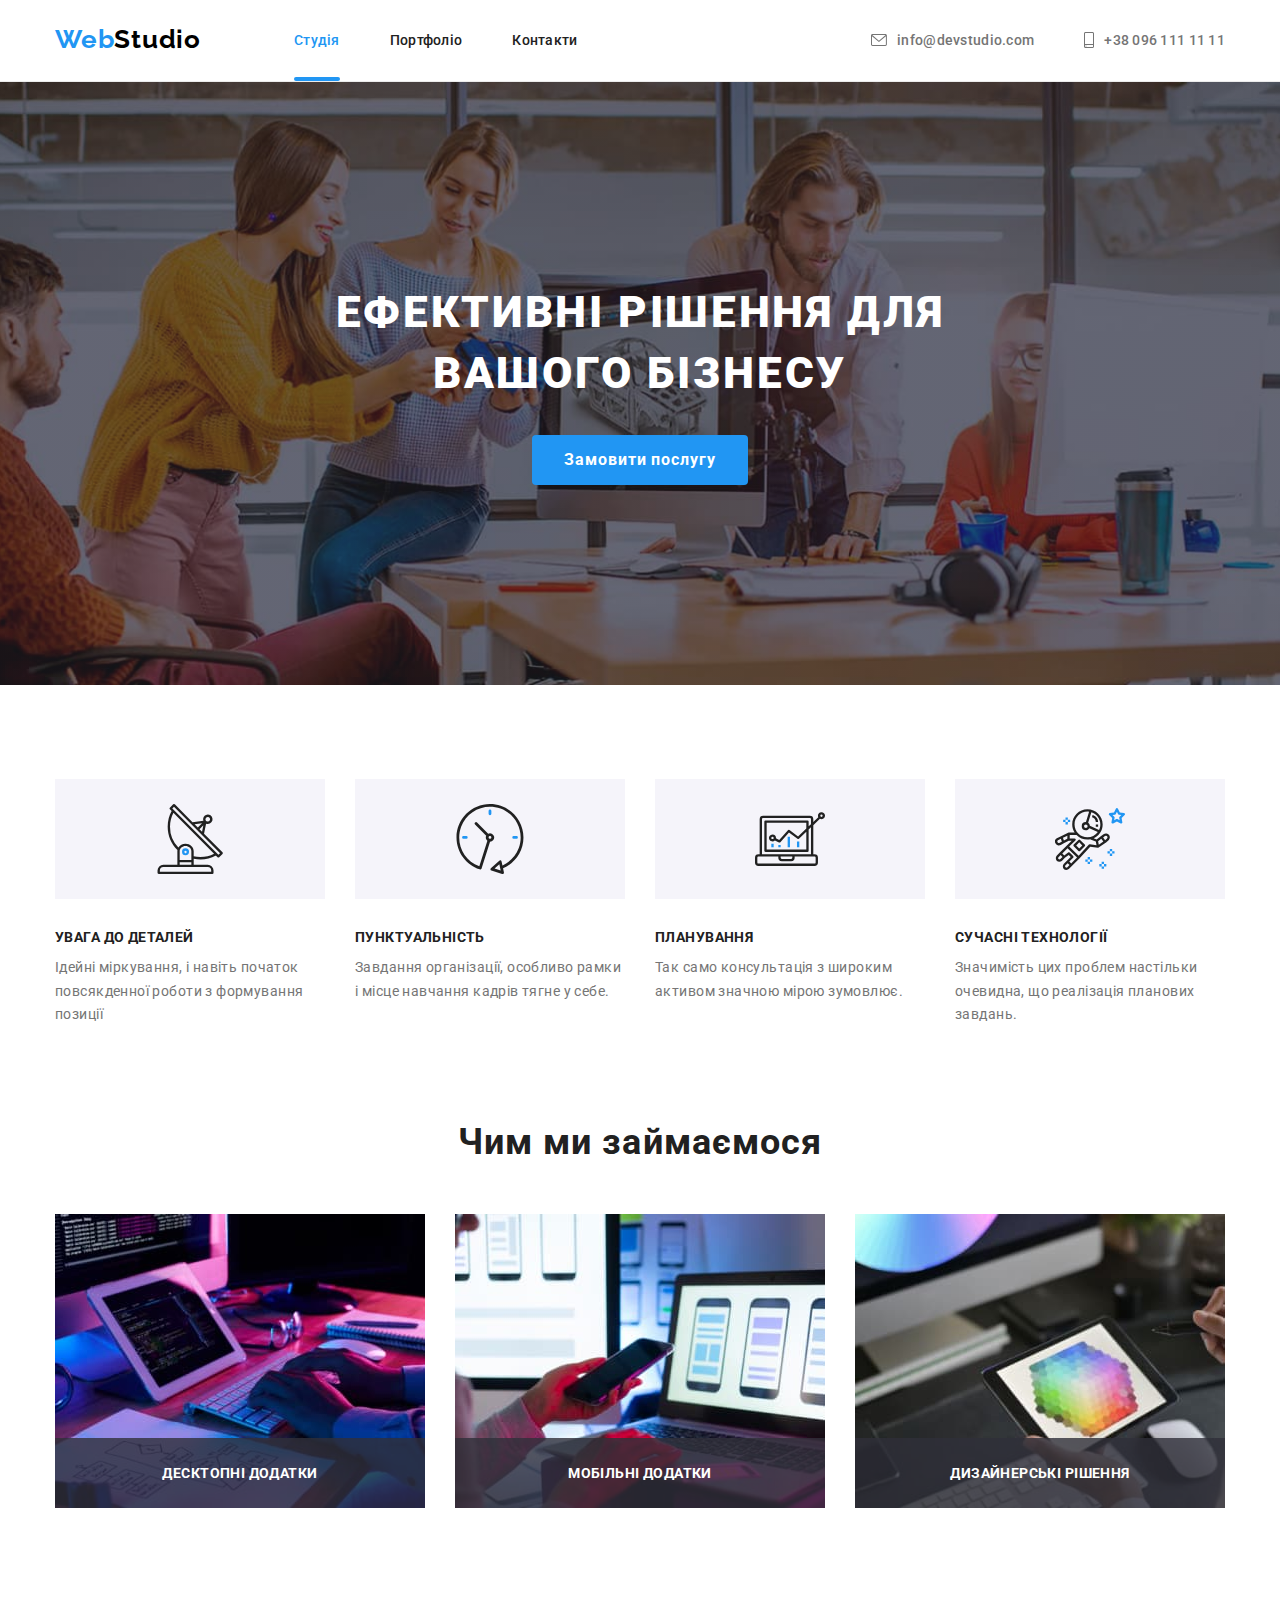
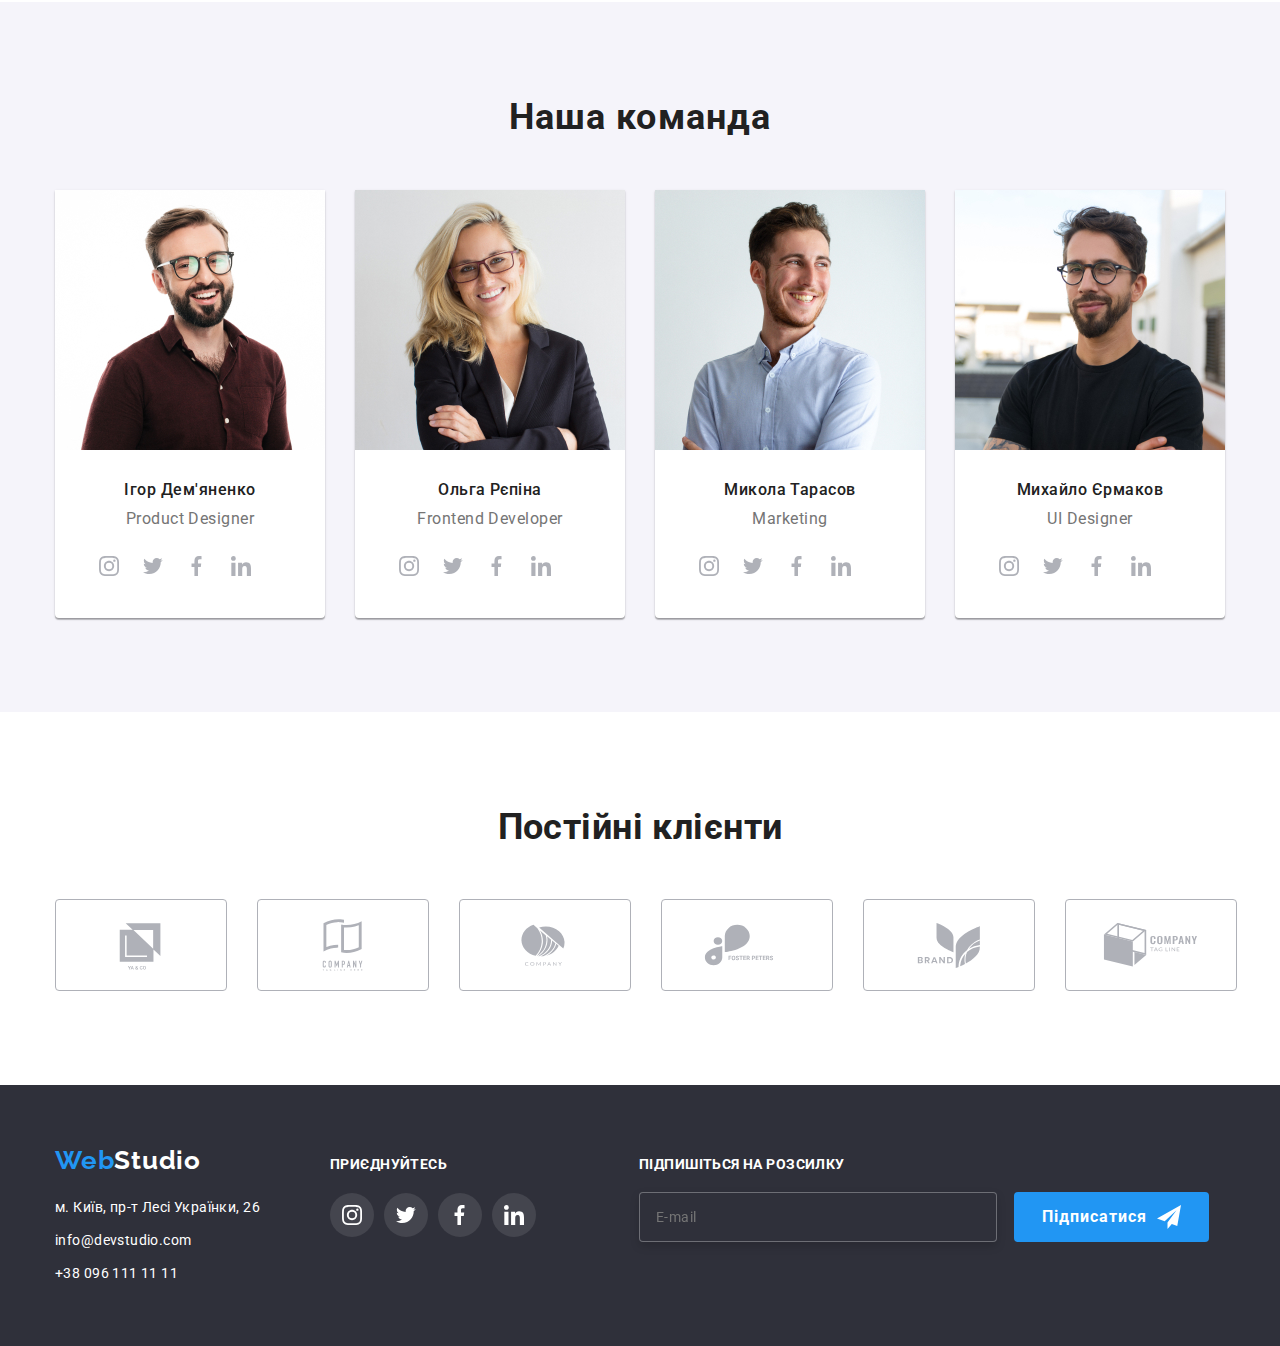
==== commit 69f8a065: "added my own JS" ====
--- a/index.html
+++ b/index.html
@@ -87,14 +87,11 @@
           </ul>
         </div>
 
-
-<!-- mobile header -->
-
-
+        <!-- mobile header -->
 
         <button
           type="button"
-          class="page-header__nav-btn "
+          class="page-header__nav-btn"
           aria-expanded="false"
           aria-controls="mobile-menu-btn"
           data-menu-button
@@ -111,67 +108,70 @@
           </svg>
         </button>
 
-        <div
-          class="page-header__mobile-menu "
-          id="mobile-menu-btn"
-          data-menu
-        >
-<div class="page-header__mobile-nav">
-  <nav class="">
-    <ul class="page-header__mobile-nav-list list">
-      <li class="page-header__mobile-nav-item">
-        <a
-          href="./index.html"
-          class=" page-header__mobile-nav-link page-header__mobile-nav-link--current link"
-          >Студія</a
-        >
-      </li>
-
-      <li class="page-header__mobile-nav-item">
-        <a href="./portfolio.html" class="link page-header__mobile-nav-link"
-          >Портфоліо</a
-        >
-      </li>
-
-      <li class="page-header__mobile-nav-item">
-        <a href="" class="link page-header__mobile-nav-link">Контакти</a>
-      </li>
-    </ul>
-  </nav>
-</div>
-        <div class="page-header__mobile-contacts">
-          <ul class="list page-header__mobile-contacts-list">
-            <li class="page-header__mobile-contact-item">
-              <a
-                href="mailto:info@devstudio.com"
-                class="page-header__mobile-contact-link link"
-              >
-              
-                 
-                info@devstudio.com</a
-              >
-            </li>
-  
-            <li class="page-header__mobile-contact-item">
-              <a href="tel:380961111111" class="page-header__mobile-contact-link link">
-              
-  
-                +38 096 111 11 11</a
-              >
-            </li>
-          </ul>
-          <ul class="mobile-menu-list list">
-            <li class="mobile-menu-item"><a href="" class="mobile-menu-link link">Instagram</a></li>
-            <li class="mobile-menu-item"><a href="" class="mobile-menu-link link">Twitter</a></li>
-            <li class="mobile-menu-item"><a href="" class="mobile-menu-link link">Facebook</a></li>
-            <li class="mobile-menu-item"><a href="" class="mobile-menu-link link">LinkedIn</a></li>
-          </ul>
+        <div class="page-header__mobile-menu" id="mobile-menu-btn" data-menu>
+          <div class="page-header__mobile-nav">
+            <nav class="">
+              <ul class="page-header__mobile-nav-list list">
+                <li class="page-header__mobile-nav-item">
+                  <a
+                    href="./index.html"
+                    class="page-header__mobile-nav-link page-header__mobile-nav-link--current link"
+                    >Студія</a
+                  >
+                </li>
+
+                <li class="page-header__mobile-nav-item">
+                  <a
+                    href="./portfolio.html"
+                    class="link page-header__mobile-nav-link"
+                    >Портфоліо</a
+                  >
+                </li>
+
+                <li class="page-header__mobile-nav-item">
+                  <a href="" class="link page-header__mobile-nav-link"
+                    >Контакти</a
+                  >
+                </li>
+              </ul>
+            </nav>
+          </div>
+          <div class="page-header__mobile-contacts">
+            <ul class="list page-header__mobile-contacts-list">
+              <li class="page-header__mobile-contact-item">
+                <a
+                  href="mailto:info@devstudio.com"
+                  class="page-header__mobile-contact-link link"
+                >
+                  info@devstudio.com</a
+                >
+              </li>
+
+              <li class="page-header__mobile-contact-item">
+                <a
+                  href="tel:380961111111"
+                  class="page-header__mobile-contact-link link"
+                >
+                  +38 096 111 11 11</a
+                >
+              </li>
+            </ul>
+            <ul class="mobile-menu-list list">
+              <li class="mobile-menu-item">
+                <a href="" class="mobile-menu-link link">Instagram</a>
+              </li>
+              <li class="mobile-menu-item">
+                <a href="" class="mobile-menu-link link">Twitter</a>
+              </li>
+              <li class="mobile-menu-item">
+                <a href="" class="mobile-menu-link link">Facebook</a>
+              </li>
+              <li class="mobile-menu-item">
+                <a href="" class="mobile-menu-link link">LinkedIn</a>
+              </li>
+            </ul>
+          </div>
         </div>
-        
-
-
-      </div>
-      
       </div>
     </header>
 
@@ -180,10 +180,7 @@
     <main>
       <section class="hero">
         <div class="hero__flex container">
-          <h1 class="hero__title">
-            Ефективні рішення для <br />
-            вашого бізнесу
-          </h1>
+          <h1 class="hero__title">Ефективні рішення для вашого бізнесу</h1>
 
           <button type="button" class="hero__button" data-modal-open>
             Замовити послугу
@@ -834,83 +831,96 @@
     </footer>
 
     <div class="backdrop is-hidden" data-modal>
-  <div class="modal">
-    <button type="button" class="modal__btn" data-modal-close>
-      <svg  class="modal__close-icon" width="18" height="18">
-        <use href="./images/images-studio/sprite.svg#icon-close-black"></use>
-      </svg>
-    </button>
-
-
-
-<p class="modal__title">
-  Залиште свої дані, ми вам передзвонимо
-</p>
-
-
-
-
-
-<form class="contact-form">
-  <label for="user-name" class="contact-form__label"> Ім'я
-  </label>
-  <div class="contact-form__wrap">
-      <input type="text" name="user-name" class="contact-form__input" id="user-name">
-      <svg class="contact-form__icon" width="18" height="18">
-        <use href="./images/images-studio/sprite.svg#icon-person"></use>
-      </svg>
+      <div class="modal">
+        <button type="button" class="modal__btn" data-modal-close>
+          <svg class="modal__close-icon" width="18" height="18">
+            <use
+              href="./images/images-studio/sprite.svg#icon-close-black"
+            ></use>
+          </svg>
+        </button>
+
+        <p class="modal__title">Залиште свої дані, ми вам передзвонимо</p>
+
+        <form class="contact-form">
+          <label for="user-name" class="contact-form__label"> Ім'я </label>
+          <div class="contact-form__wrap">
+            <input
+              type="text"
+              name="user-name"
+              class="contact-form__input"
+              id="user-name"
+            />
+            <svg class="contact-form__icon" width="18" height="18">
+              <use href="./images/images-studio/sprite.svg#icon-person"></use>
+            </svg>
+          </div>
+
+          <label for="user-phone" class="contact-form__label">Телефон </label>
+          <div class="contact-form__wrap">
+            <input
+              type="tel"
+              name="users-phone"
+              class="contact-form__input"
+              id="user-phone"
+            />
+            <svg class="contact-form__icon" width="18" height="18">
+              <use href="./images/images-studio/sprite.svg#icon-phone"></use>
+            </svg>
+          </div>
+
+          <label for="user-email" class="contact-form__label">Пошта </label>
+          <div class="contact-form__wrap">
+            <input
+              type="email"
+              name="users-email"
+              class="contact-form__input"
+              id="user-email"
+            />
+            <svg class="contact-form__icon" width="18" height="18">
+              <use
+                href="./images/images-studio/sprite.svg#icon-email-black"
+              ></use>
+            </svg>
+          </div>
+
+          <div class="contact-form__wrap">
+            <label class="contact-form__label"
+              >Коментар
+              <textarea
+                name="comment"
+                placeholder="Введіть текст"
+                class="contact-form__comment"
+              ></textarea>
+            </label>
+          </div>
+
+          <div class="checkbox">
+            <input
+              type="checkbox"
+              name="policy"
+              value="agreed"
+              class="checkbox__input"
+            />
+            <svg class="checkbox__icon" width="16" height="15">
+              <use href="./images/images-studio/sprite.svg#icon-check"></use>
+            </svg>
+            <p class="checkbox__policy">
+              Погоджуюся з розсилкою та приймаю
+              <a href="" class="checkbox__policy-link">Умови договору</a>
+            </p>
+          </div>
+
+          <button type="submit" class="signup-form__submit-btn">
+            Відправити
+          </button>
+        </form>
+      </div>
     </div>
-    
-
-
-    <label for="user-phone" class="contact-form__label">Телефон
-    </label>
-    <div class="contact-form__wrap">
-        <input type="tel" name="users-phone" class="contact-form__input" id="user-phone">
-        <svg class="contact-form__icon" width="18" height="18">
-          <use href="./images/images-studio/sprite.svg#icon-phone"></use>
-        </svg>
-      </div>
-  
- 
-  
-
-
-      <label for="user-email" class="contact-form__label">Пошта
-      </label>
-      <div class="contact-form__wrap">
-      <input type="email" name="users-email" class="contact-form__input" id="user-email">
-      <svg class="contact-form__icon" width="18" height="18">
-        <use href="./images/images-studio/sprite.svg#icon-email-black"></use>
-      </svg>
-    </div>
-    
-
-  <label class="contact-form__label">Коментар
-    <textarea name="comment" placeholder="Введіть текст" class="contact-form__comment"></textarea>
-  </label>
-
-
-<div class="checkbox">
-  <input type="checkbox" name="policy" value="agreed" class="checkbox__input ">
-  <svg class="checkbox__icon" width="16" height="15">
-    <use href="./images/images-studio/sprite.svg#icon-check"></use>
-  </svg>
-  <p class="checkbox__policy">Погоджуюся з розсилкою та приймаю <a href="" class="checkbox__policy-link">Умови договору</a></p>
-</div>
-
- 
- 
-<button type="submit" class="signup-form__submit-btn">
-  Відправити
-</button>
-
-</form>
-
-  </div>
-</div>
-
+
+    <script src="./js/modalDarlene.js"></script>
+<!-- 
     <script src="./js/modal.js"></script>
-    <script src="./js/menu.js"></script>
+    <script src="./js/menu.js"></script> -->
   </body>
 </html>
--- a/css/main.min.css
+++ b/css/main.min.css
@@ -1 +1 @@
-body{background-color:var(--white-color);color:var(--main-text-color);font-family:Roboto,sans-serif;font-size:14px;letter-spacing:.03em}h1,h2,h3,h4,h5,h6,p,ul{margin-top:0;margin-bottom:0}ul{padding-left:0;padding-right:0}img{max-width:100%;display:block;height:auto}@media screen and (max-width: 1199px){.section{padding-top:60px;padding-bottom:60px}}@media screen and (min-width: 1200px){.section{padding-top:94px;padding-bottom:94px}}.link{text-decoration:none}.list{list-style:none}.container{margin-left:auto;margin-right:auto;padding-left:15px;padding-right:15px}@media screen and (min-width: 480px){.container{width:480px}}@media screen and (min-width: 768px){.container{width:768px}}@media screen and (min-width: 1200px){.container{width:1200px}}.visually-hidden{position:absolute;width:1px;height:1px;margin:-1px;border:0;padding:0;clip:rect(0 0 0 0);overflow:hidden}.page-header{border-bottom:1px solid #ececec;position:relative}.page-header__wrap{display:-webkit-box;display:-ms-flexbox;display:flex;-webkit-box-align:center;-ms-flex-align:center;align-items:center}.logo{color:#000;font-family:Raleway,sans-serif;font-size:26px;font-weight:700;line-height:1.2;letter-spacing:.03em;padding-top:24px;padding-bottom:25px}.logo__element{color:#2196f3}.page-header__nav{margin-left:93px}.page-header__nav-list{display:-webkit-box;display:-ms-flexbox;display:flex}.page-header__nav-item{margin-right:50px}.page-header__nav-item:last-child{margin-right:0}.page-header__nav-link{color:#212121;font-weight:500;line-height:1.2;letter-spacing:.02em;padding-top:32px;padding-bottom:32px;display:inline-block;position:relative;-webkit-transition:color 250ms cubic-bezier(0.4, 0, 0.2, 1);transition:color 250ms cubic-bezier(0.4, 0, 0.2, 1)}.page-header__nav-link:hover,.page-header__nav-link:focus{color:#2196f3}.page-header__nav-link--current{color:#2196f3}.page-header__nav-link--current::after{content:"";display:inline-block;position:absolute;left:0;bottom:0;height:4px;width:100%;border-radius:2px;background-color:#2196f3}.page-header__contact-list{display:-webkit-box;display:-ms-flexbox;display:flex;-webkit-box-align:center;-ms-flex-align:center;align-items:center;margin-left:auto}@media screen and (min-width: 768px)and (max-width: 1199px){.page-header__contact-list{-webkit-box-orient:vertical;-webkit-box-direction:normal;-ms-flex-direction:column;flex-direction:column;-webkit-box-align:start;-ms-flex-align:start;align-items:flex-start}}@media screen and (min-width: 1200px){.page-header__contact-item{-webkit-box-align:center;-ms-flex-align:center;align-items:center}.page-header__contact-item:first-child{margin-right:50px}}@media screen and (min-width: 768px)and (max-width: 1199px){.page-header__contact-item{margin-bottom:10px}.page-header__contact-item:last-child{margin-bottom:0}}.page-header__contact-link{color:#757575;font-weight:500;line-height:1.2;letter-spacing:.02em;display:-webkit-box;display:-ms-flexbox;display:flex;-webkit-box-align:center;-ms-flex-align:center;align-items:center;-webkit-transition:color 250ms cubic-bezier(0.4, 0, 0.2, 1);transition:color 250ms cubic-bezier(0.4, 0, 0.2, 1)}.page-header__contact-link:hover,.page-header__contact-link:focus{color:#2196f3}@media screen and (min-width: 1200px){.page-header__contact-link{padding-top:32px;padding-bottom:32px}}.page-header__icon{margin-right:10px;fill:#757575}.page-header__contact-link:hover .page-header__icon-envelope{fill:#2196f3}.page-header__contact-link:hover .page-header__icon-smartphone{fill:#2196f3}.page-header__nav-btn{margin:0;padding:0;border:none;background-color:rgba(0,0,0,0);display:-webkit-inline-box;display:-ms-inline-flexbox;display:inline-flex;width:40px;height:40px;position:absolute;top:10px;right:10px;z-index:99}@media screen and (min-width: 481px){.page-header__nav-btn{display:none}}.page-header__icon-cross{display:none}.page-header__nav-btn.is-open .page-header__icon-cross{display:block}.page-header__nav-btn.is-open .page-header__icon-menu{display:none}@media screen and (max-width: 767px){.page-header__nav{display:none}}@media screen and (max-width: 767px){.page-header__contact-list{display:none}}@media screen and (min-width: 481px){.page-header__mobile-menu{display:none}}@media screen and (max-width: 480px){.page-header__mobile-menu{display:none;position:absolute;top:0;left:0;width:100%;background-color:#fff;height:796px;padding:48px 40px}.page-header__mobile-menu.is-open{display:-webkit-box;display:-ms-flexbox;display:flex;-webkit-box-orient:vertical;-webkit-box-direction:normal;-ms-flex-direction:column;flex-direction:column;-webkit-box-pack:justify;-ms-flex-pack:justify;justify-content:space-between;z-index:1}}@media screen and (max-width: 480px){.page-header__mobile-nav-item{margin-bottom:35px}.page-header__mobile-nav-item:last-child{margin-bottom:0}}.page-header__mobile-nav-link{font-family:inherit;color:#212121;font-weight:500;letter-spacing:.02em;display:inline-block;-webkit-transition:color 250ms cubic-bezier(0.4, 0, 0.2, 1);transition:color 250ms cubic-bezier(0.4, 0, 0.2, 1);font-size:14px;line-height:1.1428571429}@media screen and (max-width: 480px){.page-header__mobile-nav-link{font-size:40px;line-height:1.2}}@media screen and (max-width: 480px){.page-header__mobile-nav-link:hover,.page-header__mobile-nav-link:focus{color:#2196f3}}@media screen and (max-width: 480px){.page-header__mobile-nav-link--current{color:#2196f3}}@media screen and (max-width: 480px){.page-header__mobile-contacts-list{margin-bottom:64px}}@media screen and (max-width: 480px){.page-header__mobile-contact-item{margin-bottom:32px}.page-header__mobile-contact-item:last-child{margin-bottom:0}}.page-header__mobile-contact-link{color:#757575;font-weight:500;font-family:inherit;letter-spacing:.02em;-webkit-transition:color 250ms cubic-bezier(0.4, 0, 0.2, 1);transition:color 250ms cubic-bezier(0.4, 0, 0.2, 1);font-size:12px;line-height:1.1666666667}@media screen and (max-width: 480px){.page-header__mobile-contact-link{font-size:34px;line-height:1.2}}.page-header__mobile-contact-link:hover,.page-header__mobile-contact-link:focus{color:#2196f3}.mobile-menu-list{display:-webkit-box;display:-ms-flexbox;display:flex}.mobile-menu-item{border-right:1px solid rgba(33,33,33,.2);padding-right:10px;padding-left:10px}.mobile-menu-item:last-child{border-right:none;padding-right:0}.mobile-menu-item:first-child{padding-left:0}.mobile-menu-link{font-family:inherit;font-weight:500;font-size:18px;line-height:1.2222222222;letter-spacing:.02em;color:#2196f3}.hero{background-color:#2f303a;padding-top:118px;padding-bottom:118px;height:400px;max-width:480px;margin-left:auto;margin-right:auto;background-position:center;background-repeat:no-repeat;background-size:cover;background-image:-webkit-gradient(linear, left top, left bottom, from(rgba(47, 48, 58, 0.4)), to(rgba(47, 48, 58, 0.4))),url(../images/images-studio/hero/imgmobile.jpg);background-image:linear-gradient(rgba(47, 48, 58, 0.4), rgba(47, 48, 58, 0.4)),url(../images/images-studio/hero/imgmobile.jpg)}@media(min-device-pixel-ratio: 2),(-webkit-min-device-pixel-ratio: 2),(min-resolution: 192dpi),(min-resolution: 2dppx){.hero{background-image:-webkit-gradient(linear, left top, right top, from(rgba(47, 48, 58, 0.4)), to(rgba(47, 48, 58, 0.4))),url("../images/images-studio/hero/imgmobile@2x.jpg");background-image:linear-gradient(to right, rgba(47, 48, 58, 0.4), rgba(47, 48, 58, 0.4)),url("../images/images-studio/hero/imgmobile@2x.jpg")}}@media screen and (min-width: 768px){.hero{max-width:768px;background-image:-webkit-gradient(linear, left top, right top, from(rgba(47, 48, 58, 0.4)), to(rgba(47, 48, 58, 0.4))),url("../images/images-studio/hero/imgtablet.jpg");background-image:linear-gradient(to right, rgba(47, 48, 58, 0.4), rgba(47, 48, 58, 0.4)),url("../images/images-studio/hero/imgtablet.jpg")}}@media screen and (min-width: 768px)and (min-device-pixel-ratio: 2),screen and (min-width: 768px)and (-webkit-min-device-pixel-ratio: 2),screen and (min-width: 768px)and (min-resolution: 192dpi),screen and (min-width: 768px)and (min-resolution: 2dppx){.hero{background-image:-webkit-gradient(linear, left top, right top, from(rgba(47, 48, 58, 0.4)), to(rgba(47, 48, 58, 0.4))),url("../images/images-studio/hero/imgtablet@2x.jpg");background-image:linear-gradient(to right, rgba(47, 48, 58, 0.4), rgba(47, 48, 58, 0.4)),url("../images/images-studio/hero/imgtablet@2x.jpg")}}@media screen and (min-width: 1200px){.hero{padding-top:200px;padding-bottom:200px;height:600px;max-width:1600px;background-image:-webkit-gradient(linear, left top, right top, from(rgba(47, 48, 58, 0.4)), to(rgba(47, 48, 58, 0.4))),url("../images/images-studio/hero/imgdesktop.jpg");background-image:linear-gradient(to right, rgba(47, 48, 58, 0.4), rgba(47, 48, 58, 0.4)),url("../images/images-studio/hero/imgdesktop.jpg")}}@media screen and (min-width: 1200px)and (min-device-pixel-ratio: 2),screen and (min-width: 1200px)and (-webkit-min-device-pixel-ratio: 2),screen and (min-width: 1200px)and (min-resolution: 192dpi),screen and (min-width: 1200px)and (min-resolution: 2dppx){.hero{background-image:-webkit-gradient(linear, left top, right top, from(rgba(47, 48, 58, 0.4)), to(rgba(47, 48, 58, 0.4))),url("../images/images-studio/hero/imgdesktop@2x.jpg");background-image:linear-gradient(to right, rgba(47, 48, 58, 0.4), rgba(47, 48, 58, 0.4)),url("../images/images-studio/hero/imgdesktop@2x.jpg")}}.hero__title{color:#fff;font-family:Roboto,sans-serif;font-size:44px;font-weight:900;line-height:1.4;letter-spacing:.06em;margin-bottom:30px}@media screen and (max-width: 1199px){.hero__title{font-size:26px;line-height:1.6153846154}}.hero__button{color:#fff;background-color:#2196f3;font-family:inherit;font-size:16px;font-weight:700;line-height:1.9;letter-spacing:.06em;text-align:center;border:none;border-radius:4px;cursor:pointer;display:inline-block;margin-right:auto;margin-left:auto;min-width:216px;height:50px;-webkit-transition:background-color 250ms cubic-bezier(0.4, 0, 0.2, 1);transition:background-color 250ms cubic-bezier(0.4, 0, 0.2, 1)}.hero__button:hover,.hero__button:focus{background-color:#188ce8}.hero>.container{text-align:center}.hero__flex{display:-webkit-box;display:-ms-flexbox;display:flex;-webkit-box-orient:vertical;-webkit-box-direction:normal;-ms-flex-direction:column;flex-direction:column}@media screen and (min-width: 1199px){.features{padding-bottom:0px}}@media screen and (min-width: 768px)and (max-width: 1199px){.features__list{display:-webkit-box;display:-ms-flexbox;display:flex;-ms-flex-wrap:wrap;flex-wrap:wrap;gap:30px}}@media screen and (min-width: 1200px){.features__list{display:-webkit-box;display:-ms-flexbox;display:flex}}@media screen and (max-width: 480px){.features__item{width:100%;margin-bottom:30px}.features__item:last-child{margin-bottom:0}}@media screen and (min-width: 768px){.features__item{-ms-flex-preferred-size:calc((100% - 30px)/2);flex-basis:calc((100% - 30px)/2)}}@media screen and (min-width: 1200px){.features__item{margin-right:30px;-ms-flex-preferred-size:270px;flex-basis:270px}.features__item:last-child{margin-right:0}}.features__title{margin-bottom:10px;color:#212121;font-weight:700;line-height:1.2;letter-spacing:.03em;text-align:left;font-size:14px}@media screen and (max-width: 480px){.features__title{text-align:center}}.features__desc{color:#757575;line-height:1.7;letter-spacing:.03em;text-align:left}.features__antenna,.features__clock,.features__computer,.features__astronaut{width:70px;height:70px}.features__icon{display:-webkit-box;display:-ms-flexbox;display:flex;-webkit-box-pack:center;-ms-flex-pack:center;justify-content:center;-webkit-box-align:center;-ms-flex-align:center;align-items:center;background-color:#f5f4fa;margin-bottom:30px;height:120px}@media screen and (max-width: 480px){.features__icon{width:100%;margin-bottom:30px}}@media screen and (max-width: 1199px){.work-specification{display:none}}.work-specification__list{display:-webkit-box;display:-ms-flexbox;display:flex}.work-specification__item{margin-right:30px;-ms-flex-preferred-size:370px;flex-basis:370px}.work-specification__item:last-child{margin-right:0}.work-specification__title{color:#212121;font-family:Roboto,sans-serif;font-size:36px;font-weight:700;line-height:1.2;letter-spacing:.03em;text-align:center;margin-bottom:50px}.work-specification__img{display:block}.work-specification__overlay{position:relative}.work-specification__field{position:absolute;left:0;bottom:0;width:370px;height:70px;background-color:rgba(47,48,58,.8);display:-webkit-inline-box;display:-ms-inline-flexbox;display:inline-flex;-webkit-box-pack:center;-ms-flex-pack:center;justify-content:center;-webkit-box-align:center;-ms-flex-align:center;align-items:center;color:#fff;font-weight:700;font-size:14px;line-height:1.1428571429;letter-spacing:.03em;text-transform:uppercase}.team{background-color:#f5f4fa;text-align:center}.team__title{color:#212121;font-family:Roboto,sans-serif;font-size:36px;font-weight:700;line-height:1.2;letter-spacing:.03em;text-align:center;margin-bottom:50px}@media screen and (max-width: 1199px){.team__title{font-size:28px;line-height:1.1428571429;margin-bottom:30px}}.team__list{display:-webkit-box;display:-ms-flexbox;display:flex}@media screen and (max-width: 1199px){.team__list{-ms-flex-wrap:wrap;flex-wrap:wrap;gap:30px}}.team__item{background-color:#fff;-webkit-box-shadow:0px 1px 3px rgba(0,0,0,.12),0px 1px 1px rgba(0,0,0,.14),0px 2px 1px rgba(0,0,0,.2);box-shadow:0px 1px 3px rgba(0,0,0,.12),0px 1px 1px rgba(0,0,0,.14),0px 2px 1px rgba(0,0,0,.2);border-radius:0px 0px 4px 4px}@media screen and (max-width: 480px){.team__item{width:100%}}@media screen and (min-width: 768px){.team__item{-ms-flex-preferred-size:calc((100% - 30px)/2);flex-basis:calc((100% - 30px)/2)}}@media screen and (min-width: 1200px){.team__item{margin-right:30px}.team__item:last-child{margin-right:0}}.team__image{display:block;max-width:100%}@media screen and (max-width: 1199px){.team__content{padding-top:30px;padding-bottom:24px}}@media screen and (min-width: 1200px){.team__content{padding:30px 32px}}.team__member{color:#212121;font-family:Roboto,sans-serif;font-size:16px;font-weight:500;line-height:1.2;letter-spacing:.03em;margin-bottom:10px}.team__position{color:#757575;font-family:Roboto,sans-serif;font-size:16px;line-height:1.2;letter-spacing:.03em;margin-bottom:16px}.social-media{display:-webkit-box;display:-ms-flexbox;display:flex}@media screen and (max-width: 1199px){.social-media{-webkit-box-pack:center;-ms-flex-pack:center;justify-content:center}}.social-media__link{display:-webkit-box;display:-ms-flexbox;display:flex;-webkit-box-pack:center;-ms-flex-pack:center;justify-content:center;-webkit-box-align:center;-ms-flex-align:center;align-items:center;width:44px;height:44px;color:#afb1b8;border-radius:50%;-webkit-transition:color 250ms cubic-bezier(0.4, 0, 0.2, 1),background-color 250ms cubic-bezier(0.4, 0, 0.2, 1),border-radius 250ms cubic-bezier(0.4, 0, 0.2, 1);transition:color 250ms cubic-bezier(0.4, 0, 0.2, 1),background-color 250ms cubic-bezier(0.4, 0, 0.2, 1),border-radius 250ms cubic-bezier(0.4, 0, 0.2, 1)}.social-media__link:hover{color:#fff;background-color:#2196f3;border-radius:50%}@media screen and (max-width: 480px){.social-media__link{margin-right:10px}}.social-media__icon{width:20px;height:20px;fill:currentColor}.clients__title{font-weight:700;color:#212121;text-align:center;font-size:36px;line-height:1.2;margin-bottom:50px}@media screen and (max-width: 1199px){.clients__title{font-size:28px;line-height:1.1428571429}}.clients-list{display:-webkit-box;display:-ms-flexbox;display:flex}@media screen and (max-width: 1199px){.clients-list{-ms-flex-wrap:wrap;flex-wrap:wrap;gap:30px}}.clients-list__item{border:1px solid #afb1b8;border-radius:4px;height:92px;-webkit-transition:border 250ms cubic-bezier(0.4, 0, 0.2, 1);transition:border 250ms cubic-bezier(0.4, 0, 0.2, 1)}@media screen and (max-width: 480px){.clients-list__item{-ms-flex-preferred-size:calc((100% - 30px)/2);flex-basis:calc((100% - 30px)/2)}}@media screen and (min-width: 768px){.clients-list__item{-ms-flex-preferred-size:calc((100% - 60px)/3);flex-basis:calc((100% - 60px)/3)}}@media screen and (min-width: 1200px){.clients-list__item{margin-right:30px;-ms-flex-preferred-size:170px;flex-basis:170px}.clients-list__item:last-child{margin-right:0}}.clients-list__item:hover{border:1px solid #2196f3}.client__link{display:-webkit-box;display:-ms-flexbox;display:flex;-webkit-box-pack:center;-ms-flex-pack:center;justify-content:center;-webkit-box-align:center;-ms-flex-align:center;align-items:center;padding:16px 32px}@media screen and (max-width: 480px){.client__link{padding:0;height:100%}}.clients__icon{fill:#afb1b8;-webkit-transition:fill 250ms cubic-bezier(0.4, 0, 0.2, 1);transition:fill 250ms cubic-bezier(0.4, 0, 0.2, 1)}.clients-list__item:hover .clients__icon{fill:#2196f3}.footer{background-color:#2f303a;padding-top:60px;padding-bottom:60px}@media screen and (min-width: 1200px){.footer__flex{display:-webkit-box;display:-ms-flexbox;display:flex;-webkit-box-align:baseline;-ms-flex-align:baseline;align-items:baseline}}@media screen and (min-width: 768px)and (max-width: 1200px){.footer__flex-pos{-webkit-box-pack:justify;-ms-flex-pack:justify;justify-content:space-between;-webkit-box-align:baseline;-ms-flex-align:baseline;align-items:baseline;text-align:center;margin-bottom:60px;display:-webkit-box;display:-ms-flexbox;display:flex}}@media screen and (min-width: 1200px){.footer__flex-pos{-webkit-box-align:baseline;-ms-flex-align:baseline;align-items:baseline;display:-webkit-box;display:-ms-flexbox;display:flex}}.logo--theme-dark{color:#fff;margin-bottom:20px;display:block;padding-top:0;padding-bottom:0}@media screen and (max-width: 480px){.logo--theme-dark{text-align:center}}@media screen and (max-width: 480px){.footer__adress-wrap{text-align:center;margin-bottom:60px}}@media screen and (min-width: 1200px){.footer__adress-wrap{margin-right:70px}}.address__list{line-height:1.7;letter-spacing:.03em;font-style:normal}.address__item{margin-bottom:9px}.address__link{color:#fff}.address__link--active:hover{color:#2196f3}.join__title{font-weight:700;font-size:14px;line-height:1.2;color:#fff;text-transform:uppercase;margin-bottom:20px;letter-spacing:.03em}@media screen and (max-width: 480px){.join__title{text-align:center}}.join-list{display:-webkit-box;display:-ms-flexbox;display:flex}@media screen and (max-width: 480px){.join-list{-webkit-box-pack:center;-ms-flex-pack:center;justify-content:center;margin-bottom:60px}}.join-list__icon{width:20px;height:20px;fill:#fff}.join-list__link{display:-webkit-box;display:-ms-flexbox;display:flex;-webkit-box-pack:center;-ms-flex-pack:center;justify-content:center;-webkit-box-align:center;-ms-flex-align:center;align-items:center;background-color:#44454e;border-radius:50px;width:44px;height:44px;margin-right:10px;-webkit-transition:background-color 250ms cubic-bezier(0.4, 0, 0.2, 1);transition:background-color 250ms cubic-bezier(0.4, 0, 0.2, 1)}.join-list__link:hover{background-color:#2196f3}@media screen and (min-width: 1199px){.signup-form{margin-left:93px}}.signup-form__title{font-weight:700;font-size:14px;line-height:1.1428571429;letter-spacing:.03em;text-transform:uppercase;color:#fff;margin-bottom:20px}@media screen and (max-width: 1199px){.signup-form__title{text-align:center}}@media screen and (max-width: 1199px){.signup-form__wrap{display:-webkit-box;display:-ms-flexbox;display:flex;-webkit-box-orient:vertical;-webkit-box-direction:normal;-ms-flex-direction:column;flex-direction:column;-webkit-box-align:center;-ms-flex-align:center;align-items:center}}@media screen and (min-width: 1200px){.signup-form__wrap{display:-webkit-box;display:-ms-flexbox;display:flex;width:570px;height:50px;-webkit-box-pack:justify;-ms-flex-pack:justify;justify-content:space-between;-webkit-box-align:center;-ms-flex-align:center;align-items:center}}.signup-form__input{background-color:#2f303a;border:1px solid rgba(255,255,255,.3);-webkit-filter:drop-shadow(0px 4px 4px rgba(0, 0, 0, 0.15));filter:drop-shadow(0px 4px 4px rgba(0, 0, 0, 0.15));border-radius:4px;padding-left:16px;color:#fff;font-size:14px;line-height:1.1428571429;letter-spacing:.03em;outline:rgba(0,0,0,0)}@media screen and (max-width: 480px){.signup-form__input{max-width:100%}}@media screen and (max-width: 1199px){.signup-form__input{height:50px;margin-bottom:20px;width:450px}}@media screen and (min-width: 1200px){.signup-form__input{height:100%;width:358px}}.signup-form__btn{max-width:200px;background-color:#2196f3;-webkit-box-shadow:0px 4px 4px rgba(0,0,0,.15);box-shadow:0px 4px 4px rgba(0,0,0,.15);border-radius:4px;border:rgba(0,0,0,0);font-weight:700;font-size:16px;line-height:1.875;color:#fff;display:-webkit-box;display:-ms-flexbox;display:flex;-webkit-box-align:center;-ms-flex-align:center;align-items:center;-webkit-box-pack:center;-ms-flex-pack:center;justify-content:center;padding-left:28px;padding-right:28px;cursor:pointer;-webkit-transition:background-color 250ms cubic-bezier(0.4, 0, 0.2, 1);transition:background-color 250ms cubic-bezier(0.4, 0, 0.2, 1)}.signup-form__btn:hover,.signup-form__btn:focus{background-color:#188ce8}@media screen and (max-width: 1199px){.signup-form__btn{height:50px}}@media screen and (min-width: 1200px){.signup-form__btn{height:100%}}.signup-form__icon{margin-left:10px}.backdrop{position:fixed;background-color:rgba(0,0,0,.2);top:0;left:0;width:100%;height:100%;opacity:1;-webkit-transition:opacity 500ms cubic-bezier(0.4, 0, 0.2, 1);transition:opacity 500ms cubic-bezier(0.4, 0, 0.2, 1);overflow-y:scroll}@media screen and (max-width: 1199px){.backdrop{padding:93px 15px 94px 15px}}.backdrop.is-hidden{opacity:0;pointer-events:none}.modal{position:absolute;background-color:#fff;-webkit-box-shadow:0px 1px 3px rgba(0,0,0,.12),0px 1px 1px rgba(0,0,0,.14),0px 2px 1px rgba(0,0,0,.2);box-shadow:0px 1px 3px rgba(0,0,0,.12),0px 1px 1px rgba(0,0,0,.14),0px 2px 1px rgba(0,0,0,.2);border-radius:4px;width:450px;height:609px;z-index:99}@media screen and (min-width: 768px){.modal{top:50%;left:50%;-webkit-transform:translate(-50%, -50%);transform:translate(-50%, -50%)}}@media screen and (min-width: 1200px){.modal{width:528px;height:581px}}.modal__btn{display:-webkit-box;display:-ms-flexbox;display:flex;-webkit-box-pack:end;-ms-flex-pack:end;justify-content:flex-end;-webkit-box-align:center;-ms-flex-align:center;align-items:center;position:absolute;top:8px;right:8px;background-color:var(--white-color);width:30px;height:30px;border-radius:50%;border:1px solid rgba(0,0,0,.1);cursor:pointer}.modal__close-icon{-webkit-transition:fill 250ms cubic-bezier(0.4, 0, 0.2, 1);transition:fill 250ms cubic-bezier(0.4, 0, 0.2, 1)}.modal__close-icon .modal__btn:focus,.modal__btn:hover .modal__close-icon{fill:#2196f3}.modal__title{padding-right:40px;padding-left:40px;padding-top:40px;margin-bottom:12px;font-weight:700;font-size:20px;line-height:1.15;text-align:center;letter-spacing:.03em;color:#212121}.contact-form{padding-left:40px;padding-right:40px;padding-bottom:40px}.contact-form__label{font-size:12px;line-height:1.1666666667;letter-spacing:.01em;color:#757575}.contact-form__input{display:block;width:370px;height:40px;border:1px solid rgba(33,33,33,.2);border-radius:4px;margin-bottom:10px;margin-top:4px;padding:0;padding-left:42px;-webkit-transition:border 250ms cubic-bezier(0.4, 0, 0.2, 1),outline 250ms cubic-bezier(0.4, 0, 0.2, 1);transition:border 250ms cubic-bezier(0.4, 0, 0.2, 1),outline 250ms cubic-bezier(0.4, 0, 0.2, 1)}.contact-form__input:focus,.contact-form__input:hover{border:1px solid #2196f3;outline:#2196f3}@media screen and (min-width: 1200px){.contact-form__input{width:448px}}.contact-form__wrap{position:relative}.contact-form__icon{position:absolute;top:50%;left:12px;-webkit-transform:translateY(-50%);transform:translateY(-50%);-webkit-transition:fill 250ms cubic-bezier(0.4, 0, 0.2, 1);transition:fill 250ms cubic-bezier(0.4, 0, 0.2, 1)}.contact-form__input:focus+.contact-form__icon,.contact-form__input:hover+.contact-form__icon{fill:#2196f3}.contact-form__comment{padding:12px 16px;width:370px;resize:none;height:120px;border:1px solid rgba(33,33,33,.2);border-radius:4px;margin-bottom:20px;-webkit-transition:border 250ms cubic-bezier(0.4, 0, 0.2, 1),comment 250ms cubic-bezier(0.4, 0, 0.2, 1);transition:border 250ms cubic-bezier(0.4, 0, 0.2, 1),comment 250ms cubic-bezier(0.4, 0, 0.2, 1)}@media screen and (min-width: 1200px){.contact-form__comment{width:448px}}.contact-form__comment:hover,.contact-form__comment:focus{border:1px solid #2196f3;outline:#2196f3}.contact-form__comment::-webkit-input-placeholder{font-size:12px;line-height:1.1666666667;letter-spacing:.01em;color:rgba(117,117,117,.5)}.contact-form__comment::-moz-placeholder{font-size:12px;line-height:1.1666666667;letter-spacing:.01em;color:rgba(117,117,117,.5)}.contact-form__comment:-ms-input-placeholder{font-size:12px;line-height:1.1666666667;letter-spacing:.01em;color:rgba(117,117,117,.5)}.contact-form__comment::-ms-input-placeholder{font-size:12px;line-height:1.1666666667;letter-spacing:.01em;color:rgba(117,117,117,.5)}.contact-form__comment::placeholder{font-size:12px;line-height:1.1666666667;letter-spacing:.01em;color:rgba(117,117,117,.5)}.checkbox{margin-bottom:30px;display:-webkit-box;display:-ms-flexbox;display:flex;-webkit-box-align:center;-ms-flex-align:center;align-items:center;padding-left:15px}.checkbox__input{opacity:0;position:absolute}.checkbox__icon{fill:#212121;margin-right:9px;border-radius:2px;-webkit-transition:background-color 250ms cubic-bezier(0.4, 0, 0.2, 1);transition:background-color 250ms cubic-bezier(0.4, 0, 0.2, 1)}.checkbox__input:checked+.checkbox__icon{fill:none;background-color:#2196f3;background-image:url(../images/images-studio/checked.svg);background-repeat:no-repeat;background-position:center;border-radius:2px}.checkbox__policy{font-size:12px;line-height:1.1666666667;letter-spacing:.03em}@media screen and (min-width: 1200px){.checkbox__policy{font-size:14px;line-height:1.7142857143}}.checkbox__policy-link{font-size:12px;line-height:1.1666666667;letter-spacing:.03em;color:#2196f3}@media screen and (min-width: 1200px){.checkbox__policy-link{font-size:14px;line-height:1.7142857143}}.signup-form__submit-btn{width:200px;height:50px;font-weight:700;font-size:16px;line-height:1.875;letter-spacing:.06em;color:#fff;background-color:#2196f3;-webkit-box-shadow:0px 4px 4px rgba(0,0,0,.15);box-shadow:0px 4px 4px rgba(0,0,0,.15);border-radius:4px;border:rgba(0,0,0,0);display:block;margin-right:auto;margin-left:auto;-webkit-transition:background-color 250ms cubic-bezier(0.4, 0, 0.2, 1);transition:background-color 250ms cubic-bezier(0.4, 0, 0.2, 1);cursor:pointer}.signup-form__submit-btn:hover,.signup-form__submit-btn:focus{background-color:#188ce8}.portfolio-navigation__list{display:-webkit-box;display:-ms-flexbox;display:flex;-webkit-box-pack:center;-ms-flex-pack:center;justify-content:center;margin-bottom:30px}@media screen and (max-width: 480px){.portfolio-navigation__list{-ms-flex-wrap:wrap;flex-wrap:wrap;-webkit-box-pack:start;-ms-flex-pack:start;justify-content:flex-start;margin-bottom:40px}}.portfolio-navigation__item{margin-right:8px}.portfolio-navigation__item:hover,.portfolio-navigation__item:focus{-webkit-box-shadow:0px 3px 1px rgba(0,0,0,.1),0px 1px 2px rgba(0,0,0,.08),0px 2px 2px rgba(0,0,0,.12);box-shadow:0px 3px 1px rgba(0,0,0,.1),0px 1px 2px rgba(0,0,0,.08),0px 2px 2px rgba(0,0,0,.12)}.portfolio-navigation__item:last-child{margin-right:0}@media screen and (max-width: 480px){.portfolio-navigation__item{margin-bottom:15px}}.portfolio-navigation__button{background-color:#f5f4fa;color:#212121;font-family:inherit;font-size:16px;font-weight:500;line-height:1.6;letter-spacing:.03em;text-align:center;cursor:pointer;border:none;border-radius:4px;padding:6px 25px;-webkit-transition:background-color 250ms cubic-bezier(0.4, 0, 0.2, 1),color 250ms cubic-bezier(0.4, 0, 0.2, 1),-webkit-box-shadow 250ms cubic-bezier(0.4, 0, 0.2, 1);transition:background-color 250ms cubic-bezier(0.4, 0, 0.2, 1),color 250ms cubic-bezier(0.4, 0, 0.2, 1),-webkit-box-shadow 250ms cubic-bezier(0.4, 0, 0.2, 1);transition:background-color 250ms cubic-bezier(0.4, 0, 0.2, 1),color 250ms cubic-bezier(0.4, 0, 0.2, 1),box-shadow 250ms cubic-bezier(0.4, 0, 0.2, 1);transition:background-color 250ms cubic-bezier(0.4, 0, 0.2, 1),color 250ms cubic-bezier(0.4, 0, 0.2, 1),box-shadow 250ms cubic-bezier(0.4, 0, 0.2, 1),-webkit-box-shadow 250ms cubic-bezier(0.4, 0, 0.2, 1)}.portfolio-navigation__button:hover,.portfolio-navigation__button:focus{background-color:#2196f3;color:#fff;-webkit-box-shadow:0px 3px 1px rgba(0,0,0,.1),0px 1px 2px rgba(0,0,0,.08),0px 2px 2px rgba(0,0,0,.12);box-shadow:0px 3px 1px rgba(0,0,0,.1),0px 1px 2px rgba(0,0,0,.08),0px 2px 2px rgba(0,0,0,.12)}@media screen and (max-width: 1199px){.portolio-navigation{margin-bottom:60px}}@media screen and (min-width: 768px){.portfolio{gap:30px;-ms-flex-wrap:wrap;flex-wrap:wrap;display:-webkit-box;display:-ms-flexbox;display:flex}}.portfolio__item{width:100%;background:#fff;margin-bottom:30px;-webkit-transition:-webkit-box-shadow 250ms cubic-bezier(0.4, 0, 0.2, 1);transition:-webkit-box-shadow 250ms cubic-bezier(0.4, 0, 0.2, 1);transition:box-shadow 250ms cubic-bezier(0.4, 0, 0.2, 1);transition:box-shadow 250ms cubic-bezier(0.4, 0, 0.2, 1), -webkit-box-shadow 250ms cubic-bezier(0.4, 0, 0.2, 1)}.portfolio__item:hover,.portfolio__item:focus{-webkit-box-shadow:0px 1px 1px rgba(0,0,0,.12),0px 4px 4px rgba(0,0,0,.06),1px 4px 6px rgba(0,0,0,.16);box-shadow:0px 1px 1px rgba(0,0,0,.12),0px 4px 4px rgba(0,0,0,.06),1px 4px 6px rgba(0,0,0,.16)}@media screen and (min-width: 768px){.portfolio__item{-ms-flex-preferred-size:calc((100% - 30px)/2);flex-basis:calc((100% - 30px)/2)}}@media screen and (min-width: 1200px){.portfolio__item{-ms-flex-preferred-size:calc((100% - 60px)/3);flex-basis:calc((100% - 60px)/3)}}.portfolio__img{display:block;width:100%}.portfolio__title{color:#212121;font-family:Roboto,sans-serif;font-size:18px;font-weight:700;line-height:2;letter-spacing:.06em;margin-bottom:4px}.portfolio__text{color:#757575;font-family:Roboto;font-size:16px;line-height:1.9;letter-spacing:.03em}.portfolio__overlay{font-size:18px;line-height:1.5;color:#fff}.portfolio__position{position:relative;overflow:hidden}.portfolio__wrap{position:absolute;left:0;top:0;-webkit-transform:translateY(100%);transform:translateY(100%);background-color:rgba(33,150,243,.9);width:100%;height:100%;display:-webkit-box;display:-ms-flexbox;display:flex;-webkit-box-align:center;-ms-flex-align:center;align-items:center;padding-left:24px;padding-right:24px;-webkit-transition:-webkit-transform 250ms cubic-bezier(0.4, 0, 0.2, 1);transition:-webkit-transform 250ms cubic-bezier(0.4, 0, 0.2, 1);transition:transform 250ms cubic-bezier(0.4, 0, 0.2, 1);transition:transform 250ms cubic-bezier(0.4, 0, 0.2, 1), -webkit-transform 250ms cubic-bezier(0.4, 0, 0.2, 1)}.portfolio__item:hover .portfolio__wrap{-webkit-transform:translateY(0);transform:translateY(0)}.portfolio__content{padding:20px 24px;border-left:1px solid #eee;border-right:1px solid #eee;border-bottom:1px solid #eee}/*# sourceMappingURL=main.min.css.map */+body{font-family:Roboto,sans-serif;background-color:var(--white-color);color:var(--main-text-color);font-size:14px;letter-spacing:.03em}h1,h2,h3,h4,h5,h6,p,ul{margin:0;padding:0}img{max-width:100%;display:block;height:auto}@media screen and (max-width: 1199px){.section{padding-top:60px;padding-bottom:60px}}@media screen and (min-width: 1200px){.section{padding-top:94px;padding-bottom:94px}}a{text-decoration:none}ul{list-style:none}.container{margin-left:auto;margin-right:auto;padding-left:15px;padding-right:15px}@media screen and (min-width: 480px){.container{width:480px}}@media screen and (min-width: 768px){.container{width:768px}}@media screen and (min-width: 1200px){.container{width:1200px}}.visually-hidden{position:absolute;width:1px;height:1px;margin:-1px;border:0;padding:0;clip:rect(0 0 0 0);overflow:hidden}.team__title{font-size:36px;font-weight:700;line-height:1.2;letter-spacing:.03em}.btn,.signup-form__submit-btn,.signup-form__btn,.hero__button{color:#fff;background-color:#2196f3;font-family:inherit;font-size:16px;font-weight:700;line-height:1.9;letter-spacing:.06em;border:none;border-radius:4px;cursor:pointer;display:block;height:50px;-webkit-transition:background-color 250ms cubic-bezier(0.4, 0, 0.2, 1);transition:background-color 250ms cubic-bezier(0.4, 0, 0.2, 1)}.btn:hover,.signup-form__submit-btn:hover,.signup-form__btn:hover,.hero__button:hover,.btn:focus,.signup-form__submit-btn:focus,.signup-form__btn:focus,.hero__button:focus{background-color:#188ce8}.page-header{border-bottom:1px solid #ececec;position:relative}.page-header__wrap{display:-webkit-box;display:-ms-flexbox;display:flex;-webkit-box-align:center;-ms-flex-align:center;align-items:center}.logo{color:#000;font-family:Raleway,sans-serif;font-size:26px;font-weight:700;line-height:1.2;letter-spacing:.03em;padding-top:24px;padding-bottom:25px}.logo__element{color:#2196f3}.page-header__nav{margin-left:93px}.page-header__nav-list{display:-webkit-box;display:-ms-flexbox;display:flex}.page-header__nav-item{margin-right:50px}.page-header__nav-item:last-child{margin-right:0}.page-header__nav-link{color:#212121;font-weight:500;line-height:1.2;letter-spacing:.02em;padding-top:32px;padding-bottom:32px;display:inline-block;position:relative;-webkit-transition:color 250ms cubic-bezier(0.4, 0, 0.2, 1);transition:color 250ms cubic-bezier(0.4, 0, 0.2, 1)}.page-header__nav-link:hover,.page-header__nav-link:focus{color:#2196f3}.page-header__nav-link--current{color:#2196f3}.page-header__nav-link--current::after{content:"";display:inline-block;position:absolute;left:0;bottom:0;height:4px;width:100%;border-radius:2px;background-color:#2196f3}.page-header__contact-list{display:-webkit-box;display:-ms-flexbox;display:flex;-webkit-box-align:center;-ms-flex-align:center;align-items:center;margin-left:auto}@media screen and (min-width: 768px)and (max-width: 1199px){.page-header__contact-list{-webkit-box-orient:vertical;-webkit-box-direction:normal;-ms-flex-direction:column;flex-direction:column;-webkit-box-align:start;-ms-flex-align:start;align-items:flex-start}}@media screen and (min-width: 1200px){.page-header__contact-item{-webkit-box-align:center;-ms-flex-align:center;align-items:center}.page-header__contact-item:first-child{margin-right:50px}}@media screen and (min-width: 768px)and (max-width: 1199px){.page-header__contact-item{margin-bottom:10px}.page-header__contact-item:last-child{margin-bottom:0}}.page-header__contact-link{color:#757575;font-weight:500;line-height:1.2;letter-spacing:.02em;display:-webkit-box;display:-ms-flexbox;display:flex;-webkit-box-align:center;-ms-flex-align:center;align-items:center;-webkit-transition:color 250ms cubic-bezier(0.4, 0, 0.2, 1);transition:color 250ms cubic-bezier(0.4, 0, 0.2, 1)}.page-header__contact-link:hover,.page-header__contact-link:focus{color:#2196f3}@media screen and (min-width: 1200px){.page-header__contact-link{padding-top:32px;padding-bottom:32px}}.page-header__icon{margin-right:10px;fill:#757575}.page-header__contact-link:hover .page-header__icon-envelope{fill:#2196f3}.page-header__contact-link:hover .page-header__icon-smartphone{fill:#2196f3}.page-header__nav-btn{margin:0;padding:0;border:none;background-color:rgba(0,0,0,0);display:-webkit-inline-box;display:-ms-inline-flexbox;display:inline-flex;width:40px;height:40px;position:absolute;top:10px;right:10px;z-index:2}@media screen and (min-width: 481px){.page-header__nav-btn{display:none}}.page-header__icon-cross{display:none}.page-header__nav-btn.is-open .page-header__icon-cross{display:block}.page-header__nav-btn.is-open .page-header__icon-menu{display:none}@media screen and (max-width: 767px){.page-header__nav{display:none}}@media screen and (max-width: 767px){.page-header__contact-list{display:none}}@media screen and (min-width: 481px){.page-header__mobile-menu{display:none}}@media screen and (max-width: 480px){.page-header__mobile-menu{display:none;position:absolute;top:0;left:0;width:100%;background-color:#fff;height:796px;padding:48px 40px}.page-header__mobile-menu.is-open{display:-webkit-box;display:-ms-flexbox;display:flex;-webkit-box-orient:vertical;-webkit-box-direction:normal;-ms-flex-direction:column;flex-direction:column;-webkit-box-pack:justify;-ms-flex-pack:justify;justify-content:space-between;z-index:1}}@media screen and (max-width: 480px){.page-header__mobile-nav-item{margin-bottom:35px}.page-header__mobile-nav-item:last-child{margin-bottom:0}}.page-header__mobile-nav-link{font-family:inherit;color:#212121;font-weight:500;letter-spacing:.02em;display:inline-block;-webkit-transition:color 250ms cubic-bezier(0.4, 0, 0.2, 1);transition:color 250ms cubic-bezier(0.4, 0, 0.2, 1);font-size:14px;line-height:1.1428571429}@media screen and (max-width: 480px){.page-header__mobile-nav-link{font-size:40px;line-height:1.2}}@media screen and (max-width: 480px){.page-header__mobile-nav-link:hover,.page-header__mobile-nav-link:focus{color:#2196f3}}@media screen and (max-width: 480px){.page-header__mobile-nav-link--current{color:#2196f3}}@media screen and (max-width: 480px){.page-header__mobile-contacts-list{margin-bottom:64px}}@media screen and (max-width: 480px){.page-header__mobile-contact-item{margin-bottom:32px}.page-header__mobile-contact-item:last-child{margin-bottom:0}}.page-header__mobile-contact-link{color:#757575;font-weight:500;font-family:inherit;letter-spacing:.02em;-webkit-transition:color 250ms cubic-bezier(0.4, 0, 0.2, 1);transition:color 250ms cubic-bezier(0.4, 0, 0.2, 1);font-size:12px;line-height:1.1666666667}@media screen and (max-width: 480px){.page-header__mobile-contact-link{font-size:34px;line-height:1.2}}.page-header__mobile-contact-link:hover,.page-header__mobile-contact-link:focus{color:#2196f3}.mobile-menu-list{display:-webkit-box;display:-ms-flexbox;display:flex}.mobile-menu-item{border-right:1px solid rgba(33,33,33,.2);padding-right:10px;padding-left:10px}.mobile-menu-item:last-child{border-right:none;padding-right:0}.mobile-menu-item:first-child{padding-left:0}.mobile-menu-link{font-family:inherit;font-weight:500;font-size:18px;line-height:1.2222222222;letter-spacing:.02em;color:#2196f3}.hero{background-color:#2f303a;padding-top:118px;padding-bottom:118px;max-width:480px;margin-left:auto;margin-right:auto;background-position:center;background-repeat:no-repeat;background-size:cover;background-image:-webkit-gradient(linear, left top, left bottom, from(rgba(47, 48, 58, 0.4)), to(rgba(47, 48, 58, 0.4))),url(../images/images-studio/hero/imgmobile.jpg);background-image:linear-gradient(rgba(47, 48, 58, 0.4), rgba(47, 48, 58, 0.4)),url(../images/images-studio/hero/imgmobile.jpg)}@media(min-device-pixel-ratio: 2),(-webkit-min-device-pixel-ratio: 2),(min-resolution: 192dpi),(min-resolution: 2dppx){.hero{background-image:-webkit-gradient(linear, left top, right top, from(rgba(47, 48, 58, 0.4)), to(rgba(47, 48, 58, 0.4))),url("../images/images-studio/hero/imgmobile@2x.jpg");background-image:linear-gradient(to right, rgba(47, 48, 58, 0.4), rgba(47, 48, 58, 0.4)),url("../images/images-studio/hero/imgmobile@2x.jpg")}}@media screen and (min-width: 768px){.hero{max-width:768px;background-image:-webkit-gradient(linear, left top, right top, from(rgba(47, 48, 58, 0.4)), to(rgba(47, 48, 58, 0.4))),url("../images/images-studio/hero/imgtablet.jpg");background-image:linear-gradient(to right, rgba(47, 48, 58, 0.4), rgba(47, 48, 58, 0.4)),url("../images/images-studio/hero/imgtablet.jpg")}}@media screen and (min-width: 768px)and (min-device-pixel-ratio: 2),screen and (min-width: 768px)and (-webkit-min-device-pixel-ratio: 2),screen and (min-width: 768px)and (min-resolution: 192dpi),screen and (min-width: 768px)and (min-resolution: 2dppx){.hero{background-image:-webkit-gradient(linear, left top, right top, from(rgba(47, 48, 58, 0.4)), to(rgba(47, 48, 58, 0.4))),url("../images/images-studio/hero/imgtablet@2x.jpg");background-image:linear-gradient(to right, rgba(47, 48, 58, 0.4), rgba(47, 48, 58, 0.4)),url("../images/images-studio/hero/imgtablet@2x.jpg")}}@media screen and (min-width: 1200px){.hero{padding-top:200px;padding-bottom:200px;max-width:1600px;background-image:-webkit-gradient(linear, left top, right top, from(rgba(47, 48, 58, 0.4)), to(rgba(47, 48, 58, 0.4))),url("../images/images-studio/hero/imgdesktop.jpg");background-image:linear-gradient(to right, rgba(47, 48, 58, 0.4), rgba(47, 48, 58, 0.4)),url("../images/images-studio/hero/imgdesktop.jpg")}}@media screen and (min-width: 1200px)and (min-device-pixel-ratio: 2),screen and (min-width: 1200px)and (-webkit-min-device-pixel-ratio: 2),screen and (min-width: 1200px)and (min-resolution: 192dpi),screen and (min-width: 1200px)and (min-resolution: 2dppx){.hero{background-image:-webkit-gradient(linear, left top, right top, from(rgba(47, 48, 58, 0.4)), to(rgba(47, 48, 58, 0.4))),url("../images/images-studio/hero/imgdesktop@2x.jpg");background-image:linear-gradient(to right, rgba(47, 48, 58, 0.4), rgba(47, 48, 58, 0.4)),url("../images/images-studio/hero/imgdesktop@2x.jpg")}}.hero__title{margin:0 auto;width:360px;color:#fff;font-family:Roboto,sans-serif;font-weight:900;letter-spacing:.06em;margin-bottom:30px;text-transform:uppercase}@media screen and (max-width: 1199px){.hero__title{font-size:26px;line-height:1.6153846154}}@media screen and (min-width: 1200px){.hero__title{width:696px;font-size:44px;line-height:1.4}}.hero__button{margin-right:auto;margin-left:auto;min-width:216px}.hero>.container{text-align:center}.hero__flex{display:-webkit-box;display:-ms-flexbox;display:flex;-webkit-box-orient:vertical;-webkit-box-direction:normal;-ms-flex-direction:column;flex-direction:column}@media screen and (min-width: 1199px){.features{padding-bottom:0px}}@media screen and (min-width: 768px)and (max-width: 1199px){.features__list{display:-webkit-box;display:-ms-flexbox;display:flex;-ms-flex-wrap:wrap;flex-wrap:wrap;gap:30px}}@media screen and (min-width: 1200px){.features__list{display:-webkit-box;display:-ms-flexbox;display:flex}}@media screen and (max-width: 480px){.features__item{width:100%;margin-bottom:30px}.features__item:last-child{margin-bottom:0}}@media screen and (min-width: 768px){.features__item{-ms-flex-preferred-size:calc((100% - 30px)/2);flex-basis:calc((100% - 30px)/2)}}@media screen and (min-width: 1200px){.features__item{margin-right:30px;-ms-flex-preferred-size:270px;flex-basis:270px}.features__item:last-child{margin-right:0}}.features__title{margin-bottom:10px;color:#212121;font-weight:700;line-height:1.2;letter-spacing:.03em;text-align:left;font-size:14px}@media screen and (max-width: 480px){.features__title{text-align:center}}.features__desc{color:#757575;line-height:1.7;letter-spacing:.03em;text-align:left}.features__antenna,.features__clock,.features__computer,.features__astronaut{width:70px;height:70px}.features__icon{display:-webkit-box;display:-ms-flexbox;display:flex;-webkit-box-pack:center;-ms-flex-pack:center;justify-content:center;-webkit-box-align:center;-ms-flex-align:center;align-items:center;background-color:#f5f4fa;margin-bottom:30px;height:120px}@media screen and (max-width: 480px){.features__icon{width:100%;margin-bottom:30px}}@media screen and (max-width: 1199px){.work-specification{display:none}}.work-specification__list{display:-webkit-box;display:-ms-flexbox;display:flex}.work-specification__item{margin-right:30px;-ms-flex-preferred-size:370px;flex-basis:370px}.work-specification__item:last-child{margin-right:0}.work-specification__title{color:#212121;font-family:Roboto,sans-serif;font-size:36px;font-weight:700;line-height:1.2;letter-spacing:.03em;text-align:center;margin-bottom:50px}.work-specification__img{display:block}.work-specification__overlay{position:relative}.work-specification__field{position:absolute;left:0;bottom:0;width:370px;height:70px;background-color:rgba(47,48,58,.8);display:-webkit-inline-box;display:-ms-inline-flexbox;display:inline-flex;-webkit-box-pack:center;-ms-flex-pack:center;justify-content:center;-webkit-box-align:center;-ms-flex-align:center;align-items:center;color:#fff;font-weight:700;font-size:14px;line-height:1.1428571429;letter-spacing:.03em;text-transform:uppercase}.team{background-color:#f5f4fa;text-align:center}.team__title{color:#212121;font-family:Roboto,sans-serif;text-align:center;margin-bottom:50px}@media screen and (max-width: 1199px){.team__title{font-size:28px;line-height:1.1428571429;margin-bottom:30px}}.team__list{display:-webkit-box;display:-ms-flexbox;display:flex}@media screen and (max-width: 1199px){.team__list{-ms-flex-wrap:wrap;flex-wrap:wrap;gap:30px}}.team__item{background-color:#fff;-webkit-box-shadow:0px 1px 3px rgba(0,0,0,.12),0px 1px 1px rgba(0,0,0,.14),0px 2px 1px rgba(0,0,0,.2);box-shadow:0px 1px 3px rgba(0,0,0,.12),0px 1px 1px rgba(0,0,0,.14),0px 2px 1px rgba(0,0,0,.2);border-radius:0px 0px 4px 4px}@media screen and (max-width: 480px){.team__item{width:100%}}@media screen and (min-width: 768px){.team__item{-ms-flex-preferred-size:calc((100% - 30px)/2);flex-basis:calc((100% - 30px)/2)}}@media screen and (min-width: 1200px){.team__item{margin-right:30px}.team__item:last-child{margin-right:0}}.team__image{display:block;max-width:100%}@media screen and (max-width: 1199px){.team__content{padding-top:30px;padding-bottom:24px}}@media screen and (min-width: 1200px){.team__content{padding:30px 32px}}.team__member{color:#212121;font-family:Roboto,sans-serif;font-size:16px;font-weight:500;line-height:1.2;letter-spacing:.03em;margin-bottom:10px}.team__position{color:#757575;font-family:Roboto,sans-serif;font-size:16px;line-height:1.2;letter-spacing:.03em;margin-bottom:16px}.social-media{display:-webkit-box;display:-ms-flexbox;display:flex}@media screen and (max-width: 1199px){.social-media{-webkit-box-pack:center;-ms-flex-pack:center;justify-content:center}}.social-media__link{display:-webkit-box;display:-ms-flexbox;display:flex;-webkit-box-pack:center;-ms-flex-pack:center;justify-content:center;-webkit-box-align:center;-ms-flex-align:center;align-items:center;width:44px;height:44px;color:#afb1b8;border-radius:50%;-webkit-transition:color 250ms cubic-bezier(0.4, 0, 0.2, 1),background-color 250ms cubic-bezier(0.4, 0, 0.2, 1),border-radius 250ms cubic-bezier(0.4, 0, 0.2, 1);transition:color 250ms cubic-bezier(0.4, 0, 0.2, 1),background-color 250ms cubic-bezier(0.4, 0, 0.2, 1),border-radius 250ms cubic-bezier(0.4, 0, 0.2, 1)}.social-media__link:hover{color:#fff;background-color:#2196f3;border-radius:50%}@media screen and (max-width: 480px){.social-media__link{margin-right:10px}}.social-media__icon{width:20px;height:20px;fill:currentColor}.clients__title{font-weight:700;color:#212121;text-align:center;font-size:36px;line-height:1.2;margin-bottom:50px}@media screen and (max-width: 1199px){.clients__title{font-size:28px;line-height:1.1428571429}}.clients-list{display:-webkit-box;display:-ms-flexbox;display:flex}@media screen and (max-width: 1199px){.clients-list{-ms-flex-wrap:wrap;flex-wrap:wrap;gap:30px}}.clients-list__item{border:1px solid #afb1b8;border-radius:4px;height:92px;-webkit-transition:border 250ms cubic-bezier(0.4, 0, 0.2, 1);transition:border 250ms cubic-bezier(0.4, 0, 0.2, 1)}@media screen and (max-width: 480px){.clients-list__item{-ms-flex-preferred-size:calc((100% - 30px)/2);flex-basis:calc((100% - 30px)/2)}}@media screen and (min-width: 768px){.clients-list__item{-ms-flex-preferred-size:calc((100% - 60px)/3);flex-basis:calc((100% - 60px)/3)}}@media screen and (min-width: 1200px){.clients-list__item{margin-right:30px;-ms-flex-preferred-size:170px;flex-basis:170px}.clients-list__item:last-child{margin-right:0}}.clients-list__item:hover{border:1px solid #2196f3}.client__link{display:-webkit-box;display:-ms-flexbox;display:flex;-webkit-box-pack:center;-ms-flex-pack:center;justify-content:center;-webkit-box-align:center;-ms-flex-align:center;align-items:center;padding:16px 32px}@media screen and (max-width: 480px){.client__link{padding:0;height:100%}}.clients__icon{fill:#afb1b8;-webkit-transition:fill 250ms cubic-bezier(0.4, 0, 0.2, 1);transition:fill 250ms cubic-bezier(0.4, 0, 0.2, 1)}.clients-list__item:hover .clients__icon{fill:#2196f3}.footer{background-color:#2f303a;padding-top:60px;padding-bottom:60px}@media screen and (min-width: 1200px){.footer__flex{display:-webkit-box;display:-ms-flexbox;display:flex;-webkit-box-align:baseline;-ms-flex-align:baseline;align-items:baseline}}@media screen and (min-width: 768px)and (max-width: 1200px){.footer__flex-pos{-webkit-box-pack:justify;-ms-flex-pack:justify;justify-content:space-between;-webkit-box-align:baseline;-ms-flex-align:baseline;align-items:baseline;text-align:center;margin-bottom:60px;display:-webkit-box;display:-ms-flexbox;display:flex}}@media screen and (min-width: 1200px){.footer__flex-pos{-webkit-box-align:baseline;-ms-flex-align:baseline;align-items:baseline;display:-webkit-box;display:-ms-flexbox;display:flex}}.logo--theme-dark{color:#fff;margin-bottom:20px;display:block;padding-top:0;padding-bottom:0}@media screen and (max-width: 480px){.logo--theme-dark{text-align:center}}@media screen and (max-width: 480px){.footer__adress-wrap{text-align:center;margin-bottom:60px}}@media screen and (min-width: 1200px){.footer__adress-wrap{margin-right:70px}}.address__list{line-height:1.7;letter-spacing:.03em;font-style:normal}.address__item{margin-bottom:9px}.address__link{color:#fff}.address__link--active:hover{color:#2196f3}.join__title{font-weight:700;font-size:14px;line-height:1.2;color:#fff;text-transform:uppercase;margin-bottom:20px;letter-spacing:.03em}@media screen and (max-width: 480px){.join__title{text-align:center}}.join-list{display:-webkit-box;display:-ms-flexbox;display:flex}@media screen and (max-width: 480px){.join-list{-webkit-box-pack:center;-ms-flex-pack:center;justify-content:center;margin-bottom:60px}}.join-list__icon{width:20px;height:20px;fill:#fff}.join-list__link{display:-webkit-box;display:-ms-flexbox;display:flex;-webkit-box-pack:center;-ms-flex-pack:center;justify-content:center;-webkit-box-align:center;-ms-flex-align:center;align-items:center;background-color:#44454e;border-radius:50px;width:44px;height:44px;margin-right:10px;-webkit-transition:background-color 250ms cubic-bezier(0.4, 0, 0.2, 1);transition:background-color 250ms cubic-bezier(0.4, 0, 0.2, 1)}.join-list__link:hover{background-color:#2196f3}@media screen and (min-width: 1199px){.signup-form{margin-left:93px}}.signup-form__title{font-weight:700;font-size:14px;line-height:1.1428571429;letter-spacing:.03em;text-transform:uppercase;color:#fff;margin-bottom:20px}@media screen and (max-width: 1199px){.signup-form__title{text-align:center}}@media screen and (max-width: 1199px){.signup-form__wrap{display:-webkit-box;display:-ms-flexbox;display:flex;-webkit-box-orient:vertical;-webkit-box-direction:normal;-ms-flex-direction:column;flex-direction:column;-webkit-box-align:center;-ms-flex-align:center;align-items:center}}@media screen and (min-width: 1200px){.signup-form__wrap{display:-webkit-box;display:-ms-flexbox;display:flex;width:570px;height:50px;-webkit-box-pack:justify;-ms-flex-pack:justify;justify-content:space-between;-webkit-box-align:center;-ms-flex-align:center;align-items:center}}.signup-form__input{background-color:#2f303a;border:1px solid rgba(255,255,255,.3);-webkit-filter:drop-shadow(0px 4px 4px rgba(0, 0, 0, 0.15));filter:drop-shadow(0px 4px 4px rgba(0, 0, 0, 0.15));border-radius:4px;padding-left:16px;color:#fff;font-size:14px;line-height:1.1428571429;letter-spacing:.03em;outline:rgba(0,0,0,0)}@media screen and (max-width: 480px){.signup-form__input{max-width:100%}}@media screen and (max-width: 1199px){.signup-form__input{height:50px;margin-bottom:20px;width:450px}}@media screen and (min-width: 1200px){.signup-form__input{height:100%;width:358px}}.signup-form__btn{max-width:200px;display:-webkit-box;display:-ms-flexbox;display:flex;-webkit-box-align:center;-ms-flex-align:center;align-items:center;-webkit-box-pack:center;-ms-flex-pack:center;justify-content:center;padding-left:28px;padding-right:28px}@media screen and (max-width: 1199px){.signup-form__btn{height:50px}}@media screen and (min-width: 1200px){.signup-form__btn{height:100%}}.signup-form__icon{margin-left:10px}.backdrop{position:fixed;top:0;left:0;width:100%;height:100%;opacity:1;overflow:scroll;z-index:10;-webkit-transition:opacity 500ms cubic-bezier(0.4, 0, 0.2, 1);transition:opacity 500ms cubic-bezier(0.4, 0, 0.2, 1)}@media screen and (max-width: 480px){.backdrop{padding:93px 15px}}.backdrop.is-hidden{opacity:0;pointer-events:none}.modal{background-color:#fff;-webkit-box-shadow:0px 1px 3px rgba(0,0,0,.12),0px 1px 1px rgba(0,0,0,.14),0px 2px 1px rgba(0,0,0,.2);box-shadow:0px 1px 3px rgba(0,0,0,.12),0px 1px 1px rgba(0,0,0,.14),0px 2px 1px rgba(0,0,0,.2);border-radius:4px;z-index:99;background-color:#fff}@media screen and (max-width: 480px){.modal{max-width:450px;position:relative}}@media screen and (min-width: 481px)and (max-width: 1199px){.modal{position:absolute;width:450px;top:50%;left:50%;-webkit-transform:translate(-50%, -50%);transform:translate(-50%, -50%)}}@media(min-width: 1200px){.modal{height:581px;position:absolute;width:528px;top:50%;left:50%;-webkit-transform:translate(-50%, -50%);transform:translate(-50%, -50%)}}.modal__btn{display:-webkit-box;display:-ms-flexbox;display:flex;-webkit-box-pack:end;-ms-flex-pack:end;justify-content:flex-end;-webkit-box-align:center;-ms-flex-align:center;align-items:center;position:absolute;top:8px;right:8px;background-color:var(--white-color);width:30px;height:30px;border-radius:50%;border:1px solid rgba(0,0,0,.1);cursor:pointer}.modal__close-icon{-webkit-transition:fill 250ms cubic-bezier(0.4, 0, 0.2, 1);transition:fill 250ms cubic-bezier(0.4, 0, 0.2, 1)}.modal__close-icon .modal__btn:focus,.modal__btn:hover .modal__close-icon{fill:#2196f3}.modal__title{padding-right:40px;padding-left:40px;padding-top:40px;margin-bottom:12px;font-weight:700;font-size:20px;line-height:1.15;text-align:center;letter-spacing:.03em;color:#212121}.contact-form{padding-left:40px;padding-right:40px;padding-bottom:40px}.contact-form__label{font-size:12px;line-height:1.1666666667;letter-spacing:.01em;color:#757575}.contact-form__wrap{position:relative;max-width:370px}@media screen and (min-width: 1199px){.contact-form__wrap{max-width:448px}}.contact-form__input{display:block;height:40px;width:100%;border:1px solid rgba(33,33,33,.2);border-radius:4px;margin-bottom:10px;padding-left:42px;-webkit-transition:border 250ms cubic-bezier(0.4, 0, 0.2, 1),outline 250ms cubic-bezier(0.4, 0, 0.2, 1);transition:border 250ms cubic-bezier(0.4, 0, 0.2, 1),outline 250ms cubic-bezier(0.4, 0, 0.2, 1)}.contact-form__input:focus,.contact-form__input:hover{border:1px solid #2196f3;outline:#2196f3}.contact-form__icon{position:absolute;top:50%;left:12px;-webkit-transform:translateY(-50%);transform:translateY(-50%);-webkit-transition:fill 250ms cubic-bezier(0.4, 0, 0.2, 1);transition:fill 250ms cubic-bezier(0.4, 0, 0.2, 1)}.contact-form__input:focus+.contact-form__icon,.contact-form__input:hover+.contact-form__icon{fill:#2196f3}.contact-form__comment{padding:12px 16px;width:100%;resize:none;height:120px;border:1px solid rgba(33,33,33,.2);border-radius:4px;margin-bottom:20px;-webkit-transition:border 250ms cubic-bezier(0.4, 0, 0.2, 1),comment 250ms cubic-bezier(0.4, 0, 0.2, 1);transition:border 250ms cubic-bezier(0.4, 0, 0.2, 1),comment 250ms cubic-bezier(0.4, 0, 0.2, 1)}.contact-form__comment:hover,.contact-form__comment:focus{border:1px solid #2196f3;outline:#2196f3}.contact-form__comment::-webkit-input-placeholder{font-size:12px;line-height:1.1666666667;letter-spacing:.01em;color:rgba(117,117,117,.5)}.contact-form__comment::-moz-placeholder{font-size:12px;line-height:1.1666666667;letter-spacing:.01em;color:rgba(117,117,117,.5)}.contact-form__comment:-ms-input-placeholder{font-size:12px;line-height:1.1666666667;letter-spacing:.01em;color:rgba(117,117,117,.5)}.contact-form__comment::-ms-input-placeholder{font-size:12px;line-height:1.1666666667;letter-spacing:.01em;color:rgba(117,117,117,.5)}.contact-form__comment::placeholder{font-size:12px;line-height:1.1666666667;letter-spacing:.01em;color:rgba(117,117,117,.5)}.checkbox{margin-bottom:30px;display:-webkit-box;display:-ms-flexbox;display:flex;-webkit-box-align:center;-ms-flex-align:center;align-items:center;padding-left:15px}.checkbox__input{opacity:0;position:absolute}.checkbox__icon{fill:#212121;margin-right:9px;border-radius:2px;-webkit-transition:background-color 250ms cubic-bezier(0.4, 0, 0.2, 1);transition:background-color 250ms cubic-bezier(0.4, 0, 0.2, 1)}.checkbox__input:checked+.checkbox__icon{fill:none;background-color:#2196f3;background-image:url(../images/images-studio/checked.svg);background-repeat:no-repeat;background-position:center;border-radius:2px}.checkbox__policy{font-size:11px;line-height:1.1666666667;letter-spacing:.03em}@media screen and (min-width: 1200px){.checkbox__policy{font-size:14px;line-height:1.7142857143}}.checkbox__policy-link{font-size:12px;line-height:1.1666666667;letter-spacing:.03em;color:#2196f3}@media screen and (min-width: 1200px){.checkbox__policy-link{font-size:14px;line-height:1.7142857143}}.signup-form__submit-btn{width:200px;-webkit-box-shadow:0px 4px 4px rgba(0,0,0,.15);box-shadow:0px 4px 4px rgba(0,0,0,.15);margin-right:auto;margin-left:auto}.portfolio-navigation__list{display:-webkit-box;display:-ms-flexbox;display:flex;-webkit-box-pack:center;-ms-flex-pack:center;justify-content:center;margin-bottom:30px}@media screen and (max-width: 480px){.portfolio-navigation__list{-ms-flex-wrap:wrap;flex-wrap:wrap;-webkit-box-pack:start;-ms-flex-pack:start;justify-content:flex-start;margin-bottom:40px}}.portfolio-navigation__item{margin-right:8px}.portfolio-navigation__item:hover,.portfolio-navigation__item:focus{-webkit-box-shadow:0px 3px 1px rgba(0,0,0,.1),0px 1px 2px rgba(0,0,0,.08),0px 2px 2px rgba(0,0,0,.12);box-shadow:0px 3px 1px rgba(0,0,0,.1),0px 1px 2px rgba(0,0,0,.08),0px 2px 2px rgba(0,0,0,.12)}.portfolio-navigation__item:last-child{margin-right:0}@media screen and (max-width: 480px){.portfolio-navigation__item{margin-bottom:15px}}.portfolio-navigation__button{background-color:#f5f4fa;color:#212121;font-family:inherit;font-size:16px;font-weight:500;line-height:1.6;letter-spacing:.03em;text-align:center;cursor:pointer;border:none;border-radius:4px;padding:6px 25px;-webkit-transition:background-color 250ms cubic-bezier(0.4, 0, 0.2, 1),color 250ms cubic-bezier(0.4, 0, 0.2, 1),-webkit-box-shadow 250ms cubic-bezier(0.4, 0, 0.2, 1);transition:background-color 250ms cubic-bezier(0.4, 0, 0.2, 1),color 250ms cubic-bezier(0.4, 0, 0.2, 1),-webkit-box-shadow 250ms cubic-bezier(0.4, 0, 0.2, 1);transition:background-color 250ms cubic-bezier(0.4, 0, 0.2, 1),color 250ms cubic-bezier(0.4, 0, 0.2, 1),box-shadow 250ms cubic-bezier(0.4, 0, 0.2, 1);transition:background-color 250ms cubic-bezier(0.4, 0, 0.2, 1),color 250ms cubic-bezier(0.4, 0, 0.2, 1),box-shadow 250ms cubic-bezier(0.4, 0, 0.2, 1),-webkit-box-shadow 250ms cubic-bezier(0.4, 0, 0.2, 1)}.portfolio-navigation__button:hover,.portfolio-navigation__button:focus{background-color:#2196f3;color:#fff;-webkit-box-shadow:0px 3px 1px rgba(0,0,0,.1),0px 1px 2px rgba(0,0,0,.08),0px 2px 2px rgba(0,0,0,.12);box-shadow:0px 3px 1px rgba(0,0,0,.1),0px 1px 2px rgba(0,0,0,.08),0px 2px 2px rgba(0,0,0,.12)}@media screen and (max-width: 1199px){.portolio-navigation{margin-bottom:60px}}@media screen and (min-width: 768px){.portfolio{gap:30px;-ms-flex-wrap:wrap;flex-wrap:wrap;display:-webkit-box;display:-ms-flexbox;display:flex}}.portfolio__item{width:100%;background:#fff;margin-bottom:30px;-webkit-transition:-webkit-box-shadow 250ms cubic-bezier(0.4, 0, 0.2, 1);transition:-webkit-box-shadow 250ms cubic-bezier(0.4, 0, 0.2, 1);transition:box-shadow 250ms cubic-bezier(0.4, 0, 0.2, 1);transition:box-shadow 250ms cubic-bezier(0.4, 0, 0.2, 1), -webkit-box-shadow 250ms cubic-bezier(0.4, 0, 0.2, 1)}.portfolio__item:hover,.portfolio__item:focus{-webkit-box-shadow:0px 1px 1px rgba(0,0,0,.12),0px 4px 4px rgba(0,0,0,.06),1px 4px 6px rgba(0,0,0,.16);box-shadow:0px 1px 1px rgba(0,0,0,.12),0px 4px 4px rgba(0,0,0,.06),1px 4px 6px rgba(0,0,0,.16)}@media screen and (min-width: 768px){.portfolio__item{-ms-flex-preferred-size:calc((100% - 30px)/2);flex-basis:calc((100% - 30px)/2)}}@media screen and (min-width: 1200px){.portfolio__item{-ms-flex-preferred-size:calc((100% - 60px)/3);flex-basis:calc((100% - 60px)/3)}}.portfolio__img{display:block;width:100%}.portfolio__title{font-size:18px;line-height:2;font-weight:700;letter-spacing:.03em;color:#212121;letter-spacing:.06em;margin-bottom:4px}.portfolio__text{color:#757575;font-size:16px;line-height:1.9;letter-spacing:.03em}.portfolio__overlay{font-size:18px;line-height:1.5;color:#fff}.portfolio__position{position:relative;overflow:hidden}.portfolio__wrap{position:absolute;left:0;top:0;-webkit-transform:translateY(100%);transform:translateY(100%);background-color:rgba(33,150,243,.9);width:100%;height:100%;display:-webkit-box;display:-ms-flexbox;display:flex;-webkit-box-align:center;-ms-flex-align:center;align-items:center;padding-left:24px;padding-right:24px;-webkit-transition:-webkit-transform 250ms cubic-bezier(0.4, 0, 0.2, 1);transition:-webkit-transform 250ms cubic-bezier(0.4, 0, 0.2, 1);transition:transform 250ms cubic-bezier(0.4, 0, 0.2, 1);transition:transform 250ms cubic-bezier(0.4, 0, 0.2, 1), -webkit-transform 250ms cubic-bezier(0.4, 0, 0.2, 1)}.portfolio__item:hover .portfolio__wrap{-webkit-transform:translateY(0);transform:translateY(0)}.portfolio__content{padding:20px 24px;border-left:1px solid #eee;border-right:1px solid #eee;border-bottom:1px solid #eee}/*# sourceMappingURL=main.min.css.map */